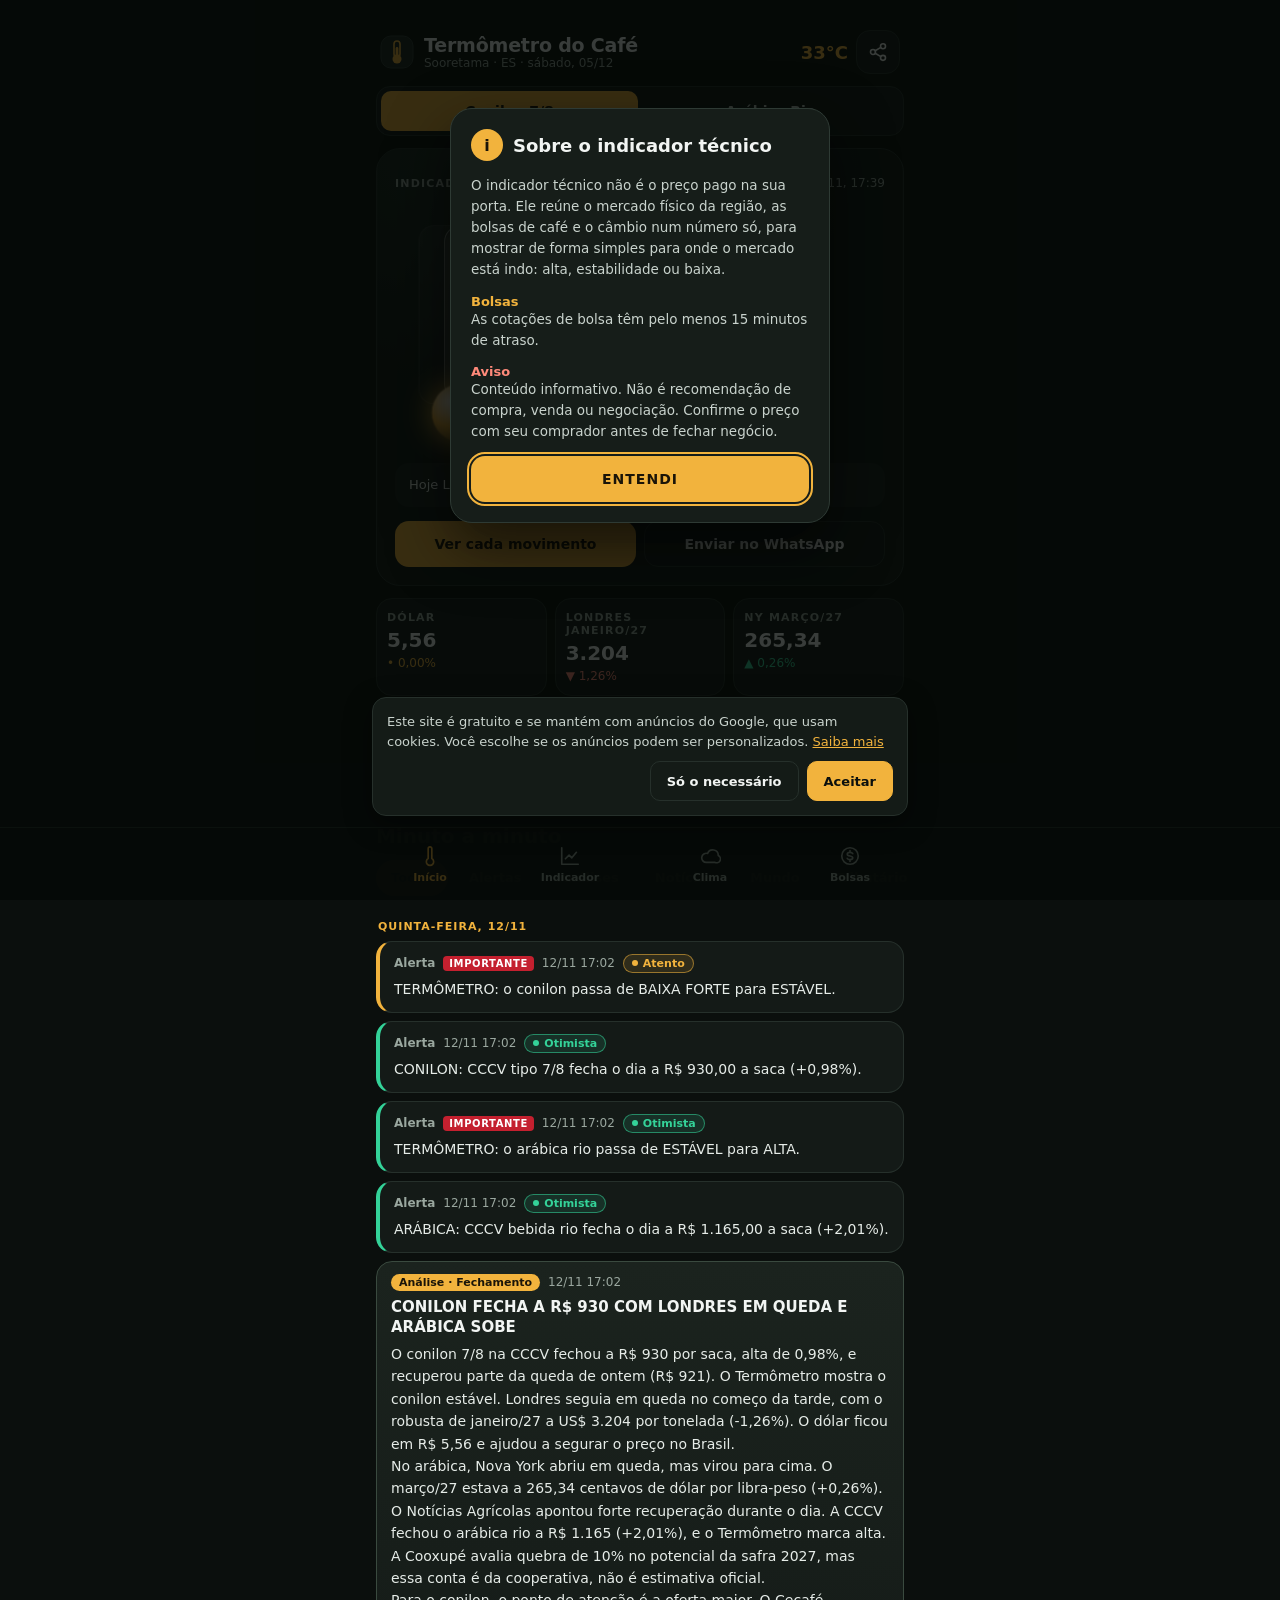
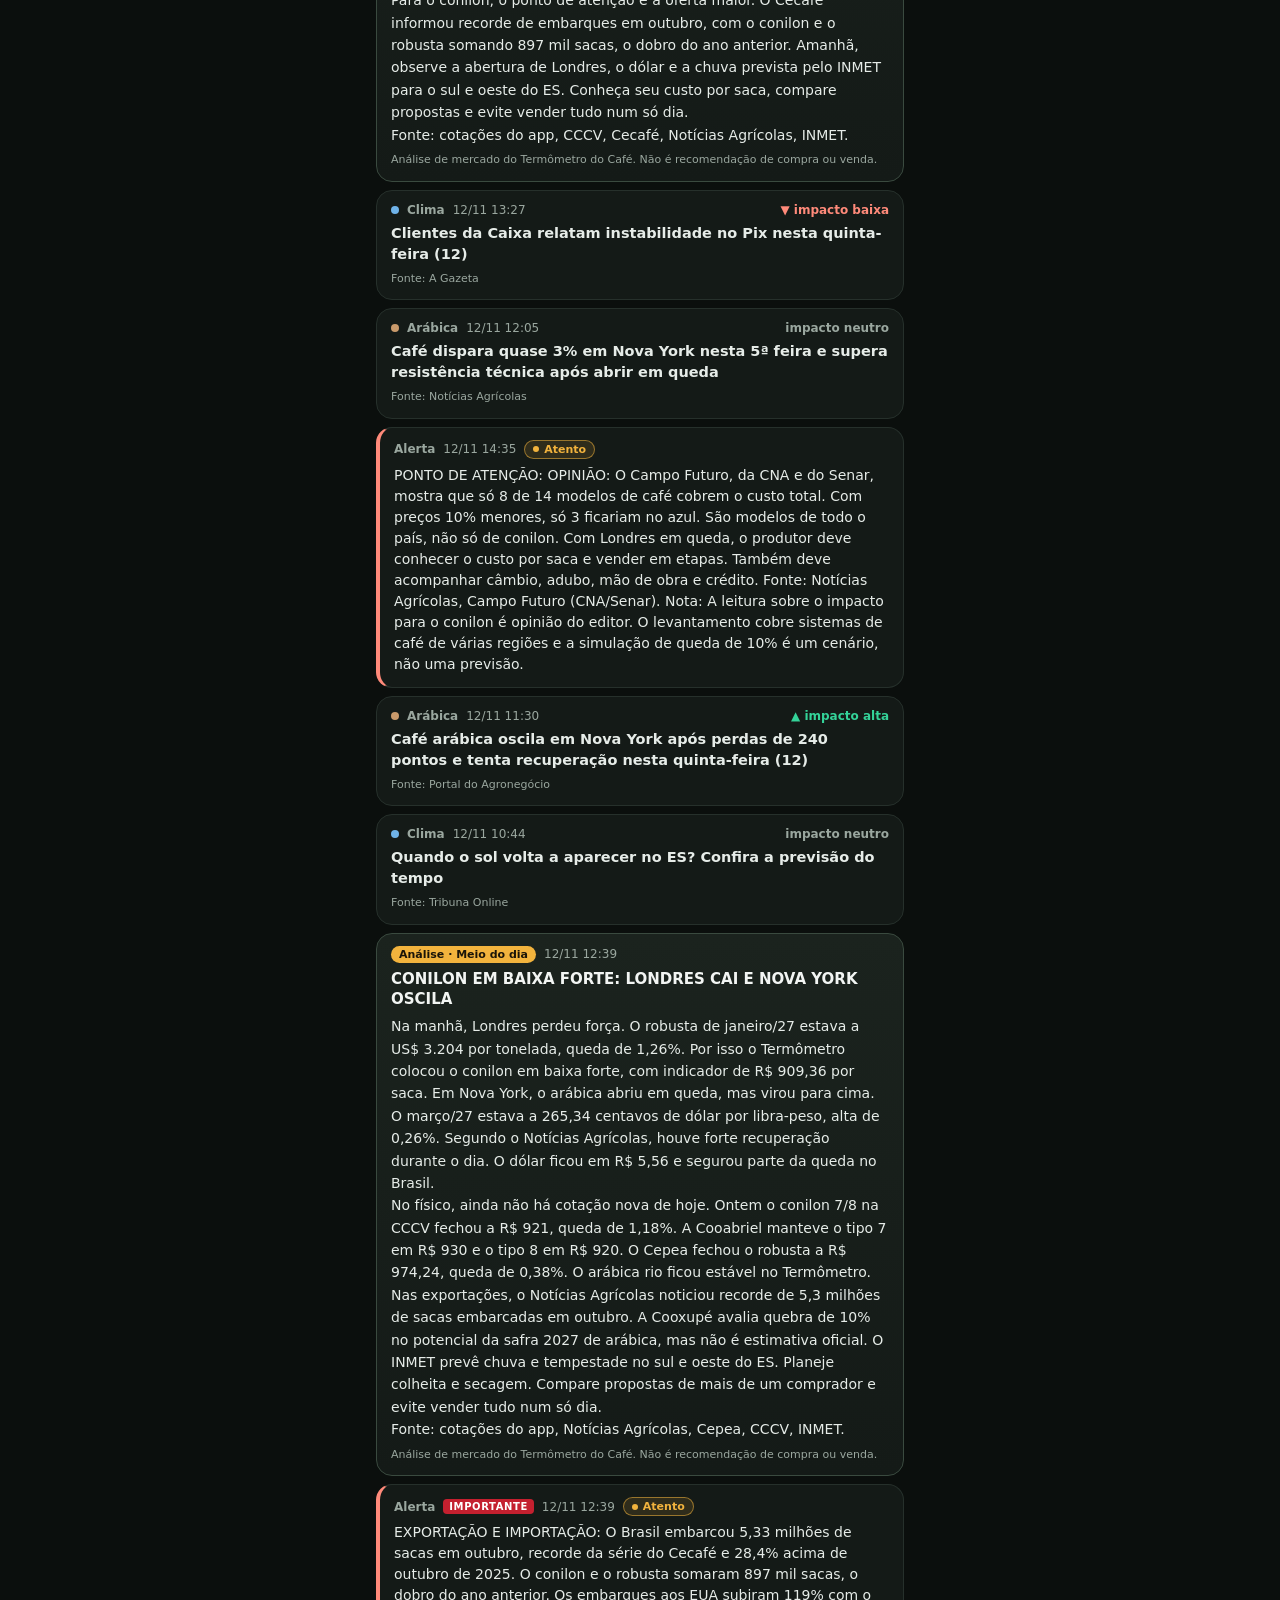
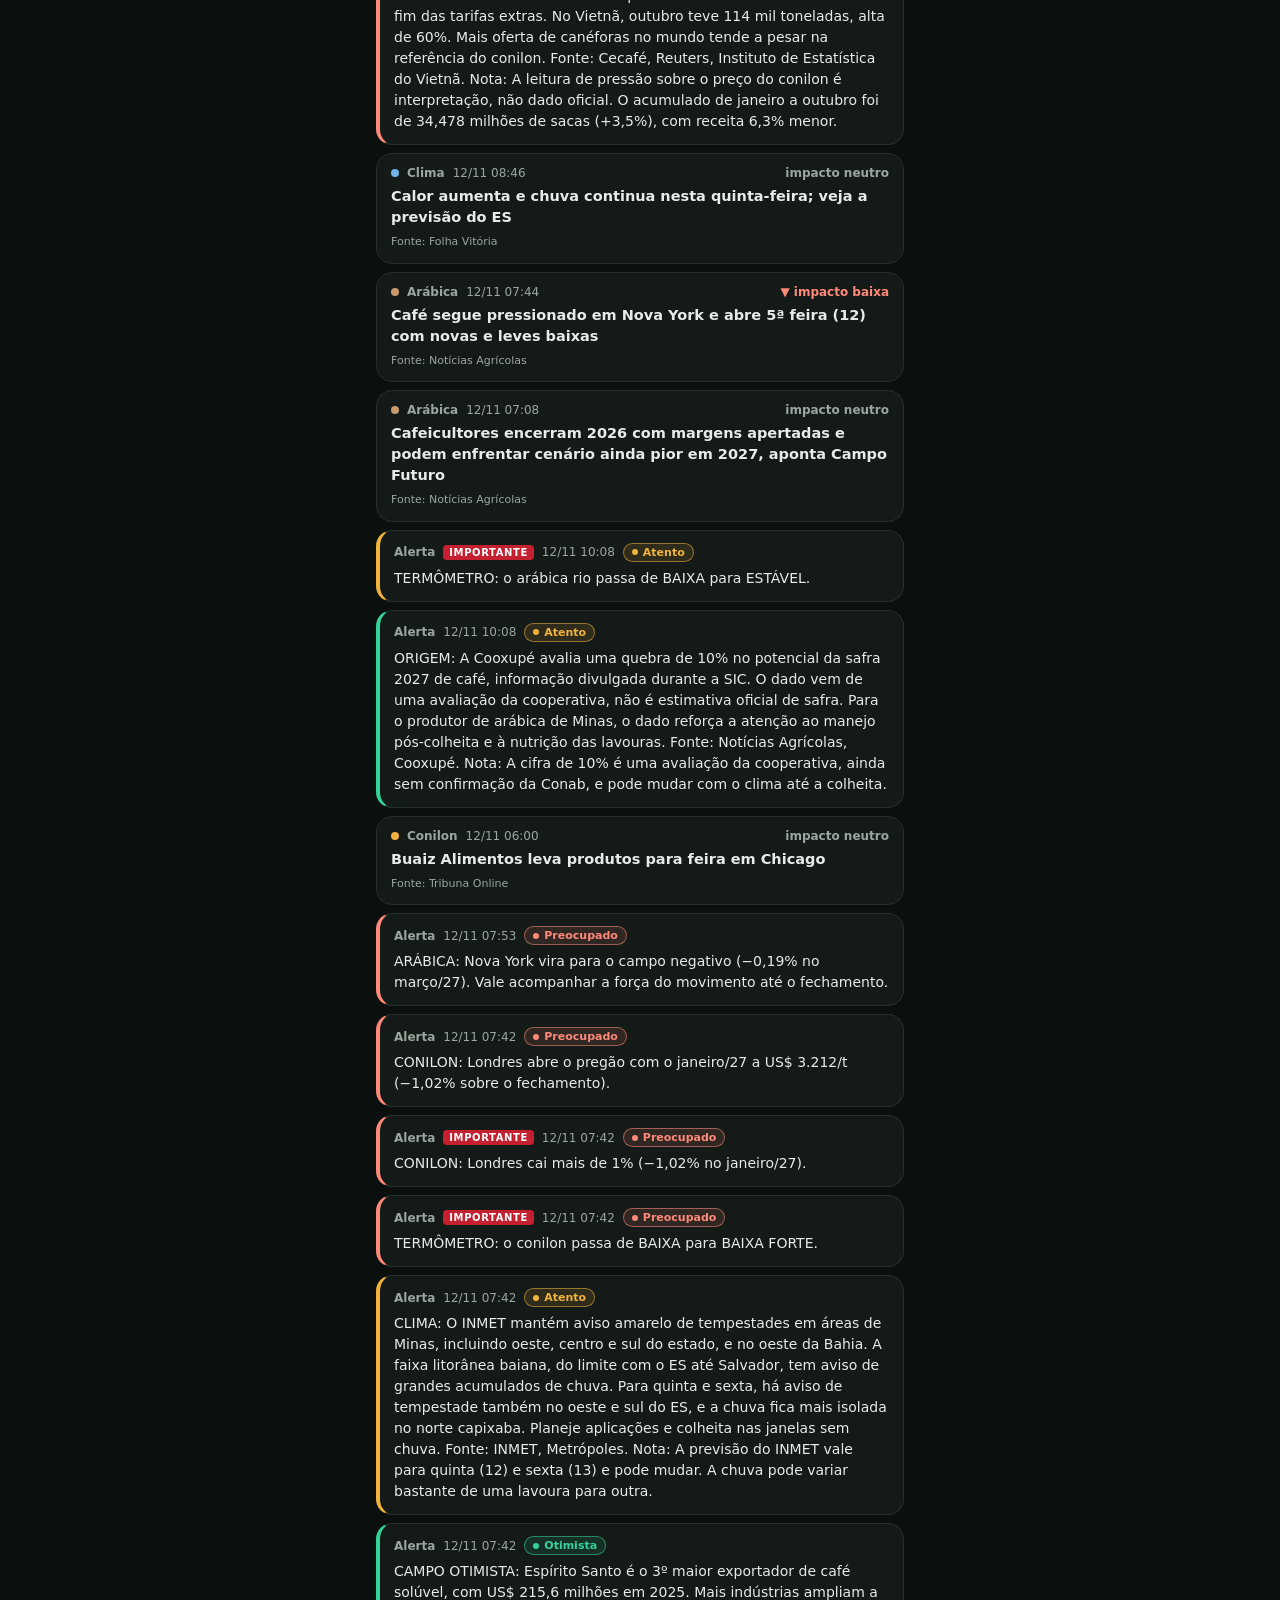
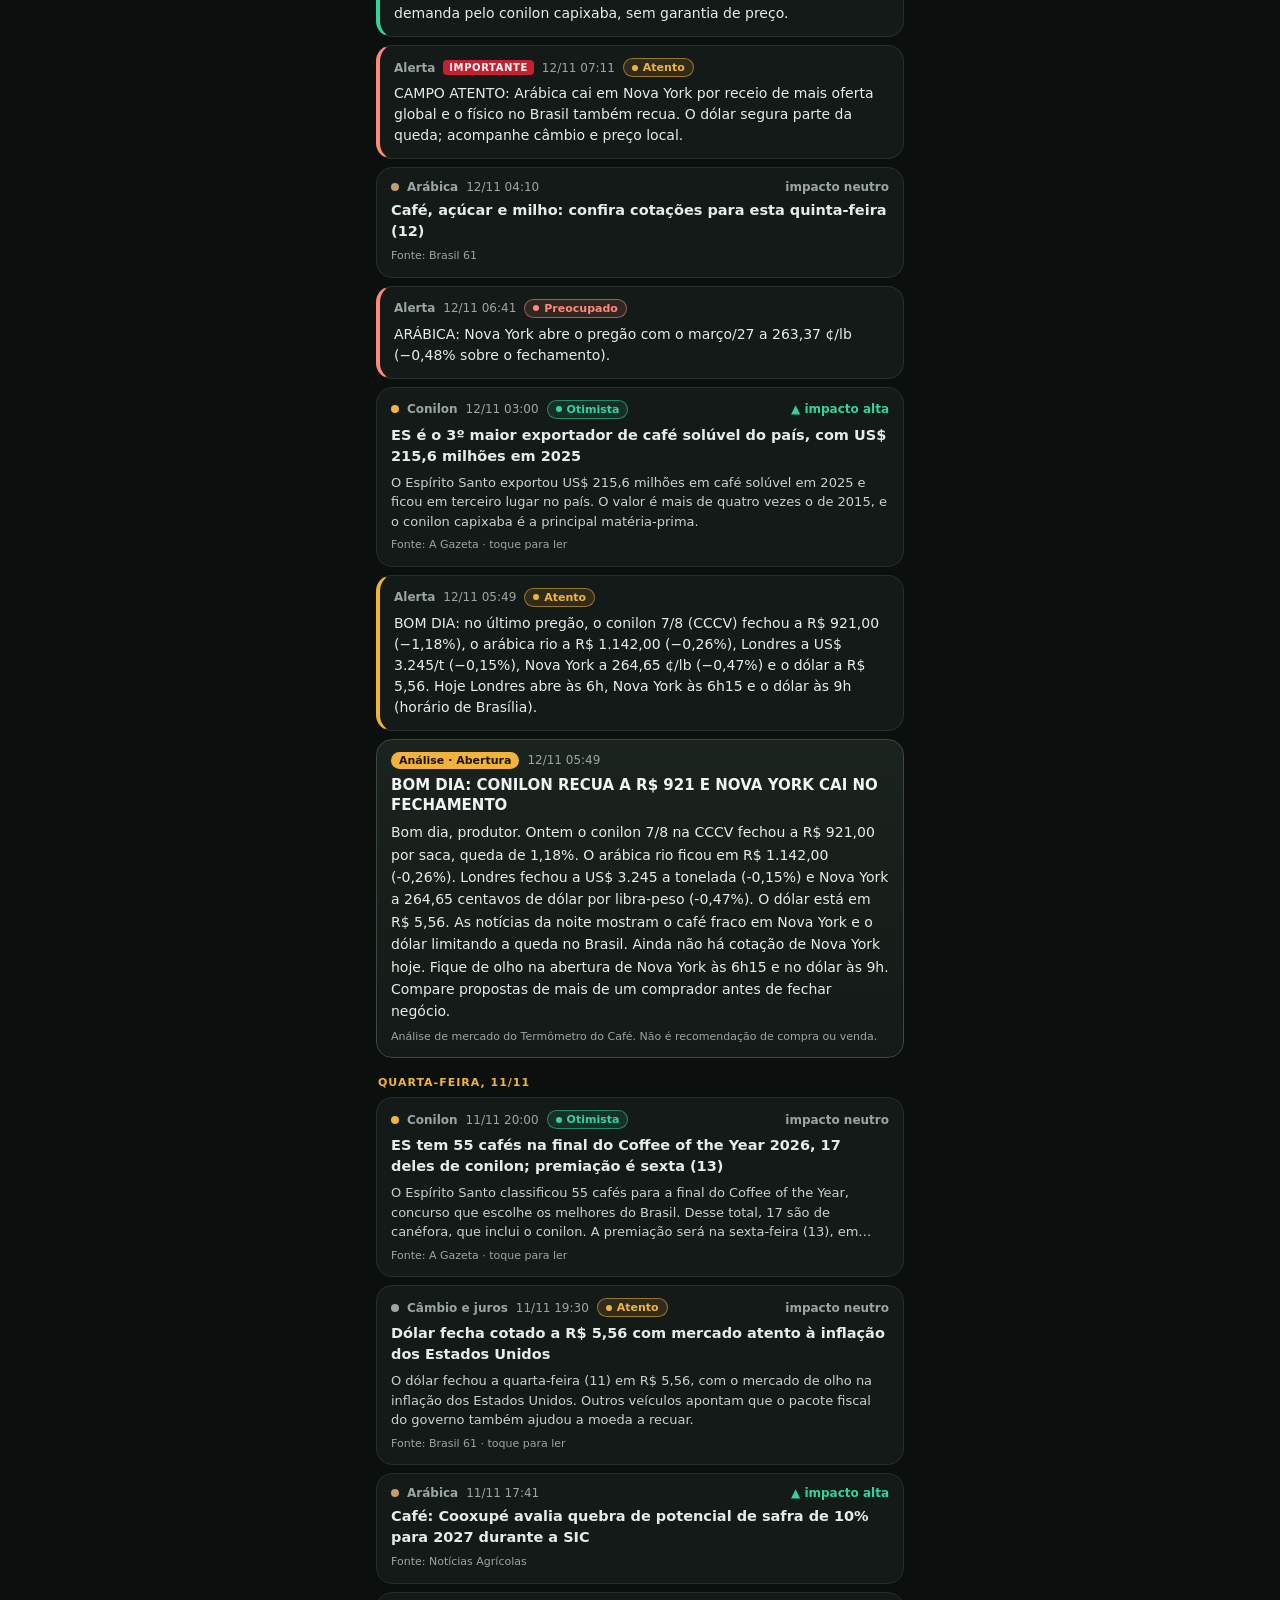
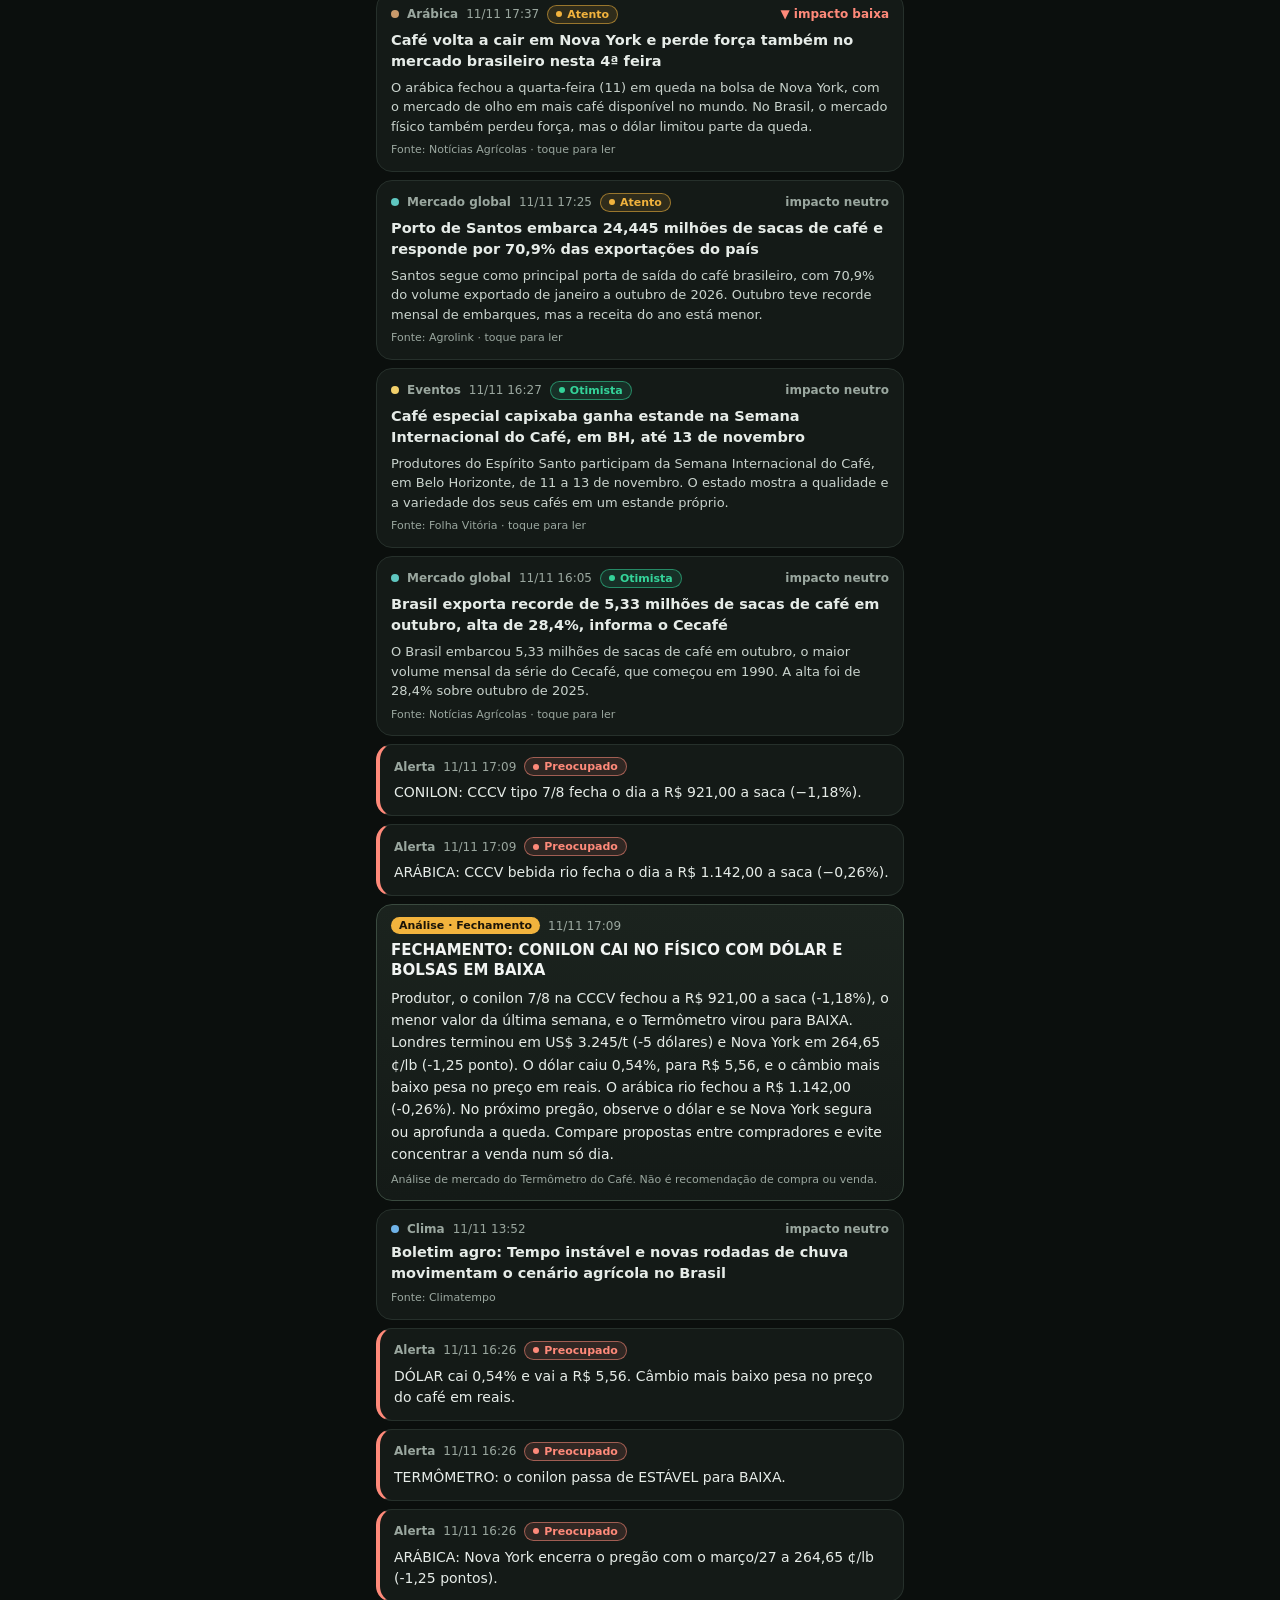
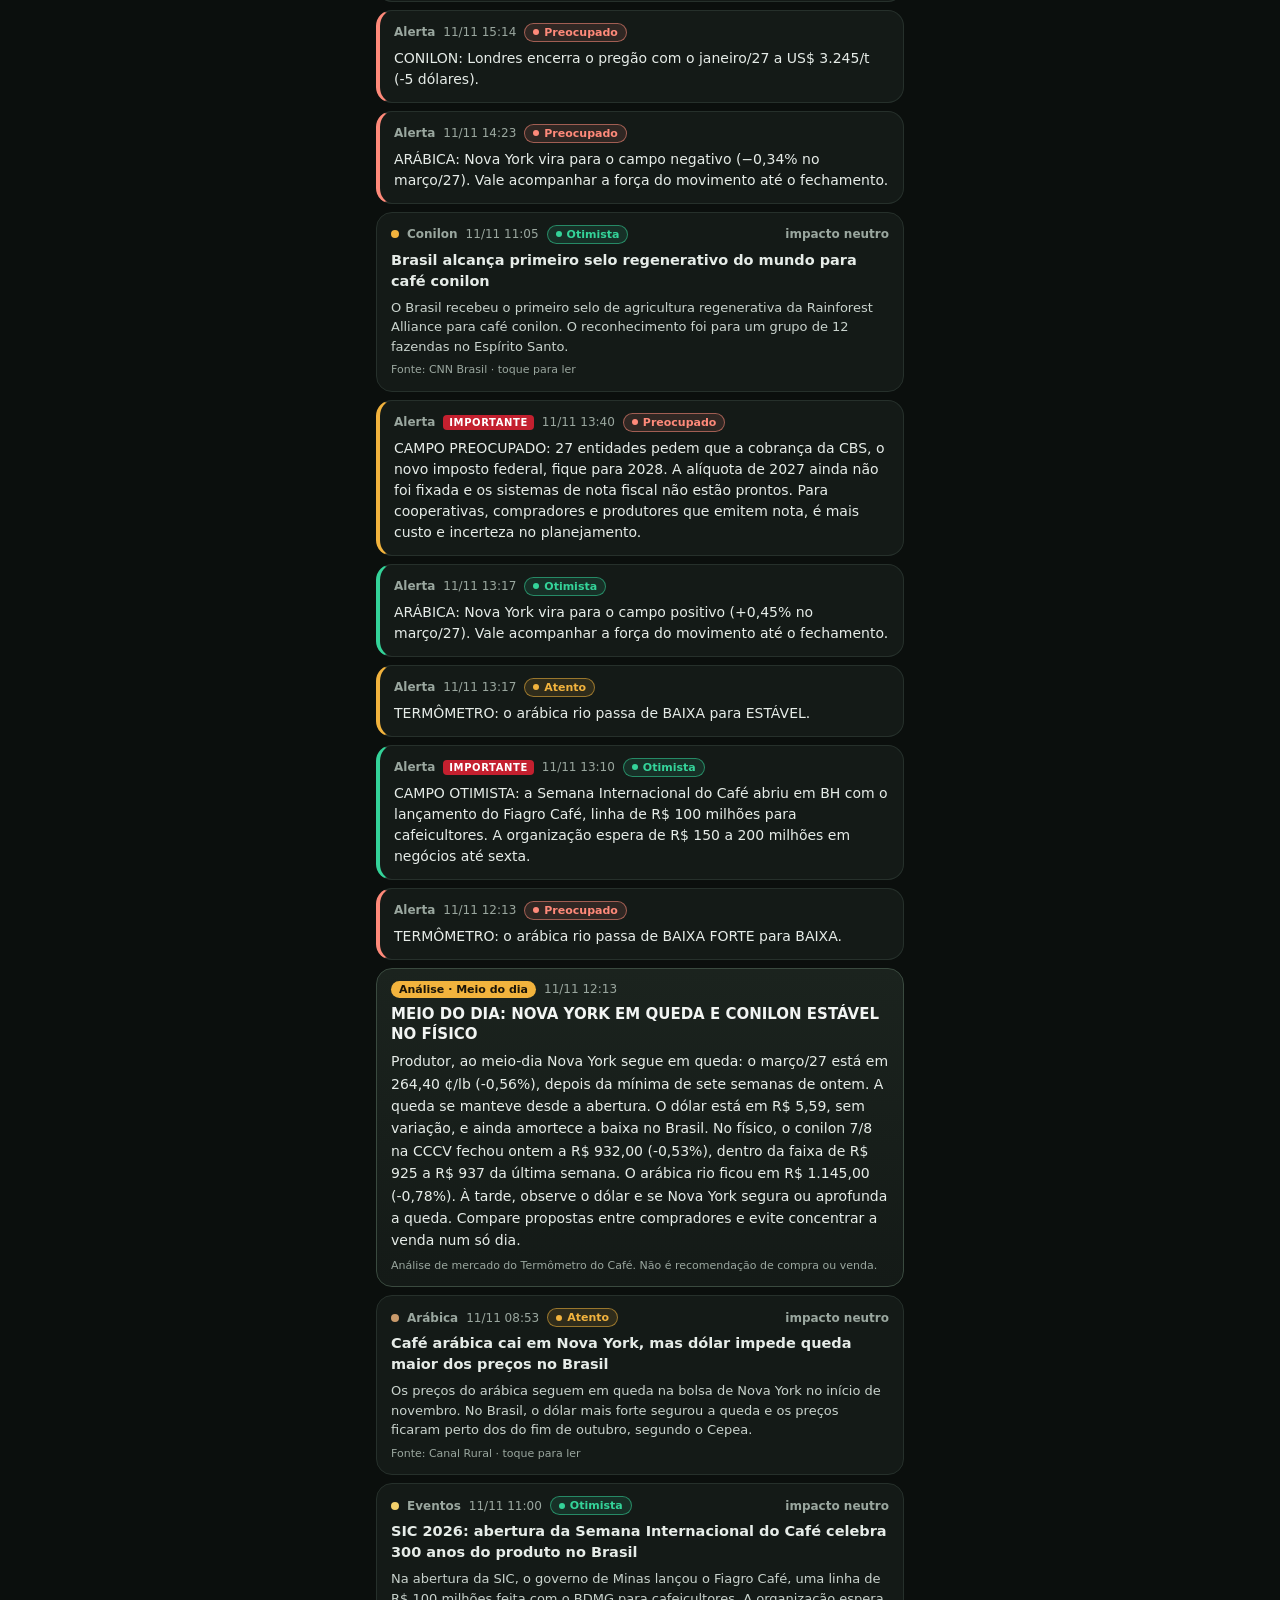
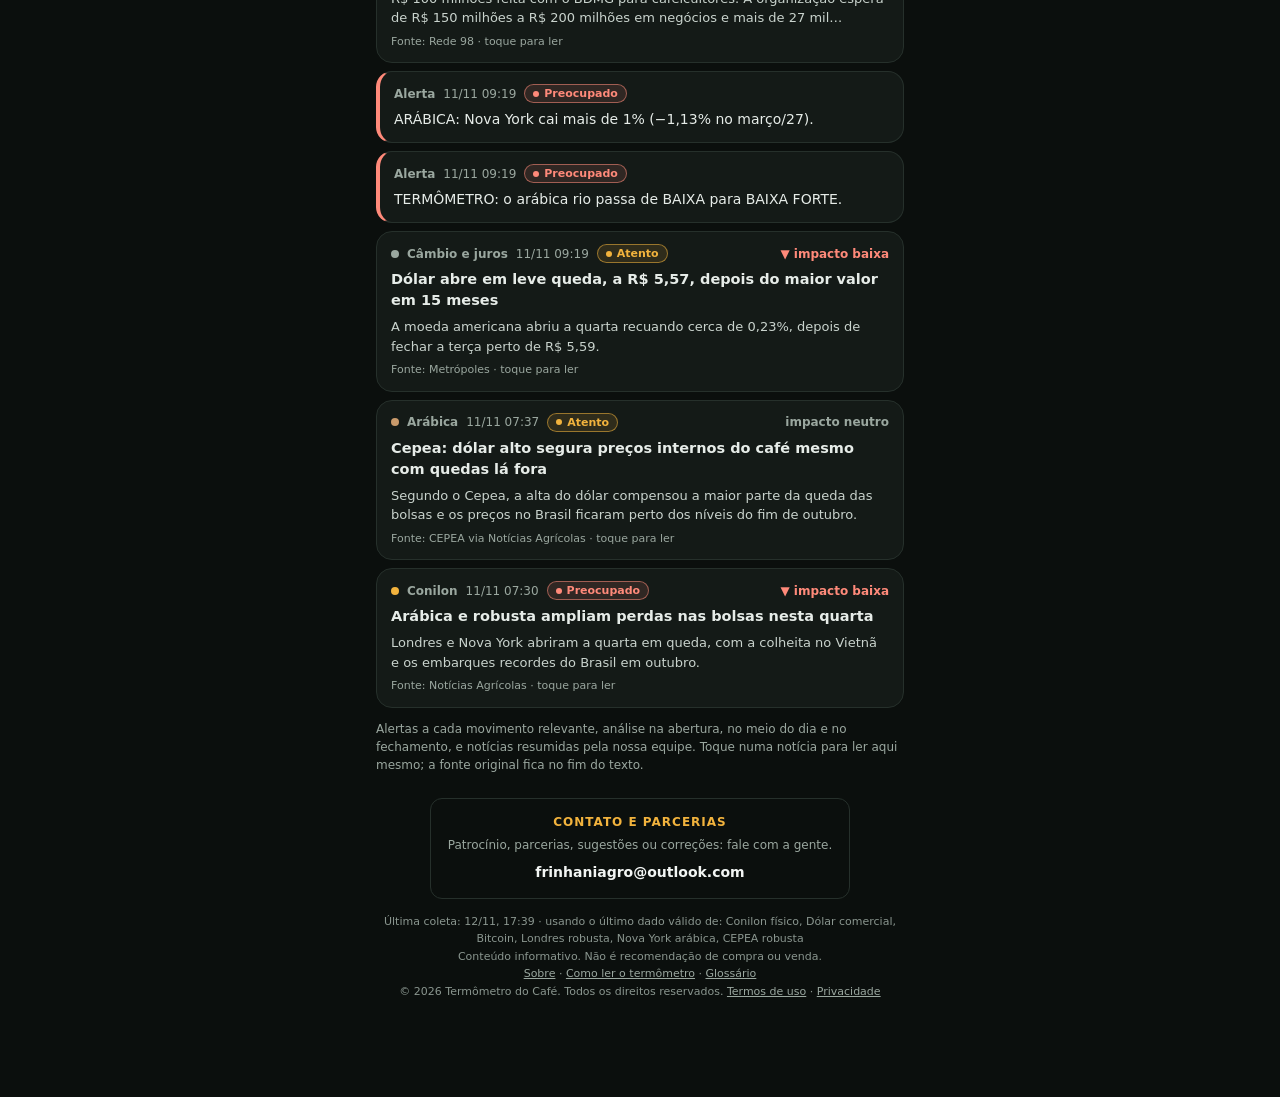
==== index.html @ 93f7b2b4 "site: 12/11 17:40" ====
<!doctype html>
<html lang="pt-BR">
<head>
<meta charset="utf-8">
<meta http-equiv="Content-Security-Policy" content="default-src 'self'; script-src 'self' https://pagead2.googlesyndication.com https://*.googlesyndication.com https://*.g.doubleclick.net https://*.doubleclick.net https://www.google.com https://*.google.com https://*.gstatic.com https://*.adtrafficquality.google https://www.googletagservices.com https://adservice.google.com; style-src 'self' 'unsafe-inline' https://fonts.googleapis.com; font-src https://fonts.gstatic.com; img-src 'self' data: https:; connect-src 'self' https://api.open-meteo.com https://pagead2.googlesyndication.com https://*.googlesyndication.com https://*.g.doubleclick.net https://*.doubleclick.net https://www.google.com https://*.google.com https://*.gstatic.com https://*.adtrafficquality.google https://www.googletagservices.com https://adservice.google.com; frame-src https://pagead2.googlesyndication.com https://*.googlesyndication.com https://*.g.doubleclick.net https://*.doubleclick.net https://www.google.com https://*.google.com https://*.gstatic.com https://*.adtrafficquality.google https://www.googletagservices.com https://adservice.google.com; worker-src 'self'; manifest-src 'self'; base-uri 'self'; form-action 'none'; object-src 'none'; upgrade-insecure-requests">
<meta name="referrer" content="strict-origin-when-cross-origin">
<meta name="viewport" content="width=device-width, initial-scale=1, viewport-fit=cover">
<title>Termômetro do Café</title>
<meta name="description" content="Indicador e tendência do café conilon e arábica, bolsas, dólar, clima, Delta T e notícias do mercado, atualizados o dia todo. Gratuito para o produtor.">
<meta name="theme-color" content="#0B0F0D">
<meta name="author" content="Termômetro do Café">
<meta name="google-adsense-account" content="ca-pub-7386019894279159">
<meta name="google-site-verification" content="BUwd5b5RZjxdLBNoTbpngDRU-lXgQBATVuubb0r7Jms">
<meta name="copyright" content="© 2026 Termômetro do Café. Todos os direitos reservados.">
<link rel="manifest" href="manifest.webmanifest">
<link rel="icon" href="icons/icon.svg" type="image/svg+xml">
<link rel="apple-touch-icon" href="icons/icon-192.png">
<meta property="og:title" content="Termômetro do Café">
<meta property="og:description" content="Para onde vai o preço do conilon hoje? Indicador, tendência, bolsas, clima e notícias.">
<meta property="og:image" content="icons/icon-512.png">
<link rel="preconnect" href="https://fonts.googleapis.com">
<link rel="preconnect" href="https://fonts.gstatic.com" crossorigin>
<link href="https://fonts.googleapis.com/css2?family=Space+Grotesk:wght@500;600;700&family=Inter:wght@400;500;600;700&display=swap" rel="stylesheet">
<link rel="stylesheet" href="styles.css">
</head>
<body>
<div class="app">
  <header class="top">
    <div class="brand">
      <svg width="34" height="34" viewBox="0 0 34 34" aria-hidden="true"><rect x="1" y="1" width="32" height="32" rx="10" fill="#1C2420" stroke="#2E3A34"/><rect x="14" y="6" width="6" height="16" rx="3" fill="none" stroke="#F2B33D" stroke-width="1.6"/><circle cx="17" cy="24" r="4.5" fill="#F2B33D"/><rect x="15.6" y="12" width="2.8" height="10" rx="1.4" fill="#F2B33D"/></svg>
      <div style="min-width:0">
        <div class="brand-name">Termômetro do Café</div>
        <div class="brand-sub" id="sub-local">Sooretama · ES</div>
      </div>
    </div>
    <div style="display:flex;align-items:center;gap:8px">
      <span class="top-temp" id="top-temp">--°C</span>
      <button class="icon-btn" id="btn-share-top" aria-label="Compartilhar no WhatsApp">
        <svg width="20" height="20" viewBox="0 0 24 24" fill="none" stroke="currentColor" stroke-width="1.9" stroke-linecap="round" stroke-linejoin="round" aria-hidden="true"><circle cx="18" cy="5" r="3"/><circle cx="6" cy="12" r="3"/><circle cx="18" cy="19" r="3"/><path d="M8.6 13.5l6.8 4M15.4 6.5l-6.8 4"/></svg>
      </button>
    </div>
  </header>
  <main id="v-inicio" data-view>
    <div class="seg" role="tablist" aria-label="Tipo de café">
      <button role="tab" data-cafe="conilon" aria-selected="true">Conilon 7/8</button>
      <button role="tab" data-cafe="arabica" aria-selected="false">Arábica Rio</button>
    </div>
    <section class="hero" aria-label="Termômetro do mercado">
      <div class="hero-top">
        <div style="display:flex;align-items:center;gap:8px">
          <span class="label" id="h-rotulo">Indicador Conilon 7/8</span>
          <button class="info-btn" data-open-info aria-label="Sobre o indicador técnico">i</button>
        </div>
        <span class="live" id="h-live"><i></i><span>carregando</span></span>
      </div>
      <div class="hero-body">
        <button class="thermo-btn" data-open-info aria-label="Termômetro do mercado. Toque para entender o indicador">
          <div class="thermo3d" id="thermo">
            <div class="th-back"></div>
            <div class="th-tube"><div class="th-merc" id="th-merc"></div></div>
            <div class="th-bulb"></div>
            <div class="th-shine"></div>
            <div class="th-scale">
              <span style="color:#34D399">— alta forte</span>
              <span style="color:#8FE3BE">— alta</span>
              <span style="color:#F2B33D">— estável</span>
              <span style="color:#FFB4A8">— baixa</span>
              <span style="color:#FF8A7A">— baixa forte</span>
            </div>
          </div>
        </button>
        <div class="hero-num">
          <span class="muted" style="font-size:13px">Indicador · R$/saca 60 kg</span>
          <span class="big" id="h-valor">—</span>
          <span class="chip" id="h-chip">—</span>
          <span class="kv">Variação no dia <b id="h-dia">—</b></span>
          <span class="kv">Leitura de <b id="h-at">—</b></span>
        </div>
      </div>
      <p class="why" id="h-motivo">Carregando os dados do mercado.</p>
      <div class="row2">
        <a class="btn" href="#indicador">Ver cada movimento</a>
        <button class="btn ghost" id="btn-share">Enviar no WhatsApp</button>
      </div>
    </section>
    <section class="tiles" aria-label="Bolsas e dólar">
      <div class="tile"><span class="label">Dólar</span><span class="v" id="t-dolar">—</span><span class="d" id="t-dolar-d"></span></div>
      <div class="tile"><span class="label" id="t-lon-l">Londres</span><span class="v" id="t-lon">—</span><span class="d" id="t-lon-d"></span></div>
      <div class="tile"><span class="label" id="t-ny-l">Nova York</span><span class="v" id="t-ny">—</span><span class="d" id="t-ny-d"></span></div>
    </section>
    <p class="note" style="margin:6px 4px 0" id="t-nota">Bolsas com 15 min de atraso.</p>
    <div class="ad" aria-label="Espaço publicitário">Espaço patrocinado</div>
    <section class="section stack" aria-labelledby="mm-t">
      <h2 class="h2" id="mm-t" style="font-size:20px">Minuto a minuto</h2>
      <div class="pills scroll" id="news-tabs">
        <button class="pill" data-cat="" aria-pressed="true">Todos</button>
        <button class="pill" data-cat="alerta" aria-pressed="false">Alertas</button>
        <button class="pill" data-cat="analise" aria-pressed="false">Análises</button>
        <button class="pill" data-cat="noticia" aria-pressed="false">Notícias</button>
        <button class="pill" data-cat="Mercado global" aria-pressed="false">Mundo</button>
        <button class="pill" data-cat="Tributário" aria-pressed="false">Tributário</button>
        <button class="pill" data-cat="Câmbio e juros" aria-pressed="false">Economia</button>
        <button class="pill" data-cat="Tecnologia" aria-pressed="false">Tecnologia</button>
        <button class="pill" data-cat="Eventos" aria-pressed="false">Eventos</button>
        <button class="pill" data-cat="Insumos" aria-pressed="false">Insumos</button>
        <button class="pill" data-cat="Clima" aria-pressed="false">Clima</button>
      </div>
      <ul class="news" id="news"></ul>
      <p class="note">Alertas a cada movimento relevante, análise na abertura, no meio do dia e no fechamento, e notícias resumidas pela nossa equipe. Toque numa notícia para ler aqui mesmo; a fonte original fica no fim do texto.</p>
    </section>
  </main>
  <main id="v-noticia" data-view hidden>
    <a class="voltar" href="#inicio" id="n-voltar">← Voltar ao minuto a minuto</a>
    <article class="leitor" id="n-art"></article>
  </main>
  <main id="v-indicador" data-view hidden>
    <h1 class="h2" style="font-size:21px;margin:4px 4px 12px">Indicador e tendência</h1>
    <div class="seg" role="tablist" aria-label="Tipo de café">
      <button role="tab" data-cafe="conilon" aria-selected="true">Conilon 7/8</button>
      <button role="tab" data-cafe="arabica" aria-selected="false">Arábica Rio</button>
    </div>
    <section class="card section">
      <div style="display:flex;align-items:flex-end;justify-content:space-between;gap:8px">
        <div style="display:flex;flex-direction:column;gap:2px">
          <span class="muted" style="font-size:12px" id="i-nome">—</span>
          <span class="big" style="font-size:40px" id="i-valor">—</span>
        </div>
        <span class="chip" id="i-chip">—</span>
      </div>
      <svg class="chart" id="i-chart" viewBox="0 0 340 170" role="img" aria-label="Gráfico dos movimentos do físico e do indicador"></svg>
      <div class="leitura-ind" id="i-leitura">Toque num ponto do gráfico ou num movimento da lista para ver o detalhe.</div>
      <div class="legend" style="grid-template-columns:repeat(2,minmax(0,1fr))">
        <span><i style="background:#34D399;border-radius:50%"></i>subiu</span>
        <span><i style="background:#FF8A7A;border-radius:50%"></i>caiu</span>
      </div>
    </section>
    <section class="section stack" style="gap:8px">
      <h2 class="h2" style="font-size:17px;margin:0 4px">Cada movimento registrado</h2>
      <div class="stack" style="gap:8px" id="i-movs"></div>
    </section>
    <section class="card section" style="background:#10160F;border-color:#2E3A34">
      <h2 class="h2" style="font-size:16px;color:var(--accent)">Como ler o termômetro</h2>
      <div class="stack" style="gap:8px;font-size:13px">
        <span><b style="color:#34D399">Alta forte</b> · mercado aquecido, compradores puxando o preço.</span>
        <span><b style="color:#8FE3BE">Alta</b> · viés de subida.</span>
        <span><b style="color:#F2B33D">Estável</b> · sem direção clara.</span>
        <span><b style="color:#FFB4A8">Baixa</b> · viés de queda.</span>
        <span><b style="color:#FF8A7A">Baixa forte</b> · mercado pressionado.</span>
      </div>
      <p class="note">O indicador técnico combina o mercado físico da região, as bolsas de café e o câmbio. Não é o preço pago na prática: mostra a direção do mercado. Cada mudança fica registrada acima.</p>
    </section>
  </main>
  <main id="v-clima" data-view hidden>
    <div style="display:flex;align-items:center;justify-content:space-between;gap:8px;margin:4px 4px 12px">
      <h1 class="h2" style="font-size:21px">Clima da lavoura</h1>
      <label class="sr" for="cidade" style="position:absolute;left:-9999px">Cidade</label>
      <select id="cidade"></select>
    </div>
    <div class="seg seg3" role="tablist" aria-label="Clima" id="clima-tabs">
      <button role="tab" data-ctab="previsao" aria-selected="true">Previsão</button>
      <button role="tab" data-ctab="pulverizacao" aria-selected="false">Pulverização</button>
      <button role="tab" data-ctab="mapa" aria-selected="false">Mapa</button>
    </div>
    <div data-cpanel="previsao">
      <section class="wx section">
        <svg width="64" height="64" viewBox="0 0 64 64" aria-hidden="true"><circle cx="26" cy="26" r="14" fill="#F2B33D"/><rect x="22" y="34" width="36" height="18" rx="9" fill="#C9D3CD"/></svg>
        <div style="display:flex;flex-direction:column;gap:4px">
          <span class="t" id="w-temp">--°C</span>
          <span style="font-size:13px;color:var(--fg-2)" id="w-desc">—</span>
          <span class="note" id="w-extra">—</span>
        </div>
      </section>
      <section class="section stack" aria-labelledby="prev-t">
        <h2 class="h2" id="prev-t">Próximos dias</h2>
        <div class="dias-h" id="dias"></div>
        <div class="card" style="gap:10px">
          <div class="hd-top"><b id="hd-tit">Hoje</b><span class="note" id="hd-res"></span></div>
          <div class="hd-wrap"><table class="tbl hd"><thead><tr><th>Hora</th><th class="r">Temp.</th><th class="r">Chuva</th><th class="r">Umid.</th><th class="r">Orvalho</th><th class="r">Vento</th></tr></thead><tbody id="hd-body"></tbody></table></div>
        </div>
        <p class="note" id="dia-detalhe"></p>
      </section>
      <section class="row2 section">
        <div class="tile"><span class="label">Chuva no mês</span><span class="v" style="color:var(--rain)" id="w-mes">—</span><span class="d faint">estimativa por modelo</span></div>
        <div class="tile"><span class="label">Chuva 7 dias</span><span class="v" style="color:var(--rain)" id="w-7d">—</span><span class="d faint">previsão</span></div>
      </section>
    </div>
    <div data-cpanel="pulverizacao" hidden>
      <section class="card section" aria-labelledby="dt-t">
        <div style="display:flex;align-items:baseline;justify-content:space-between;gap:8px">
          <h2 class="h2" id="dt-t">Delta T · pulverização</h2>
          <span class="note" style="font-size:11px">bulbo seco − bulbo úmido</span>
        </div>
        <div class="dt-now" id="dt-now">
          <div style="display:flex;flex-direction:column;gap:2px">
            <span class="label">Delta T</span>
            <span class="v" id="dt-v">—</span>
          </div>
          <div style="display:flex;flex-direction:column;gap:4px;min-width:0">
            <span class="z" id="dt-z">—</span>
            <span style="font-size:12px;line-height:1.45;color:var(--fg-2)" id="dt-txt">—</span>
          </div>
        </div>
        <div class="rng stack" style="gap:4px">
          <label for="dt-temp"><span>Temperatura</span><span style="color:var(--hot)" id="dt-temp-l">—</span></label>
          <input id="dt-temp" type="range" min="0" max="40" step="1" value="28">
          <label for="dt-ur"><span>Umidade relativa</span><span style="color:var(--rain)" id="dt-ur-l">—</span></label>
          <input id="dt-ur" type="range" min="10" max="100" step="1" value="64">
        </div>
        <canvas class="dt-canvas" id="dt-canvas" width="680" height="480" role="img" aria-label="Tabela Delta T com a condição marcada"></canvas>
        <div class="legend">
          <span><i style="background:var(--dt-ok)"></i>2 a 8: ideal</span>
          <span><i style="background:var(--dt-mar)"></i>marginal</span>
          <span><i style="background:var(--dt-grossa)"></i>10 a 12: só gotas grossas</span>
          <span><i style="background:var(--dt-bad)"></i>não recomendado</span>
        </div>
        <div class="stack" style="gap:8px">
          <span style="font-size:13px;font-weight:600">Delta T previsto hoje</span>
          <div class="hours" id="dt-hours"></div>
          <span class="note" style="font-size:11px" id="dt-hours-note">Toque num horário para ver a condição prevista.</span>
        </div>
      </section>
      <section class="card section calda" aria-labelledby="calda-t">
        <h2 class="h2" id="calda-t">Ordem da calda</h2>
        <p class="note" style="color:var(--fg-2)">Sempre com o agitador ligado. Abasteça 1/3 do tanque e coloque o adjuvante; com 2/3, adicione os defensivos.</p>
        <ol>
          <li>Água até metade do tanque</li><li>Adjuvante</li><li>Pó molhável (PM)</li><li>Grânulos dispersíveis em água (WG/GRDA)</li>
          <li>Dry flowable (DF)</li><li>Suspensão concentrada (SC)</li><li>Emulsão em água (EW)</li><li>Concentrado solúvel ou emulsionável (CS/CE)</li>
          <li>Solução não aquosa concentrada (SANC)</li><li>Solução aquosa concentrada (SAC)</li><li>Fertilizantes foliares</li>
        </ol>
        <p class="note" style="font-size:11px">SC + PM + CE: faça pré-mistura separada antes.</p>
      </section>
    </div>
    <div data-cpanel="mapa" hidden>
      <section class="card section" aria-labelledby="mapa-t">
        <div style="display:flex;align-items:center;justify-content:space-between;gap:8px">
          <h2 class="h2" id="mapa-t">Mapa do tempo</h2>
          <span class="note" style="font-size:11px" id="mapa-local">—</span>
        </div>
        <div class="pills" id="mapa-camadas" role="group" aria-label="Camada do mapa">
          <button class="pill" data-camada="rain" aria-pressed="true">Chuva hoje</button>
          <button class="pill" data-camada="rain7" aria-pressed="false">Chuva 7 dias</button>
          <button class="pill" data-camada="temp" aria-pressed="false">Temperatura</button>
          <button class="pill" data-camada="wind" aria-pressed="false">Vento</button>
          <button class="pill" data-camada="rh" aria-pressed="false">Umidade</button>
        </div>
        <canvas class="mapa-cv" id="mapa-cv" width="680" height="900" role="img" aria-label="Mapa do norte do Espírito Santo com a camada escolhida"></canvas>
        <div class="mapa-leg"><span id="mapa-min">0</span><i id="mapa-grad"></i><span id="mapa-max">0</span></div>
        <p class="note" id="mapa-ponto">Toque no mapa para ver o valor naquele ponto.</p>
        <a class="btn ghost" id="mapa-link" href="https://www.windy.com/" target="_blank" rel="noopener noreferrer nofollow">Ver radar e satélite ao vivo no Windy</a>
        <p class="note" style="font-size:11px" id="mapa-nota">Mapa próprio, desenhado com a previsão do Open-Meteo para o norte do Espírito Santo. Litoral esquemático.</p>
      </section>
    </div>
    <p class="note" style="margin:8px 4px 0" id="w-fonte">Previsão: Open-Meteo.</p>
  </main>
  <main id="v-bolsas" data-view hidden>
    <h1 class="h2" style="font-size:21px;margin:4px 4px 4px">Bolsas e câmbio</h1>
    <p class="note" style="margin:0 4px 12px" id="b-upd">—</p>
    <p class="note" style="margin:0 4px 8px">Toque num item para ver o gráfico.</p>
    <section class="card">
      <div class="tbl-wrap">
        <table class="tbl">
          <thead><tr><th>Item</th><th class="r">Valor</th><th class="r">Var.</th></tr></thead>
          <tbody id="b-body"></tbody>
        </table>
      </div>
    </section>
    <section class="card section" style="background:#10160F;border-color:#2E3A34">
      <span class="label" style="color:var(--accent)">Como convertemos</span>
      <p class="note" style="color:var(--fg-2)">Londres (robusta): US$/t × 0,06 × dólar = R$/saca bruto, antes de impostos, frete e prêmio regional.</p>
      <p class="note" style="color:var(--fg-2)">Nova York (arábica): ¢/lb ÷ 100 × 132,276 × dólar.</p>
    </section>
    <div class="ad" aria-label="Espaço publicitário">Espaço patrocinado · revenda ou cooperativa</div>
  </main>
  <footer class="foot">
    <section class="contato" aria-label="Contato e parcerias">
      <b>Contato e parcerias</b>
      <p>Patrocínio, parcerias, sugestões ou correções: fale com a gente.</p>
      <a href="&#109;&#97;&#105;&#108;&#116;&#111;&#58;&#102;&#114;&#105;&#110;&#104;&#97;&#110;&#105;&#97;&#103;&#114;&#111;&#64;&#111;&#117;&#116;&#108;&#111;&#111;&#107;&#46;&#99;&#111;&#109;?subject=Term%C3%B4metro%20do%20Caf%C3%A9">&#102;&#114;&#105;&#110;&#104;&#97;&#110;&#105;&#97;&#103;&#114;&#111;&#64;&#111;&#117;&#116;&#108;&#111;&#111;&#107;&#46;&#99;&#111;&#109;</a>
    </section>
    <span id="f-status">—</span><br>
    Conteúdo informativo. Não é recomendação de compra ou venda.<br>
    <a href="sobre.html">Sobre</a> · <a href="como-ler.html">Como ler o termômetro</a> · <a href="glossario.html">Glossário</a><br>
    © 2026 Termômetro do Café. Todos os direitos reservados. <a href="termos.html">Termos de uso</a> · <a href="privacidade.html">Privacidade</a>
  </footer>
</div>
<nav class="nav" aria-label="Navegação principal">
  <div class="nav-in">
    <a href="#inicio" data-nav="inicio"><svg width="22" height="22" viewBox="0 0 24 24" fill="none" stroke="currentColor" stroke-width="1.8" stroke-linecap="round" stroke-linejoin="round" aria-hidden="true"><path d="M14 14.8V4a2 2 0 0 0-4 0v10.8a4 4 0 1 0 4 0z"/></svg>Início</a>
    <a href="#indicador" data-nav="indicador"><svg width="22" height="22" viewBox="0 0 24 24" fill="none" stroke="currentColor" stroke-width="1.8" stroke-linecap="round" stroke-linejoin="round" aria-hidden="true"><path d="M3 3v18h18"/><path d="M7 15l4-4 3 3 5-6"/></svg>Indicador</a>
    <a href="#clima" data-nav="clima"><svg width="22" height="22" viewBox="0 0 24 24" fill="none" stroke="currentColor" stroke-width="1.8" stroke-linecap="round" stroke-linejoin="round" aria-hidden="true"><path d="M17.5 19H8a5 5 0 1 1 1.4-9.8A6 6 0 0 1 21 11.5 3.8 3.8 0 0 1 17.5 19z"/></svg>Clima</a>
    <a href="#bolsas" data-nav="bolsas"><svg width="22" height="22" viewBox="0 0 24 24" fill="none" stroke="currentColor" stroke-width="1.8" stroke-linecap="round" stroke-linejoin="round" aria-hidden="true"><circle cx="12" cy="12" r="9"/><path d="M15 9.5c-.5-1-1.6-1.5-3-1.5-1.7 0-3 .9-3 2s1.3 1.7 3 2 3 .9 3 2-1.3 2-3 2c-1.4 0-2.5-.5-3-1.5M12 6v2M12 16v2"/></svg>Bolsas</a>
  </div>
</nav>
<div class="modal" id="modal" hidden>
  <div class="modal-box" role="dialog" aria-modal="true" aria-labelledby="m-t">
    <div style="display:flex;align-items:center;gap:10px">
      <span style="width:32px;height:32px;border-radius:50%;background:var(--accent);color:var(--accent-ink);display:flex;align-items:center;justify-content:center;font-family:var(--font-num);font-weight:700">i</span>
      <h2 id="m-t">Sobre o indicador técnico</h2>
    </div>
    <p>O indicador técnico não é o preço pago na sua porta. Ele reúne o mercado físico da região, as bolsas de café e o câmbio num número só, para mostrar de forma simples para onde o mercado está indo: alta, estabilidade ou baixa.</p>
    <div><div class="k" style="color:var(--accent)">Bolsas</div><p>As cotações de bolsa têm pelo menos 15 minutos de atraso.</p></div>
    <div><div class="k" style="color:var(--down)">Aviso</div><p>Conteúdo informativo. Não é recomendação de compra, venda ou negociação. Confirme o preço com seu comprador antes de fechar negócio.</p></div>
    <button class="btn" id="m-ok" style="letter-spacing:1px">ENTENDI</button>
  </div>
</div>
<script src="app.js"></script>
<script src="anuncios.js"></script>
</body>
</html>
---- styles.css ----
/*! © 2026 Termômetro do Café. Todos os direitos reservados. Cópia, reprodução ou uso deste código e dos dados sem autorização são proibidos (Leis 9.609/98 e 9.610/98). */:root{--bg:#0B0F0D;--panel:#141A17;--panel-2:#1C2420;--line:#26302B;--fg:#F2F5F3;--fg-2:#C9D3CD;--muted:#9AA79F;--faint:#8A968F;--accent:#F2B33D;--accent-ink:#1A1408;--up:#34D399;--down:#FF8A7A;--flat:#F2B33D;--rain:#6FB3E8;--hot:#FFB48A;--dt-ok:#3FA34D;--dt-mar:#E8C33A;--dt-grossa:#E8913A;--dt-bad:#C9472F;--font-num:"Space Grotesk",ui-sans-serif,system-ui,sans-serif;--font-body:"Inter",ui-sans-serif,system-ui,-apple-system,"Segoe UI",sans-serif;--r-lg:24px;--r-md:16px;--r-sm:12px;color-scheme:dark}*{box-sizing:border-box}html,body{margin:0;background:var(--bg);color:var(--fg);font-family:var(--font-body);-webkit-text-size-adjust:100%}body{min-height:100vh}a{color:var(--accent)}button{font:inherit;color:inherit}:focus-visible{outline:2px solid var(--accent);outline-offset:2px}.num{font-family:var(--font-num);font-variant-numeric:tabular-nums}.up{color:var(--up)}.down{color:var(--down)}.flat{color:var(--flat)}.muted{color:var(--muted)}.faint{color:var(--faint)}.app{max-width:560px;margin:0 auto;padding:env(safe-area-inset-top,0px) max(16px,env(safe-area-inset-right,0px)) calc(96px + env(safe-area-inset-bottom,0px)) max(16px,env(safe-area-inset-left,0px))}.top{display:flex;align-items:center;justify-content:space-between;gap:12px;padding:18px 4px 12px}.brand{display:flex;align-items:center;gap:10px;min-width:0}.brand-name{font-family:var(--font-num);font-weight:700;font-size:19px;letter-spacing:-0.2px}.brand-sub{font-size:12px;color:var(--muted);white-space:nowrap;overflow:hidden;text-overflow:ellipsis}.top-temp{font-family:var(--font-num);font-weight:600;font-size:18px;color:var(--accent);white-space:nowrap}.icon-btn{width:44px;height:44px;border-radius:14px;border:1px solid var(--line);background:var(--panel);display:inline-flex;align-items:center;justify-content:center;cursor:pointer;flex-shrink:0}.card{background:var(--panel);border:1px solid var(--line);border-radius:var(--r-lg);padding:16px;display:flex;flex-direction:column;gap:12px}.stack{display:flex;flex-direction:column;gap:12px}.section{margin-top:16px}.h2{margin:0;font-family:var(--font-num);font-weight:700;font-size:18px}.label{font-size:11px;font-weight:600;letter-spacing:1.2px;color:var(--muted);text-transform:uppercase}.note{margin:0;font-size:12px;line-height:1.5;color:var(--muted)}.seg{padding:4px;border-radius:14px;background:var(--panel);border:1px solid var(--line);display:grid;grid-template-columns:repeat(2,minmax(0,1fr));gap:4px}.seg button{min-height:40px;border:0;border-radius:10px;background:transparent;color:var(--fg-2);font-weight:600;font-size:14px;cursor:pointer}.seg button[aria-selected="true"]{background:var(--accent);color:var(--accent-ink)}.pills{display:flex;flex-wrap:wrap;gap:6px}.pill{min-height:36px;padding:0 14px;border-radius:999px;border:1px solid var(--line);background:var(--panel);color:var(--fg-2);font-size:13px;font-weight:600;cursor:pointer}.pill[aria-pressed="true"]{background:var(--accent);border-color:var(--accent);color:var(--accent-ink)}.hero{margin-top:12px;padding:18px;border-radius:var(--r-lg);background:radial-gradient(120% 90% at 20% 0%,#1E2B24 0%,#121815 60%);border:1px solid var(--line);display:flex;flex-direction:column;gap:14px}.hero-top{display:flex;align-items:center;justify-content:space-between;gap:8px}.info-btn{width:32px;height:32px;border-radius:50%;border:1px solid var(--accent);background:rgba(242,179,61,.12);color:var(--accent);font-family:var(--font-num);font-weight:700;cursor:pointer}.live{display:inline-flex;align-items:center;gap:6px;font-size:12px;color:var(--muted)}.live i{width:8px;height:8px;border-radius:50%;background:var(--up);animation:pulse 1.8s ease-out infinite}.live.stale i{background:var(--down);animation:none}@keyframes pulse{0%{box-shadow:0 0 0 0 rgba(52,211,153,.55)}70%{box-shadow:0 0 0 10px rgba(52,211,153,0)}100%{box-shadow:0 0 0 0 rgba(52,211,153,0)}}.hero-body{display:flex;align-items:center;gap:16px}.thermo-btn{width:132px;height:236px;flex-shrink:0;perspective:700px;position:relative;padding:0;border:0;background:transparent;cursor:pointer}.thermo3d{position:absolute;inset:0;transform-style:preserve-3d;animation:turn 9s ease-in-out infinite}@keyframes turn{0%,100%{transform:rotateY(-22deg) rotateX(6deg)}50%{transform:rotateY(22deg) rotateX(2deg)}}.th-back{position:absolute;left:22px;top:8px;width:88px;height:186px;border-radius:16px;background:linear-gradient(180deg,rgba(255,255,255,.05),rgba(255,255,255,.01));border:1px solid rgba(255,255,255,.08);transform:translateZ(-26px)}.th-tube{position:absolute;left:49px;top:12px;width:34px;height:176px;border-radius:17px;background:linear-gradient(90deg,rgba(255,255,255,.22) 0%,rgba(255,255,255,.05) 38%,rgba(255,255,255,.02) 60%,rgba(255,255,255,.16) 100%);border:1px solid rgba(255,255,255,.28);box-shadow:inset 0 0 12px rgba(0,0,0,.6);overflow:hidden}.th-merc{position:absolute;left:7px;right:7px;bottom:0;height:50%;border-radius:10px 10px 0 0;background:linear-gradient(90deg,var(--tc) 0%,#fff 45%,var(--tc) 100%);transition:height 1s cubic-bezier(.2,.8,.2,1);animation:glow 2.4s ease-in-out infinite}@keyframes glow{0%,100%{filter:brightness(1)}50%{filter:brightness(1.25)}}.th-bulb{position:absolute;left:37px;top:170px;width:58px;height:58px;border-radius:50%;background:radial-gradient(circle at 35% 30%,#fff 0%,var(--tc) 45%,rgba(0,0,0,.35) 100%);box-shadow:0 0 28px var(--tc);transform:translateZ(8px)}.th-shine{position:absolute;left:56px;top:190px;width:10px;height:14px;border-radius:50%;background:rgba(255,255,255,.55);filter:blur(2px);transform:translateZ(30px)}.th-scale{position:absolute;left:88px;top:12px;height:176px;display:flex;flex-direction:column;justify-content:space-between;transform:translateZ(14px);font-size:9px;font-weight:600;white-space:nowrap;text-align:left}.hero-num{display:flex;flex-direction:column;gap:6px;min-width:0}.big{font-family:var(--font-num);font-weight:700;font-size:44px;line-height:1;letter-spacing:-1.2px;font-variant-numeric:tabular-nums}.chip{align-self:flex-start;padding:6px 12px;border-radius:999px;font-family:var(--font-num);font-weight:700;font-size:15px;border:1px solid currentColor;background:rgba(255,255,255,.04)}.kv{font-size:12px;color:var(--fg-2)}.kv b{color:var(--fg);font-weight:600}.why{margin:0;padding:12px 14px;border-radius:14px;background:rgba(255,255,255,.04);font-size:13px;line-height:1.5;color:#E6ECE8}.btn{display:flex;align-items:center;justify-content:center;gap:6px;min-height:46px;border-radius:14px;border:0;background:var(--accent);color:var(--accent-ink);font-weight:700;font-size:14px;text-decoration:none;cursor:pointer;padding:0 16px}.btn.ghost{background:var(--panel);color:var(--fg);border:1px solid var(--line)}.row2{display:grid;grid-template-columns:repeat(2,minmax(0,1fr));gap:8px}.tiles{margin-top:12px;display:grid;grid-template-columns:repeat(3,minmax(0,1fr));gap:8px}.tile{padding:12px 10px;border-radius:var(--r-md);background:var(--panel);border:1px solid var(--line);display:flex;flex-direction:column;gap:4px;min-width:0}.tile .v{font-family:var(--font-num);font-weight:700;font-size:20px;font-variant-numeric:tabular-nums}.tile .d{font-size:12px}.day{width:100%;display:flex;align-items:center;gap:8px;min-height:48px;padding:0 12px;border-radius:14px;background:var(--panel);border:1px solid var(--line);cursor:pointer;text-align:left}.day[aria-pressed="true"]{background:var(--panel-2);border-color:var(--accent)}.day .n{width:66px;font-size:14px;font-weight:600}.day .mi{width:40px;color:var(--rain);font-size:14px}.day .ma{width:40px;color:var(--hot);font-size:14px}.day .bar{flex:1;height:8px;border-radius:4px;background:var(--panel-2);position:relative;overflow:hidden}.day .bar i{position:absolute;left:0;top:0;bottom:0;background:var(--rain);border-radius:4px}.day .mm{width:66px;text-align:right;font-family:var(--font-num);font-weight:600;color:var(--rain);font-size:14px}.news{list-style:none;margin:0;padding:0;display:flex;flex-direction:column;gap:8px}.news li{padding:12px 14px;border-radius:var(--r-md);background:var(--panel);border:1px solid var(--line);display:flex;flex-direction:column;gap:6px}.news .meta{display:flex;align-items:center;gap:8px;font-size:12px;color:var(--muted);flex-wrap:wrap}.news .dot{width:8px;height:8px;border-radius:50%}.news .imp{margin-left:auto;font-weight:600}.news a{color:#E6ECE8;font-size:14px;line-height:1.45;text-decoration:none}.news a:hover{color:var(--accent)}.ad{margin-top:16px;min-height:72px;border-radius:14px;border:1px dashed #3A4740;display:flex;align-items:center;justify-content:center;font-size:12px;color:var(--faint);letter-spacing:.6px;text-align:center;padding:8px}.chart{width:100%;height:auto;display:block}.mov{display:flex;align-items:center;gap:12px;padding:10px 12px;border-radius:14px;background:var(--panel);border:1px solid var(--line)}.mov .b{width:34px;height:34px;flex-shrink:0;border-radius:10px;display:flex;align-items:center;justify-content:center;font-size:13px}.mov .b.up{background:rgba(52,211,153,.12)}.mov .b.down{background:rgba(255,138,122,.12)}.mov .b.flat{background:rgba(242,179,61,.12)}.mov .t{flex:1;min-width:0;display:flex;flex-direction:column;gap:2px}.mov .t b{font-size:13px}.mov .t span{font-size:12px;color:var(--muted)}.mov .p{font-family:var(--font-num);font-weight:600;font-size:14px;white-space:nowrap}.formula{padding:10px 12px;border-radius:12px;background:var(--bg);font-family:var(--font-num);font-size:12.5px;line-height:1.7;color:#E6ECE8;overflow-x:auto}.tbl-wrap{overflow-x:auto}.tbl{width:100%;border-collapse:collapse;font-size:13px;font-variant-numeric:tabular-nums}.tbl th{text-align:left;font-size:11px;letter-spacing:.8px;text-transform:uppercase;color:var(--muted);font-weight:600;padding:8px 6px;border-bottom:1px solid var(--line)}.tbl td{padding:10px 6px;border-bottom:1px solid var(--line);vertical-align:top}.tbl td.r,.tbl th.r{text-align:right}.tbl .sub{display:block;font-size:11px;color:var(--faint);margin-top:2px}.wx{padding:18px;border-radius:var(--r-lg);background:radial-gradient(110% 90% at 80% 0%,#2B2615 0%,#141A17 60%);border:1px solid var(--line);display:flex;align-items:center;gap:16px}.wx .t{font-family:var(--font-num);font-weight:700;font-size:48px;line-height:1}select{min-height:40px;border-radius:12px;border:1px solid var(--line);background:var(--panel);color:var(--fg);padding:0 10px;font:inherit;font-size:13px;max-width:100%}.dt-now{display:flex;align-items:center;gap:16px;padding:14px;border-radius:var(--r-md);border:1px solid var(--dtc);background:color-mix(in srgb,var(--dtc) 14%,transparent)}.dt-now .v{font-family:var(--font-num);font-weight:700;font-size:40px;line-height:1}.dt-now .z{font-family:var(--font-num);font-weight:700;font-size:16px;color:var(--dtc)}.rng label{display:flex;justify-content:space-between;font-size:13px;font-weight:600}input[type="range"]{width:100%;accent-color:var(--accent);height:32px}.dt-canvas{width:100%;height:auto;display:block;border-radius:8px}.legend{display:grid;grid-template-columns:repeat(2,minmax(0,1fr));gap:6px 10px;font-size:11px;color:var(--fg-2)}.legend span{display:flex;align-items:center;gap:6px}.legend i{width:12px;height:12px;border-radius:3px;flex-shrink:0}.hours{display:grid;grid-template-columns:repeat(7,minmax(0,1fr));gap:4px}.hours button{display:flex;flex-direction:column;align-items:center;gap:2px;padding:8px 0;min-height:52px;border-radius:12px;border:2px solid transparent;cursor:pointer;color:#0B0F0D}.hours button[aria-pressed="true"]{border-color:#fff}.hours .h{font-size:11px;font-weight:600}.hours .v{font-family:var(--font-num);font-weight:700;font-size:14px}.calda ol{margin:0;padding-left:22px;display:flex;flex-direction:column;gap:4px;font-size:13px;color:#E6ECE8}.badge{font-size:11px;font-weight:600;color:var(--accent);border:1px solid var(--accent);border-radius:999px;padding:3px 8px;white-space:nowrap}.nav{position:fixed;left:0;right:0;bottom:0;z-index:10;background:rgba(11,15,13,.97);border-top:1px solid var(--line);padding:0 max(0px,env(safe-area-inset-right,0px)) env(safe-area-inset-bottom,0px) max(0px,env(safe-area-inset-left,0px))}.nav-in{max-width:560px;margin:0 auto;display:grid;grid-template-columns:repeat(4,minmax(0,1fr));height:72px}.nav a{display:flex;flex-direction:column;align-items:center;justify-content:center;gap:4px;color:var(--muted);font-size:11px;font-weight:600;text-decoration:none}.nav a[aria-current="page"]{color:var(--accent)}.modal{position:fixed;inset:0;z-index:20;background:rgba(5,8,6,.78);display:flex;justify-content:center;align-items:flex-start;padding:12vh 18px 0}.modal[hidden]{display:none}.modal-box{width:100%;max-width:380px;padding:20px;border-radius:22px;background:#161D19;border:1px solid #2E3A34;box-shadow:0 24px 60px rgba(0,0,0,.6);display:flex;flex-direction:column;gap:14px}.modal-box h2{margin:0;font-family:var(--font-num);font-size:18px}.modal-box p{margin:0;font-size:13.5px;line-height:1.55;color:var(--fg-2)}.modal-box .k{font-size:13px;font-weight:600}.foot{margin-top:24px;font-size:11px;color:var(--faint);line-height:1.6;text-align:center}.foot a{color:var(--muted)}.skeleton{color:transparent !important;background:var(--panel-2);border-radius:8px}@media (prefers-reduced-motion:reduce){.thermo3d,.th-merc,.live i{animation:none}.th-merc{transition:none}}@media (min-width:720px){.app{padding-top:12px}}.tbl tr.linha{cursor:pointer}.tbl tr.linha:hover td,.tbl tr.linha[aria-expanded="true"] td{background:var(--panel-2)}.tbl tr.linha td:first-child::before{content:"▸ ";color:var(--faint)}.tbl tr.linha[aria-expanded="true"] td:first-child::before{content:"▾ ";color:var(--accent)}.tbl tr.det td{background:var(--panel-2);padding:12px 10px 14px}.det-box{display:flex;flex-direction:column;gap:10px}.det-stats{display:grid;grid-template-columns:repeat(3,minmax(0,1fr));gap:6px;font-size:12px}.det-stats div{background:var(--panel);border:1px solid var(--line);border-radius:10px;padding:8px;display:flex;flex-direction:column;gap:2px}.det-stats b{font-family:var(--font-num);font-size:14px}.periodos{display:flex;gap:6px}.periodos .pill{min-height:32px;padding:0 12px;font-size:12px}.tip{position:absolute;pointer-events:none;background:#0B0F0D;border:1px solid var(--line);border-radius:8px;padding:4px 8px;font-size:12px;white-space:nowrap;transform:translate(-50%,-120%)}.leitura{display:flex;align-items:baseline;gap:10px;flex-wrap:wrap}.news li.sep{background:transparent;border:0;padding:10px 2px 0;font-size:11px;font-weight:700;letter-spacing:1px;text-transform:uppercase;color:var(--accent)}.tl-analise{background:linear-gradient(180deg,#1B231E,#141A17) !important;border-color:#3A4A3F !important}.tag-an{font-weight:700;color:var(--accent-ink);background:var(--accent);border-radius:999px;padding:2px 8px;font-size:11px}.an-tit{font-family:var(--font-num);font-size:15px;line-height:1.35}.an-txt{margin:0;font-size:14px;line-height:1.6;color:#E6ECE8;white-space:pre-line}.contato{margin:0 auto 14px;max-width:420px;padding:14px 16px;border:1px solid var(--line,#2E3A34);border-radius:12px;text-align:center}.contato b{display:block;font-size:12px;letter-spacing:1px;text-transform:uppercase;color:var(--accent);margin-bottom:4px}.contato p{margin:0 0 6px;font-size:12px;color:var(--muted)}.contato a{font-size:14px;font-weight:600;color:var(--fg,#E6ECE8);text-decoration:none;word-break:break-all}.tl-alerta{border-left:4px solid var(--muted) !important}.tl-alerta.al-up{border-left-color:var(--up) !important}.tl-alerta.al-down{border-left-color:var(--down) !important}.tl-alerta.al-flat{border-left-color:var(--flat) !important}.al-txt{font-size:14px;line-height:1.5;color:#E6ECE8}.pills.scroll{flex-wrap:nowrap;overflow-x:auto;scrollbar-width:none;margin:0 -4px;padding:0 4px 2px}.pills.scroll::-webkit-scrollbar{display:none}.pills.scroll .pill{flex-shrink:0}.humor{display:inline-flex;align-items:center;gap:5px;font-size:11px;font-weight:700;color:var(--hc);border:1px solid color-mix(in srgb,var(--hc) 55%,transparent);background:color-mix(in srgb,var(--hc) 12%,transparent);border-radius:999px;padding:2px 8px}.humor::before{content:"";width:6px;height:6px;border-radius:50%;background:var(--hc)}.news li.nw{cursor:default}.news .nw-tit{font-weight:600;font-size:14.5px}.nw-res{font-size:13px;line-height:1.5;color:var(--fg-2);display:-webkit-box;-webkit-line-clamp:3;-webkit-box-orient:vertical;overflow:hidden}.voltar{display:inline-flex;align-items:center;min-height:44px;font-weight:600;font-size:14px;text-decoration:none;margin:0 4px}.leitor{background:var(--panel);border:1px solid var(--line);border-radius:var(--r-lg);padding:18px 16px;display:flex;flex-direction:column;gap:12px}.leitor .meta{display:flex;align-items:center;gap:8px;font-size:12px;color:var(--muted);flex-wrap:wrap}.leitor .dot{width:8px;height:8px;border-radius:50%}.lt-tit{margin:0;font-family:var(--font-num);font-size:22px;line-height:1.25;letter-spacing:-0.3px}.lt-imp{font-size:13px;color:var(--fg-2);padding:10px 12px;border-radius:12px;border-left:4px solid var(--ic);background:rgba(255,255,255,.03)}.lt-imp b{color:var(--ic)}.lt-lead{margin:0;font-size:15.5px;line-height:1.55;font-weight:600;color:var(--fg)}.lt-p{margin:0;font-size:15px;line-height:1.7;color:#E6ECE8}.lt-fonte{margin-top:6px;padding-top:14px;border-top:1px solid var(--line);display:flex;flex-direction:column;gap:6px}.lt-fonte b{font-size:15px}.seg.seg3{grid-template-columns:repeat(3,minmax(0,1fr))}.mapa-box{position:relative;width:100%;aspect-ratio:3 / 4;max-height:70vh;border-radius:14px;overflow:hidden;background:var(--panel-2);border:1px solid var(--line)}.mapa-box iframe{position:absolute;inset:0;width:100%;height:100%;border:0}@media (min-width:520px){.mapa-box{aspect-ratio:4 / 3}}.dias-h{display:flex;gap:8px;overflow-x:auto;padding:2px 2px 6px;margin:0 -2px;scroll-snap-type:x proximity}.dia-c{flex:0 0 84px;scroll-snap-align:start;display:flex;flex-direction:column;align-items:center;gap:3px;padding:10px 6px;border-radius:14px;background:var(--panel);border:1px solid var(--line);cursor:pointer}.dia-c[aria-pressed="true"]{background:var(--panel-2);border-color:var(--accent)}.dia-c b{font-size:13px}.dia-c .dt{font-size:11px;color:var(--muted)}.dia-c .ma{color:var(--hot);font-weight:700;font-size:16px}.dia-c .mi{color:var(--rain);font-weight:700;font-size:15px}.dia-c .mm{color:var(--rain);font-size:12px;white-space:nowrap}.hd-top{display:flex;align-items:baseline;justify-content:space-between;gap:8px;flex-wrap:wrap}.hd-top b{font-family:var(--font-num);font-size:16px}.hd-wrap{max-height:420px;overflow:auto}.tbl.hd{font-size:12.5px}.tbl.hd th{position:sticky;top:0;background:var(--panel);font-size:10px;padding:6px 4px}.tbl.hd td{padding:8px 4px;white-space:nowrap}.seta{display:inline-block;color:var(--fg-2)}.mapa-cv{width:100%;height:auto;display:block;border-radius:14px;border:1px solid var(--line);cursor:crosshair}.mapa-leg{display:flex;align-items:center;gap:8px;font-size:11px;color:var(--fg-2)}.mapa-leg i{flex:1;height:10px;border-radius:5px;border:1px solid var(--line)}.leitura-ind{padding:10px 12px;border-radius:12px;background:var(--bg);border:1px solid var(--line);font-size:12.5px;line-height:1.5;color:var(--fg-2);display:flex;flex-direction:column;gap:2px;min-height:64px}.li-top{display:flex;align-items:baseline;gap:10px;flex-wrap:wrap}.li-top b{font-size:20px;color:var(--fg)}.li-top .muted{font-size:12px}button.mov{width:100%;text-align:left;cursor:pointer}.mov[aria-pressed="true"]{border-color:var(--accent);background:var(--panel-2)}.imp-tag{font-size:10px;font-weight:800;letter-spacing:.6px;color:#fff;background:#C4202F;border-radius:4px;padding:2px 6px}.lt-sub{margin:6px 0 0;font-family:var(--font-num);font-size:15px;color:var(--accent)}.cookies{position:fixed;left:12px;right:12px;bottom:calc(84px + env(safe-area-inset-bottom,0px));z-index:20;max-width:536px;margin:0 auto;background:#141B17;border:1px solid var(--line);border-radius:14px;padding:14px;box-shadow:0 8px 28px rgba(0,0,0,.45)}.pagina .cookies{bottom:12px}.cookies p{margin:0 0 10px;font-size:13px;line-height:1.5;color:var(--fg-2,#C9D2CC)}.cookies a{color:var(--accent)}.cookies-bt{display:flex;gap:8px;justify-content:flex-end;flex-wrap:wrap}.cookies button{min-height:40px;padding:0 16px;border-radius:10px;border:1px solid var(--line);background:transparent;color:var(--fg,#E6ECE8);font:inherit;font-size:13px;font-weight:600;cursor:pointer}.cookies button.sim{background:var(--accent);border-color:var(--accent);color:#0B0F0D}.doc h2{margin-top:8px}.doc dt{font-weight:700;margin-top:10px;color:var(--fg,#E6ECE8)}.doc dd{margin:2px 0 0;color:var(--fg-2,#C9D2CC)}.doc table{width:100%;border-collapse:collapse;font-size:13px}.doc td,.doc th{border-bottom:1px solid var(--line);padding:6px 4px;text-align:left;vertical-align:top}.doc nav.docnav{display:flex;gap:12px;flex-wrap:wrap;font-size:13px}
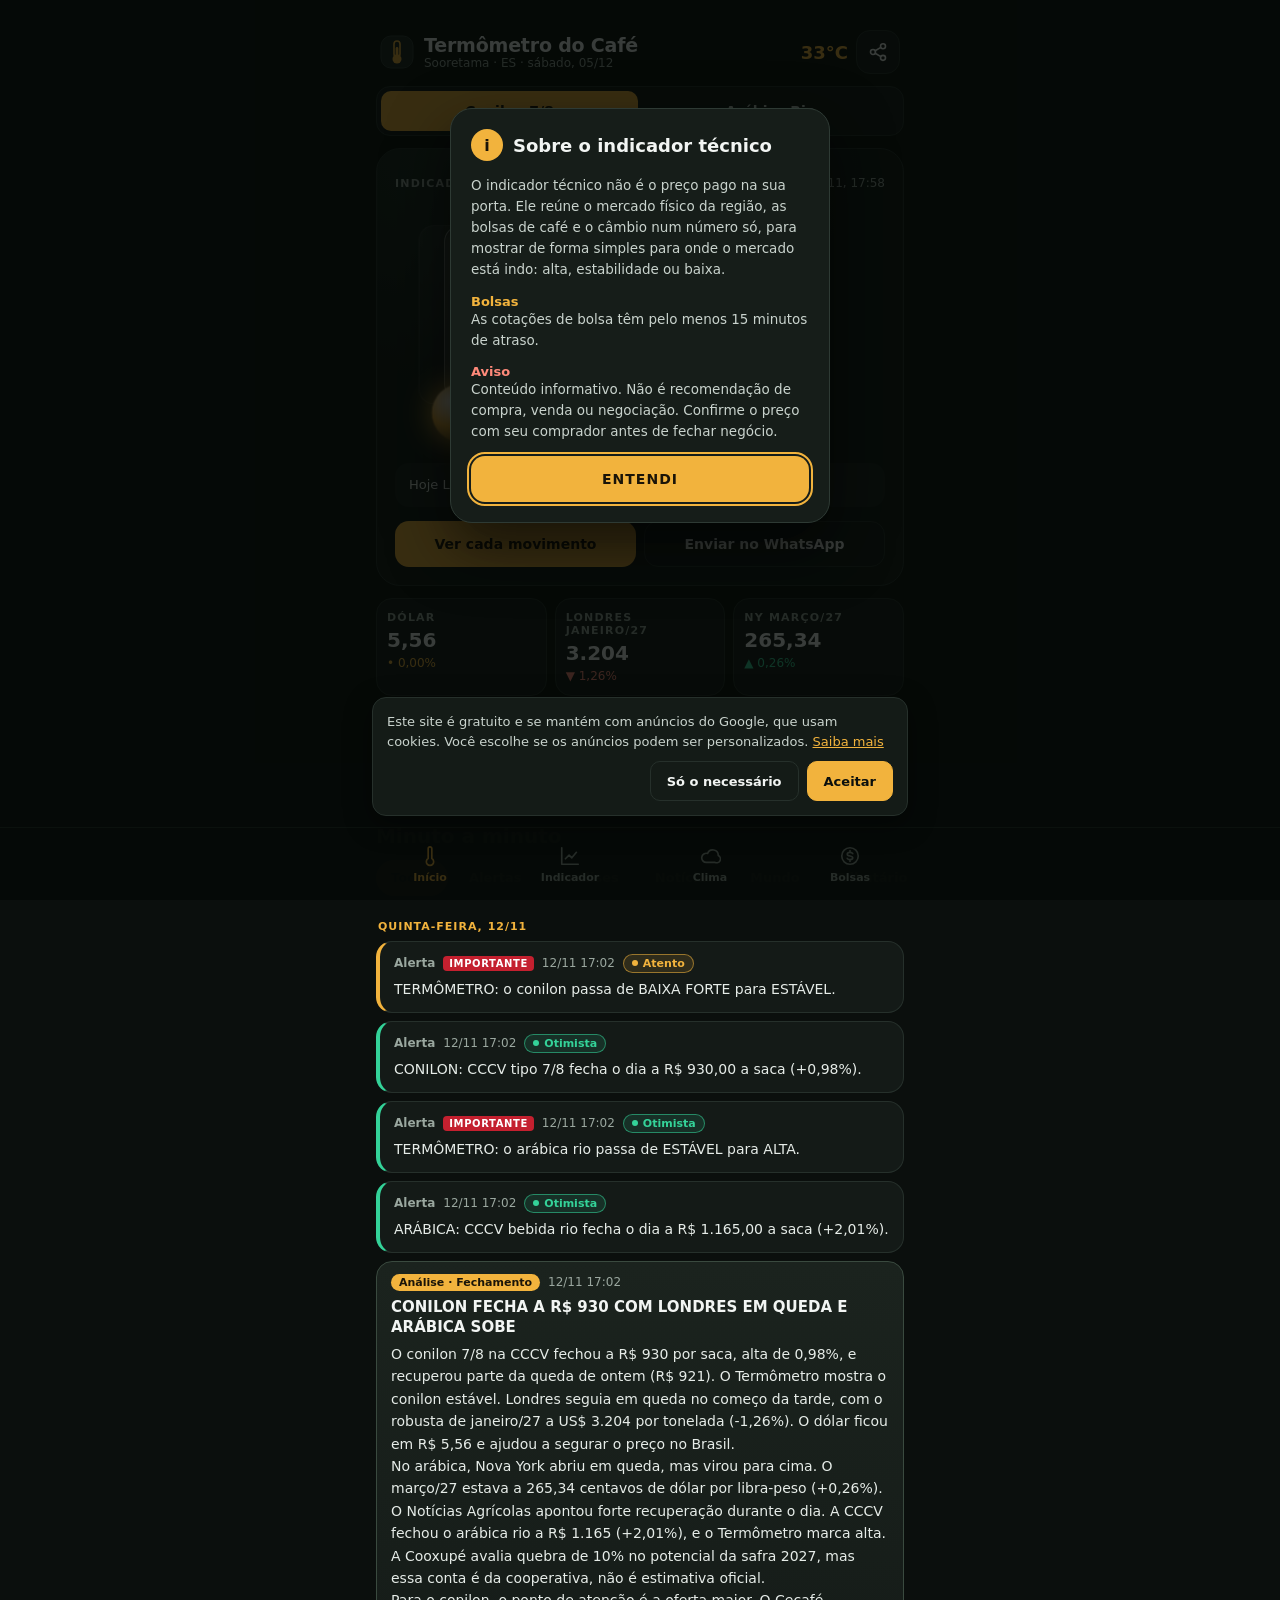
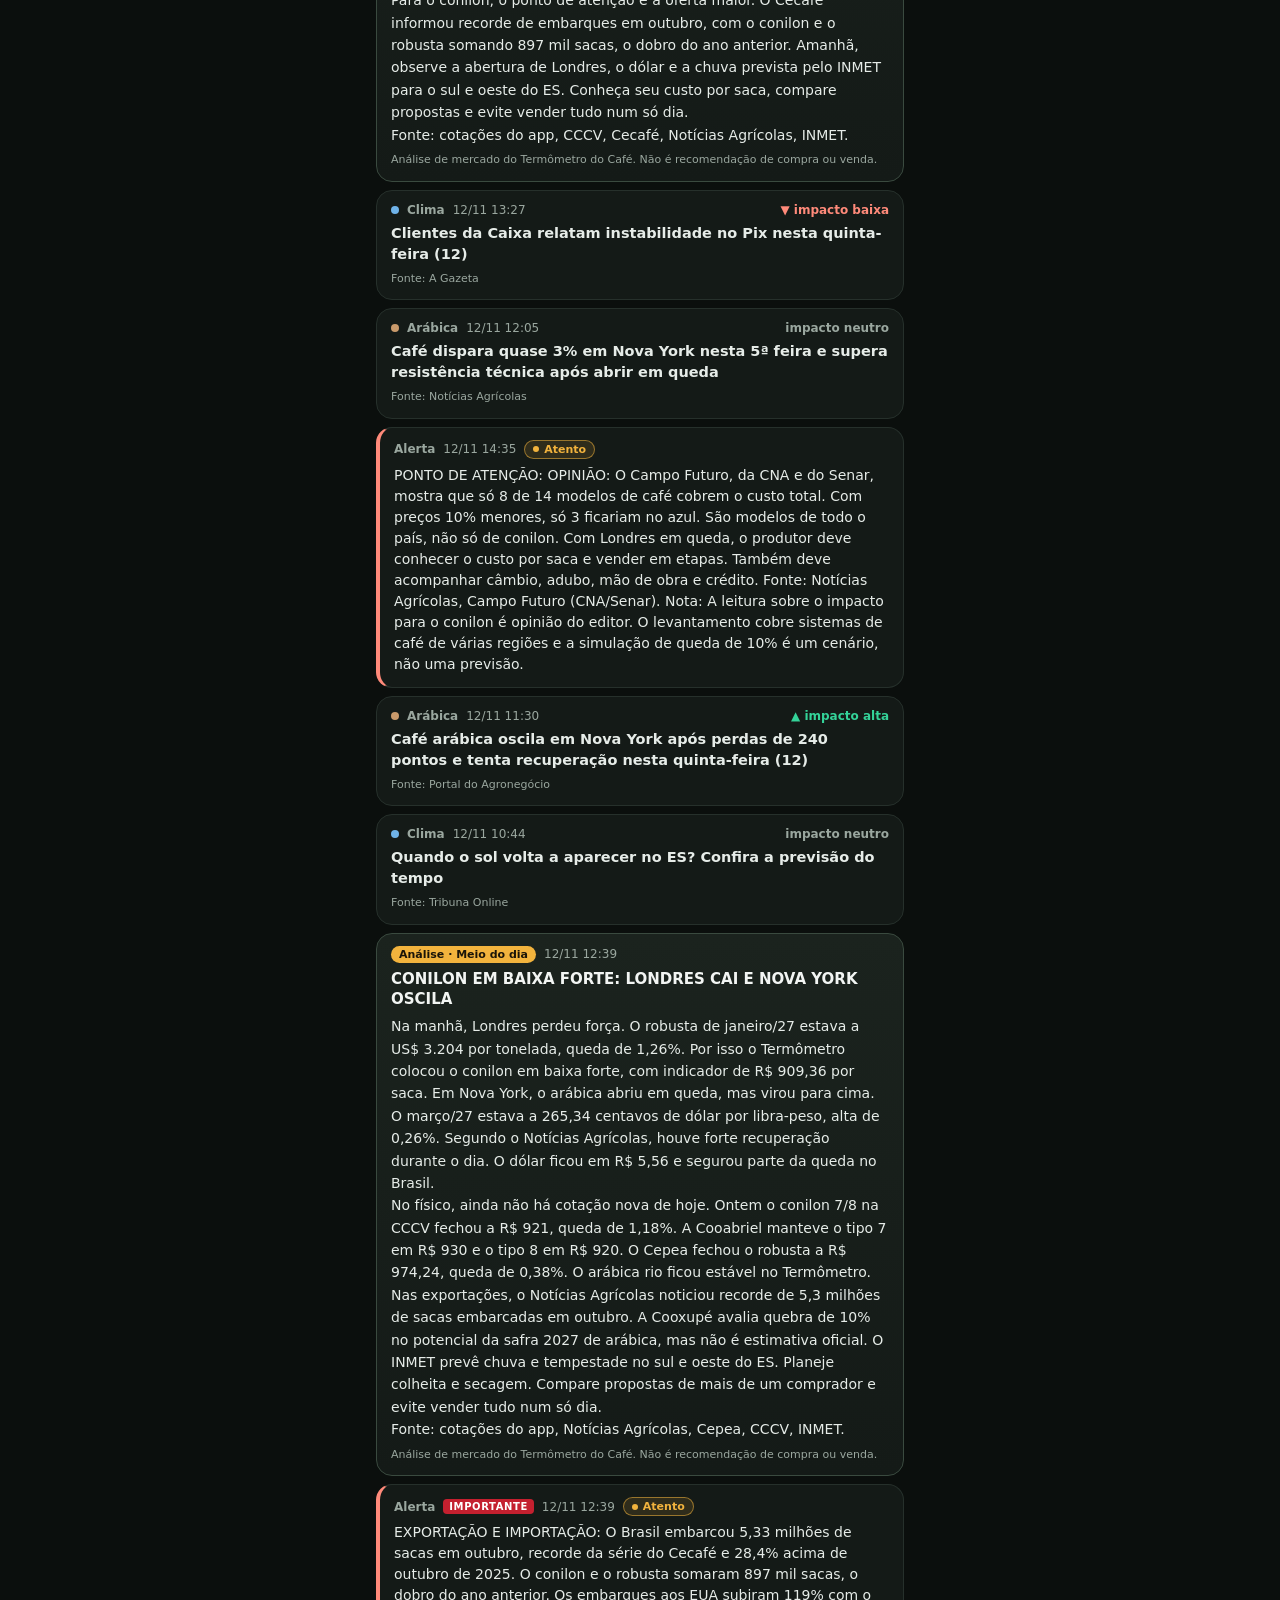
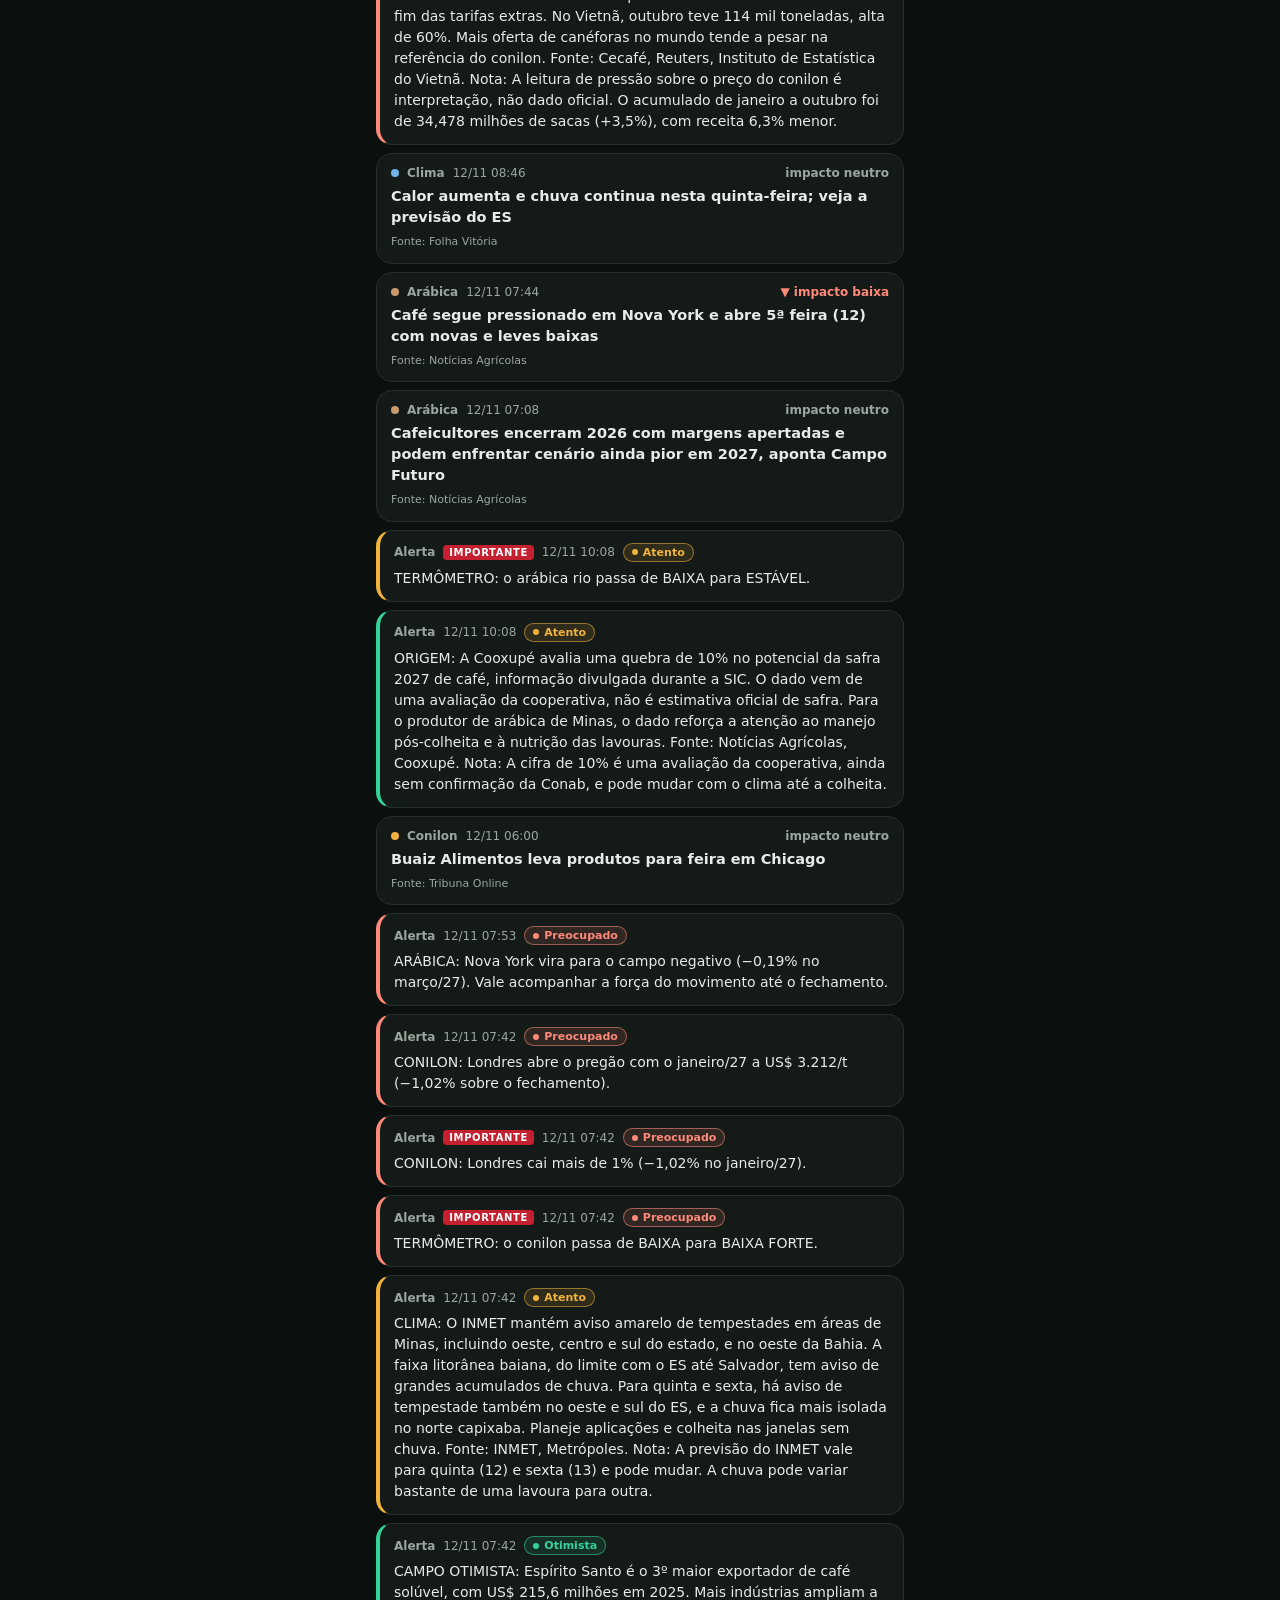
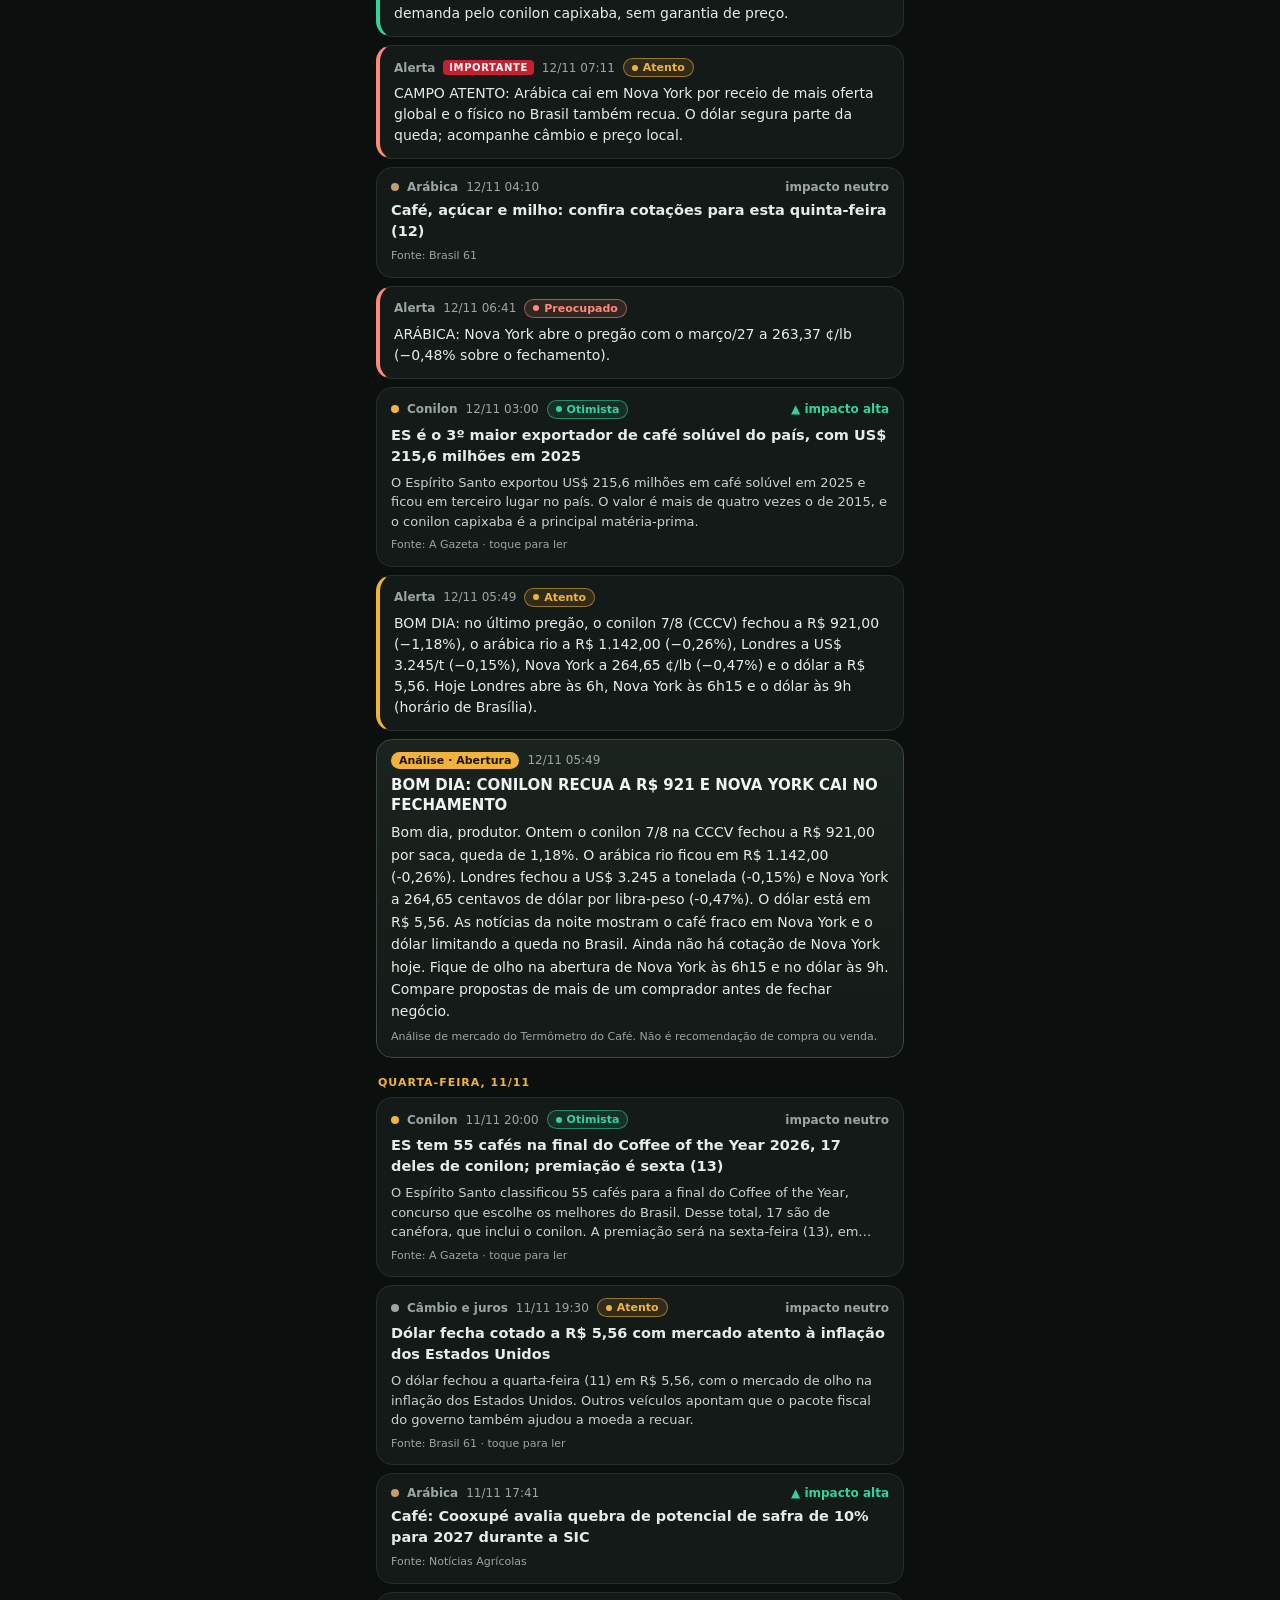
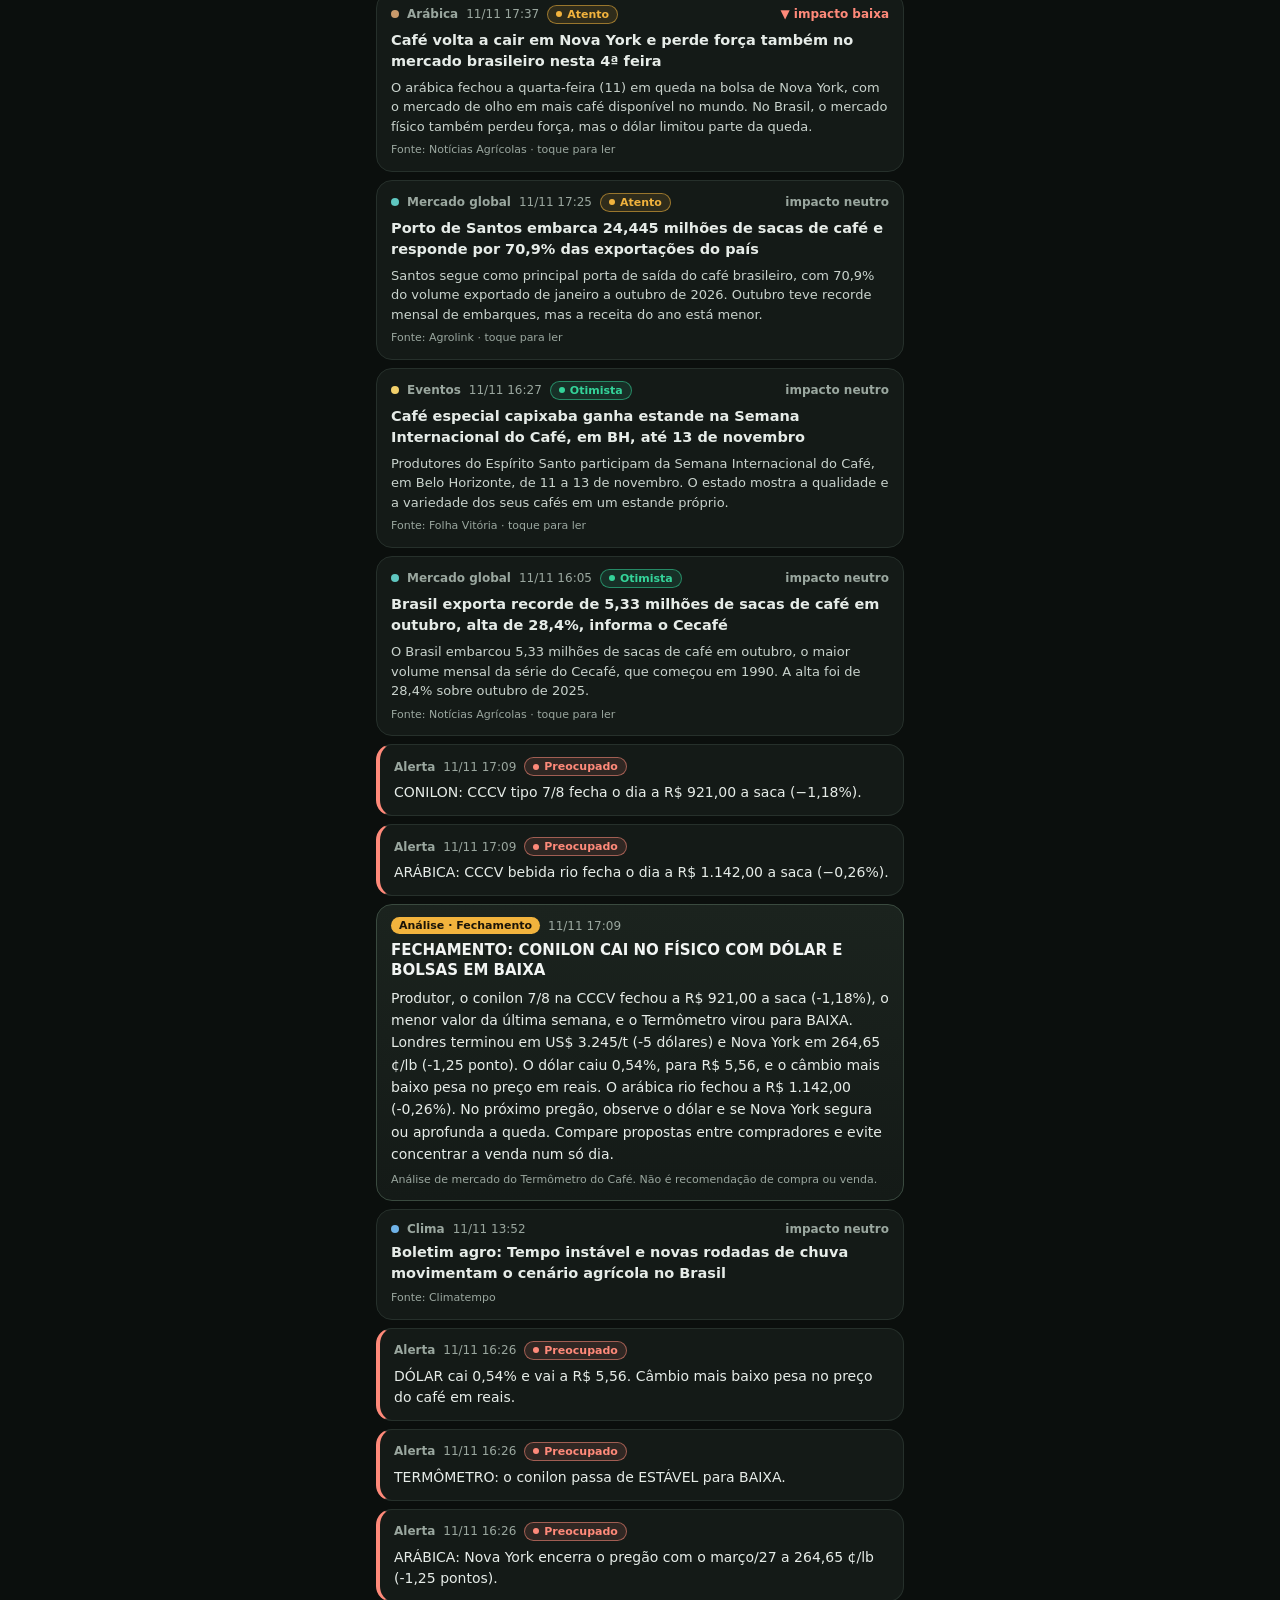
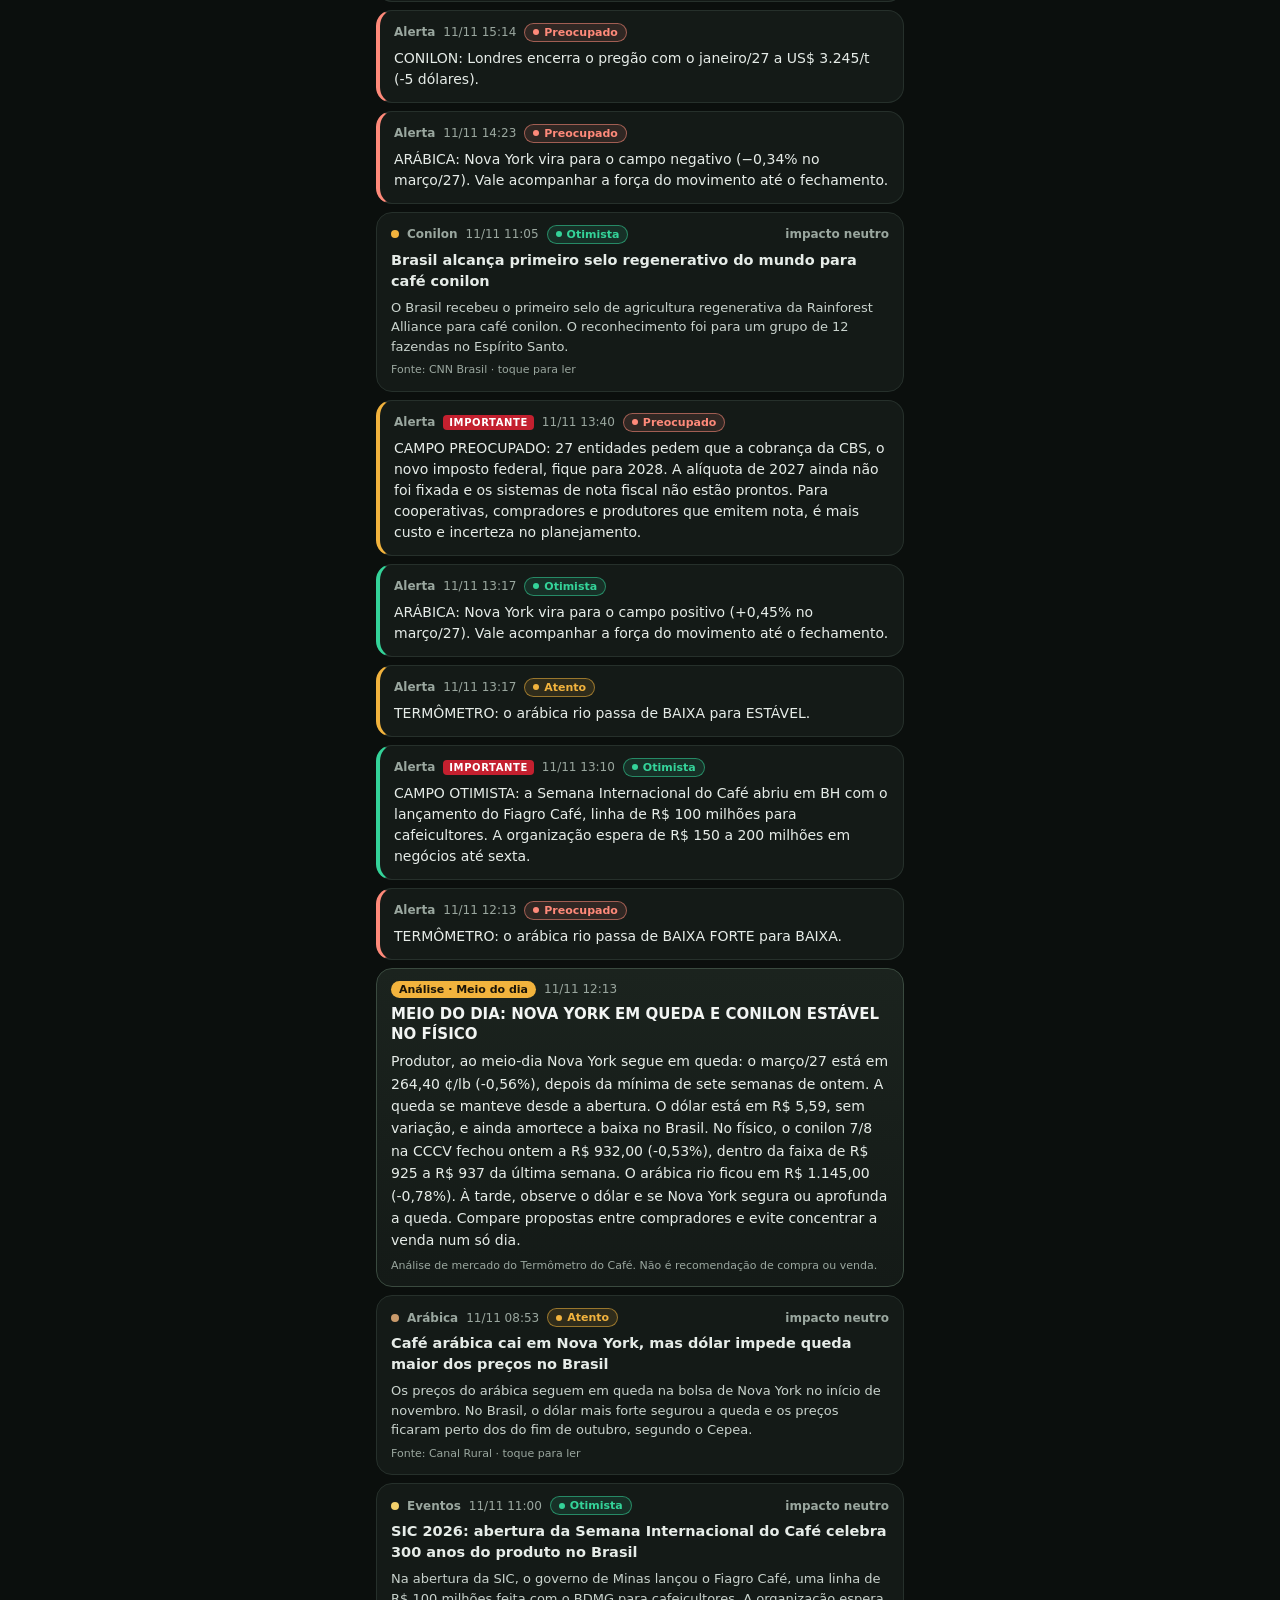
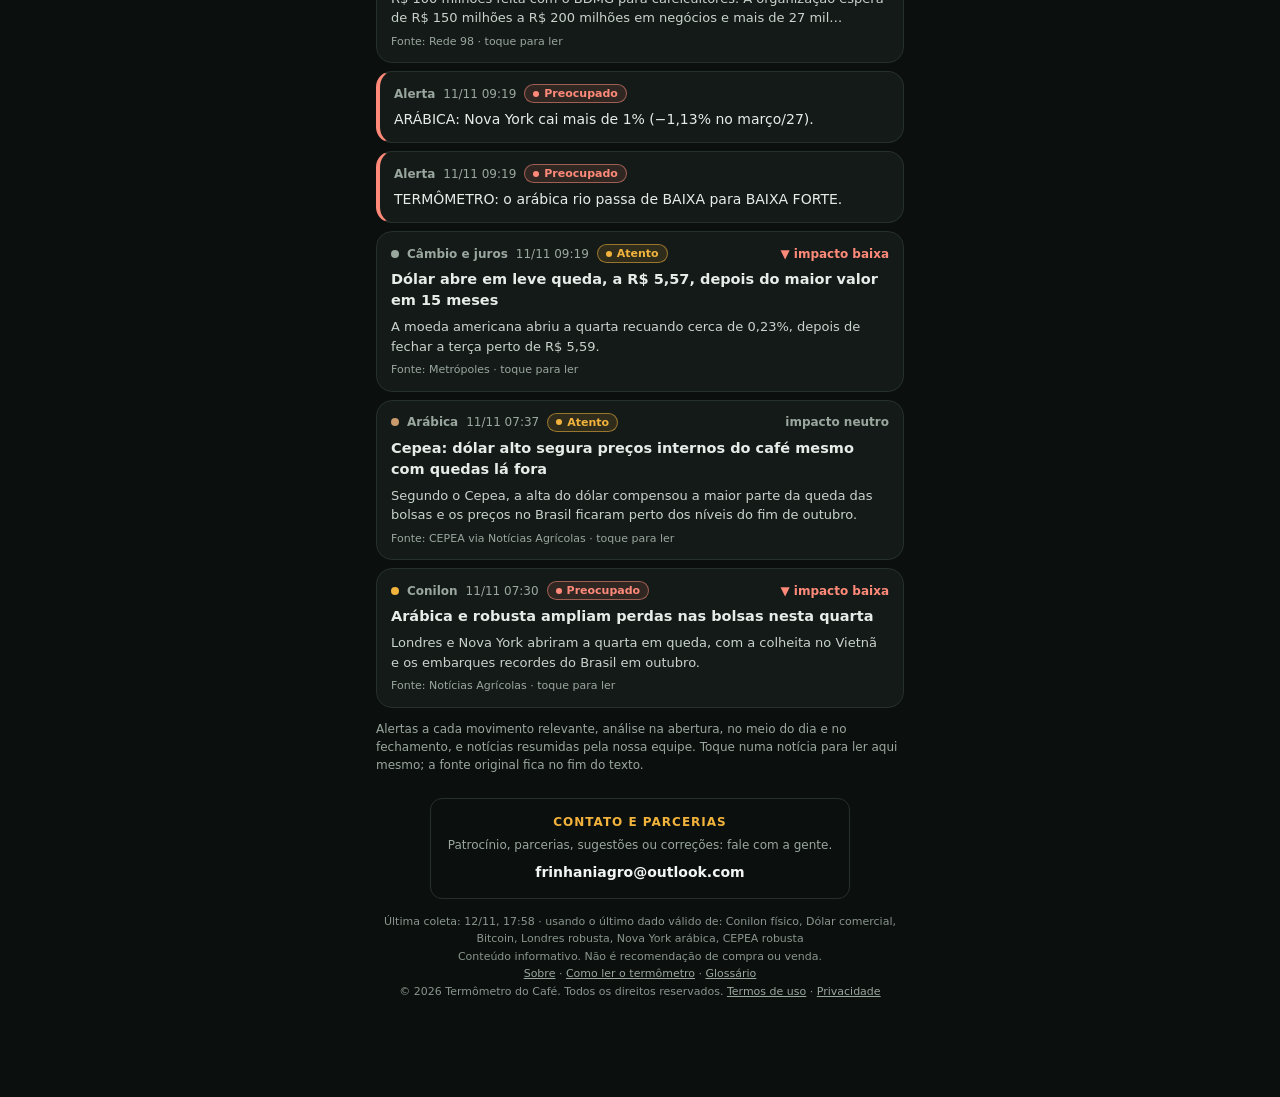
==== commit f823acb5: "site: 12/11 17:59" ====
--- a/index.html
+++ b/index.html
@@ -2,7 +2,7 @@
 <html lang="pt-BR">
 <head>
 <meta charset="utf-8">
-<meta http-equiv="Content-Security-Policy" content="default-src 'self'; script-src 'self' https://pagead2.googlesyndication.com https://*.googlesyndication.com https://*.g.doubleclick.net https://*.doubleclick.net https://www.google.com https://*.google.com https://*.gstatic.com https://*.adtrafficquality.google https://www.googletagservices.com https://adservice.google.com; style-src 'self' 'unsafe-inline' https://fonts.googleapis.com; font-src https://fonts.gstatic.com; img-src 'self' data: https:; connect-src 'self' https://api.open-meteo.com https://pagead2.googlesyndication.com https://*.googlesyndication.com https://*.g.doubleclick.net https://*.doubleclick.net https://www.google.com https://*.google.com https://*.gstatic.com https://*.adtrafficquality.google https://www.googletagservices.com https://adservice.google.com; frame-src https://pagead2.googlesyndication.com https://*.googlesyndication.com https://*.g.doubleclick.net https://*.doubleclick.net https://www.google.com https://*.google.com https://*.gstatic.com https://*.adtrafficquality.google https://www.googletagservices.com https://adservice.google.com; worker-src 'self'; manifest-src 'self'; base-uri 'self'; form-action 'none'; object-src 'none'; upgrade-insecure-requests">
+<meta http-equiv="Content-Security-Policy" content="default-src 'self'; script-src 'self' https://static.cloudflareinsights.com https://pagead2.googlesyndication.com https://*.googlesyndication.com https://*.g.doubleclick.net https://*.doubleclick.net https://www.google.com https://*.google.com https://*.gstatic.com https://*.adtrafficquality.google https://www.googletagservices.com https://adservice.google.com; style-src 'self' 'unsafe-inline' https://fonts.googleapis.com; font-src https://fonts.gstatic.com; img-src 'self' data: https:; connect-src 'self' https://cloudflareinsights.com https://static.cloudflareinsights.com https://api.open-meteo.com https://pagead2.googlesyndication.com https://*.googlesyndication.com https://*.g.doubleclick.net https://*.doubleclick.net https://www.google.com https://*.google.com https://*.gstatic.com https://*.adtrafficquality.google https://www.googletagservices.com https://adservice.google.com; frame-src https://pagead2.googlesyndication.com https://*.googlesyndication.com https://*.g.doubleclick.net https://*.doubleclick.net https://www.google.com https://*.google.com https://*.gstatic.com https://*.adtrafficquality.google https://www.googletagservices.com https://adservice.google.com; worker-src 'self'; manifest-src 'self'; base-uri 'self'; form-action 'none'; object-src 'none'; upgrade-insecure-requests">
 <meta name="referrer" content="strict-origin-when-cross-origin">
 <meta name="viewport" content="width=device-width, initial-scale=1, viewport-fit=cover">
 <title>Termômetro do Café</title>
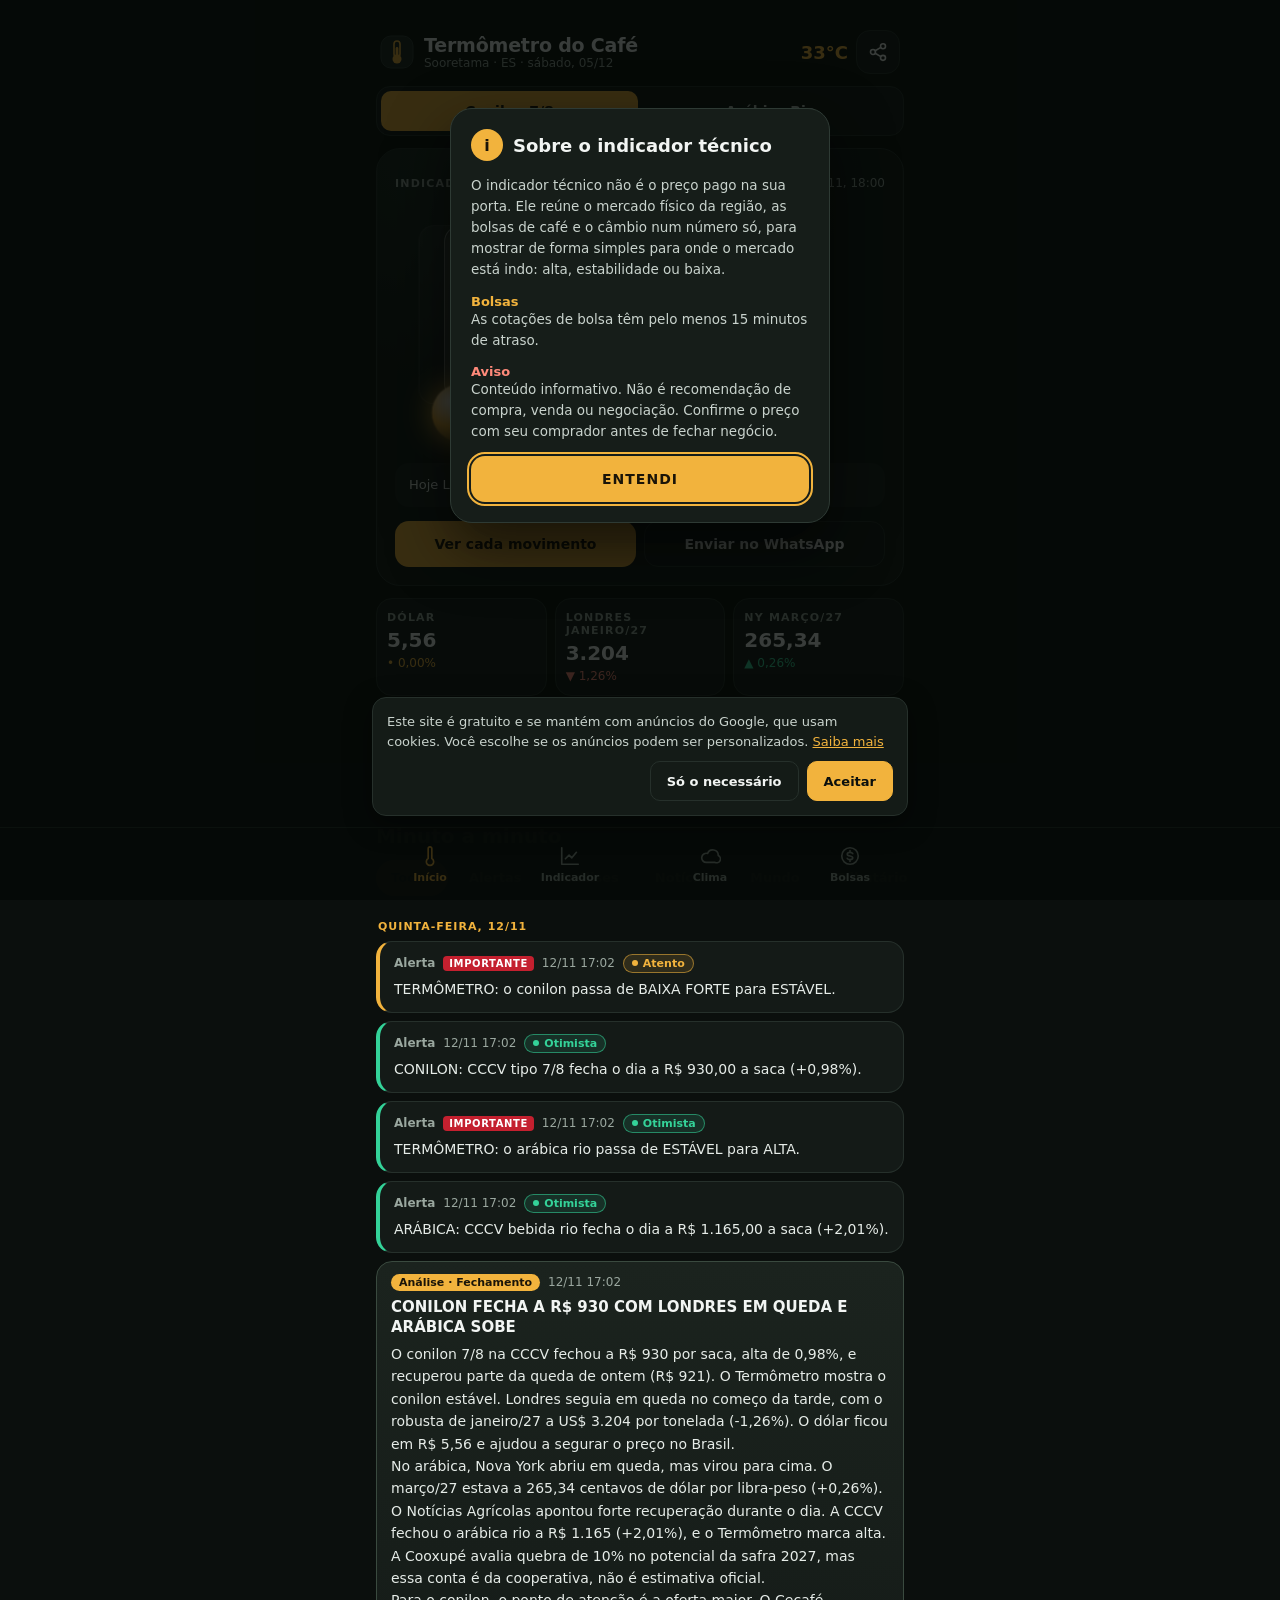
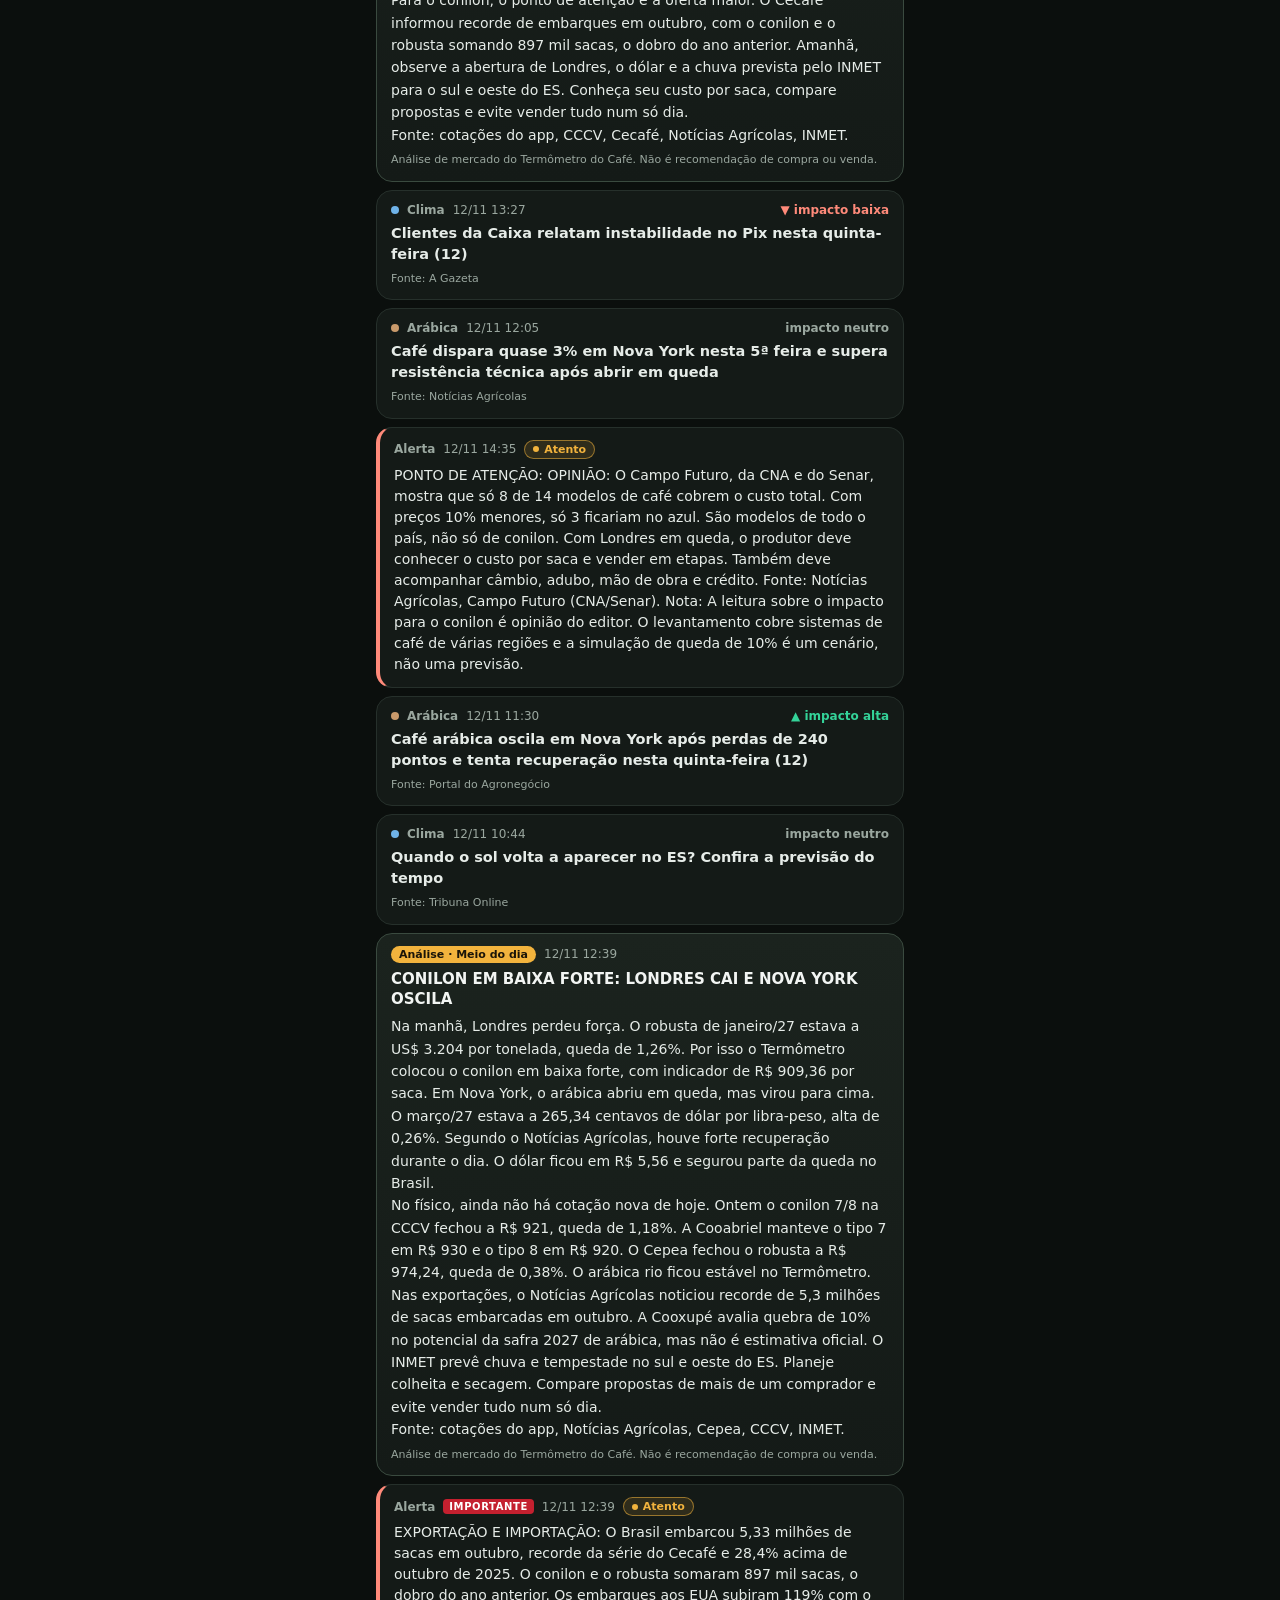
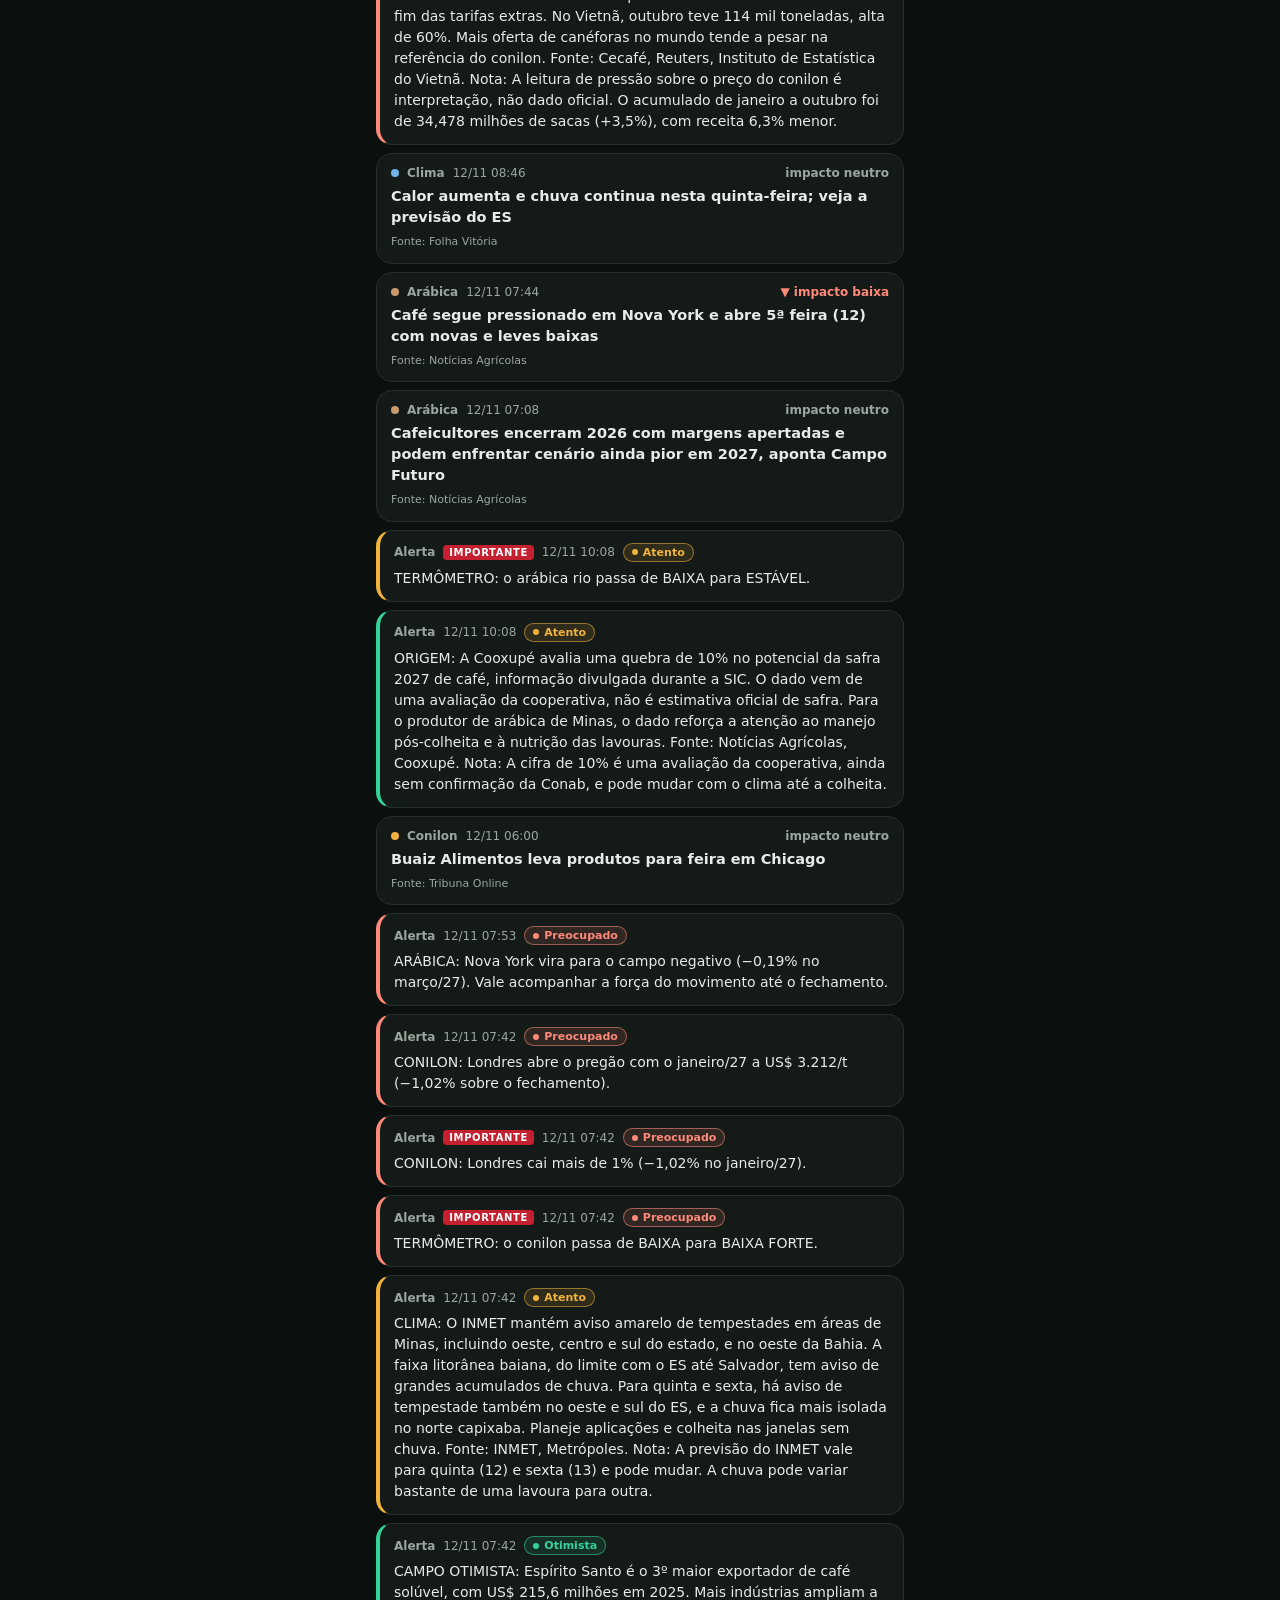
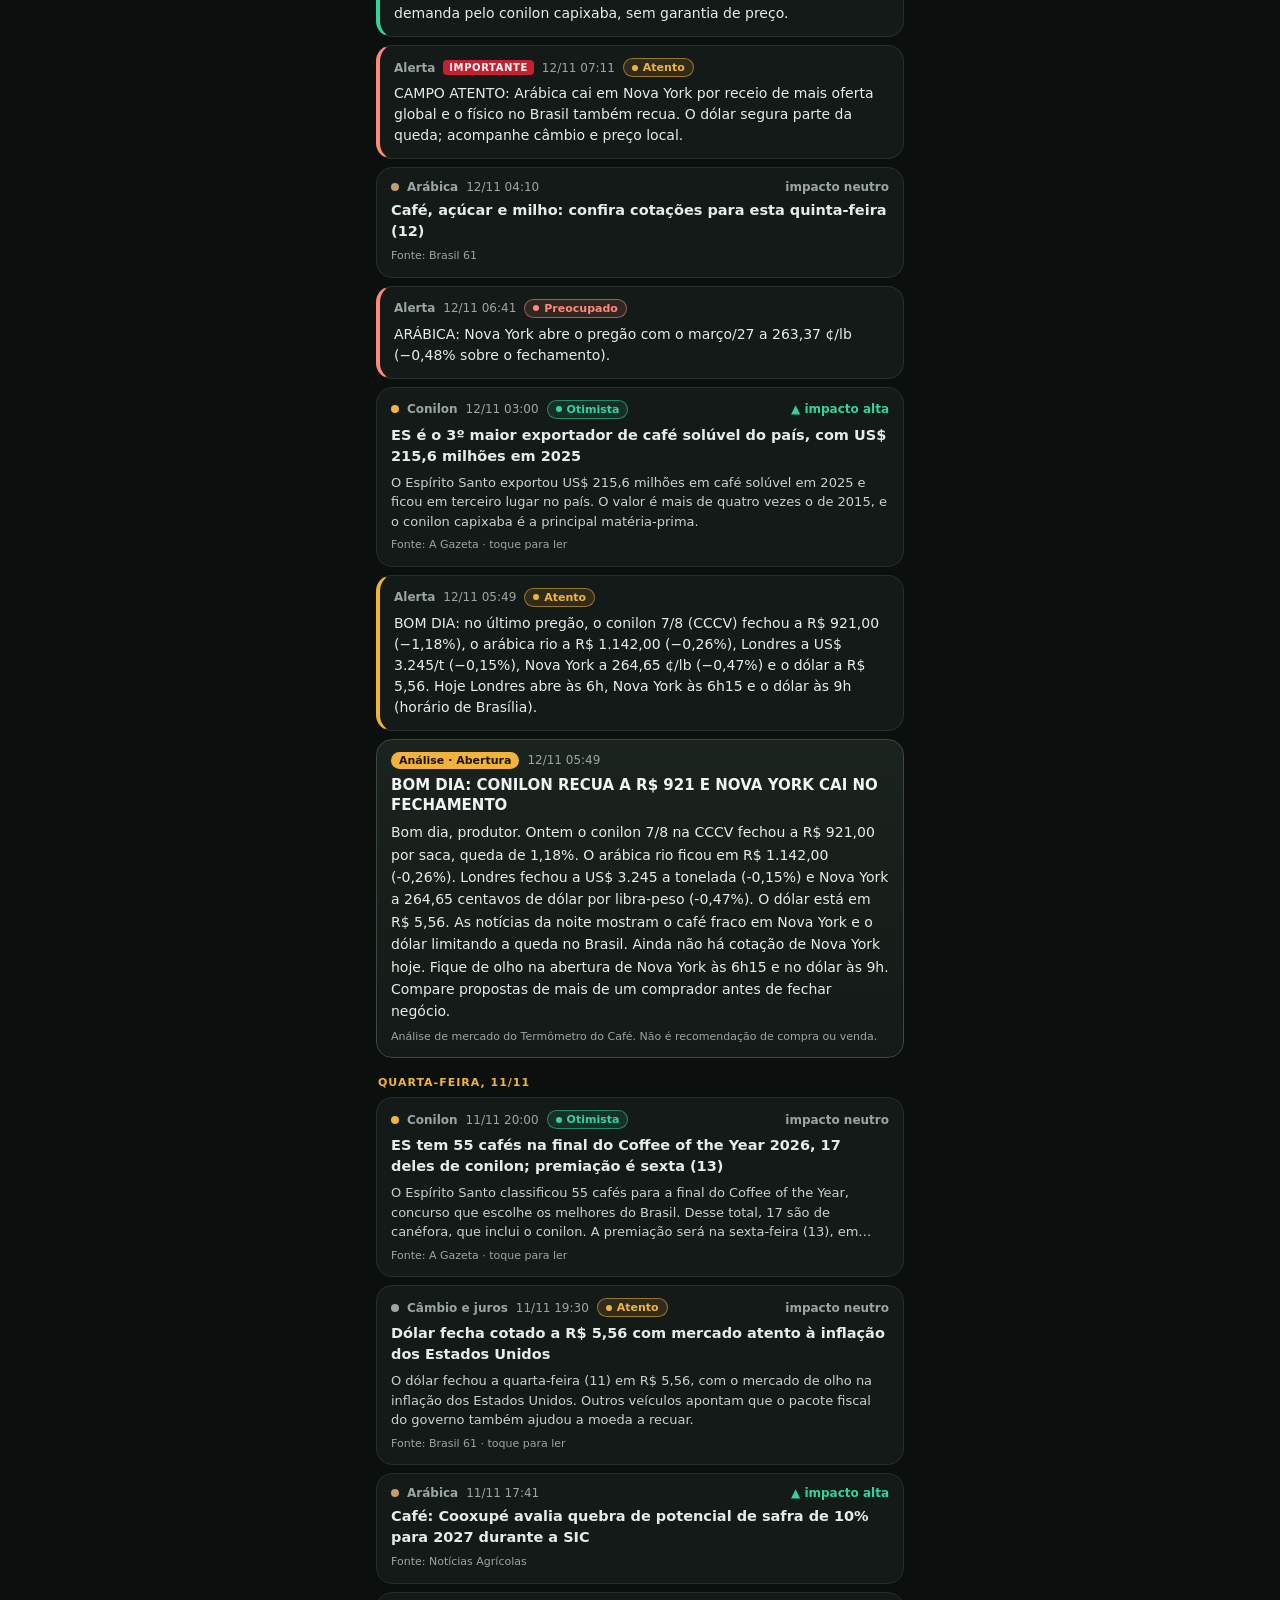
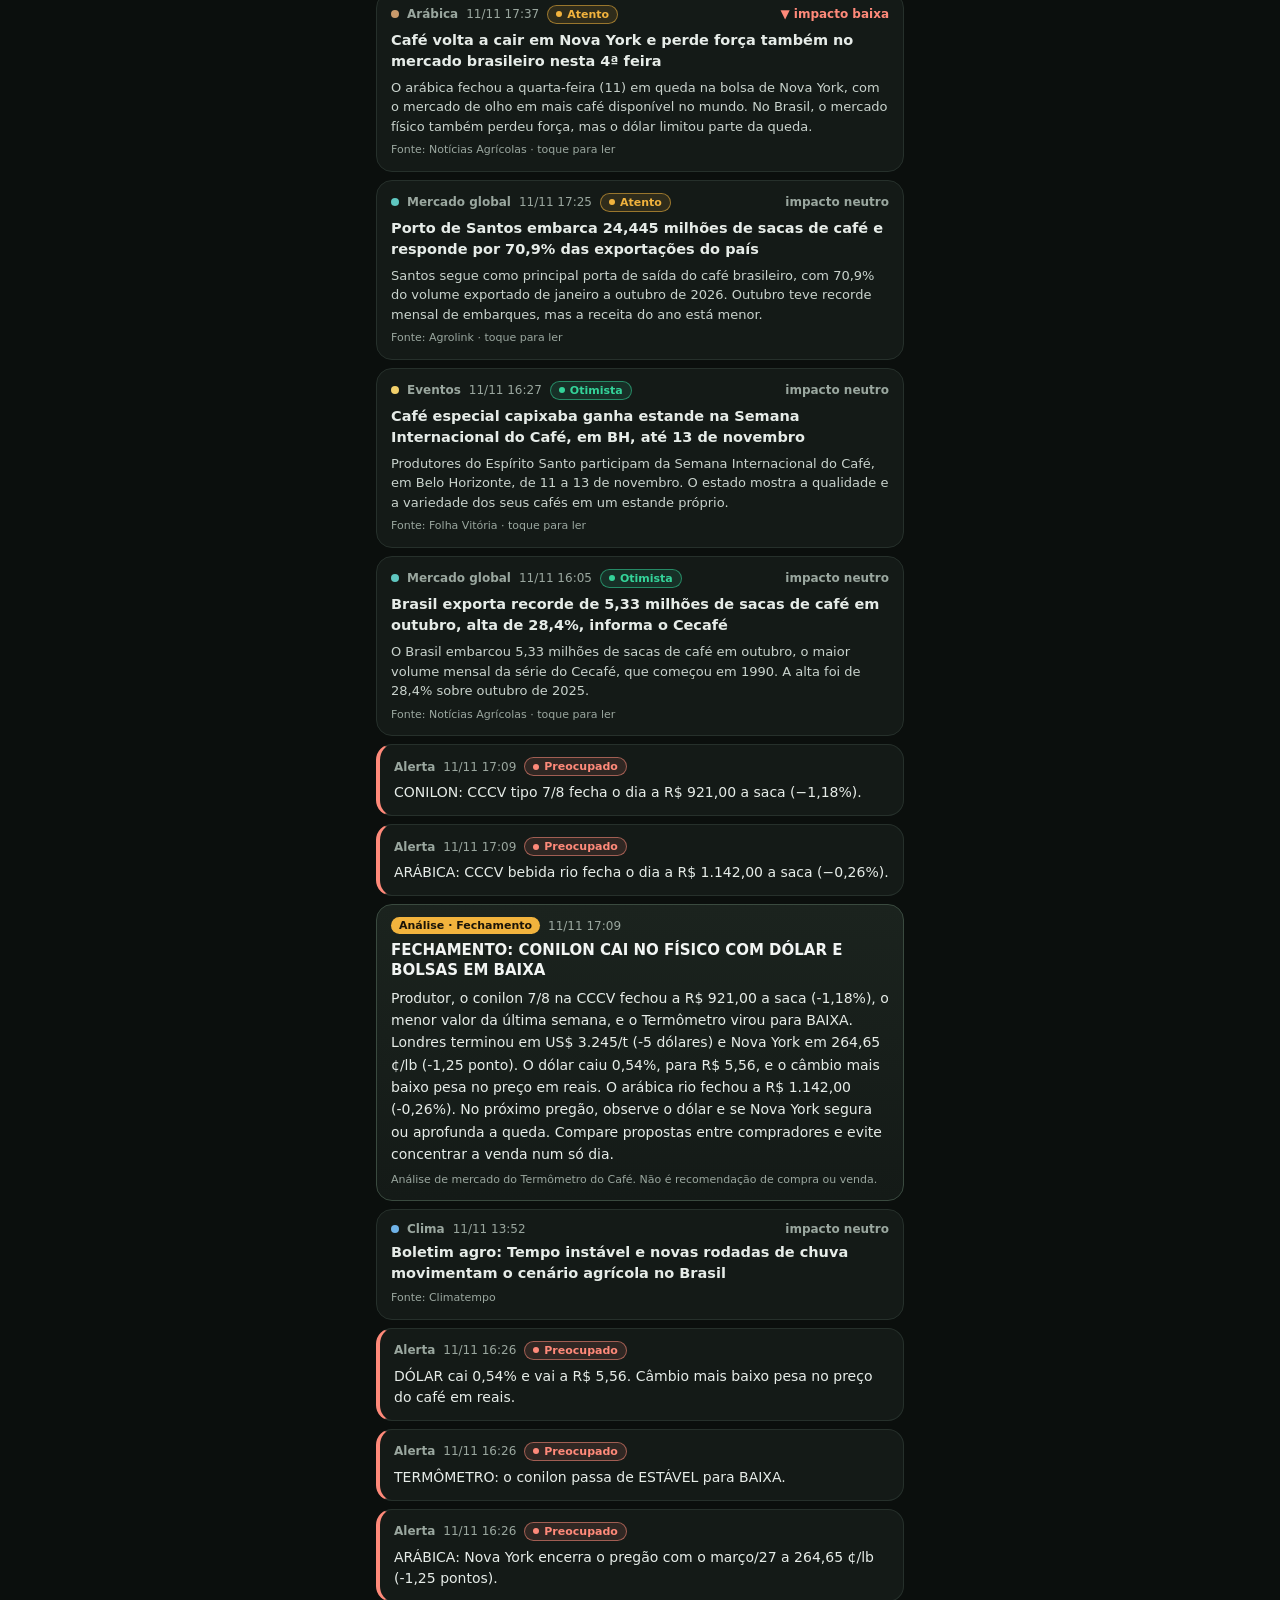
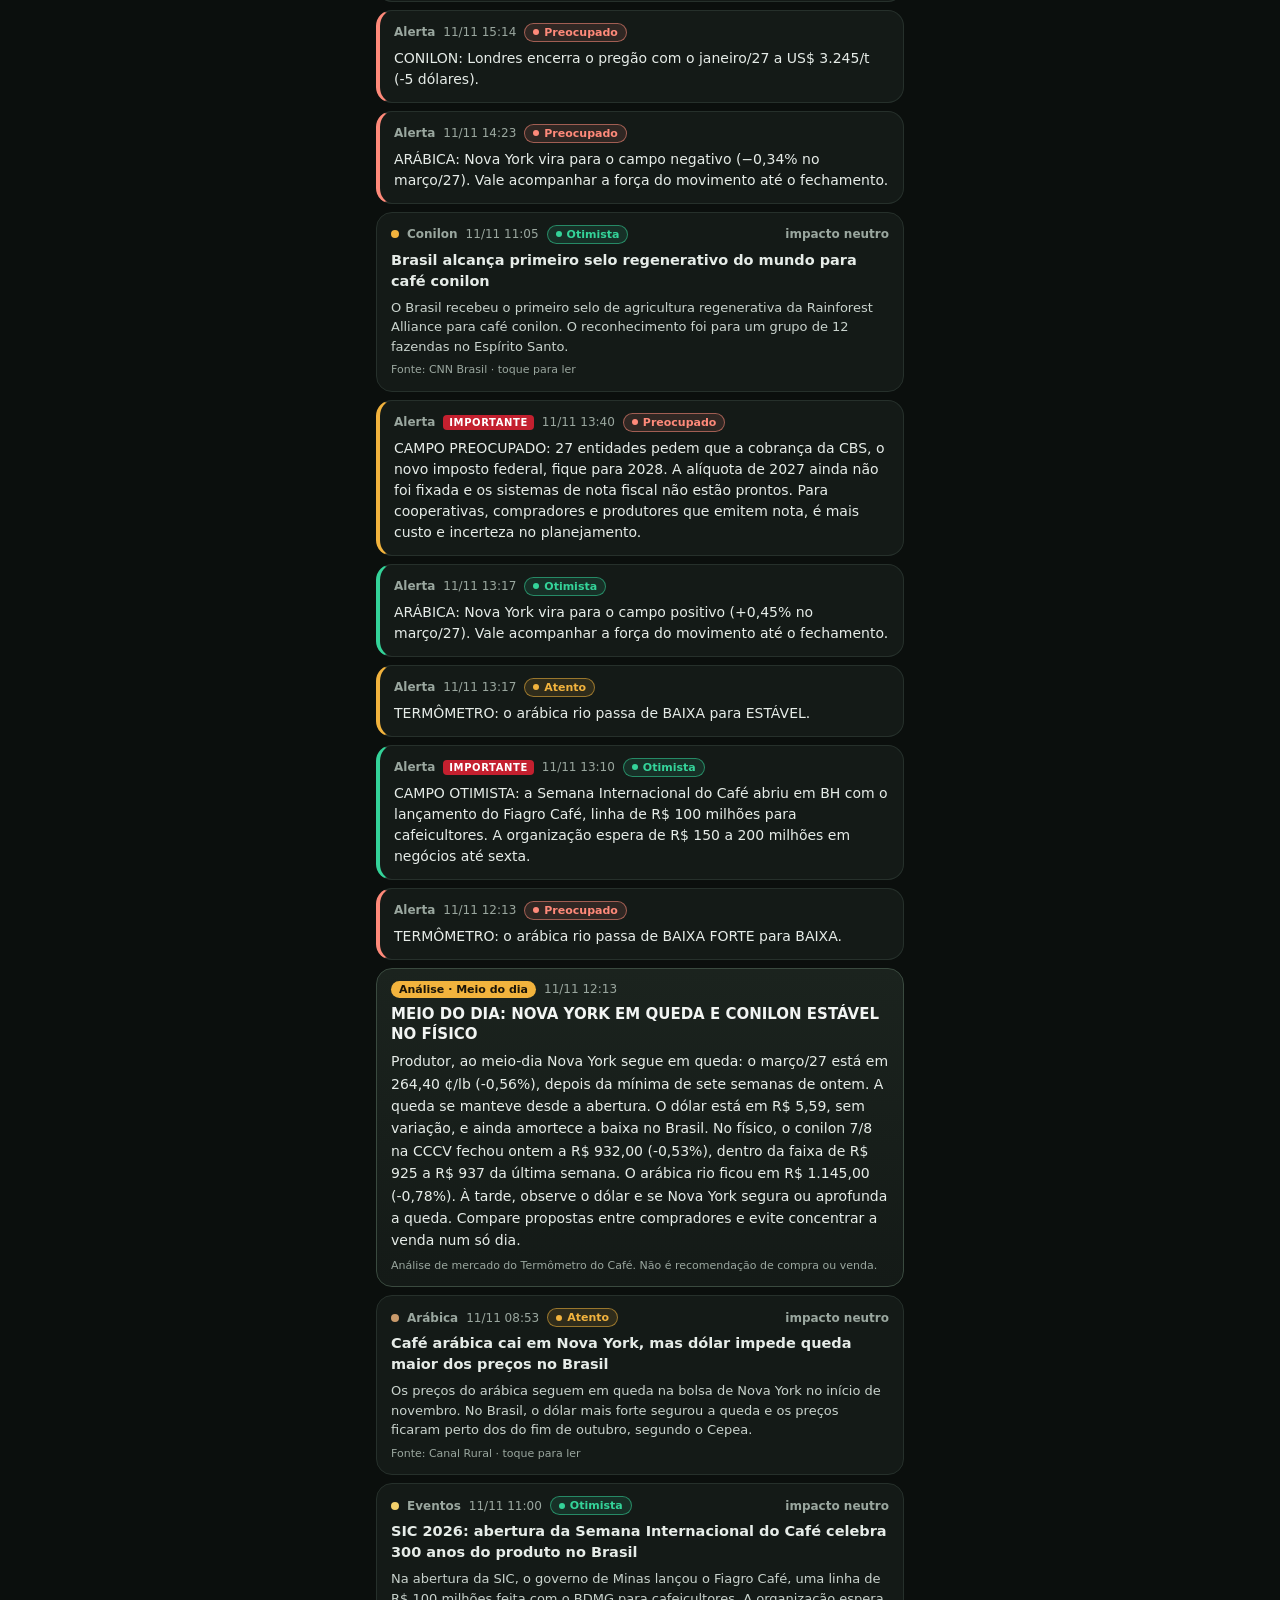
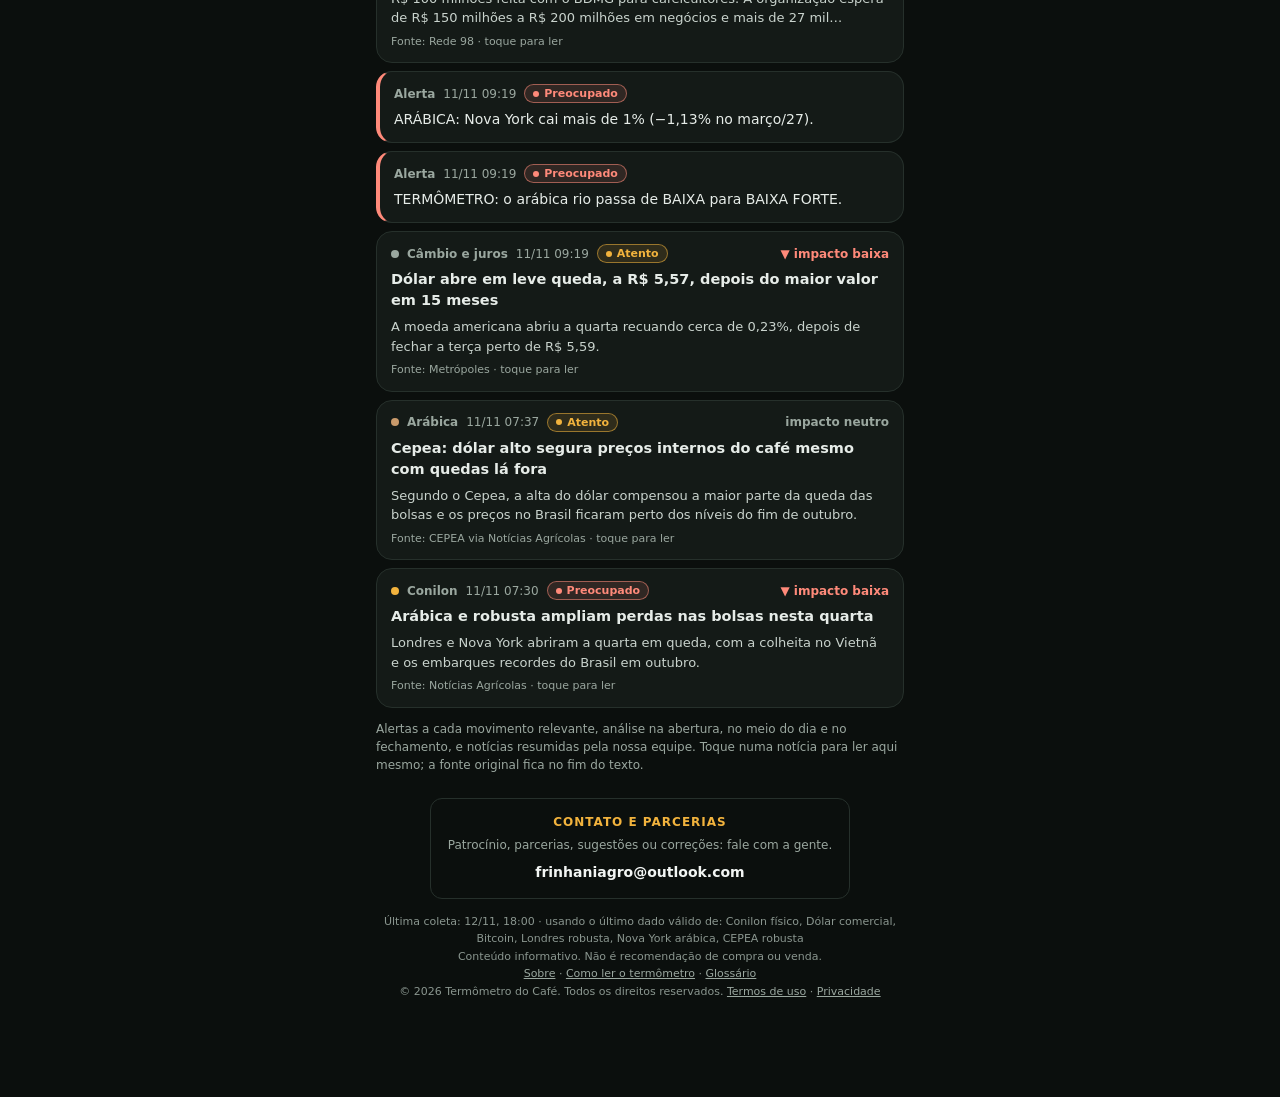
==== commit 12c4bc36: "site: 12/11 18:01" ====
--- a/index.html
+++ b/index.html
@@ -75,6 +75,7 @@
           <span class="chip" id="h-chip">—</span>
           <span class="kv">Variação no dia <b id="h-dia">—</b></span>
           <span class="kv">Leitura de <b id="h-at">—</b></span>
+          <span class="kv" id="h-base" style="font-size:12px"></span>
         </div>
       </div>
       <p class="why" id="h-motivo">Carregando os dados do mercado.</p>
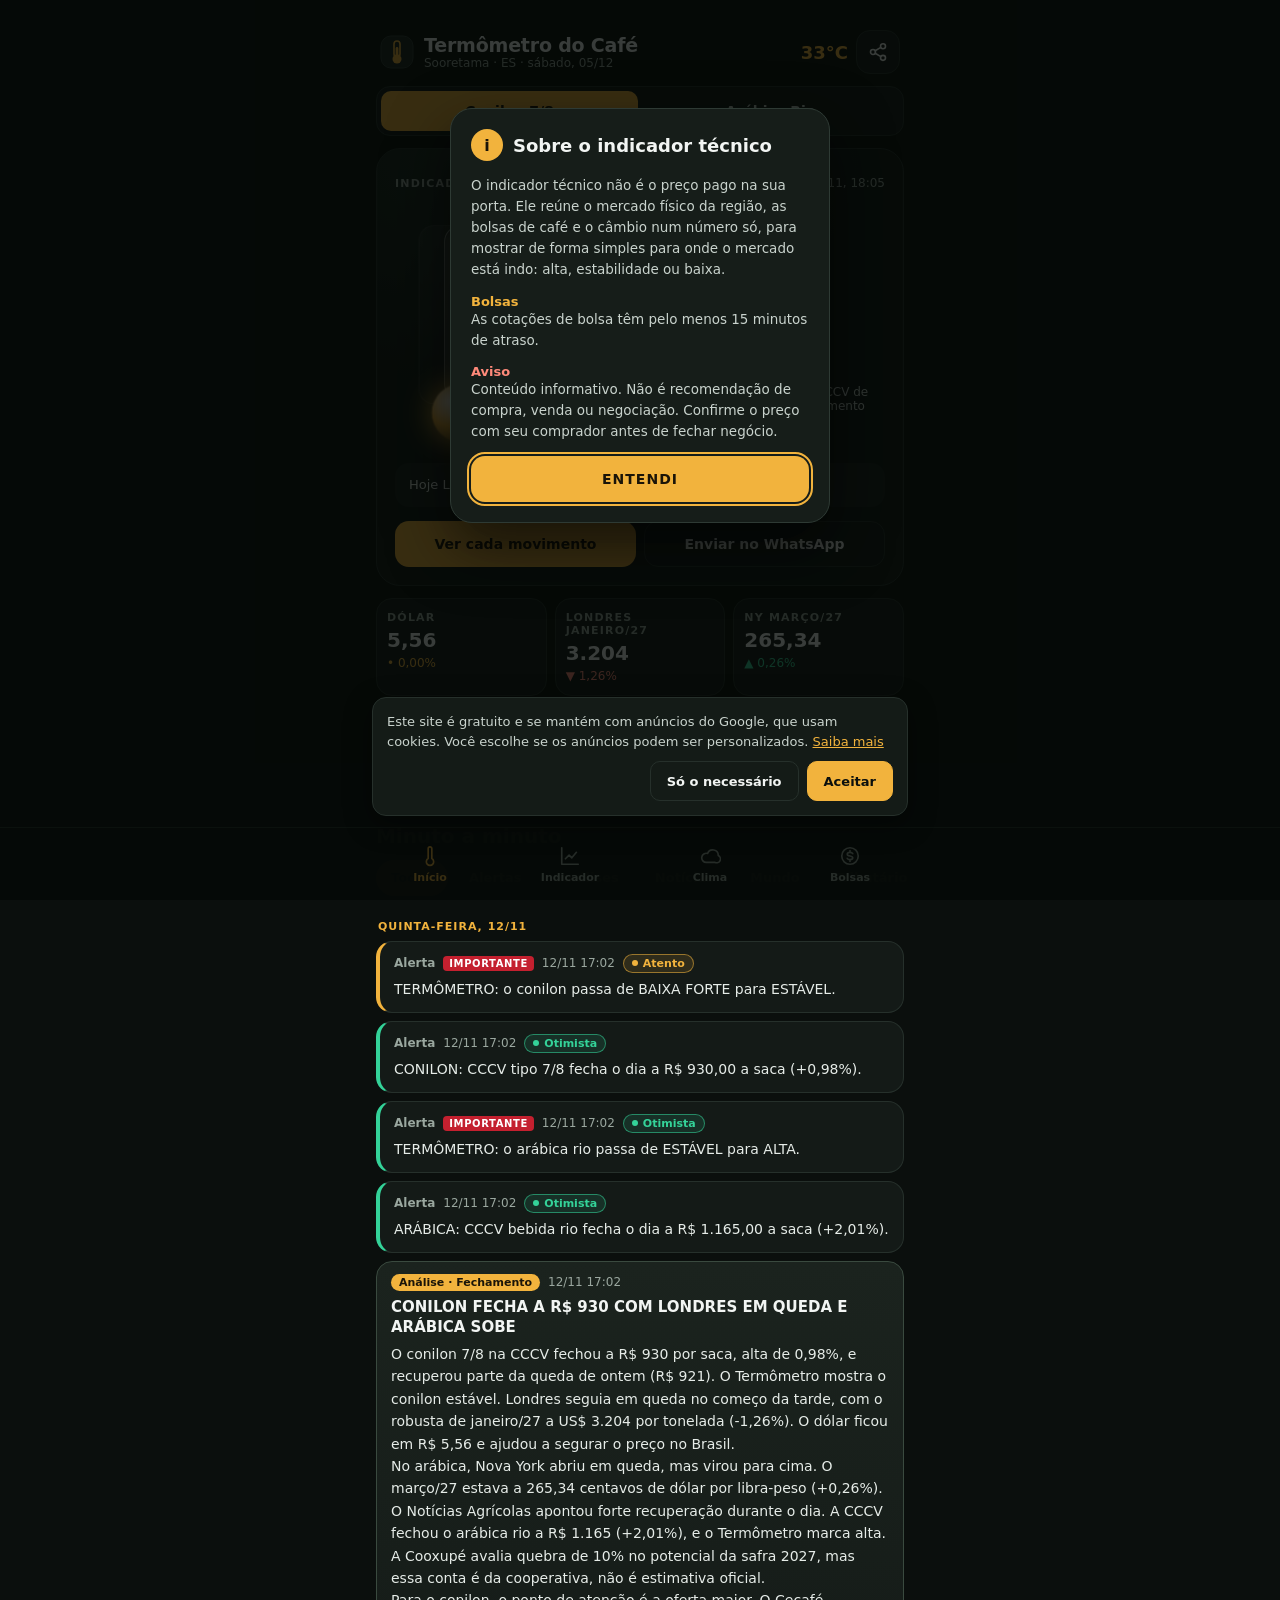
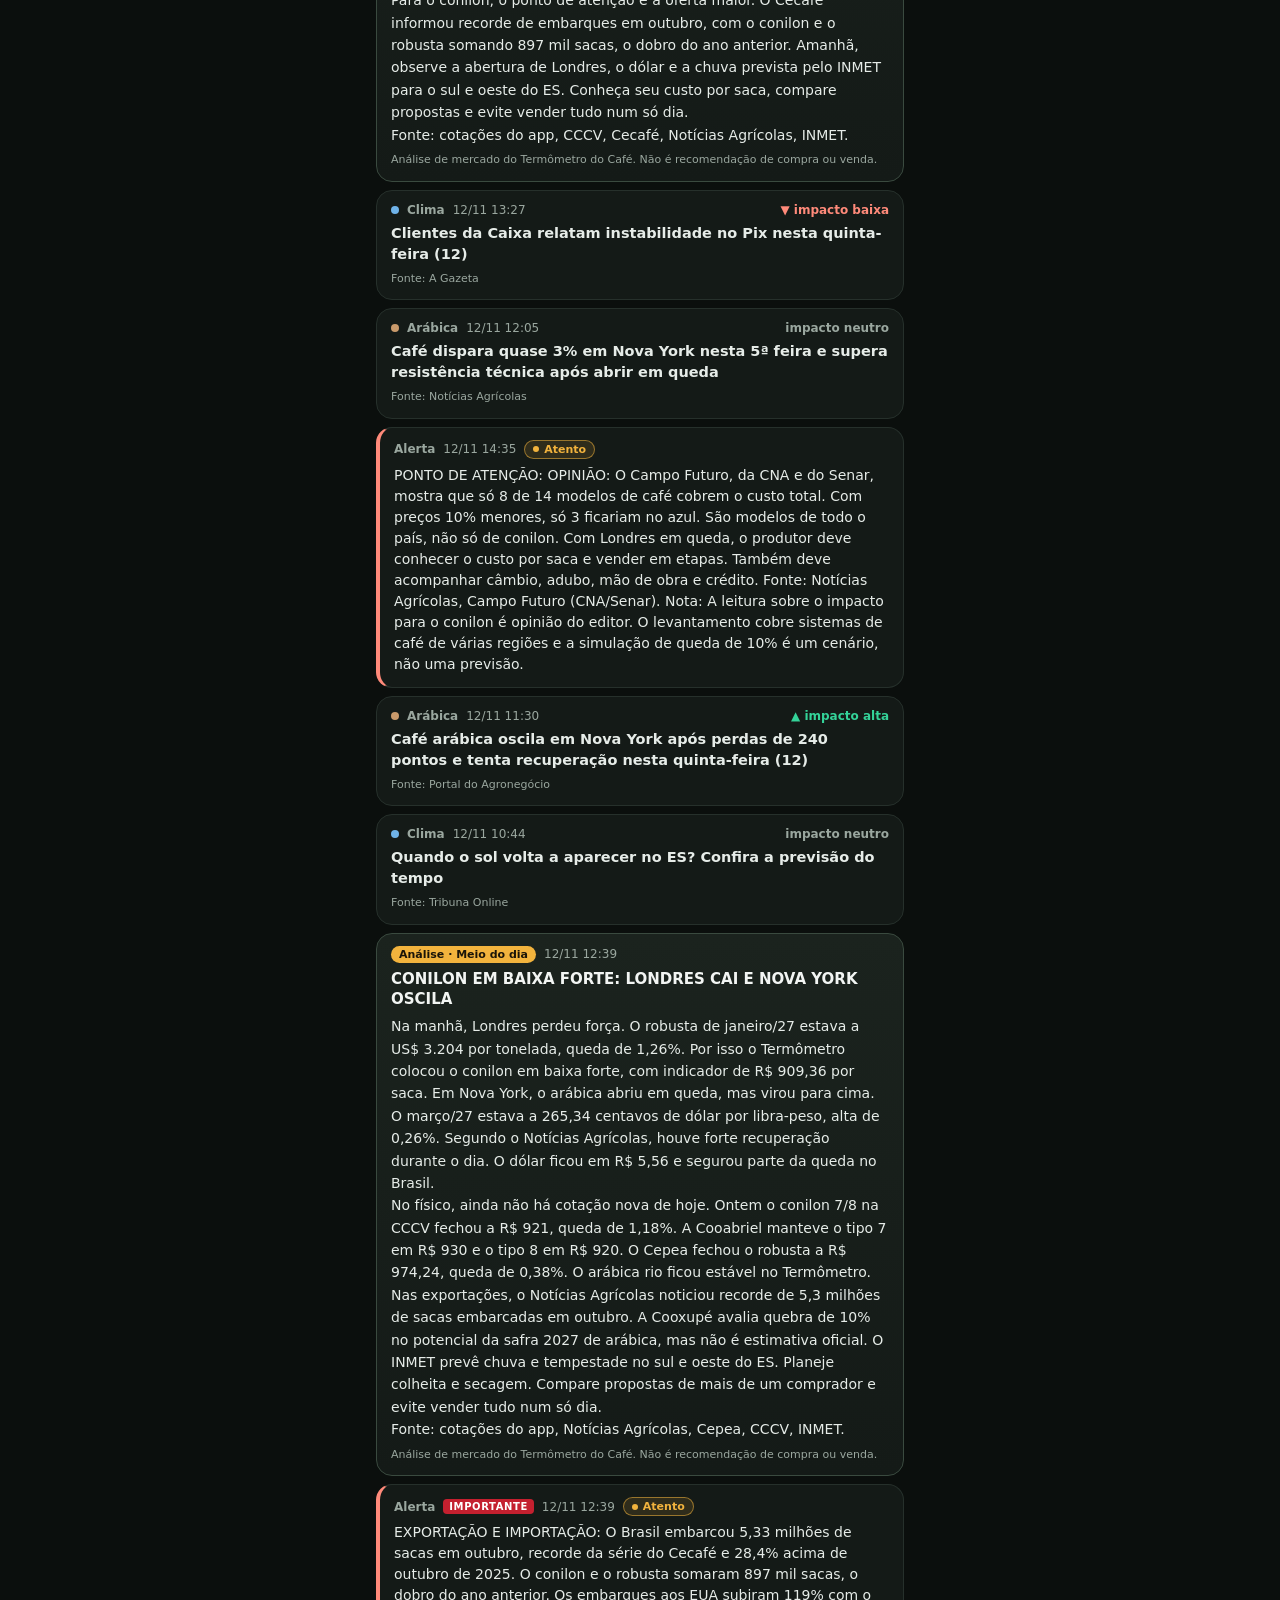
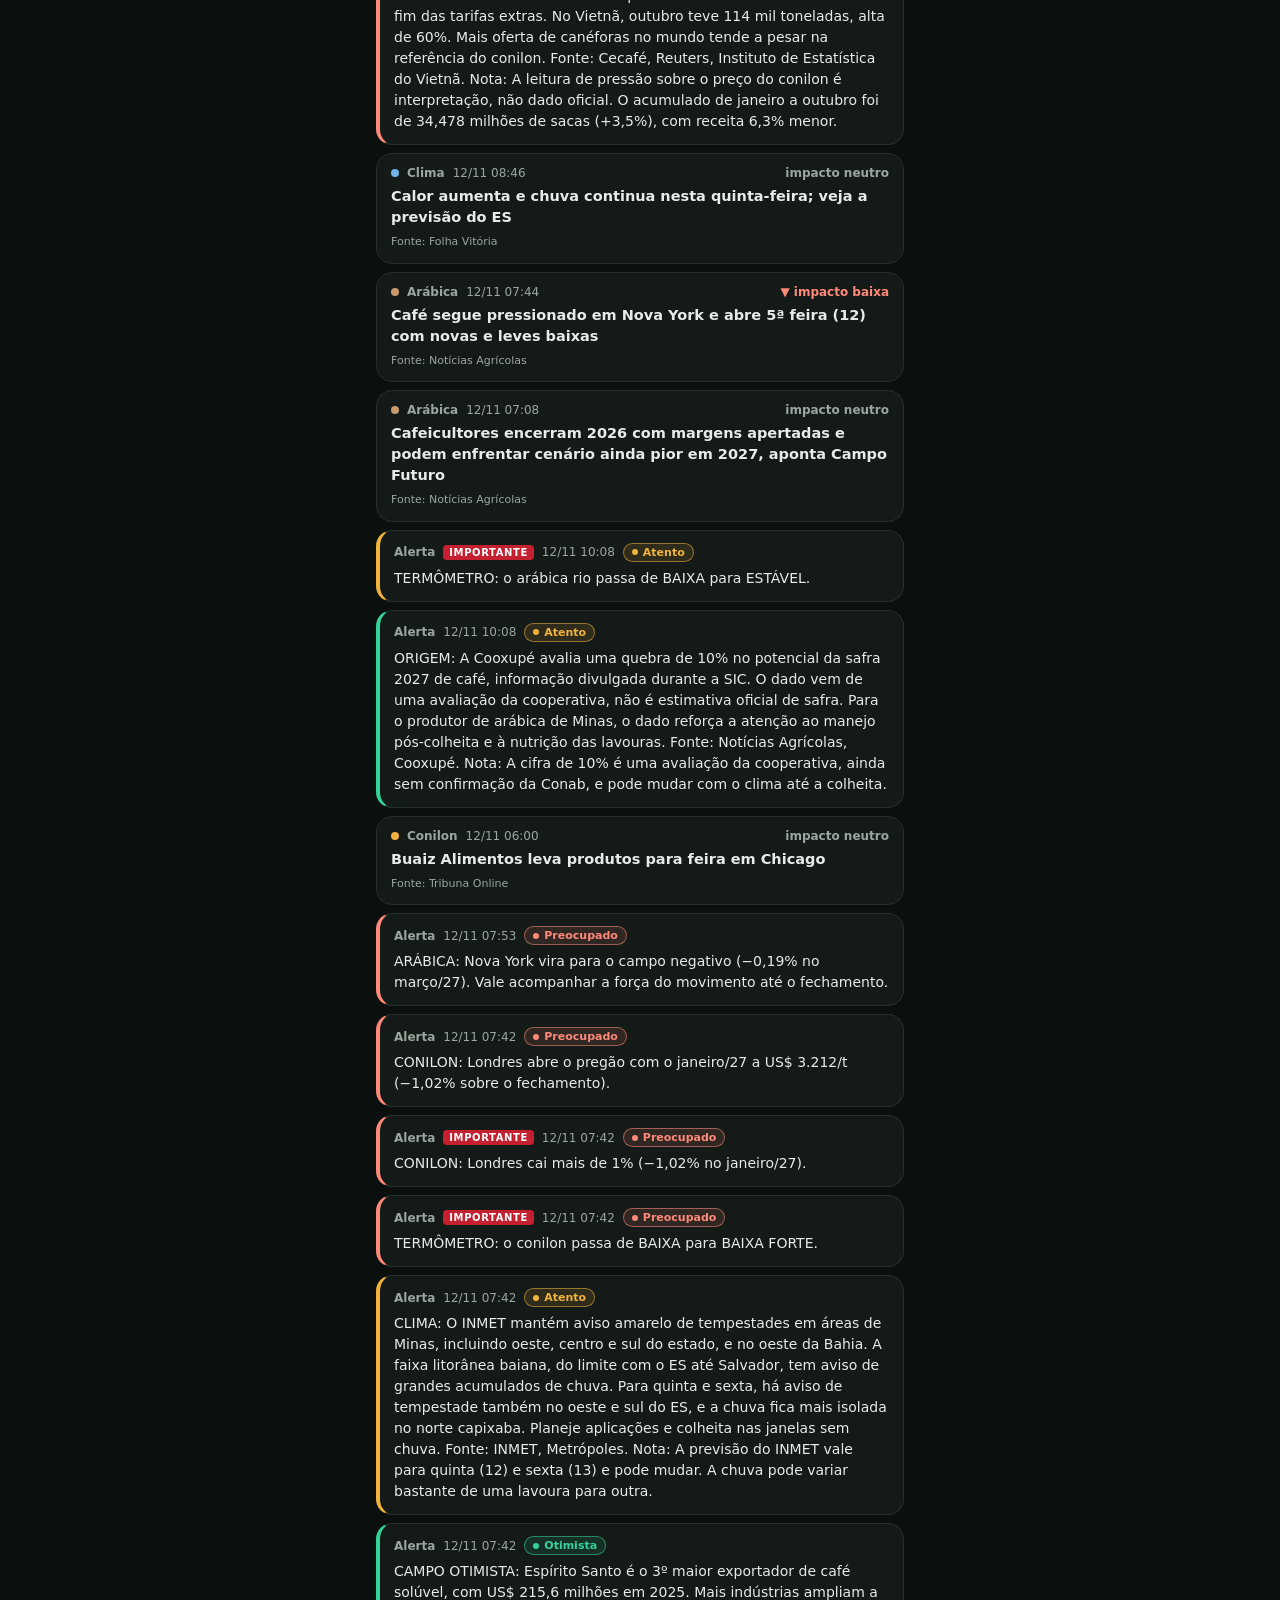
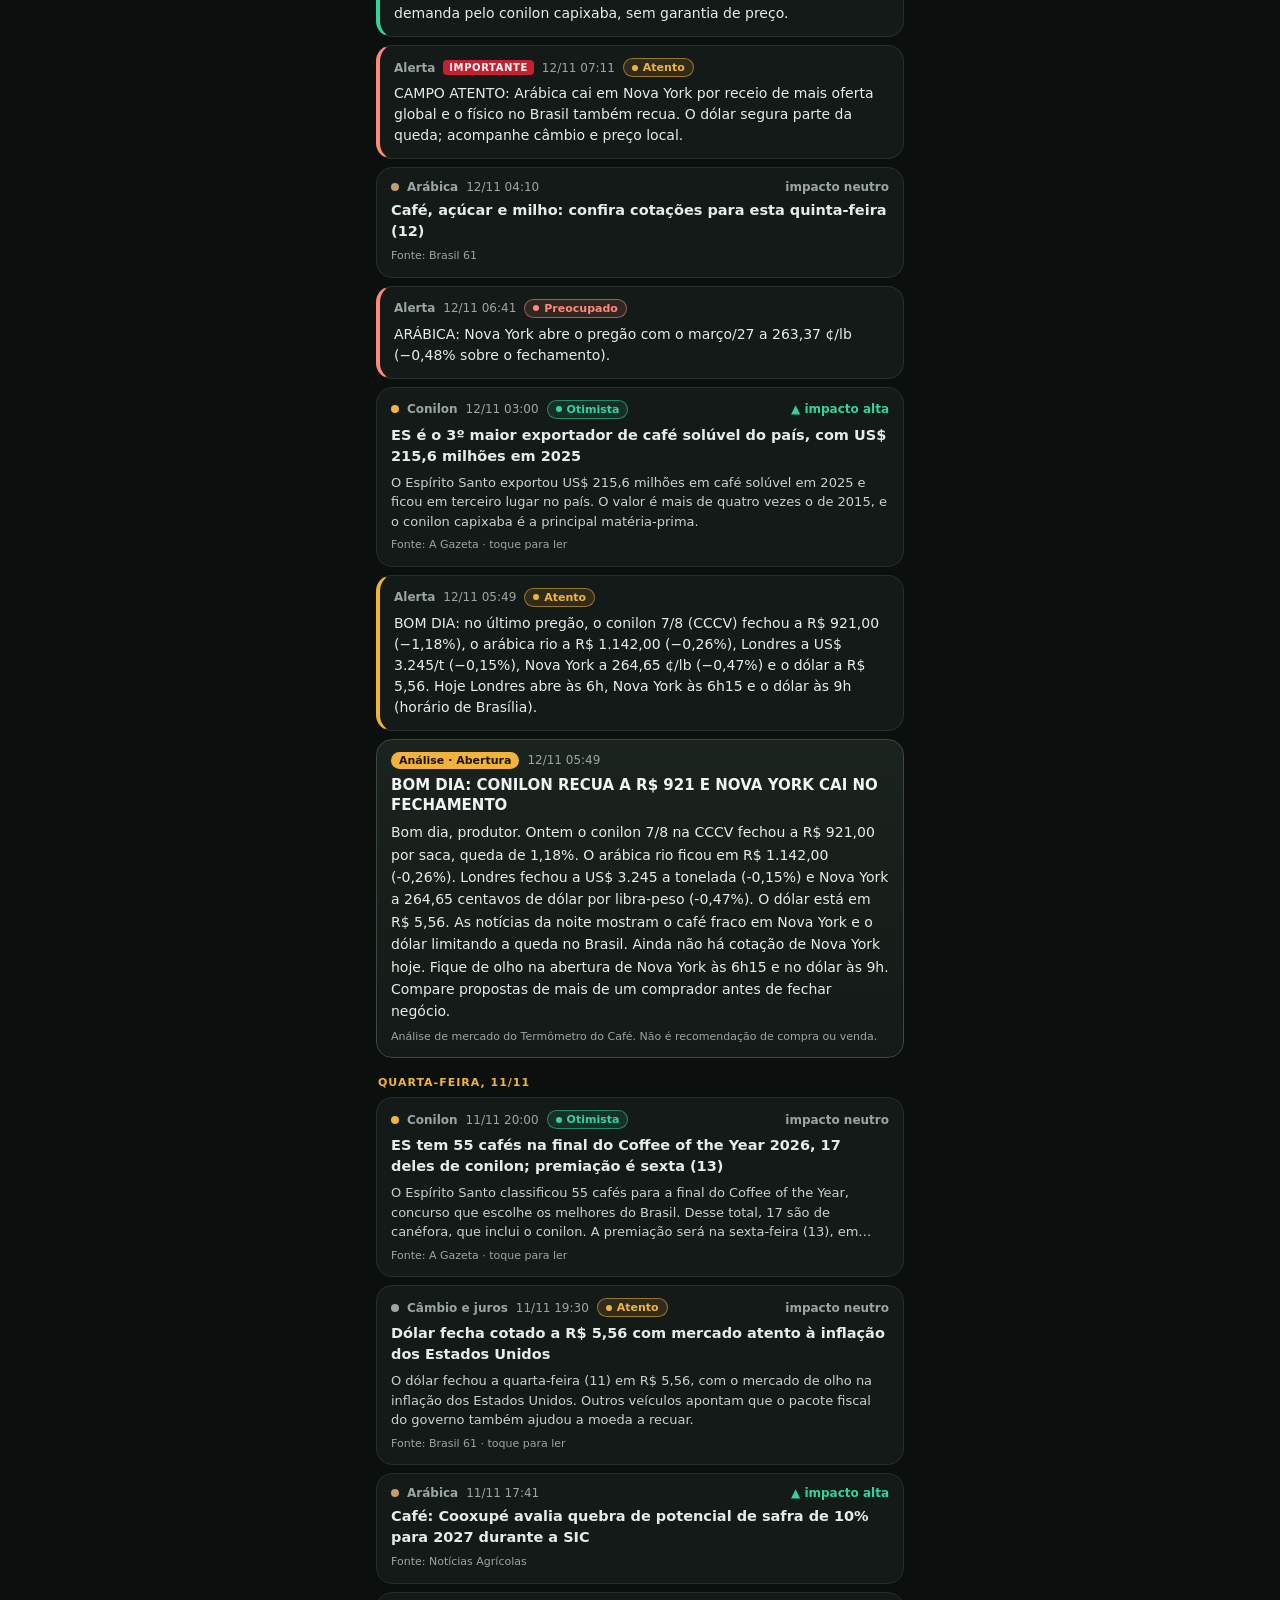
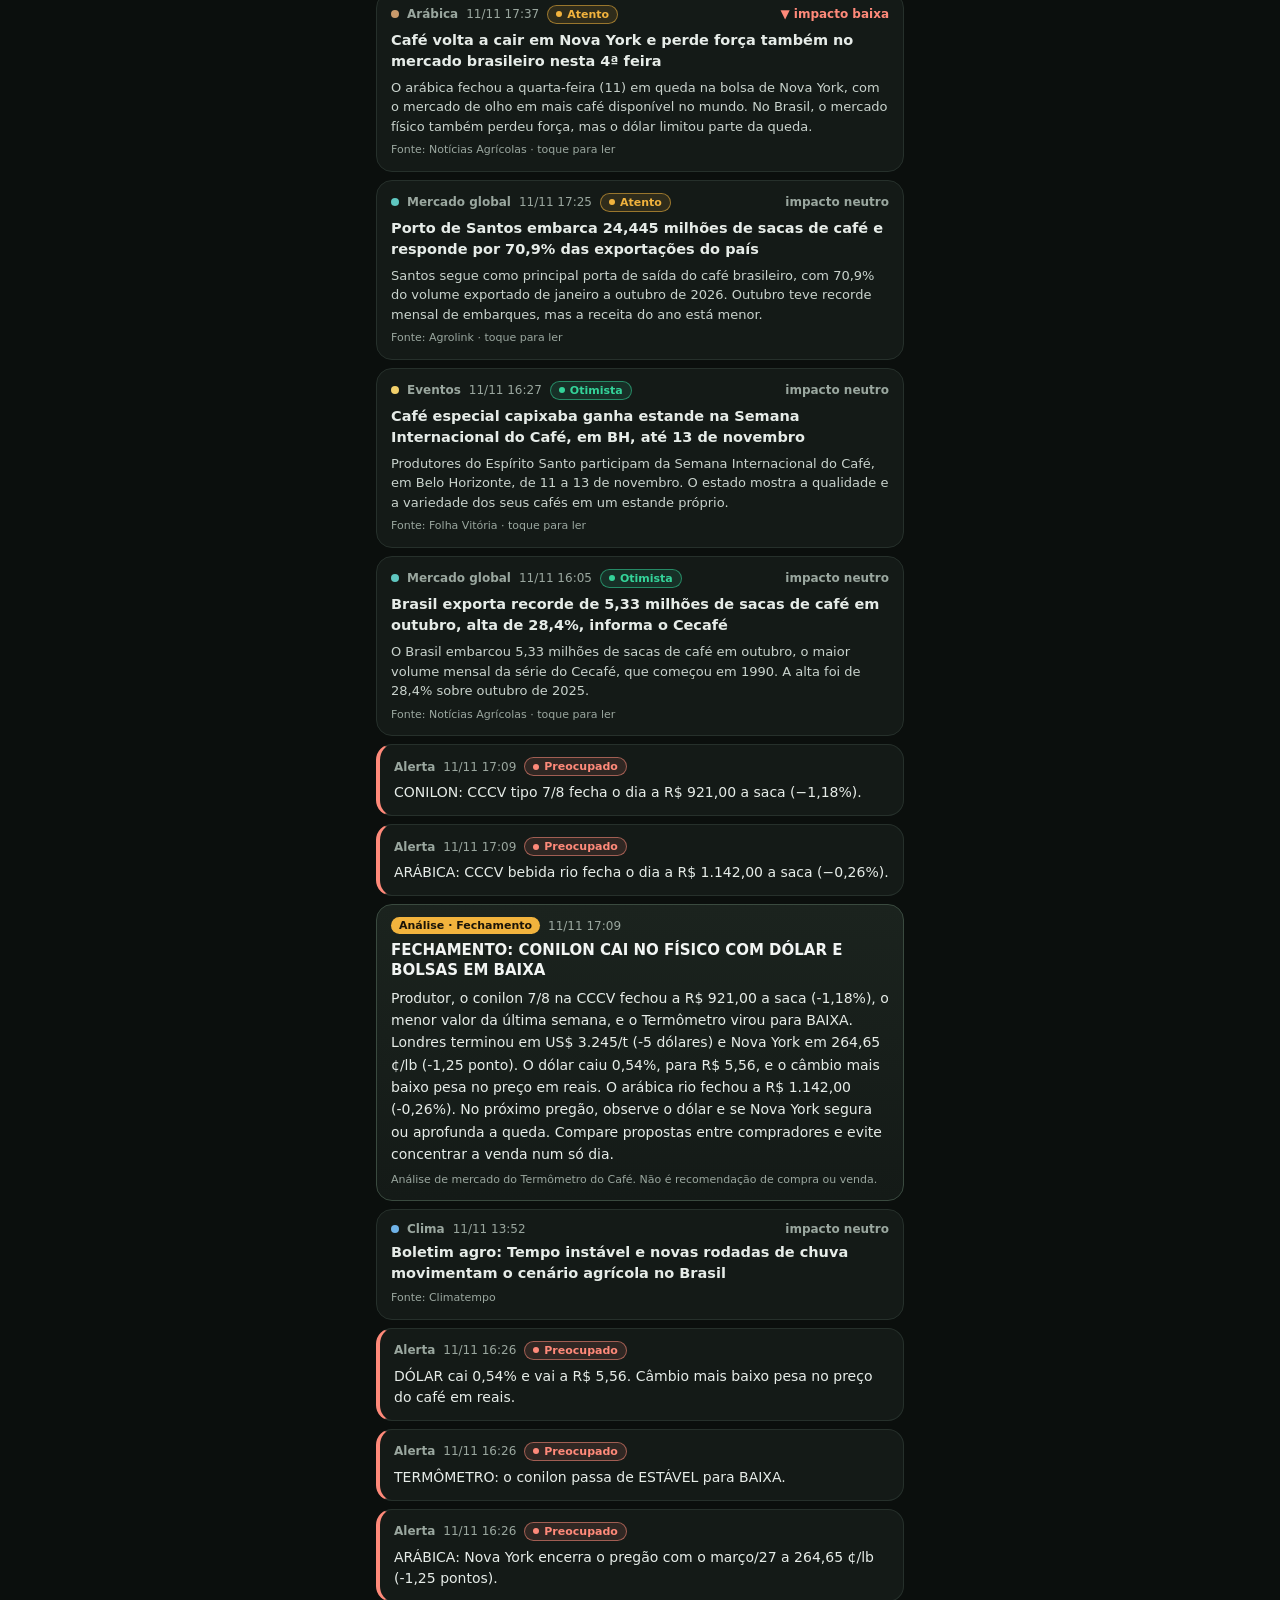
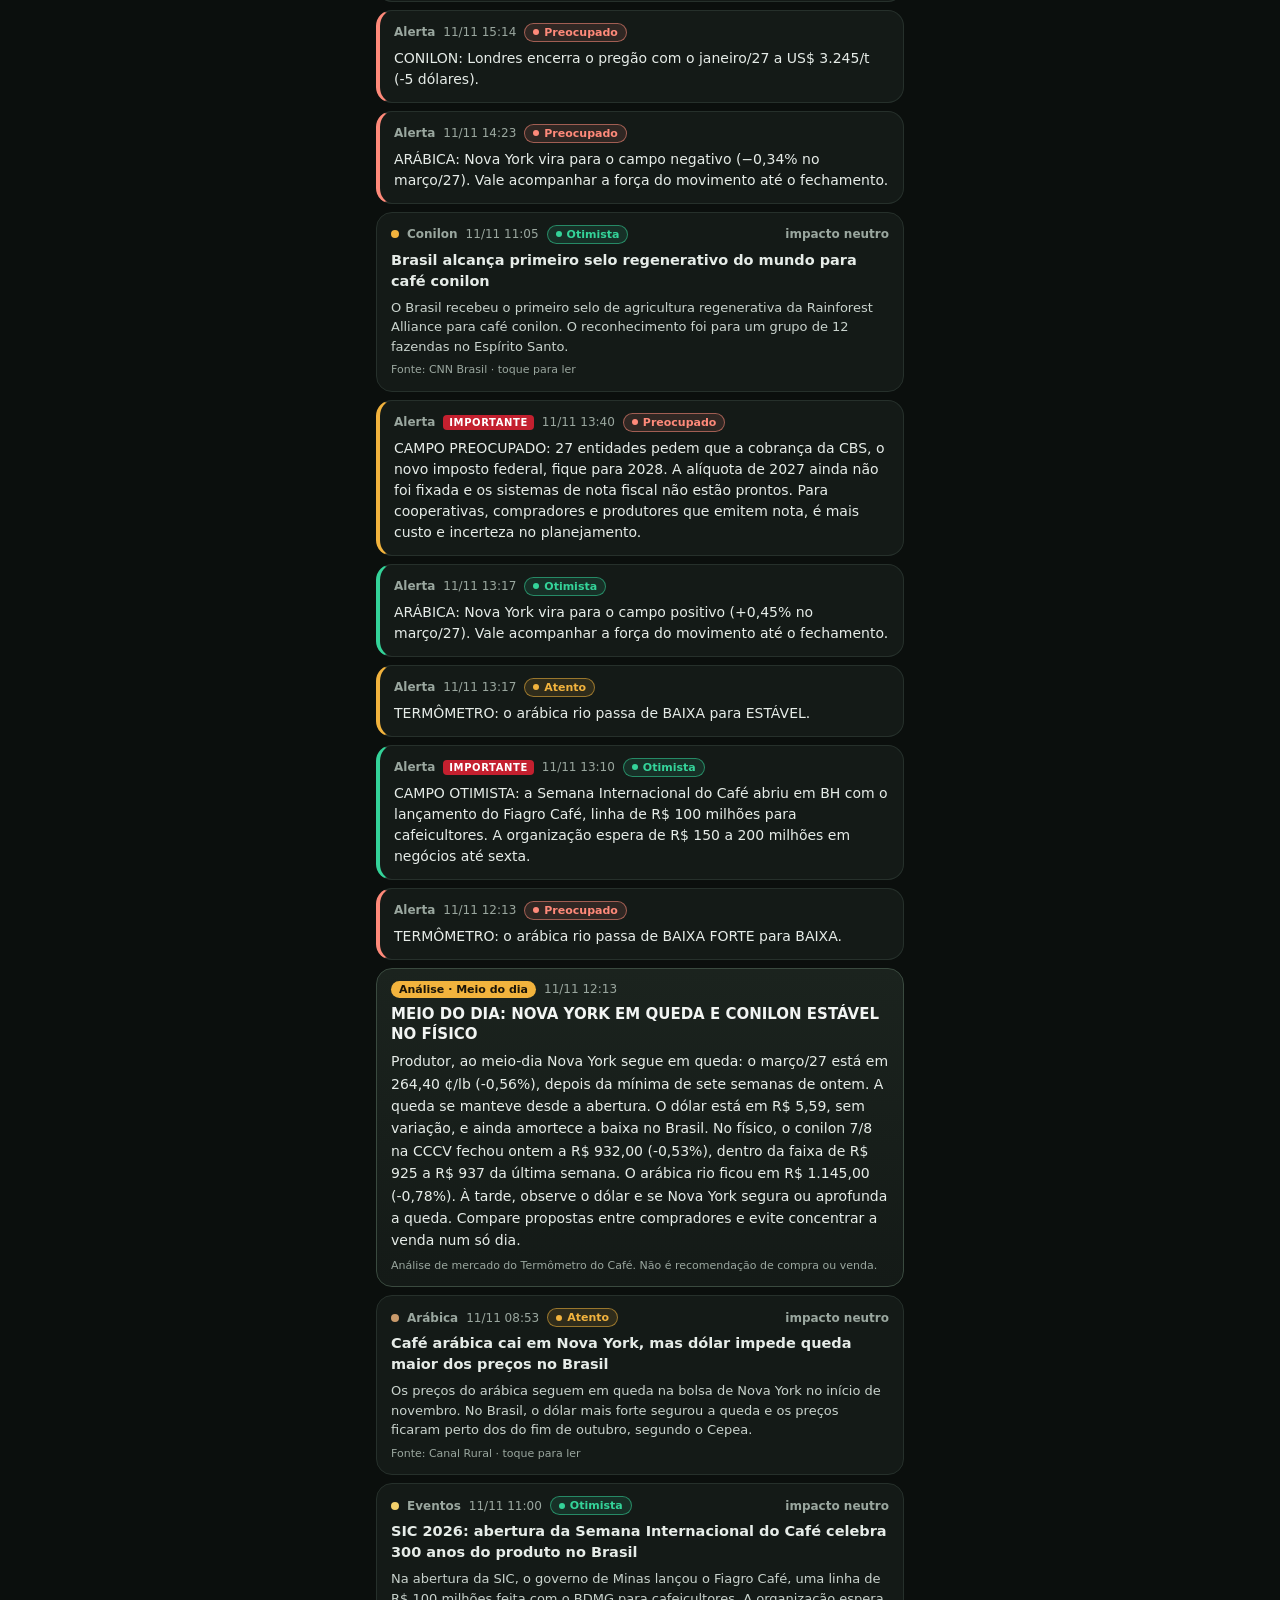
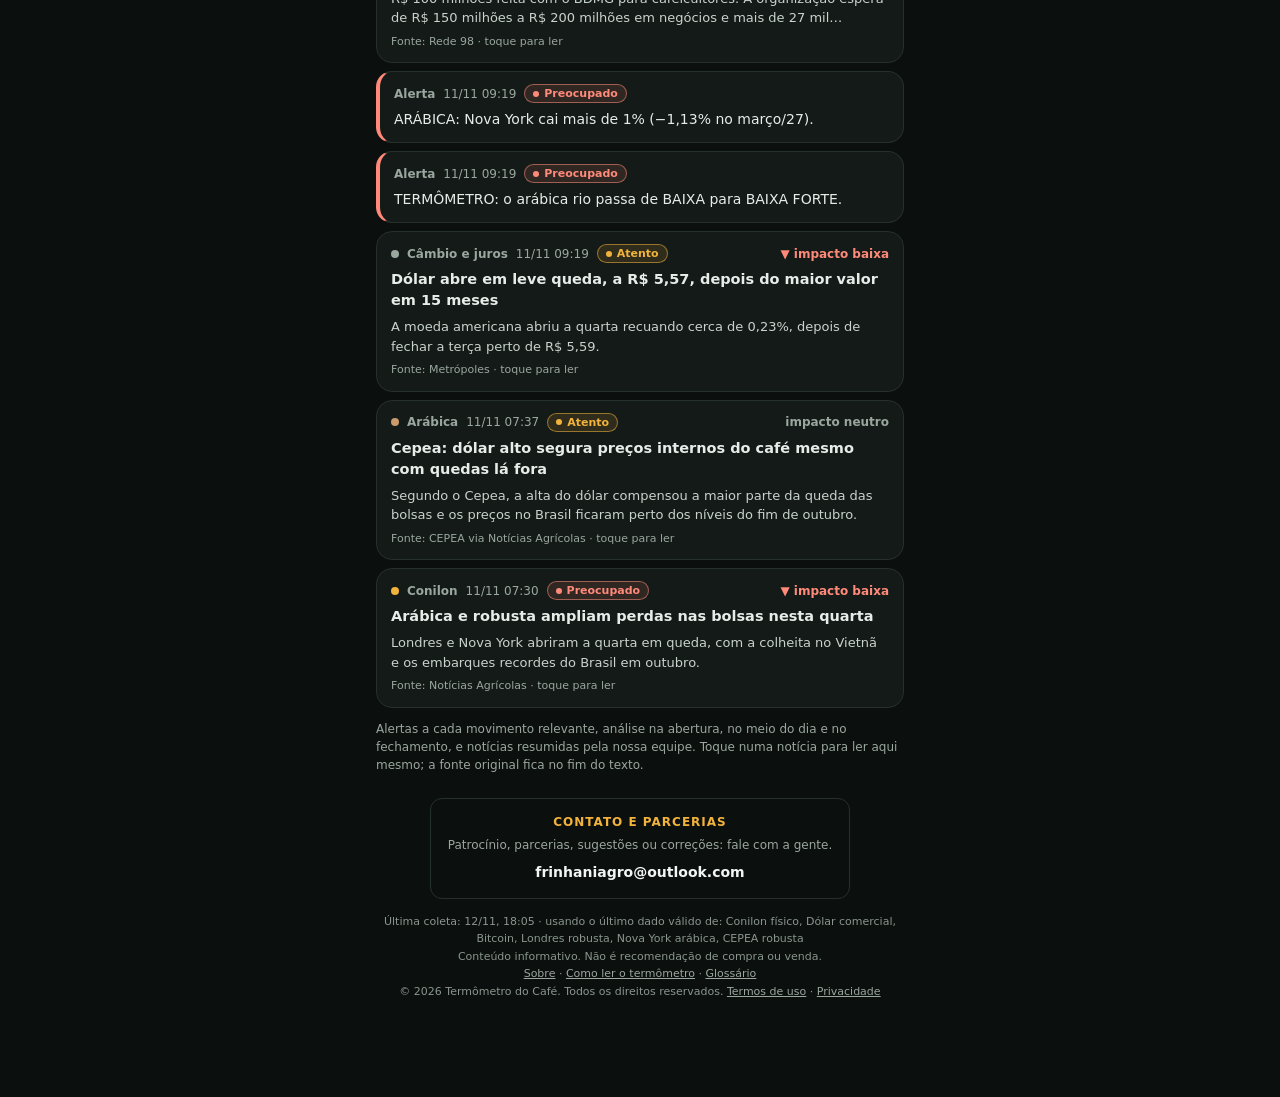
==== commit 6692df14: "site: 12/11 18:06" ====
--- a/index.html
+++ b/index.html
@@ -90,7 +90,7 @@
       <div class="tile"><span class="label" id="t-ny-l">Nova York</span><span class="v" id="t-ny">—</span><span class="d" id="t-ny-d"></span></div>
     </section>
     <p class="note" style="margin:6px 4px 0" id="t-nota">Bolsas com 15 min de atraso.</p>
-    <div class="ad" aria-label="Espaço publicitário">Espaço patrocinado</div>
+    <a class="ad" href="&#109;&#97;&#105;&#108;&#116;&#111;&#58;&#102;&#114;&#105;&#110;&#104;&#97;&#110;&#105;&#97;&#103;&#114;&#111;&#64;&#111;&#117;&#116;&#108;&#111;&#111;&#107;&#46;&#99;&#111;&#109;?subject=Anunciar%20no%20Term%C3%B4metro%20do%20Caf%C3%A9" aria-label="Anuncie no Termômetro do Café">Sua marca aqui, vista pelo produtor todo dia. Anuncie no Termômetro do Café</a>
     <section class="section stack" aria-labelledby="mm-t">
       <h2 class="h2" id="mm-t" style="font-size:20px">Minuto a minuto</h2>
       <div class="pills scroll" id="news-tabs">
@@ -270,7 +270,7 @@
       <p class="note" style="color:var(--fg-2)">Londres (robusta): US$/t × 0,06 × dólar = R$/saca bruto, antes de impostos, frete e prêmio regional.</p>
       <p class="note" style="color:var(--fg-2)">Nova York (arábica): ¢/lb ÷ 100 × 132,276 × dólar.</p>
     </section>
-    <div class="ad" aria-label="Espaço publicitário">Espaço patrocinado · revenda ou cooperativa</div>
+    <a class="ad" href="&#109;&#97;&#105;&#108;&#116;&#111;&#58;&#102;&#114;&#105;&#110;&#104;&#97;&#110;&#105;&#97;&#103;&#114;&#111;&#64;&#111;&#117;&#116;&#108;&#111;&#111;&#107;&#46;&#99;&#111;&#109;?subject=Anunciar%20no%20Term%C3%B4metro%20do%20Caf%C3%A9" aria-label="Anuncie no Termômetro do Café">Corretora, cooperativa ou revenda: fale com o produtor aqui. Anuncie</a>
   </main>
   <footer class="foot">
     <section class="contato" aria-label="Contato e parcerias">
--- a/styles.css
+++ b/styles.css
@@ -1 +1 @@
-/*! © 2026 Termômetro do Café. Todos os direitos reservados. Cópia, reprodução ou uso deste código e dos dados sem autorização são proibidos (Leis 9.609/98 e 9.610/98). */:root{--bg:#0B0F0D;--panel:#141A17;--panel-2:#1C2420;--line:#26302B;--fg:#F2F5F3;--fg-2:#C9D3CD;--muted:#9AA79F;--faint:#8A968F;--accent:#F2B33D;--accent-ink:#1A1408;--up:#34D399;--down:#FF8A7A;--flat:#F2B33D;--rain:#6FB3E8;--hot:#FFB48A;--dt-ok:#3FA34D;--dt-mar:#E8C33A;--dt-grossa:#E8913A;--dt-bad:#C9472F;--font-num:"Space Grotesk",ui-sans-serif,system-ui,sans-serif;--font-body:"Inter",ui-sans-serif,system-ui,-apple-system,"Segoe UI",sans-serif;--r-lg:24px;--r-md:16px;--r-sm:12px;color-scheme:dark}*{box-sizing:border-box}html,body{margin:0;background:var(--bg);color:var(--fg);font-family:var(--font-body);-webkit-text-size-adjust:100%}body{min-height:100vh}a{color:var(--accent)}button{font:inherit;color:inherit}:focus-visible{outline:2px solid var(--accent);outline-offset:2px}.num{font-family:var(--font-num);font-variant-numeric:tabular-nums}.up{color:var(--up)}.down{color:var(--down)}.flat{color:var(--flat)}.muted{color:var(--muted)}.faint{color:var(--faint)}.app{max-width:560px;margin:0 auto;padding:env(safe-area-inset-top,0px) max(16px,env(safe-area-inset-right,0px)) calc(96px + env(safe-area-inset-bottom,0px)) max(16px,env(safe-area-inset-left,0px))}.top{display:flex;align-items:center;justify-content:space-between;gap:12px;padding:18px 4px 12px}.brand{display:flex;align-items:center;gap:10px;min-width:0}.brand-name{font-family:var(--font-num);font-weight:700;font-size:19px;letter-spacing:-0.2px}.brand-sub{font-size:12px;color:var(--muted);white-space:nowrap;overflow:hidden;text-overflow:ellipsis}.top-temp{font-family:var(--font-num);font-weight:600;font-size:18px;color:var(--accent);white-space:nowrap}.icon-btn{width:44px;height:44px;border-radius:14px;border:1px solid var(--line);background:var(--panel);display:inline-flex;align-items:center;justify-content:center;cursor:pointer;flex-shrink:0}.card{background:var(--panel);border:1px solid var(--line);border-radius:var(--r-lg);padding:16px;display:flex;flex-direction:column;gap:12px}.stack{display:flex;flex-direction:column;gap:12px}.section{margin-top:16px}.h2{margin:0;font-family:var(--font-num);font-weight:700;font-size:18px}.label{font-size:11px;font-weight:600;letter-spacing:1.2px;color:var(--muted);text-transform:uppercase}.note{margin:0;font-size:12px;line-height:1.5;color:var(--muted)}.seg{padding:4px;border-radius:14px;background:var(--panel);border:1px solid var(--line);display:grid;grid-template-columns:repeat(2,minmax(0,1fr));gap:4px}.seg button{min-height:40px;border:0;border-radius:10px;background:transparent;color:var(--fg-2);font-weight:600;font-size:14px;cursor:pointer}.seg button[aria-selected="true"]{background:var(--accent);color:var(--accent-ink)}.pills{display:flex;flex-wrap:wrap;gap:6px}.pill{min-height:36px;padding:0 14px;border-radius:999px;border:1px solid var(--line);background:var(--panel);color:var(--fg-2);font-size:13px;font-weight:600;cursor:pointer}.pill[aria-pressed="true"]{background:var(--accent);border-color:var(--accent);color:var(--accent-ink)}.hero{margin-top:12px;padding:18px;border-radius:var(--r-lg);background:radial-gradient(120% 90% at 20% 0%,#1E2B24 0%,#121815 60%);border:1px solid var(--line);display:flex;flex-direction:column;gap:14px}.hero-top{display:flex;align-items:center;justify-content:space-between;gap:8px}.info-btn{width:32px;height:32px;border-radius:50%;border:1px solid var(--accent);background:rgba(242,179,61,.12);color:var(--accent);font-family:var(--font-num);font-weight:700;cursor:pointer}.live{display:inline-flex;align-items:center;gap:6px;font-size:12px;color:var(--muted)}.live i{width:8px;height:8px;border-radius:50%;background:var(--up);animation:pulse 1.8s ease-out infinite}.live.stale i{background:var(--down);animation:none}@keyframes pulse{0%{box-shadow:0 0 0 0 rgba(52,211,153,.55)}70%{box-shadow:0 0 0 10px rgba(52,211,153,0)}100%{box-shadow:0 0 0 0 rgba(52,211,153,0)}}.hero-body{display:flex;align-items:center;gap:16px}.thermo-btn{width:132px;height:236px;flex-shrink:0;perspective:700px;position:relative;padding:0;border:0;background:transparent;cursor:pointer}.thermo3d{position:absolute;inset:0;transform-style:preserve-3d;animation:turn 9s ease-in-out infinite}@keyframes turn{0%,100%{transform:rotateY(-22deg) rotateX(6deg)}50%{transform:rotateY(22deg) rotateX(2deg)}}.th-back{position:absolute;left:22px;top:8px;width:88px;height:186px;border-radius:16px;background:linear-gradient(180deg,rgba(255,255,255,.05),rgba(255,255,255,.01));border:1px solid rgba(255,255,255,.08);transform:translateZ(-26px)}.th-tube{position:absolute;left:49px;top:12px;width:34px;height:176px;border-radius:17px;background:linear-gradient(90deg,rgba(255,255,255,.22) 0%,rgba(255,255,255,.05) 38%,rgba(255,255,255,.02) 60%,rgba(255,255,255,.16) 100%);border:1px solid rgba(255,255,255,.28);box-shadow:inset 0 0 12px rgba(0,0,0,.6);overflow:hidden}.th-merc{position:absolute;left:7px;right:7px;bottom:0;height:50%;border-radius:10px 10px 0 0;background:linear-gradient(90deg,var(--tc) 0%,#fff 45%,var(--tc) 100%);transition:height 1s cubic-bezier(.2,.8,.2,1);animation:glow 2.4s ease-in-out infinite}@keyframes glow{0%,100%{filter:brightness(1)}50%{filter:brightness(1.25)}}.th-bulb{position:absolute;left:37px;top:170px;width:58px;height:58px;border-radius:50%;background:radial-gradient(circle at 35% 30%,#fff 0%,var(--tc) 45%,rgba(0,0,0,.35) 100%);box-shadow:0 0 28px var(--tc);transform:translateZ(8px)}.th-shine{position:absolute;left:56px;top:190px;width:10px;height:14px;border-radius:50%;background:rgba(255,255,255,.55);filter:blur(2px);transform:translateZ(30px)}.th-scale{position:absolute;left:88px;top:12px;height:176px;display:flex;flex-direction:column;justify-content:space-between;transform:translateZ(14px);font-size:9px;font-weight:600;white-space:nowrap;text-align:left}.hero-num{display:flex;flex-direction:column;gap:6px;min-width:0}.big{font-family:var(--font-num);font-weight:700;font-size:44px;line-height:1;letter-spacing:-1.2px;font-variant-numeric:tabular-nums}.chip{align-self:flex-start;padding:6px 12px;border-radius:999px;font-family:var(--font-num);font-weight:700;font-size:15px;border:1px solid currentColor;background:rgba(255,255,255,.04)}.kv{font-size:12px;color:var(--fg-2)}.kv b{color:var(--fg);font-weight:600}.why{margin:0;padding:12px 14px;border-radius:14px;background:rgba(255,255,255,.04);font-size:13px;line-height:1.5;color:#E6ECE8}.btn{display:flex;align-items:center;justify-content:center;gap:6px;min-height:46px;border-radius:14px;border:0;background:var(--accent);color:var(--accent-ink);font-weight:700;font-size:14px;text-decoration:none;cursor:pointer;padding:0 16px}.btn.ghost{background:var(--panel);color:var(--fg);border:1px solid var(--line)}.row2{display:grid;grid-template-columns:repeat(2,minmax(0,1fr));gap:8px}.tiles{margin-top:12px;display:grid;grid-template-columns:repeat(3,minmax(0,1fr));gap:8px}.tile{padding:12px 10px;border-radius:var(--r-md);background:var(--panel);border:1px solid var(--line);display:flex;flex-direction:column;gap:4px;min-width:0}.tile .v{font-family:var(--font-num);font-weight:700;font-size:20px;font-variant-numeric:tabular-nums}.tile .d{font-size:12px}.day{width:100%;display:flex;align-items:center;gap:8px;min-height:48px;padding:0 12px;border-radius:14px;background:var(--panel);border:1px solid var(--line);cursor:pointer;text-align:left}.day[aria-pressed="true"]{background:var(--panel-2);border-color:var(--accent)}.day .n{width:66px;font-size:14px;font-weight:600}.day .mi{width:40px;color:var(--rain);font-size:14px}.day .ma{width:40px;color:var(--hot);font-size:14px}.day .bar{flex:1;height:8px;border-radius:4px;background:var(--panel-2);position:relative;overflow:hidden}.day .bar i{position:absolute;left:0;top:0;bottom:0;background:var(--rain);border-radius:4px}.day .mm{width:66px;text-align:right;font-family:var(--font-num);font-weight:600;color:var(--rain);font-size:14px}.news{list-style:none;margin:0;padding:0;display:flex;flex-direction:column;gap:8px}.news li{padding:12px 14px;border-radius:var(--r-md);background:var(--panel);border:1px solid var(--line);display:flex;flex-direction:column;gap:6px}.news .meta{display:flex;align-items:center;gap:8px;font-size:12px;color:var(--muted);flex-wrap:wrap}.news .dot{width:8px;height:8px;border-radius:50%}.news .imp{margin-left:auto;font-weight:600}.news a{color:#E6ECE8;font-size:14px;line-height:1.45;text-decoration:none}.news a:hover{color:var(--accent)}.ad{margin-top:16px;min-height:72px;border-radius:14px;border:1px dashed #3A4740;display:flex;align-items:center;justify-content:center;font-size:12px;color:var(--faint);letter-spacing:.6px;text-align:center;padding:8px}.chart{width:100%;height:auto;display:block}.mov{display:flex;align-items:center;gap:12px;padding:10px 12px;border-radius:14px;background:var(--panel);border:1px solid var(--line)}.mov .b{width:34px;height:34px;flex-shrink:0;border-radius:10px;display:flex;align-items:center;justify-content:center;font-size:13px}.mov .b.up{background:rgba(52,211,153,.12)}.mov .b.down{background:rgba(255,138,122,.12)}.mov .b.flat{background:rgba(242,179,61,.12)}.mov .t{flex:1;min-width:0;display:flex;flex-direction:column;gap:2px}.mov .t b{font-size:13px}.mov .t span{font-size:12px;color:var(--muted)}.mov .p{font-family:var(--font-num);font-weight:600;font-size:14px;white-space:nowrap}.formula{padding:10px 12px;border-radius:12px;background:var(--bg);font-family:var(--font-num);font-size:12.5px;line-height:1.7;color:#E6ECE8;overflow-x:auto}.tbl-wrap{overflow-x:auto}.tbl{width:100%;border-collapse:collapse;font-size:13px;font-variant-numeric:tabular-nums}.tbl th{text-align:left;font-size:11px;letter-spacing:.8px;text-transform:uppercase;color:var(--muted);font-weight:600;padding:8px 6px;border-bottom:1px solid var(--line)}.tbl td{padding:10px 6px;border-bottom:1px solid var(--line);vertical-align:top}.tbl td.r,.tbl th.r{text-align:right}.tbl .sub{display:block;font-size:11px;color:var(--faint);margin-top:2px}.wx{padding:18px;border-radius:var(--r-lg);background:radial-gradient(110% 90% at 80% 0%,#2B2615 0%,#141A17 60%);border:1px solid var(--line);display:flex;align-items:center;gap:16px}.wx .t{font-family:var(--font-num);font-weight:700;font-size:48px;line-height:1}select{min-height:40px;border-radius:12px;border:1px solid var(--line);background:var(--panel);color:var(--fg);padding:0 10px;font:inherit;font-size:13px;max-width:100%}.dt-now{display:flex;align-items:center;gap:16px;padding:14px;border-radius:var(--r-md);border:1px solid var(--dtc);background:color-mix(in srgb,var(--dtc) 14%,transparent)}.dt-now .v{font-family:var(--font-num);font-weight:700;font-size:40px;line-height:1}.dt-now .z{font-family:var(--font-num);font-weight:700;font-size:16px;color:var(--dtc)}.rng label{display:flex;justify-content:space-between;font-size:13px;font-weight:600}input[type="range"]{width:100%;accent-color:var(--accent);height:32px}.dt-canvas{width:100%;height:auto;display:block;border-radius:8px}.legend{display:grid;grid-template-columns:repeat(2,minmax(0,1fr));gap:6px 10px;font-size:11px;color:var(--fg-2)}.legend span{display:flex;align-items:center;gap:6px}.legend i{width:12px;height:12px;border-radius:3px;flex-shrink:0}.hours{display:grid;grid-template-columns:repeat(7,minmax(0,1fr));gap:4px}.hours button{display:flex;flex-direction:column;align-items:center;gap:2px;padding:8px 0;min-height:52px;border-radius:12px;border:2px solid transparent;cursor:pointer;color:#0B0F0D}.hours button[aria-pressed="true"]{border-color:#fff}.hours .h{font-size:11px;font-weight:600}.hours .v{font-family:var(--font-num);font-weight:700;font-size:14px}.calda ol{margin:0;padding-left:22px;display:flex;flex-direction:column;gap:4px;font-size:13px;color:#E6ECE8}.badge{font-size:11px;font-weight:600;color:var(--accent);border:1px solid var(--accent);border-radius:999px;padding:3px 8px;white-space:nowrap}.nav{position:fixed;left:0;right:0;bottom:0;z-index:10;background:rgba(11,15,13,.97);border-top:1px solid var(--line);padding:0 max(0px,env(safe-area-inset-right,0px)) env(safe-area-inset-bottom,0px) max(0px,env(safe-area-inset-left,0px))}.nav-in{max-width:560px;margin:0 auto;display:grid;grid-template-columns:repeat(4,minmax(0,1fr));height:72px}.nav a{display:flex;flex-direction:column;align-items:center;justify-content:center;gap:4px;color:var(--muted);font-size:11px;font-weight:600;text-decoration:none}.nav a[aria-current="page"]{color:var(--accent)}.modal{position:fixed;inset:0;z-index:20;background:rgba(5,8,6,.78);display:flex;justify-content:center;align-items:flex-start;padding:12vh 18px 0}.modal[hidden]{display:none}.modal-box{width:100%;max-width:380px;padding:20px;border-radius:22px;background:#161D19;border:1px solid #2E3A34;box-shadow:0 24px 60px rgba(0,0,0,.6);display:flex;flex-direction:column;gap:14px}.modal-box h2{margin:0;font-family:var(--font-num);font-size:18px}.modal-box p{margin:0;font-size:13.5px;line-height:1.55;color:var(--fg-2)}.modal-box .k{font-size:13px;font-weight:600}.foot{margin-top:24px;font-size:11px;color:var(--faint);line-height:1.6;text-align:center}.foot a{color:var(--muted)}.skeleton{color:transparent !important;background:var(--panel-2);border-radius:8px}@media (prefers-reduced-motion:reduce){.thermo3d,.th-merc,.live i{animation:none}.th-merc{transition:none}}@media (min-width:720px){.app{padding-top:12px}}.tbl tr.linha{cursor:pointer}.tbl tr.linha:hover td,.tbl tr.linha[aria-expanded="true"] td{background:var(--panel-2)}.tbl tr.linha td:first-child::before{content:"▸ ";color:var(--faint)}.tbl tr.linha[aria-expanded="true"] td:first-child::before{content:"▾ ";color:var(--accent)}.tbl tr.det td{background:var(--panel-2);padding:12px 10px 14px}.det-box{display:flex;flex-direction:column;gap:10px}.det-stats{display:grid;grid-template-columns:repeat(3,minmax(0,1fr));gap:6px;font-size:12px}.det-stats div{background:var(--panel);border:1px solid var(--line);border-radius:10px;padding:8px;display:flex;flex-direction:column;gap:2px}.det-stats b{font-family:var(--font-num);font-size:14px}.periodos{display:flex;gap:6px}.periodos .pill{min-height:32px;padding:0 12px;font-size:12px}.tip{position:absolute;pointer-events:none;background:#0B0F0D;border:1px solid var(--line);border-radius:8px;padding:4px 8px;font-size:12px;white-space:nowrap;transform:translate(-50%,-120%)}.leitura{display:flex;align-items:baseline;gap:10px;flex-wrap:wrap}.news li.sep{background:transparent;border:0;padding:10px 2px 0;font-size:11px;font-weight:700;letter-spacing:1px;text-transform:uppercase;color:var(--accent)}.tl-analise{background:linear-gradient(180deg,#1B231E,#141A17) !important;border-color:#3A4A3F !important}.tag-an{font-weight:700;color:var(--accent-ink);background:var(--accent);border-radius:999px;padding:2px 8px;font-size:11px}.an-tit{font-family:var(--font-num);font-size:15px;line-height:1.35}.an-txt{margin:0;font-size:14px;line-height:1.6;color:#E6ECE8;white-space:pre-line}.contato{margin:0 auto 14px;max-width:420px;padding:14px 16px;border:1px solid var(--line,#2E3A34);border-radius:12px;text-align:center}.contato b{display:block;font-size:12px;letter-spacing:1px;text-transform:uppercase;color:var(--accent);margin-bottom:4px}.contato p{margin:0 0 6px;font-size:12px;color:var(--muted)}.contato a{font-size:14px;font-weight:600;color:var(--fg,#E6ECE8);text-decoration:none;word-break:break-all}.tl-alerta{border-left:4px solid var(--muted) !important}.tl-alerta.al-up{border-left-color:var(--up) !important}.tl-alerta.al-down{border-left-color:var(--down) !important}.tl-alerta.al-flat{border-left-color:var(--flat) !important}.al-txt{font-size:14px;line-height:1.5;color:#E6ECE8}.pills.scroll{flex-wrap:nowrap;overflow-x:auto;scrollbar-width:none;margin:0 -4px;padding:0 4px 2px}.pills.scroll::-webkit-scrollbar{display:none}.pills.scroll .pill{flex-shrink:0}.humor{display:inline-flex;align-items:center;gap:5px;font-size:11px;font-weight:700;color:var(--hc);border:1px solid color-mix(in srgb,var(--hc) 55%,transparent);background:color-mix(in srgb,var(--hc) 12%,transparent);border-radius:999px;padding:2px 8px}.humor::before{content:"";width:6px;height:6px;border-radius:50%;background:var(--hc)}.news li.nw{cursor:default}.news .nw-tit{font-weight:600;font-size:14.5px}.nw-res{font-size:13px;line-height:1.5;color:var(--fg-2);display:-webkit-box;-webkit-line-clamp:3;-webkit-box-orient:vertical;overflow:hidden}.voltar{display:inline-flex;align-items:center;min-height:44px;font-weight:600;font-size:14px;text-decoration:none;margin:0 4px}.leitor{background:var(--panel);border:1px solid var(--line);border-radius:var(--r-lg);padding:18px 16px;display:flex;flex-direction:column;gap:12px}.leitor .meta{display:flex;align-items:center;gap:8px;font-size:12px;color:var(--muted);flex-wrap:wrap}.leitor .dot{width:8px;height:8px;border-radius:50%}.lt-tit{margin:0;font-family:var(--font-num);font-size:22px;line-height:1.25;letter-spacing:-0.3px}.lt-imp{font-size:13px;color:var(--fg-2);padding:10px 12px;border-radius:12px;border-left:4px solid var(--ic);background:rgba(255,255,255,.03)}.lt-imp b{color:var(--ic)}.lt-lead{margin:0;font-size:15.5px;line-height:1.55;font-weight:600;color:var(--fg)}.lt-p{margin:0;font-size:15px;line-height:1.7;color:#E6ECE8}.lt-fonte{margin-top:6px;padding-top:14px;border-top:1px solid var(--line);display:flex;flex-direction:column;gap:6px}.lt-fonte b{font-size:15px}.seg.seg3{grid-template-columns:repeat(3,minmax(0,1fr))}.mapa-box{position:relative;width:100%;aspect-ratio:3 / 4;max-height:70vh;border-radius:14px;overflow:hidden;background:var(--panel-2);border:1px solid var(--line)}.mapa-box iframe{position:absolute;inset:0;width:100%;height:100%;border:0}@media (min-width:520px){.mapa-box{aspect-ratio:4 / 3}}.dias-h{display:flex;gap:8px;overflow-x:auto;padding:2px 2px 6px;margin:0 -2px;scroll-snap-type:x proximity}.dia-c{flex:0 0 84px;scroll-snap-align:start;display:flex;flex-direction:column;align-items:center;gap:3px;padding:10px 6px;border-radius:14px;background:var(--panel);border:1px solid var(--line);cursor:pointer}.dia-c[aria-pressed="true"]{background:var(--panel-2);border-color:var(--accent)}.dia-c b{font-size:13px}.dia-c .dt{font-size:11px;color:var(--muted)}.dia-c .ma{color:var(--hot);font-weight:700;font-size:16px}.dia-c .mi{color:var(--rain);font-weight:700;font-size:15px}.dia-c .mm{color:var(--rain);font-size:12px;white-space:nowrap}.hd-top{display:flex;align-items:baseline;justify-content:space-between;gap:8px;flex-wrap:wrap}.hd-top b{font-family:var(--font-num);font-size:16px}.hd-wrap{max-height:420px;overflow:auto}.tbl.hd{font-size:12.5px}.tbl.hd th{position:sticky;top:0;background:var(--panel);font-size:10px;padding:6px 4px}.tbl.hd td{padding:8px 4px;white-space:nowrap}.seta{display:inline-block;color:var(--fg-2)}.mapa-cv{width:100%;height:auto;display:block;border-radius:14px;border:1px solid var(--line);cursor:crosshair}.mapa-leg{display:flex;align-items:center;gap:8px;font-size:11px;color:var(--fg-2)}.mapa-leg i{flex:1;height:10px;border-radius:5px;border:1px solid var(--line)}.leitura-ind{padding:10px 12px;border-radius:12px;background:var(--bg);border:1px solid var(--line);font-size:12.5px;line-height:1.5;color:var(--fg-2);display:flex;flex-direction:column;gap:2px;min-height:64px}.li-top{display:flex;align-items:baseline;gap:10px;flex-wrap:wrap}.li-top b{font-size:20px;color:var(--fg)}.li-top .muted{font-size:12px}button.mov{width:100%;text-align:left;cursor:pointer}.mov[aria-pressed="true"]{border-color:var(--accent);background:var(--panel-2)}.imp-tag{font-size:10px;font-weight:800;letter-spacing:.6px;color:#fff;background:#C4202F;border-radius:4px;padding:2px 6px}.lt-sub{margin:6px 0 0;font-family:var(--font-num);font-size:15px;color:var(--accent)}.cookies{position:fixed;left:12px;right:12px;bottom:calc(84px + env(safe-area-inset-bottom,0px));z-index:20;max-width:536px;margin:0 auto;background:#141B17;border:1px solid var(--line);border-radius:14px;padding:14px;box-shadow:0 8px 28px rgba(0,0,0,.45)}.pagina .cookies{bottom:12px}.cookies p{margin:0 0 10px;font-size:13px;line-height:1.5;color:var(--fg-2,#C9D2CC)}.cookies a{color:var(--accent)}.cookies-bt{display:flex;gap:8px;justify-content:flex-end;flex-wrap:wrap}.cookies button{min-height:40px;padding:0 16px;border-radius:10px;border:1px solid var(--line);background:transparent;color:var(--fg,#E6ECE8);font:inherit;font-size:13px;font-weight:600;cursor:pointer}.cookies button.sim{background:var(--accent);border-color:var(--accent);color:#0B0F0D}.doc h2{margin-top:8px}.doc dt{font-weight:700;margin-top:10px;color:var(--fg,#E6ECE8)}.doc dd{margin:2px 0 0;color:var(--fg-2,#C9D2CC)}.doc table{width:100%;border-collapse:collapse;font-size:13px}.doc td,.doc th{border-bottom:1px solid var(--line);padding:6px 4px;text-align:left;vertical-align:top}.doc nav.docnav{display:flex;gap:12px;flex-wrap:wrap;font-size:13px}+/*! © 2026 Termômetro do Café. Todos os direitos reservados. Cópia, reprodução ou uso deste código e dos dados sem autorização são proibidos (Leis 9.609/98 e 9.610/98). */:root{--bg:#0B0F0D;--panel:#141A17;--panel-2:#1C2420;--line:#26302B;--fg:#F2F5F3;--fg-2:#C9D3CD;--muted:#9AA79F;--faint:#8A968F;--accent:#F2B33D;--accent-ink:#1A1408;--up:#34D399;--down:#FF8A7A;--flat:#F2B33D;--rain:#6FB3E8;--hot:#FFB48A;--dt-ok:#3FA34D;--dt-mar:#E8C33A;--dt-grossa:#E8913A;--dt-bad:#C9472F;--font-num:"Space Grotesk",ui-sans-serif,system-ui,sans-serif;--font-body:"Inter",ui-sans-serif,system-ui,-apple-system,"Segoe UI",sans-serif;--r-lg:24px;--r-md:16px;--r-sm:12px;color-scheme:dark}*{box-sizing:border-box}html,body{margin:0;background:var(--bg);color:var(--fg);font-family:var(--font-body);-webkit-text-size-adjust:100%}body{min-height:100vh}a{color:var(--accent)}button{font:inherit;color:inherit}:focus-visible{outline:2px solid var(--accent);outline-offset:2px}.num{font-family:var(--font-num);font-variant-numeric:tabular-nums}.up{color:var(--up)}.down{color:var(--down)}.flat{color:var(--flat)}.muted{color:var(--muted)}.faint{color:var(--faint)}.app{max-width:560px;margin:0 auto;padding:env(safe-area-inset-top,0px) max(16px,env(safe-area-inset-right,0px)) calc(96px + env(safe-area-inset-bottom,0px)) max(16px,env(safe-area-inset-left,0px))}.top{display:flex;align-items:center;justify-content:space-between;gap:12px;padding:18px 4px 12px}.brand{display:flex;align-items:center;gap:10px;min-width:0}.brand-name{font-family:var(--font-num);font-weight:700;font-size:19px;letter-spacing:-0.2px}.brand-sub{font-size:12px;color:var(--muted);white-space:nowrap;overflow:hidden;text-overflow:ellipsis}.top-temp{font-family:var(--font-num);font-weight:600;font-size:18px;color:var(--accent);white-space:nowrap}.icon-btn{width:44px;height:44px;border-radius:14px;border:1px solid var(--line);background:var(--panel);display:inline-flex;align-items:center;justify-content:center;cursor:pointer;flex-shrink:0}.card{background:var(--panel);border:1px solid var(--line);border-radius:var(--r-lg);padding:16px;display:flex;flex-direction:column;gap:12px}.stack{display:flex;flex-direction:column;gap:12px}.section{margin-top:16px}.h2{margin:0;font-family:var(--font-num);font-weight:700;font-size:18px}.label{font-size:11px;font-weight:600;letter-spacing:1.2px;color:var(--muted);text-transform:uppercase}.note{margin:0;font-size:12px;line-height:1.5;color:var(--muted)}.seg{padding:4px;border-radius:14px;background:var(--panel);border:1px solid var(--line);display:grid;grid-template-columns:repeat(2,minmax(0,1fr));gap:4px}.seg button{min-height:40px;border:0;border-radius:10px;background:transparent;color:var(--fg-2);font-weight:600;font-size:14px;cursor:pointer}.seg button[aria-selected="true"]{background:var(--accent);color:var(--accent-ink)}.pills{display:flex;flex-wrap:wrap;gap:6px}.pill{min-height:36px;padding:0 14px;border-radius:999px;border:1px solid var(--line);background:var(--panel);color:var(--fg-2);font-size:13px;font-weight:600;cursor:pointer}.pill[aria-pressed="true"]{background:var(--accent);border-color:var(--accent);color:var(--accent-ink)}.hero{margin-top:12px;padding:18px;border-radius:var(--r-lg);background:radial-gradient(120% 90% at 20% 0%,#1E2B24 0%,#121815 60%);border:1px solid var(--line);display:flex;flex-direction:column;gap:14px}.hero-top{display:flex;align-items:center;justify-content:space-between;gap:8px}.info-btn{width:32px;height:32px;border-radius:50%;border:1px solid var(--accent);background:rgba(242,179,61,.12);color:var(--accent);font-family:var(--font-num);font-weight:700;cursor:pointer}.live{display:inline-flex;align-items:center;gap:6px;font-size:12px;color:var(--muted)}.live i{width:8px;height:8px;border-radius:50%;background:var(--up);animation:pulse 1.8s ease-out infinite}.live.stale i{background:var(--down);animation:none}@keyframes pulse{0%{box-shadow:0 0 0 0 rgba(52,211,153,.55)}70%{box-shadow:0 0 0 10px rgba(52,211,153,0)}100%{box-shadow:0 0 0 0 rgba(52,211,153,0)}}.hero-body{display:flex;align-items:center;gap:16px}.thermo-btn{width:132px;height:236px;flex-shrink:0;perspective:700px;position:relative;padding:0;border:0;background:transparent;cursor:pointer}.thermo3d{position:absolute;inset:0;transform-style:preserve-3d;animation:turn 9s ease-in-out infinite}@keyframes turn{0%,100%{transform:rotateY(-22deg) rotateX(6deg)}50%{transform:rotateY(22deg) rotateX(2deg)}}.th-back{position:absolute;left:22px;top:8px;width:88px;height:186px;border-radius:16px;background:linear-gradient(180deg,rgba(255,255,255,.05),rgba(255,255,255,.01));border:1px solid rgba(255,255,255,.08);transform:translateZ(-26px)}.th-tube{position:absolute;left:49px;top:12px;width:34px;height:176px;border-radius:17px;background:linear-gradient(90deg,rgba(255,255,255,.22) 0%,rgba(255,255,255,.05) 38%,rgba(255,255,255,.02) 60%,rgba(255,255,255,.16) 100%);border:1px solid rgba(255,255,255,.28);box-shadow:inset 0 0 12px rgba(0,0,0,.6);overflow:hidden}.th-merc{position:absolute;left:7px;right:7px;bottom:0;height:50%;border-radius:10px 10px 0 0;background:linear-gradient(90deg,var(--tc) 0%,#fff 45%,var(--tc) 100%);transition:height 1s cubic-bezier(.2,.8,.2,1);animation:glow 2.4s ease-in-out infinite}@keyframes glow{0%,100%{filter:brightness(1)}50%{filter:brightness(1.25)}}.th-bulb{position:absolute;left:37px;top:170px;width:58px;height:58px;border-radius:50%;background:radial-gradient(circle at 35% 30%,#fff 0%,var(--tc) 45%,rgba(0,0,0,.35) 100%);box-shadow:0 0 28px var(--tc);transform:translateZ(8px)}.th-shine{position:absolute;left:56px;top:190px;width:10px;height:14px;border-radius:50%;background:rgba(255,255,255,.55);filter:blur(2px);transform:translateZ(30px)}.th-scale{position:absolute;left:88px;top:12px;height:176px;display:flex;flex-direction:column;justify-content:space-between;transform:translateZ(14px);font-size:9px;font-weight:600;white-space:nowrap;text-align:left}.hero-num{display:flex;flex-direction:column;gap:6px;min-width:0}.big{font-family:var(--font-num);font-weight:700;font-size:44px;line-height:1;letter-spacing:-1.2px;font-variant-numeric:tabular-nums}.chip{align-self:flex-start;padding:6px 12px;border-radius:999px;font-family:var(--font-num);font-weight:700;font-size:15px;border:1px solid currentColor;background:rgba(255,255,255,.04)}.kv{font-size:12px;color:var(--fg-2)}.kv b{color:var(--fg);font-weight:600}.why{margin:0;padding:12px 14px;border-radius:14px;background:rgba(255,255,255,.04);font-size:13px;line-height:1.5;color:#E6ECE8}.btn{display:flex;align-items:center;justify-content:center;gap:6px;min-height:46px;border-radius:14px;border:0;background:var(--accent);color:var(--accent-ink);font-weight:700;font-size:14px;text-decoration:none;cursor:pointer;padding:0 16px}.btn.ghost{background:var(--panel);color:var(--fg);border:1px solid var(--line)}.row2{display:grid;grid-template-columns:repeat(2,minmax(0,1fr));gap:8px}.tiles{margin-top:12px;display:grid;grid-template-columns:repeat(3,minmax(0,1fr));gap:8px}.tile{padding:12px 10px;border-radius:var(--r-md);background:var(--panel);border:1px solid var(--line);display:flex;flex-direction:column;gap:4px;min-width:0}.tile .v{font-family:var(--font-num);font-weight:700;font-size:20px;font-variant-numeric:tabular-nums}.tile .d{font-size:12px}.day{width:100%;display:flex;align-items:center;gap:8px;min-height:48px;padding:0 12px;border-radius:14px;background:var(--panel);border:1px solid var(--line);cursor:pointer;text-align:left}.day[aria-pressed="true"]{background:var(--panel-2);border-color:var(--accent)}.day .n{width:66px;font-size:14px;font-weight:600}.day .mi{width:40px;color:var(--rain);font-size:14px}.day .ma{width:40px;color:var(--hot);font-size:14px}.day .bar{flex:1;height:8px;border-radius:4px;background:var(--panel-2);position:relative;overflow:hidden}.day .bar i{position:absolute;left:0;top:0;bottom:0;background:var(--rain);border-radius:4px}.day .mm{width:66px;text-align:right;font-family:var(--font-num);font-weight:600;color:var(--rain);font-size:14px}.news{list-style:none;margin:0;padding:0;display:flex;flex-direction:column;gap:8px}.news li{padding:12px 14px;border-radius:var(--r-md);background:var(--panel);border:1px solid var(--line);display:flex;flex-direction:column;gap:6px}.news .meta{display:flex;align-items:center;gap:8px;font-size:12px;color:var(--muted);flex-wrap:wrap}.news .dot{width:8px;height:8px;border-radius:50%}.news .imp{margin-left:auto;font-weight:600}.news a{color:#E6ECE8;font-size:14px;line-height:1.45;text-decoration:none}.news a:hover{color:var(--accent)}.ad{margin-top:16px;min-height:72px;border-radius:14px;border:1px dashed #3A4740;display:flex;align-items:center;justify-content:center;font-size:12px;color:var(--faint);letter-spacing:.6px;text-align:center;padding:8px}.chart{width:100%;height:auto;display:block}.mov{display:flex;align-items:center;gap:12px;padding:10px 12px;border-radius:14px;background:var(--panel);border:1px solid var(--line)}.mov .b{width:34px;height:34px;flex-shrink:0;border-radius:10px;display:flex;align-items:center;justify-content:center;font-size:13px}.mov .b.up{background:rgba(52,211,153,.12)}.mov .b.down{background:rgba(255,138,122,.12)}.mov .b.flat{background:rgba(242,179,61,.12)}.mov .t{flex:1;min-width:0;display:flex;flex-direction:column;gap:2px}.mov .t b{font-size:13px}.mov .t span{font-size:12px;color:var(--muted)}.mov .p{font-family:var(--font-num);font-weight:600;font-size:14px;white-space:nowrap}.formula{padding:10px 12px;border-radius:12px;background:var(--bg);font-family:var(--font-num);font-size:12.5px;line-height:1.7;color:#E6ECE8;overflow-x:auto}.tbl-wrap{overflow-x:auto}.tbl{width:100%;border-collapse:collapse;font-size:13px;font-variant-numeric:tabular-nums}.tbl th{text-align:left;font-size:11px;letter-spacing:.8px;text-transform:uppercase;color:var(--muted);font-weight:600;padding:8px 6px;border-bottom:1px solid var(--line)}.tbl td{padding:10px 6px;border-bottom:1px solid var(--line);vertical-align:top}.tbl td.r,.tbl th.r{text-align:right}.tbl .sub{display:block;font-size:11px;color:var(--faint);margin-top:2px}.wx{padding:18px;border-radius:var(--r-lg);background:radial-gradient(110% 90% at 80% 0%,#2B2615 0%,#141A17 60%);border:1px solid var(--line);display:flex;align-items:center;gap:16px}.wx .t{font-family:var(--font-num);font-weight:700;font-size:48px;line-height:1}select{min-height:40px;border-radius:12px;border:1px solid var(--line);background:var(--panel);color:var(--fg);padding:0 10px;font:inherit;font-size:13px;max-width:100%}.dt-now{display:flex;align-items:center;gap:16px;padding:14px;border-radius:var(--r-md);border:1px solid var(--dtc);background:color-mix(in srgb,var(--dtc) 14%,transparent)}.dt-now .v{font-family:var(--font-num);font-weight:700;font-size:40px;line-height:1}.dt-now .z{font-family:var(--font-num);font-weight:700;font-size:16px;color:var(--dtc)}.rng label{display:flex;justify-content:space-between;font-size:13px;font-weight:600}input[type="range"]{width:100%;accent-color:var(--accent);height:32px}.dt-canvas{width:100%;height:auto;display:block;border-radius:8px}.legend{display:grid;grid-template-columns:repeat(2,minmax(0,1fr));gap:6px 10px;font-size:11px;color:var(--fg-2)}.legend span{display:flex;align-items:center;gap:6px}.legend i{width:12px;height:12px;border-radius:3px;flex-shrink:0}.hours{display:grid;grid-template-columns:repeat(7,minmax(0,1fr));gap:4px}.hours button{display:flex;flex-direction:column;align-items:center;gap:2px;padding:8px 0;min-height:52px;border-radius:12px;border:2px solid transparent;cursor:pointer;color:#0B0F0D}.hours button[aria-pressed="true"]{border-color:#fff}.hours .h{font-size:11px;font-weight:600}.hours .v{font-family:var(--font-num);font-weight:700;font-size:14px}.calda ol{margin:0;padding-left:22px;display:flex;flex-direction:column;gap:4px;font-size:13px;color:#E6ECE8}.badge{font-size:11px;font-weight:600;color:var(--accent);border:1px solid var(--accent);border-radius:999px;padding:3px 8px;white-space:nowrap}.nav{position:fixed;left:0;right:0;bottom:0;z-index:10;background:rgba(11,15,13,.97);border-top:1px solid var(--line);padding:0 max(0px,env(safe-area-inset-right,0px)) env(safe-area-inset-bottom,0px) max(0px,env(safe-area-inset-left,0px))}.nav-in{max-width:560px;margin:0 auto;display:grid;grid-template-columns:repeat(4,minmax(0,1fr));height:72px}.nav a{display:flex;flex-direction:column;align-items:center;justify-content:center;gap:4px;color:var(--muted);font-size:11px;font-weight:600;text-decoration:none}.nav a[aria-current="page"]{color:var(--accent)}.modal{position:fixed;inset:0;z-index:20;background:rgba(5,8,6,.78);display:flex;justify-content:center;align-items:flex-start;padding:12vh 18px 0}.modal[hidden]{display:none}.modal-box{width:100%;max-width:380px;padding:20px;border-radius:22px;background:#161D19;border:1px solid #2E3A34;box-shadow:0 24px 60px rgba(0,0,0,.6);display:flex;flex-direction:column;gap:14px}.modal-box h2{margin:0;font-family:var(--font-num);font-size:18px}.modal-box p{margin:0;font-size:13.5px;line-height:1.55;color:var(--fg-2)}.modal-box .k{font-size:13px;font-weight:600}.foot{margin-top:24px;font-size:11px;color:var(--faint);line-height:1.6;text-align:center}.foot a{color:var(--muted)}.skeleton{color:transparent !important;background:var(--panel-2);border-radius:8px}@media (prefers-reduced-motion:reduce){.thermo3d,.th-merc,.live i{animation:none}.th-merc{transition:none}}@media (min-width:720px){.app{padding-top:12px}}.tbl tr.linha{cursor:pointer}.tbl tr.linha:hover td,.tbl tr.linha[aria-expanded="true"] td{background:var(--panel-2)}.tbl tr.linha td:first-child::before{content:"▸ ";color:var(--faint)}.tbl tr.linha[aria-expanded="true"] td:first-child::before{content:"▾ ";color:var(--accent)}.tbl tr.det td{background:var(--panel-2);padding:12px 10px 14px}.det-box{display:flex;flex-direction:column;gap:10px}.det-stats{display:grid;grid-template-columns:repeat(3,minmax(0,1fr));gap:6px;font-size:12px}.det-stats div{background:var(--panel);border:1px solid var(--line);border-radius:10px;padding:8px;display:flex;flex-direction:column;gap:2px}.det-stats b{font-family:var(--font-num);font-size:14px}.periodos{display:flex;gap:6px}.periodos .pill{min-height:32px;padding:0 12px;font-size:12px}.tip{position:absolute;pointer-events:none;background:#0B0F0D;border:1px solid var(--line);border-radius:8px;padding:4px 8px;font-size:12px;white-space:nowrap;transform:translate(-50%,-120%)}.leitura{display:flex;align-items:baseline;gap:10px;flex-wrap:wrap}.news li.sep{background:transparent;border:0;padding:10px 2px 0;font-size:11px;font-weight:700;letter-spacing:1px;text-transform:uppercase;color:var(--accent)}.tl-analise{background:linear-gradient(180deg,#1B231E,#141A17) !important;border-color:#3A4A3F !important}.tag-an{font-weight:700;color:var(--accent-ink);background:var(--accent);border-radius:999px;padding:2px 8px;font-size:11px}.an-tit{font-family:var(--font-num);font-size:15px;line-height:1.35}.an-txt{margin:0;font-size:14px;line-height:1.6;color:#E6ECE8;white-space:pre-line}.contato{margin:0 auto 14px;max-width:420px;padding:14px 16px;border:1px solid var(--line,#2E3A34);border-radius:12px;text-align:center}.contato b{display:block;font-size:12px;letter-spacing:1px;text-transform:uppercase;color:var(--accent);margin-bottom:4px}.contato p{margin:0 0 6px;font-size:12px;color:var(--muted)}.contato a{font-size:14px;font-weight:600;color:var(--fg,#E6ECE8);text-decoration:none;word-break:break-all}.tl-alerta{border-left:4px solid var(--muted) !important}.tl-alerta.al-up{border-left-color:var(--up) !important}.tl-alerta.al-down{border-left-color:var(--down) !important}.tl-alerta.al-flat{border-left-color:var(--flat) !important}.al-txt{font-size:14px;line-height:1.5;color:#E6ECE8}.pills.scroll{flex-wrap:nowrap;overflow-x:auto;scrollbar-width:none;margin:0 -4px;padding:0 4px 2px}.pills.scroll::-webkit-scrollbar{display:none}.pills.scroll .pill{flex-shrink:0}.humor{display:inline-flex;align-items:center;gap:5px;font-size:11px;font-weight:700;color:var(--hc);border:1px solid color-mix(in srgb,var(--hc) 55%,transparent);background:color-mix(in srgb,var(--hc) 12%,transparent);border-radius:999px;padding:2px 8px}.humor::before{content:"";width:6px;height:6px;border-radius:50%;background:var(--hc)}.news li.nw{cursor:default}.news .nw-tit{font-weight:600;font-size:14.5px}.nw-res{font-size:13px;line-height:1.5;color:var(--fg-2);display:-webkit-box;-webkit-line-clamp:3;-webkit-box-orient:vertical;overflow:hidden}.voltar{display:inline-flex;align-items:center;min-height:44px;font-weight:600;font-size:14px;text-decoration:none;margin:0 4px}.leitor{background:var(--panel);border:1px solid var(--line);border-radius:var(--r-lg);padding:18px 16px;display:flex;flex-direction:column;gap:12px}.leitor .meta{display:flex;align-items:center;gap:8px;font-size:12px;color:var(--muted);flex-wrap:wrap}.leitor .dot{width:8px;height:8px;border-radius:50%}.lt-tit{margin:0;font-family:var(--font-num);font-size:22px;line-height:1.25;letter-spacing:-0.3px}.lt-imp{font-size:13px;color:var(--fg-2);padding:10px 12px;border-radius:12px;border-left:4px solid var(--ic);background:rgba(255,255,255,.03)}.lt-imp b{color:var(--ic)}.lt-lead{margin:0;font-size:15.5px;line-height:1.55;font-weight:600;color:var(--fg)}.lt-p{margin:0;font-size:15px;line-height:1.7;color:#E6ECE8}.lt-fonte{margin-top:6px;padding-top:14px;border-top:1px solid var(--line);display:flex;flex-direction:column;gap:6px}.lt-fonte b{font-size:15px}.seg.seg3{grid-template-columns:repeat(3,minmax(0,1fr))}.mapa-box{position:relative;width:100%;aspect-ratio:3 / 4;max-height:70vh;border-radius:14px;overflow:hidden;background:var(--panel-2);border:1px solid var(--line)}.mapa-box iframe{position:absolute;inset:0;width:100%;height:100%;border:0}@media (min-width:520px){.mapa-box{aspect-ratio:4 / 3}}.dias-h{display:flex;gap:8px;overflow-x:auto;padding:2px 2px 6px;margin:0 -2px;scroll-snap-type:x proximity}.dia-c{flex:0 0 84px;scroll-snap-align:start;display:flex;flex-direction:column;align-items:center;gap:3px;padding:10px 6px;border-radius:14px;background:var(--panel);border:1px solid var(--line);cursor:pointer}.dia-c[aria-pressed="true"]{background:var(--panel-2);border-color:var(--accent)}.dia-c b{font-size:13px}.dia-c .dt{font-size:11px;color:var(--muted)}.dia-c .ma{color:var(--hot);font-weight:700;font-size:16px}.dia-c .mi{color:var(--rain);font-weight:700;font-size:15px}.dia-c .mm{color:var(--rain);font-size:12px;white-space:nowrap}.hd-top{display:flex;align-items:baseline;justify-content:space-between;gap:8px;flex-wrap:wrap}.hd-top b{font-family:var(--font-num);font-size:16px}.hd-wrap{max-height:420px;overflow:auto}.tbl.hd{font-size:12.5px}.tbl.hd th{position:sticky;top:0;background:var(--panel);font-size:10px;padding:6px 4px}.tbl.hd td{padding:8px 4px;white-space:nowrap}.seta{display:inline-block;color:var(--fg-2)}.mapa-cv{width:100%;height:auto;display:block;border-radius:14px;border:1px solid var(--line);cursor:crosshair}.mapa-leg{display:flex;align-items:center;gap:8px;font-size:11px;color:var(--fg-2)}.mapa-leg i{flex:1;height:10px;border-radius:5px;border:1px solid var(--line)}.leitura-ind{padding:10px 12px;border-radius:12px;background:var(--bg);border:1px solid var(--line);font-size:12.5px;line-height:1.5;color:var(--fg-2);display:flex;flex-direction:column;gap:2px;min-height:64px}.li-top{display:flex;align-items:baseline;gap:10px;flex-wrap:wrap}.li-top b{font-size:20px;color:var(--fg)}.li-top .muted{font-size:12px}button.mov{width:100%;text-align:left;cursor:pointer}.mov[aria-pressed="true"]{border-color:var(--accent);background:var(--panel-2)}.imp-tag{font-size:10px;font-weight:800;letter-spacing:.6px;color:#fff;background:#C4202F;border-radius:4px;padding:2px 6px}.lt-sub{margin:6px 0 0;font-family:var(--font-num);font-size:15px;color:var(--accent)}.cookies{position:fixed;left:12px;right:12px;bottom:calc(84px + env(safe-area-inset-bottom,0px));z-index:20;max-width:536px;margin:0 auto;background:#141B17;border:1px solid var(--line);border-radius:14px;padding:14px;box-shadow:0 8px 28px rgba(0,0,0,.45)}.pagina .cookies{bottom:12px}.cookies p{margin:0 0 10px;font-size:13px;line-height:1.5;color:var(--fg-2,#C9D2CC)}.cookies a{color:var(--accent)}.cookies-bt{display:flex;gap:8px;justify-content:flex-end;flex-wrap:wrap}.cookies button{min-height:40px;padding:0 16px;border-radius:10px;border:1px solid var(--line);background:transparent;color:var(--fg,#E6ECE8);font:inherit;font-size:13px;font-weight:600;cursor:pointer}.cookies button.sim{background:var(--accent);border-color:var(--accent);color:#0B0F0D}.doc h2{margin-top:8px}.doc dt{font-weight:700;margin-top:10px;color:var(--fg,#E6ECE8)}.doc dd{margin:2px 0 0;color:var(--fg-2,#C9D2CC)}.doc table{width:100%;border-collapse:collapse;font-size:13px}.doc td,.doc th{border-bottom:1px solid var(--line);padding:6px 4px;text-align:left;vertical-align:top}.doc nav.docnav{display:flex;gap:12px;flex-wrap:wrap;font-size:13px}.ad{text-decoration:none;color:var(--muted)}
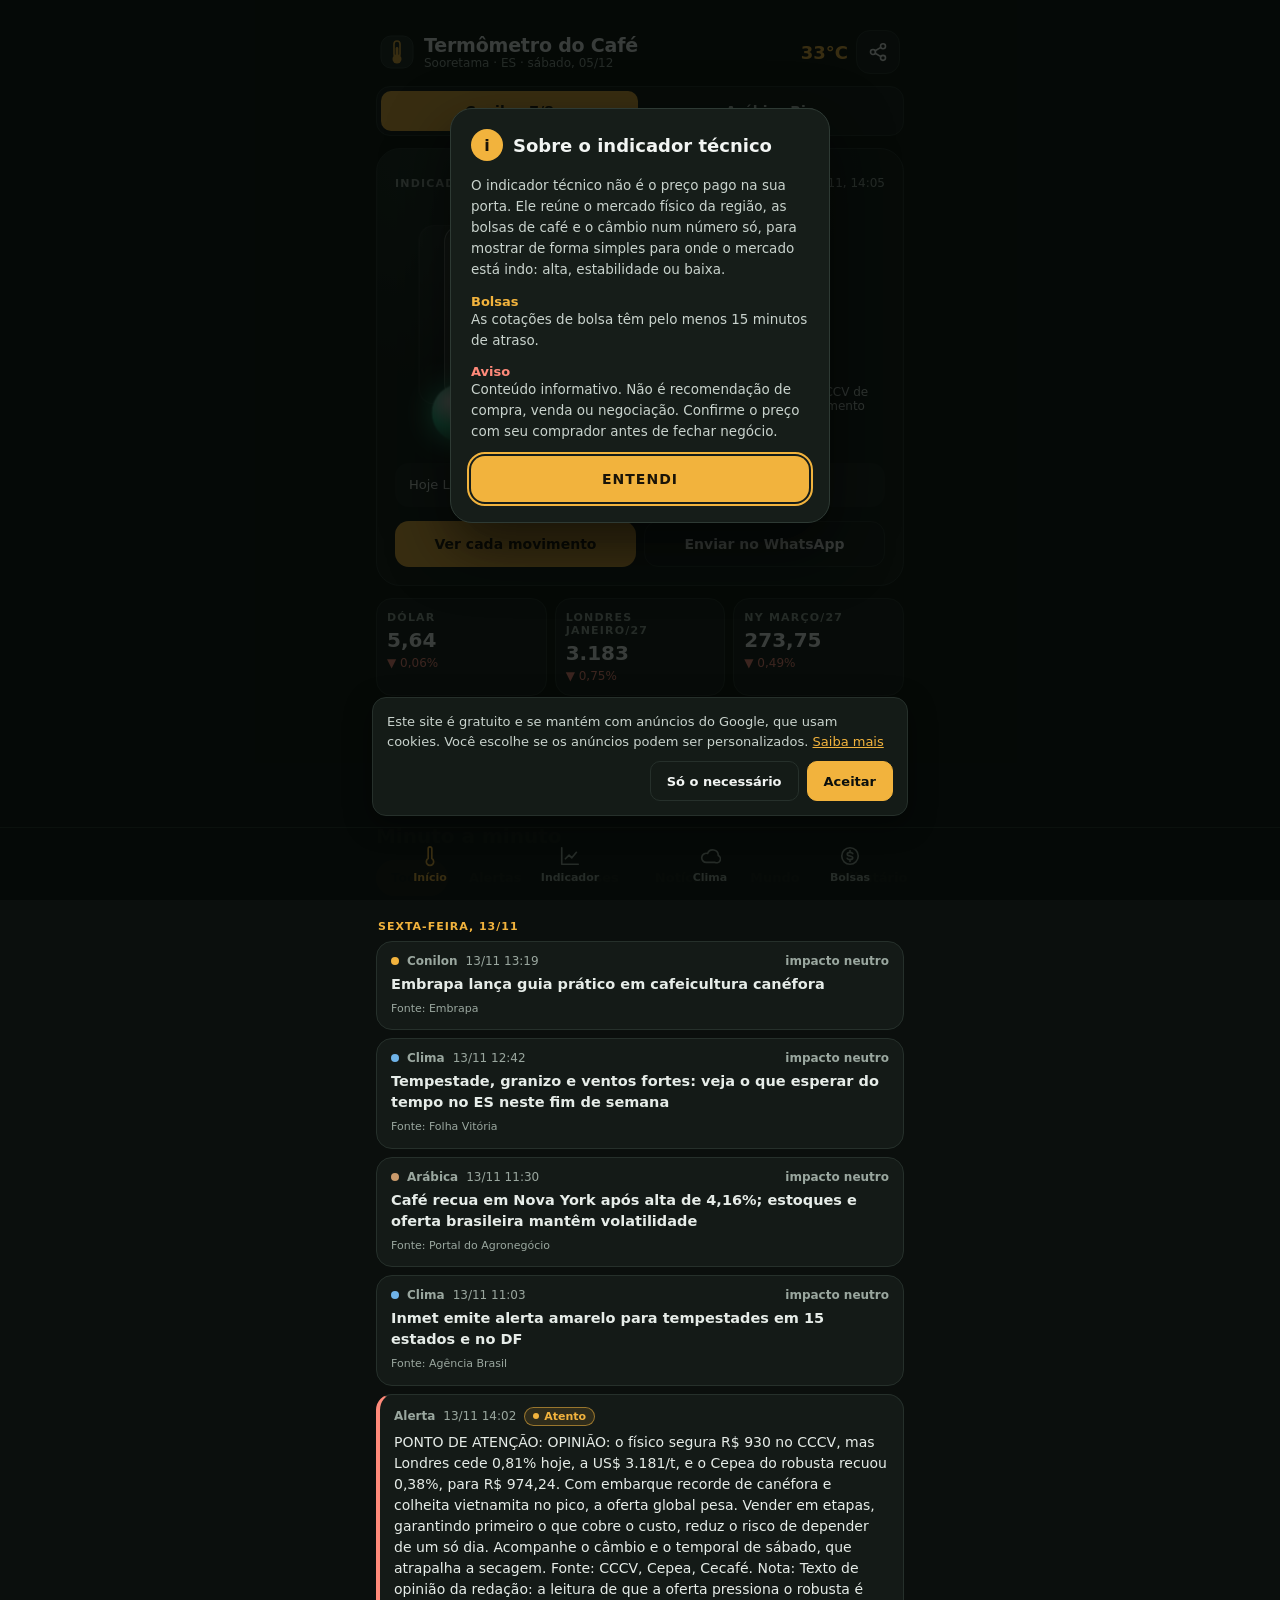
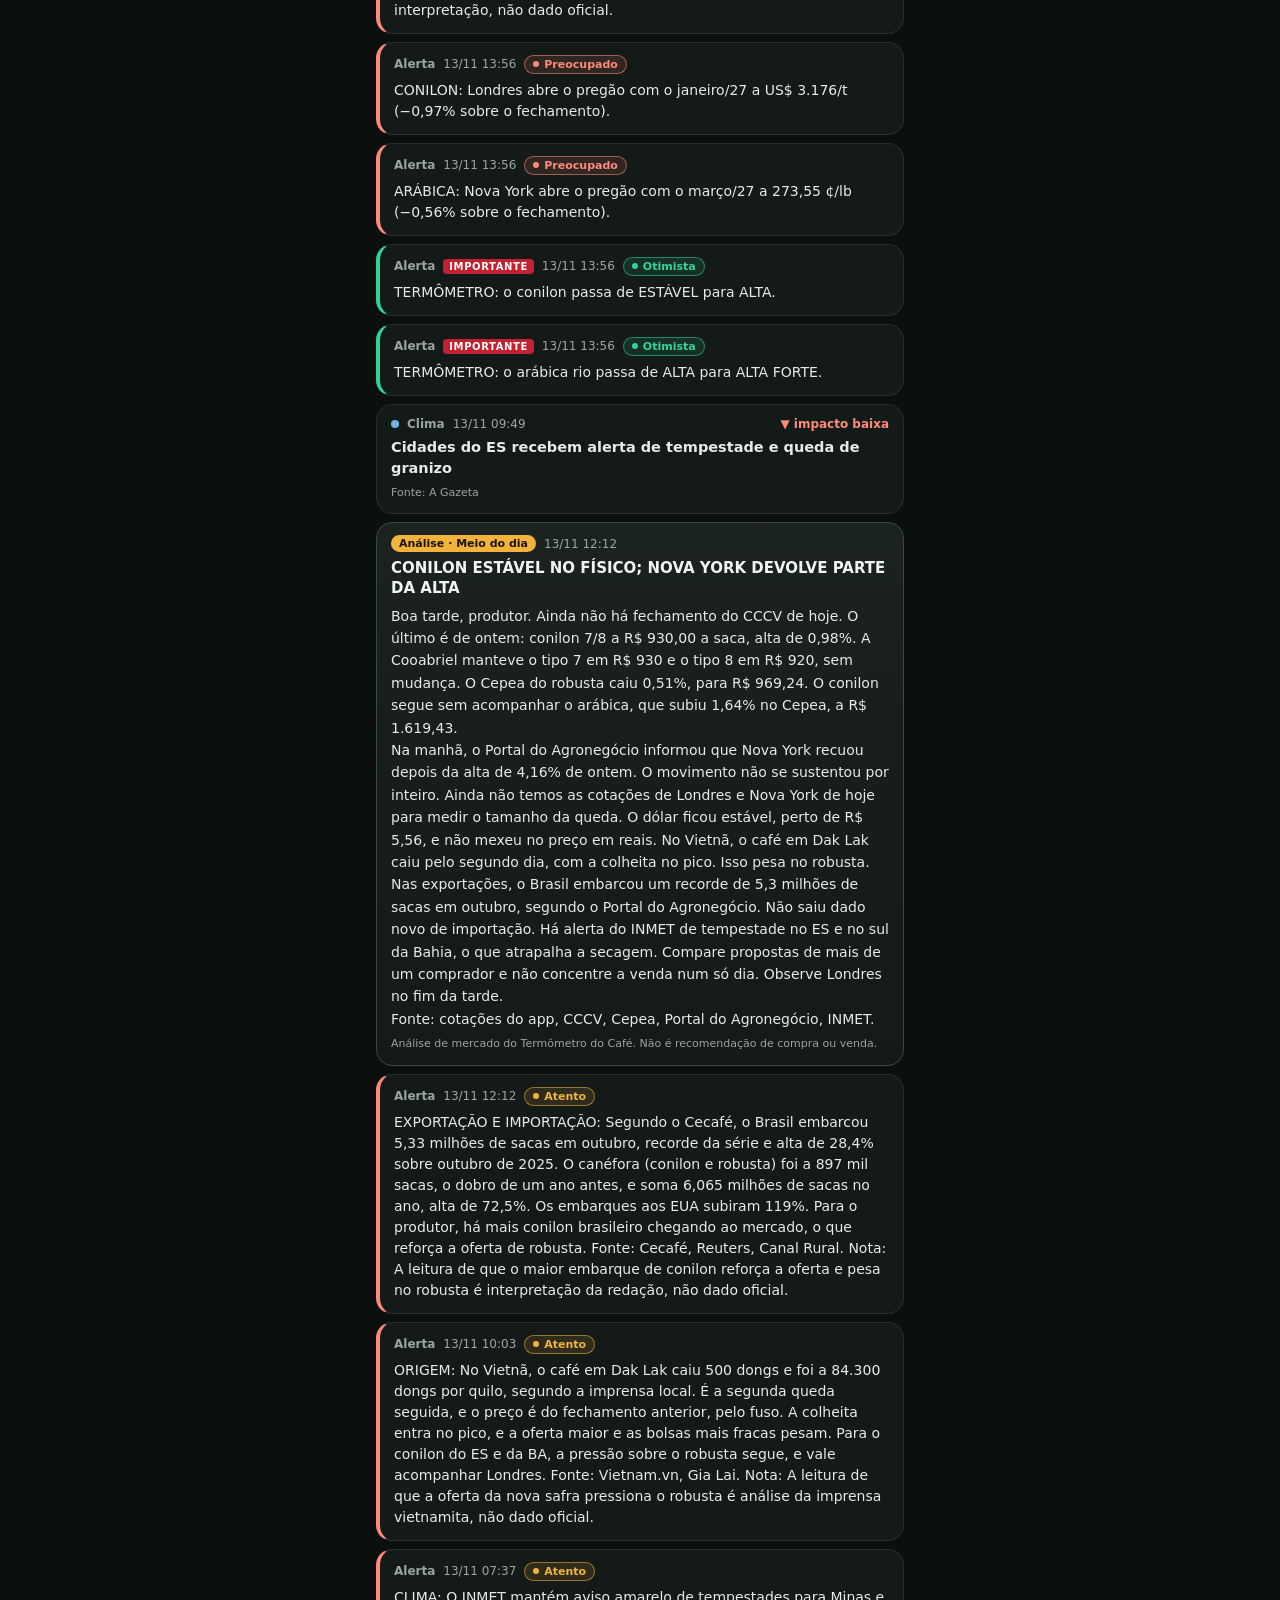
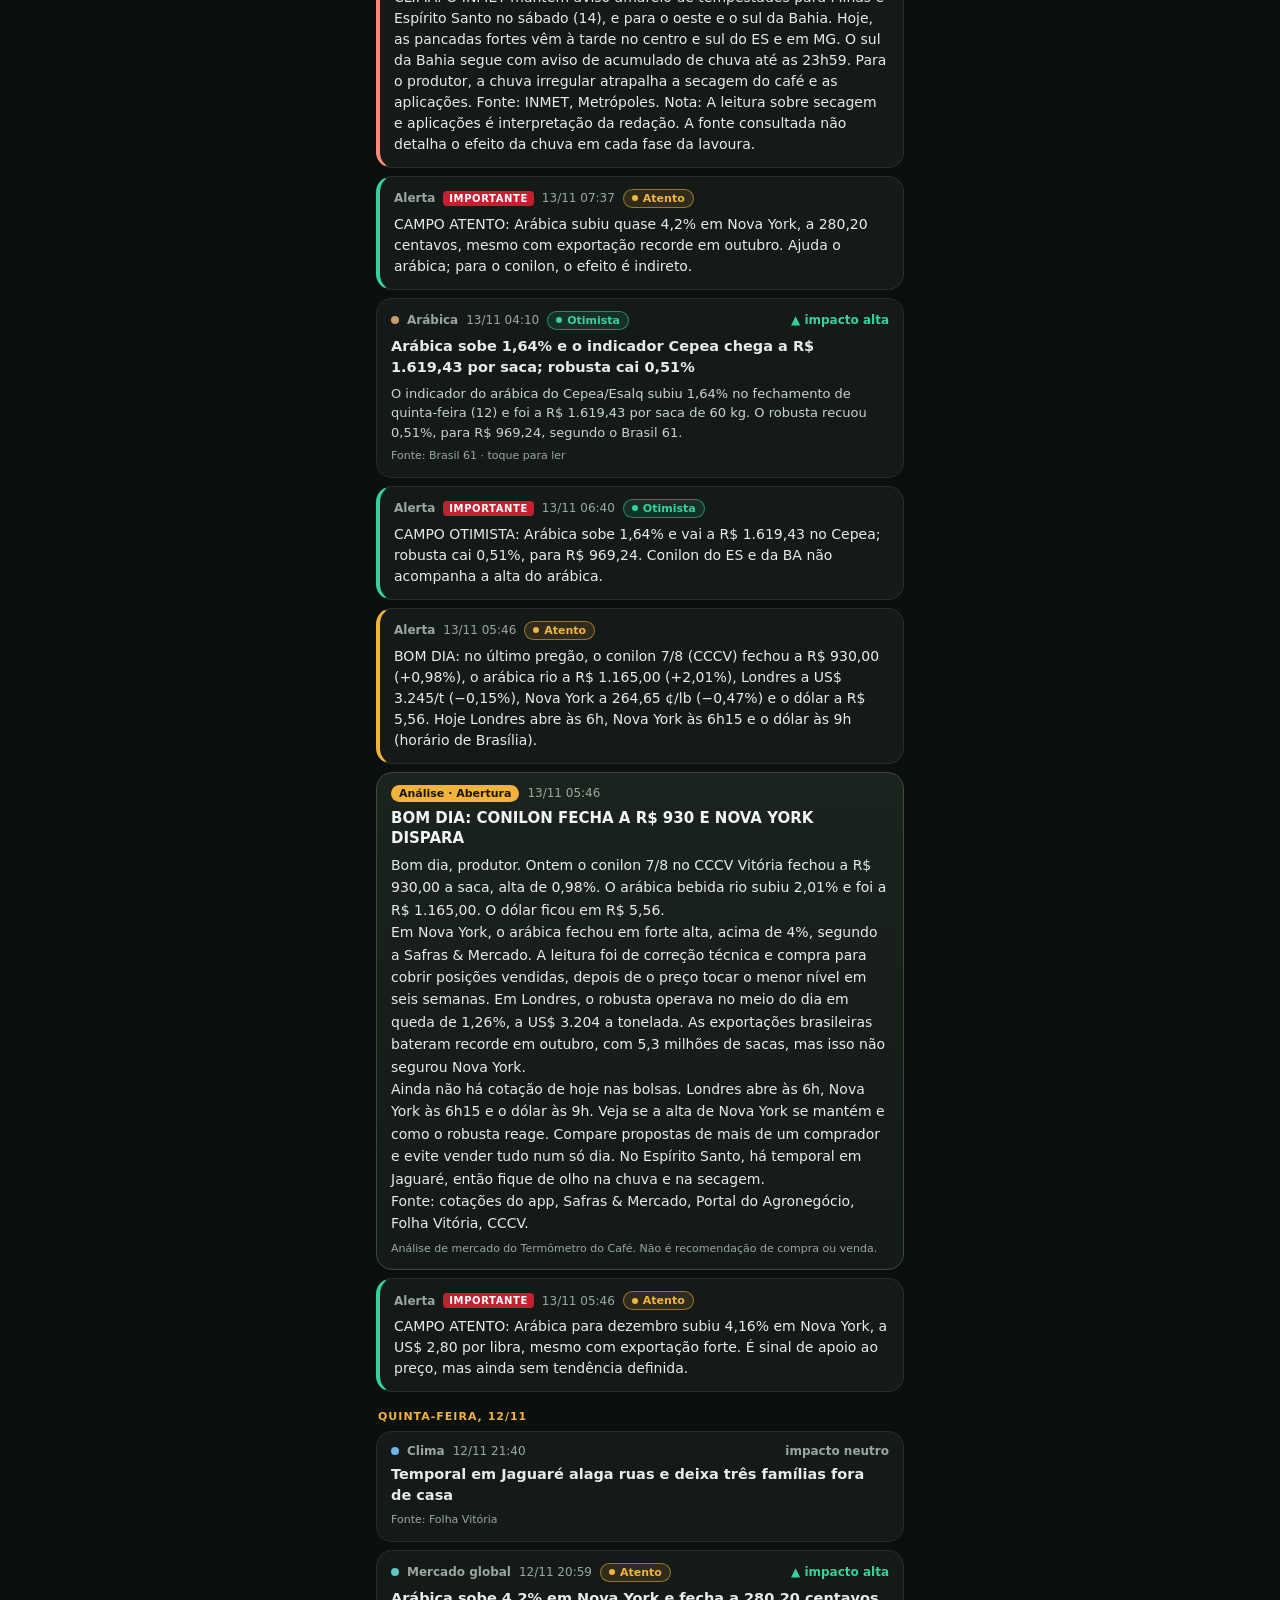
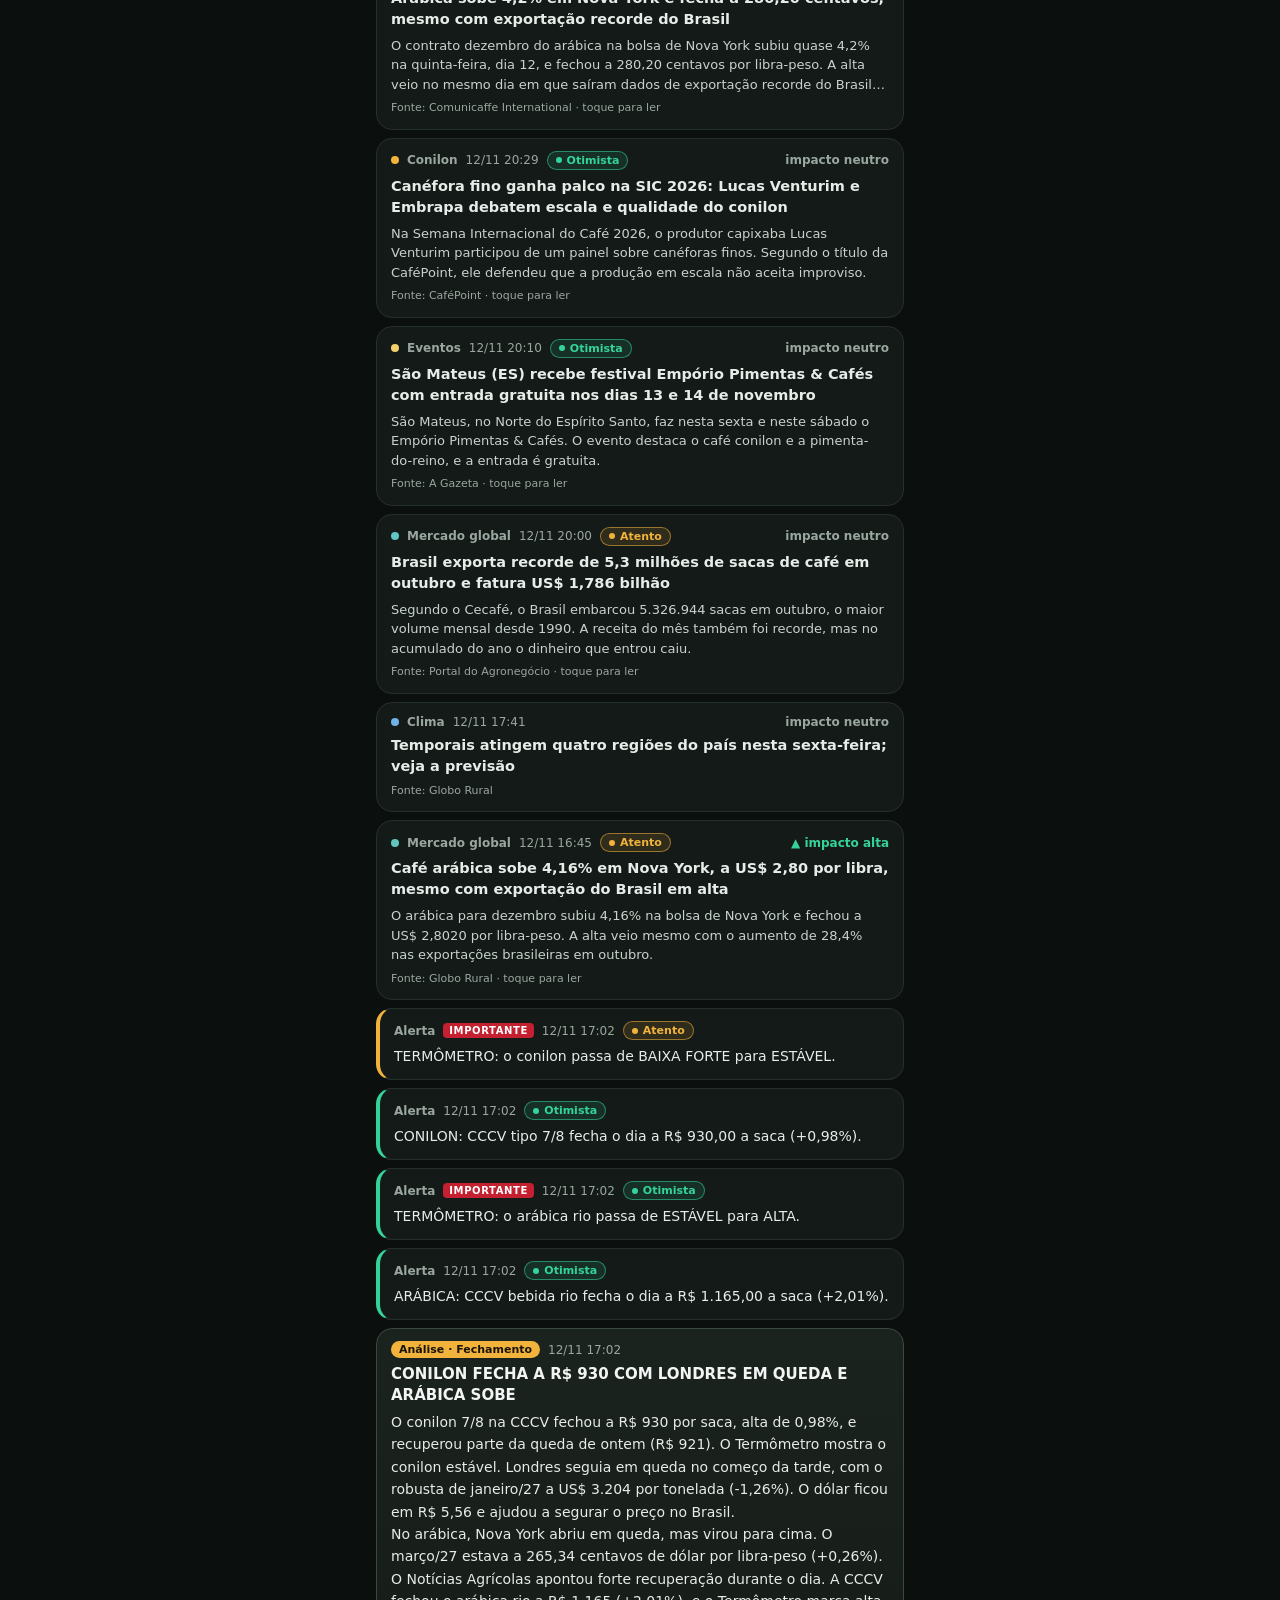
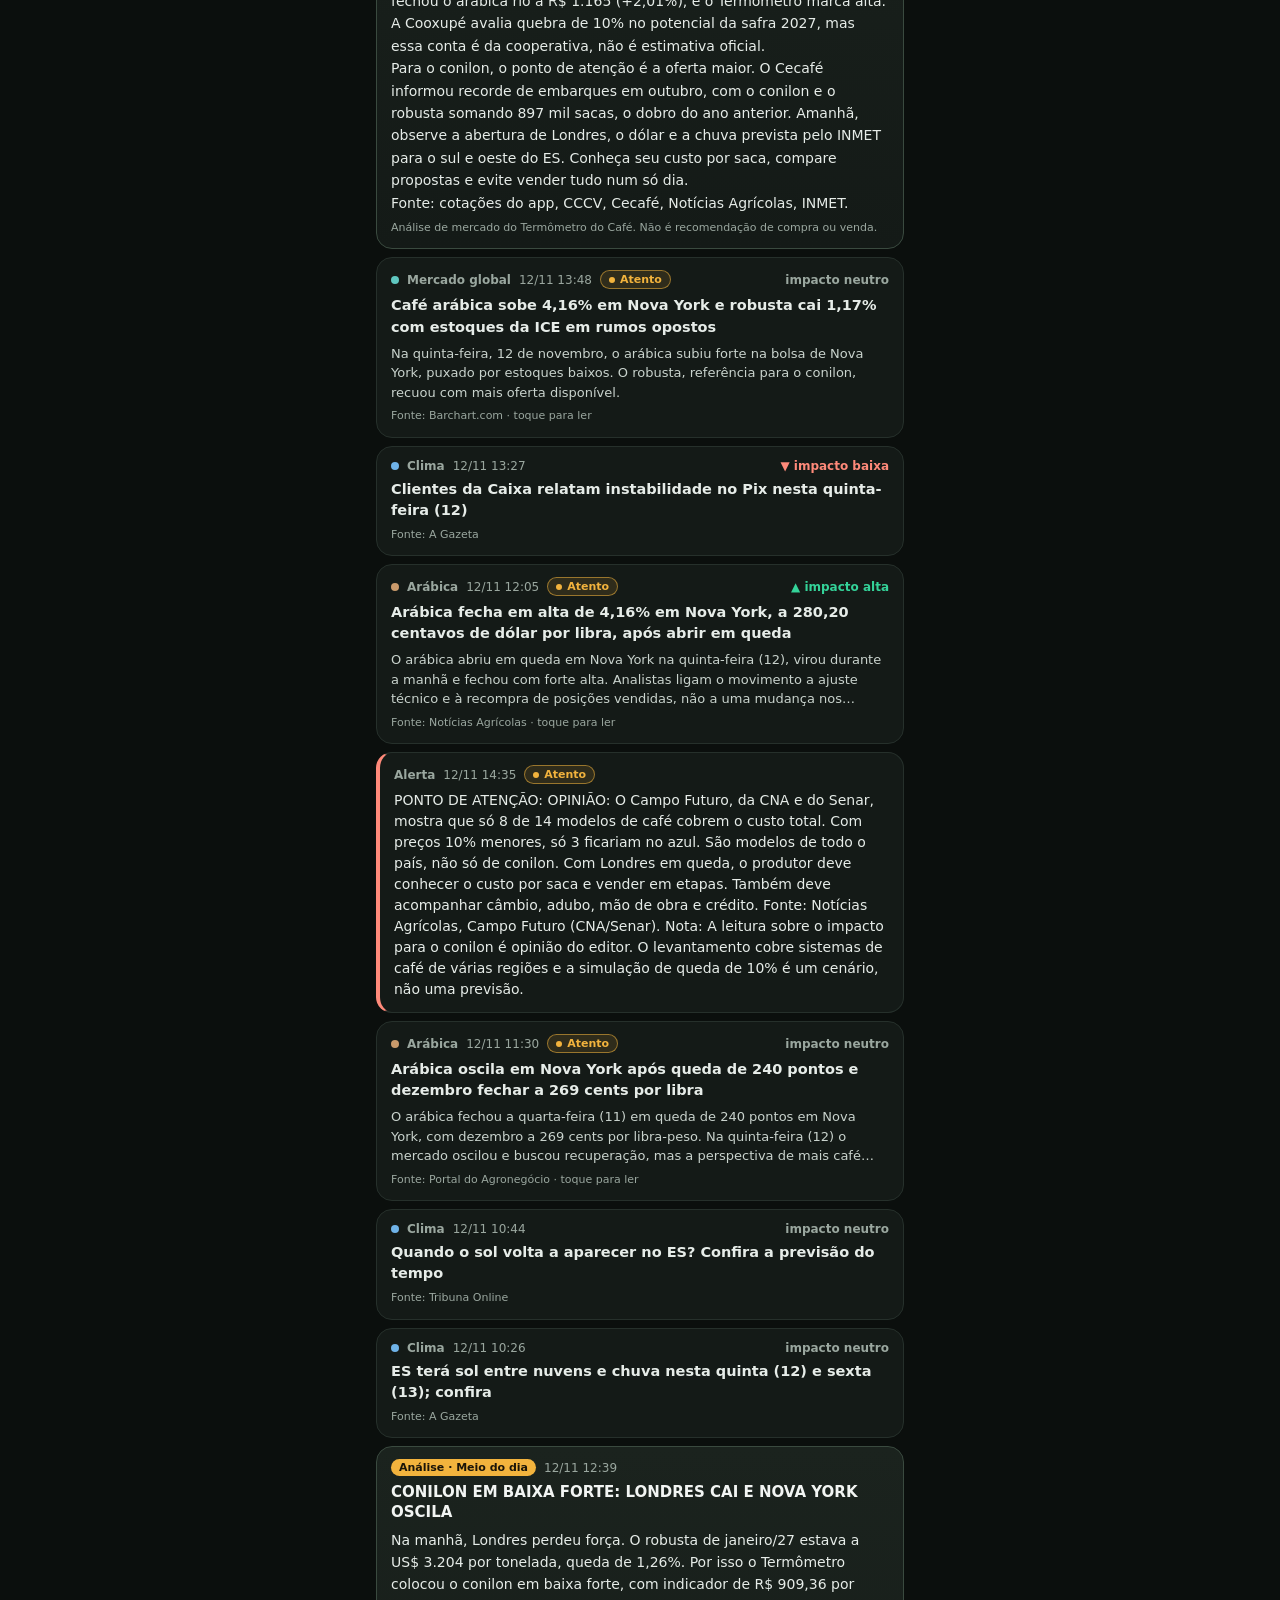
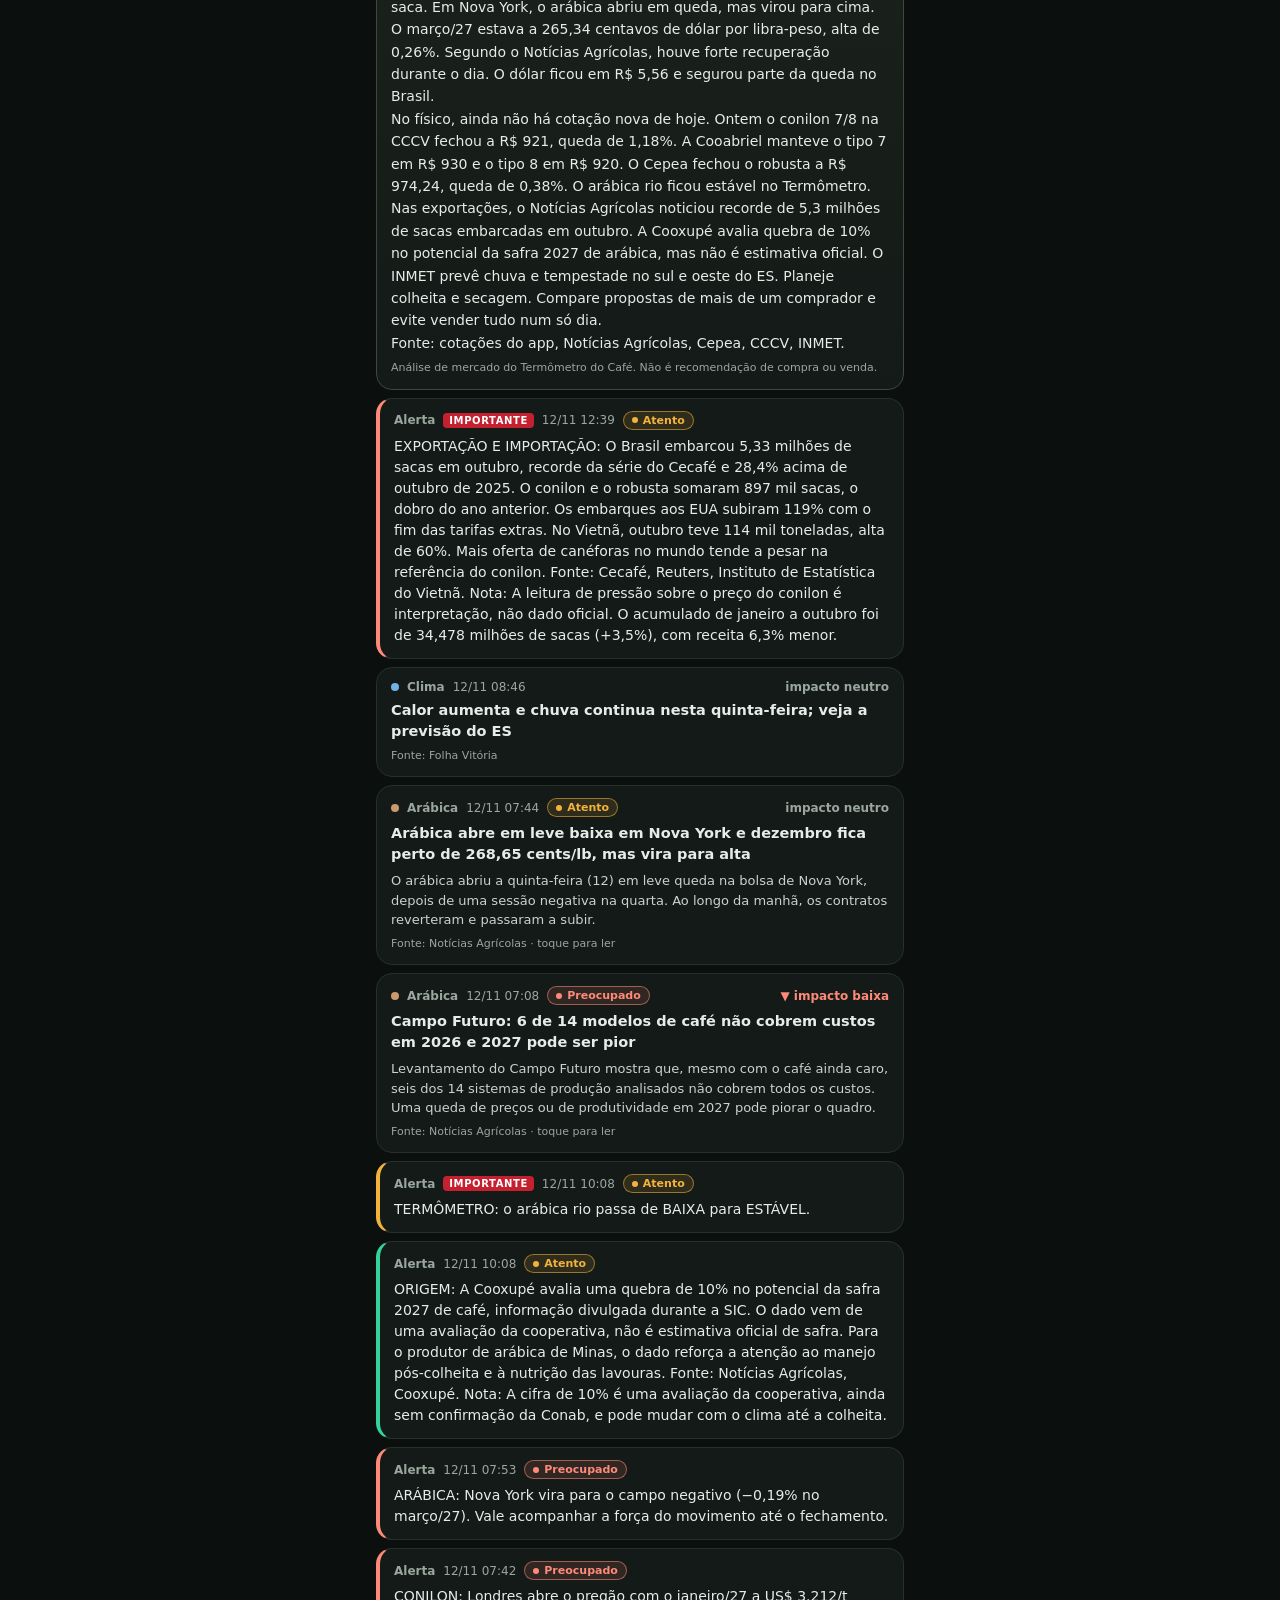
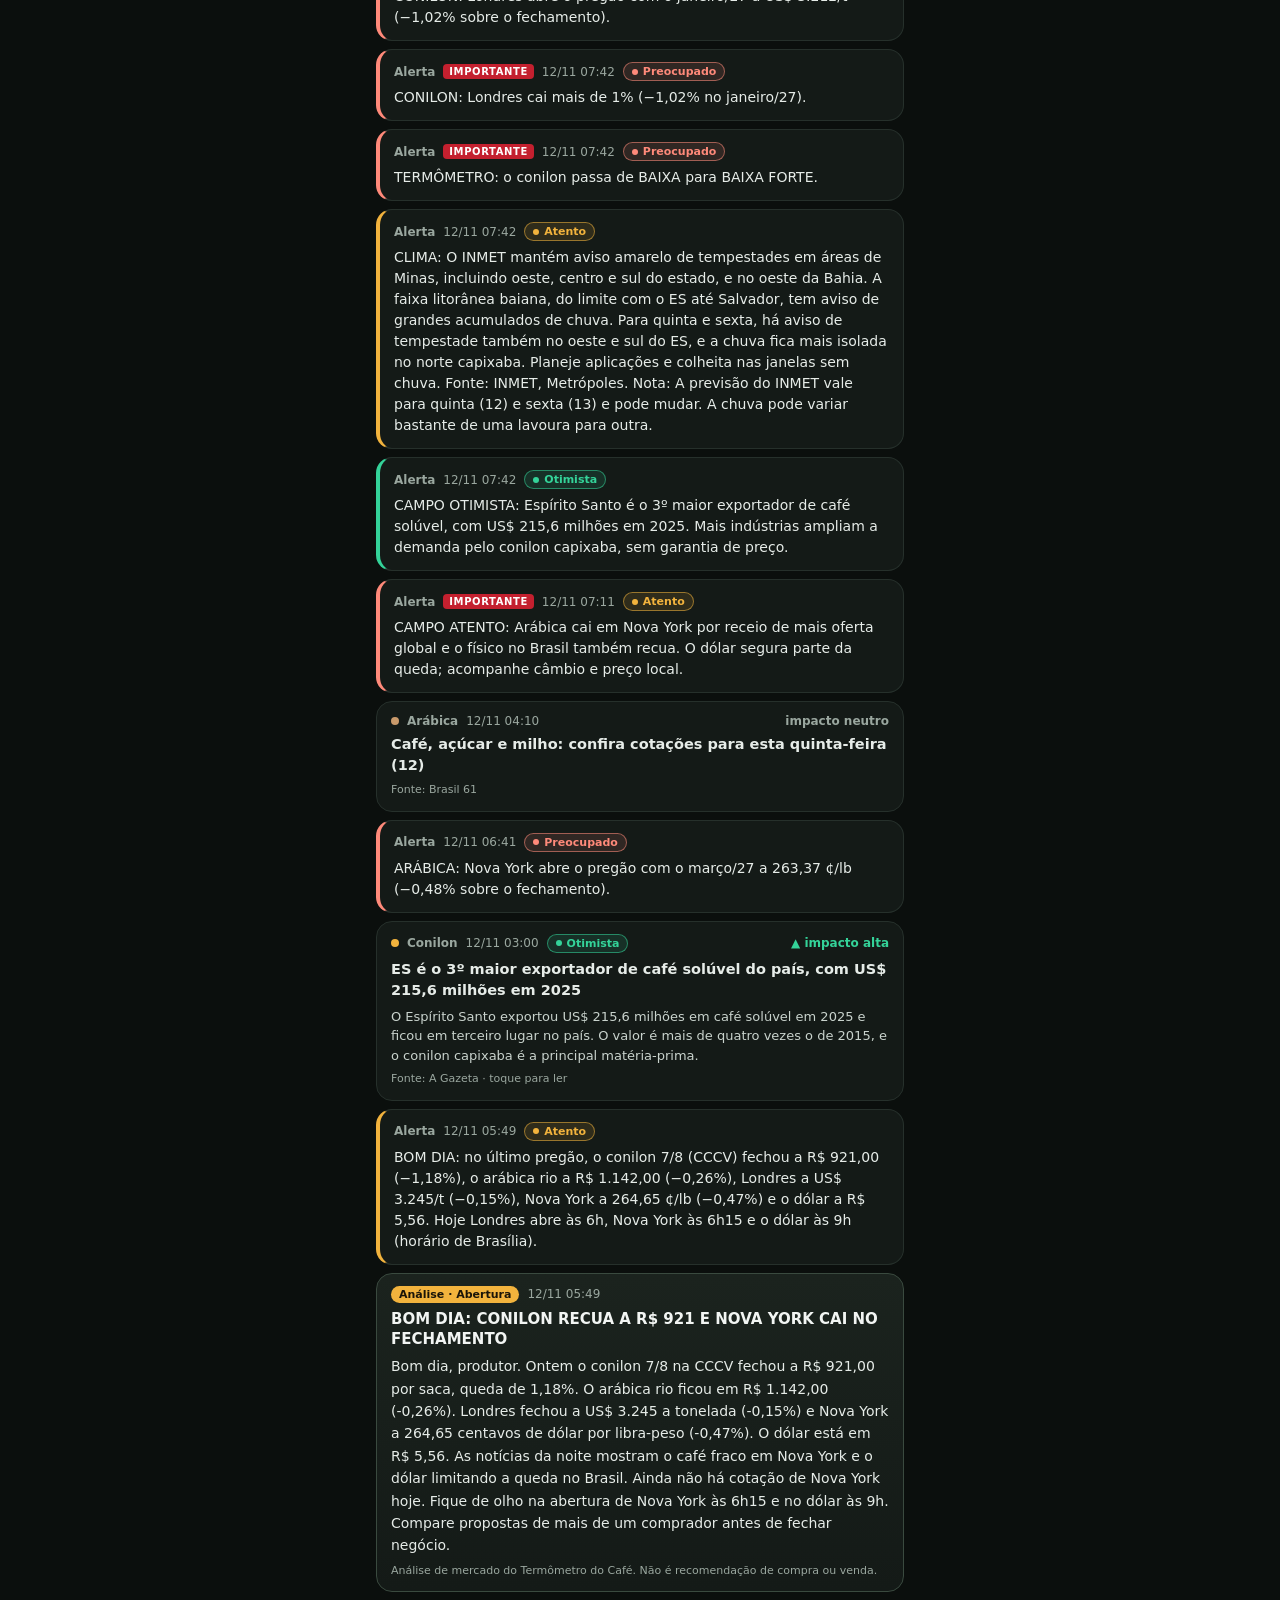
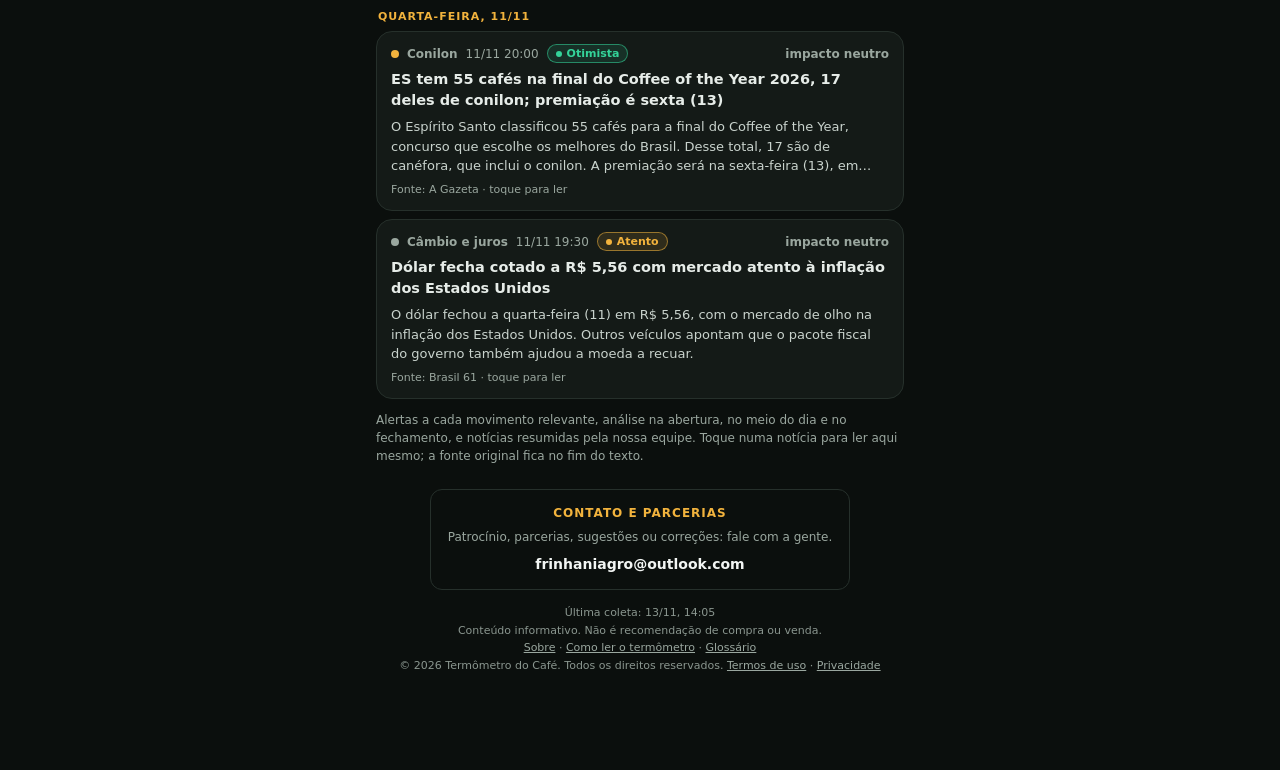
==== commit 7a1ce2bc: "site: 13/11 14:05" ====
--- a/index.html
+++ b/index.html
@@ -2,7 +2,7 @@
 <html lang="pt-BR">
 <head>
 <meta charset="utf-8">
-<meta http-equiv="Content-Security-Policy" content="default-src 'self'; script-src 'self' https://static.cloudflareinsights.com https://pagead2.googlesyndication.com https://*.googlesyndication.com https://*.g.doubleclick.net https://*.doubleclick.net https://www.google.com https://*.google.com https://*.gstatic.com https://*.adtrafficquality.google https://www.googletagservices.com https://adservice.google.com; style-src 'self' 'unsafe-inline' https://fonts.googleapis.com; font-src https://fonts.gstatic.com; img-src 'self' data: https:; connect-src 'self' https://cloudflareinsights.com https://static.cloudflareinsights.com https://api.open-meteo.com https://pagead2.googlesyndication.com https://*.googlesyndication.com https://*.g.doubleclick.net https://*.doubleclick.net https://www.google.com https://*.google.com https://*.gstatic.com https://*.adtrafficquality.google https://www.googletagservices.com https://adservice.google.com; frame-src https://pagead2.googlesyndication.com https://*.googlesyndication.com https://*.g.doubleclick.net https://*.doubleclick.net https://www.google.com https://*.google.com https://*.gstatic.com https://*.adtrafficquality.google https://www.googletagservices.com https://adservice.google.com; worker-src 'self'; manifest-src 'self'; base-uri 'self'; form-action 'none'; object-src 'none'; upgrade-insecure-requests">
+<meta http-equiv="Content-Security-Policy" content="default-src 'self'; script-src 'self' https://www.cepea.org.br https://cepea.org.br https://www.cepea.esalq.usp.br https://static.cloudflareinsights.com https://pagead2.googlesyndication.com https://*.googlesyndication.com https://*.g.doubleclick.net https://*.doubleclick.net https://www.google.com https://*.google.com https://*.gstatic.com https://*.adtrafficquality.google https://www.googletagservices.com https://adservice.google.com; style-src 'self' 'unsafe-inline' https://fonts.googleapis.com; font-src https://fonts.gstatic.com; img-src 'self' data: https:; connect-src 'self' https://cloudflareinsights.com https://static.cloudflareinsights.com https://api.open-meteo.com https://pagead2.googlesyndication.com https://*.googlesyndication.com https://*.g.doubleclick.net https://*.doubleclick.net https://www.google.com https://*.google.com https://*.gstatic.com https://*.adtrafficquality.google https://www.googletagservices.com https://adservice.google.com; frame-src https://pagead2.googlesyndication.com https://*.googlesyndication.com https://*.g.doubleclick.net https://*.doubleclick.net https://www.google.com https://*.google.com https://*.gstatic.com https://*.adtrafficquality.google https://www.googletagservices.com https://adservice.google.com; worker-src 'self'; manifest-src 'self'; base-uri 'self'; form-action 'none'; object-src 'none'; upgrade-insecure-requests">
 <meta name="referrer" content="strict-origin-when-cross-origin">
 <meta name="viewport" content="width=device-width, initial-scale=1, viewport-fit=cover">
 <title>Termômetro do Café</title>
@@ -265,6 +265,11 @@
         </table>
       </div>
     </section>
+    <section class="card section" aria-label="Indicadores Cepea">
+      <span class="label" style="color:var(--accent)">Indicadores Cepea/Esalq do café</span>
+      <div id="cepea-box"></div>
+      <p class="note">Quadro oficial do Cepea (Esalq/USP), carregado do site do Cepea. Valores em R$ por saca de 60 kg.</p>
+    </section>
     <section class="card section" style="background:#10160F;border-color:#2E3A34">
       <span class="label" style="color:var(--accent)">Como convertemos</span>
       <p class="note" style="color:var(--fg-2)">Londres (robusta): US$/t × 0,06 × dólar = R$/saca bruto, antes de impostos, frete e prêmio regional.</p>
--- a/styles.css
+++ b/styles.css
@@ -1 +1 @@
-/*! © 2026 Termômetro do Café. Todos os direitos reservados. Cópia, reprodução ou uso deste código e dos dados sem autorização são proibidos (Leis 9.609/98 e 9.610/98). */:root{--bg:#0B0F0D;--panel:#141A17;--panel-2:#1C2420;--line:#26302B;--fg:#F2F5F3;--fg-2:#C9D3CD;--muted:#9AA79F;--faint:#8A968F;--accent:#F2B33D;--accent-ink:#1A1408;--up:#34D399;--down:#FF8A7A;--flat:#F2B33D;--rain:#6FB3E8;--hot:#FFB48A;--dt-ok:#3FA34D;--dt-mar:#E8C33A;--dt-grossa:#E8913A;--dt-bad:#C9472F;--font-num:"Space Grotesk",ui-sans-serif,system-ui,sans-serif;--font-body:"Inter",ui-sans-serif,system-ui,-apple-system,"Segoe UI",sans-serif;--r-lg:24px;--r-md:16px;--r-sm:12px;color-scheme:dark}*{box-sizing:border-box}html,body{margin:0;background:var(--bg);color:var(--fg);font-family:var(--font-body);-webkit-text-size-adjust:100%}body{min-height:100vh}a{color:var(--accent)}button{font:inherit;color:inherit}:focus-visible{outline:2px solid var(--accent);outline-offset:2px}.num{font-family:var(--font-num);font-variant-numeric:tabular-nums}.up{color:var(--up)}.down{color:var(--down)}.flat{color:var(--flat)}.muted{color:var(--muted)}.faint{color:var(--faint)}.app{max-width:560px;margin:0 auto;padding:env(safe-area-inset-top,0px) max(16px,env(safe-area-inset-right,0px)) calc(96px + env(safe-area-inset-bottom,0px)) max(16px,env(safe-area-inset-left,0px))}.top{display:flex;align-items:center;justify-content:space-between;gap:12px;padding:18px 4px 12px}.brand{display:flex;align-items:center;gap:10px;min-width:0}.brand-name{font-family:var(--font-num);font-weight:700;font-size:19px;letter-spacing:-0.2px}.brand-sub{font-size:12px;color:var(--muted);white-space:nowrap;overflow:hidden;text-overflow:ellipsis}.top-temp{font-family:var(--font-num);font-weight:600;font-size:18px;color:var(--accent);white-space:nowrap}.icon-btn{width:44px;height:44px;border-radius:14px;border:1px solid var(--line);background:var(--panel);display:inline-flex;align-items:center;justify-content:center;cursor:pointer;flex-shrink:0}.card{background:var(--panel);border:1px solid var(--line);border-radius:var(--r-lg);padding:16px;display:flex;flex-direction:column;gap:12px}.stack{display:flex;flex-direction:column;gap:12px}.section{margin-top:16px}.h2{margin:0;font-family:var(--font-num);font-weight:700;font-size:18px}.label{font-size:11px;font-weight:600;letter-spacing:1.2px;color:var(--muted);text-transform:uppercase}.note{margin:0;font-size:12px;line-height:1.5;color:var(--muted)}.seg{padding:4px;border-radius:14px;background:var(--panel);border:1px solid var(--line);display:grid;grid-template-columns:repeat(2,minmax(0,1fr));gap:4px}.seg button{min-height:40px;border:0;border-radius:10px;background:transparent;color:var(--fg-2);font-weight:600;font-size:14px;cursor:pointer}.seg button[aria-selected="true"]{background:var(--accent);color:var(--accent-ink)}.pills{display:flex;flex-wrap:wrap;gap:6px}.pill{min-height:36px;padding:0 14px;border-radius:999px;border:1px solid var(--line);background:var(--panel);color:var(--fg-2);font-size:13px;font-weight:600;cursor:pointer}.pill[aria-pressed="true"]{background:var(--accent);border-color:var(--accent);color:var(--accent-ink)}.hero{margin-top:12px;padding:18px;border-radius:var(--r-lg);background:radial-gradient(120% 90% at 20% 0%,#1E2B24 0%,#121815 60%);border:1px solid var(--line);display:flex;flex-direction:column;gap:14px}.hero-top{display:flex;align-items:center;justify-content:space-between;gap:8px}.info-btn{width:32px;height:32px;border-radius:50%;border:1px solid var(--accent);background:rgba(242,179,61,.12);color:var(--accent);font-family:var(--font-num);font-weight:700;cursor:pointer}.live{display:inline-flex;align-items:center;gap:6px;font-size:12px;color:var(--muted)}.live i{width:8px;height:8px;border-radius:50%;background:var(--up);animation:pulse 1.8s ease-out infinite}.live.stale i{background:var(--down);animation:none}@keyframes pulse{0%{box-shadow:0 0 0 0 rgba(52,211,153,.55)}70%{box-shadow:0 0 0 10px rgba(52,211,153,0)}100%{box-shadow:0 0 0 0 rgba(52,211,153,0)}}.hero-body{display:flex;align-items:center;gap:16px}.thermo-btn{width:132px;height:236px;flex-shrink:0;perspective:700px;position:relative;padding:0;border:0;background:transparent;cursor:pointer}.thermo3d{position:absolute;inset:0;transform-style:preserve-3d;animation:turn 9s ease-in-out infinite}@keyframes turn{0%,100%{transform:rotateY(-22deg) rotateX(6deg)}50%{transform:rotateY(22deg) rotateX(2deg)}}.th-back{position:absolute;left:22px;top:8px;width:88px;height:186px;border-radius:16px;background:linear-gradient(180deg,rgba(255,255,255,.05),rgba(255,255,255,.01));border:1px solid rgba(255,255,255,.08);transform:translateZ(-26px)}.th-tube{position:absolute;left:49px;top:12px;width:34px;height:176px;border-radius:17px;background:linear-gradient(90deg,rgba(255,255,255,.22) 0%,rgba(255,255,255,.05) 38%,rgba(255,255,255,.02) 60%,rgba(255,255,255,.16) 100%);border:1px solid rgba(255,255,255,.28);box-shadow:inset 0 0 12px rgba(0,0,0,.6);overflow:hidden}.th-merc{position:absolute;left:7px;right:7px;bottom:0;height:50%;border-radius:10px 10px 0 0;background:linear-gradient(90deg,var(--tc) 0%,#fff 45%,var(--tc) 100%);transition:height 1s cubic-bezier(.2,.8,.2,1);animation:glow 2.4s ease-in-out infinite}@keyframes glow{0%,100%{filter:brightness(1)}50%{filter:brightness(1.25)}}.th-bulb{position:absolute;left:37px;top:170px;width:58px;height:58px;border-radius:50%;background:radial-gradient(circle at 35% 30%,#fff 0%,var(--tc) 45%,rgba(0,0,0,.35) 100%);box-shadow:0 0 28px var(--tc);transform:translateZ(8px)}.th-shine{position:absolute;left:56px;top:190px;width:10px;height:14px;border-radius:50%;background:rgba(255,255,255,.55);filter:blur(2px);transform:translateZ(30px)}.th-scale{position:absolute;left:88px;top:12px;height:176px;display:flex;flex-direction:column;justify-content:space-between;transform:translateZ(14px);font-size:9px;font-weight:600;white-space:nowrap;text-align:left}.hero-num{display:flex;flex-direction:column;gap:6px;min-width:0}.big{font-family:var(--font-num);font-weight:700;font-size:44px;line-height:1;letter-spacing:-1.2px;font-variant-numeric:tabular-nums}.chip{align-self:flex-start;padding:6px 12px;border-radius:999px;font-family:var(--font-num);font-weight:700;font-size:15px;border:1px solid currentColor;background:rgba(255,255,255,.04)}.kv{font-size:12px;color:var(--fg-2)}.kv b{color:var(--fg);font-weight:600}.why{margin:0;padding:12px 14px;border-radius:14px;background:rgba(255,255,255,.04);font-size:13px;line-height:1.5;color:#E6ECE8}.btn{display:flex;align-items:center;justify-content:center;gap:6px;min-height:46px;border-radius:14px;border:0;background:var(--accent);color:var(--accent-ink);font-weight:700;font-size:14px;text-decoration:none;cursor:pointer;padding:0 16px}.btn.ghost{background:var(--panel);color:var(--fg);border:1px solid var(--line)}.row2{display:grid;grid-template-columns:repeat(2,minmax(0,1fr));gap:8px}.tiles{margin-top:12px;display:grid;grid-template-columns:repeat(3,minmax(0,1fr));gap:8px}.tile{padding:12px 10px;border-radius:var(--r-md);background:var(--panel);border:1px solid var(--line);display:flex;flex-direction:column;gap:4px;min-width:0}.tile .v{font-family:var(--font-num);font-weight:700;font-size:20px;font-variant-numeric:tabular-nums}.tile .d{font-size:12px}.day{width:100%;display:flex;align-items:center;gap:8px;min-height:48px;padding:0 12px;border-radius:14px;background:var(--panel);border:1px solid var(--line);cursor:pointer;text-align:left}.day[aria-pressed="true"]{background:var(--panel-2);border-color:var(--accent)}.day .n{width:66px;font-size:14px;font-weight:600}.day .mi{width:40px;color:var(--rain);font-size:14px}.day .ma{width:40px;color:var(--hot);font-size:14px}.day .bar{flex:1;height:8px;border-radius:4px;background:var(--panel-2);position:relative;overflow:hidden}.day .bar i{position:absolute;left:0;top:0;bottom:0;background:var(--rain);border-radius:4px}.day .mm{width:66px;text-align:right;font-family:var(--font-num);font-weight:600;color:var(--rain);font-size:14px}.news{list-style:none;margin:0;padding:0;display:flex;flex-direction:column;gap:8px}.news li{padding:12px 14px;border-radius:var(--r-md);background:var(--panel);border:1px solid var(--line);display:flex;flex-direction:column;gap:6px}.news .meta{display:flex;align-items:center;gap:8px;font-size:12px;color:var(--muted);flex-wrap:wrap}.news .dot{width:8px;height:8px;border-radius:50%}.news .imp{margin-left:auto;font-weight:600}.news a{color:#E6ECE8;font-size:14px;line-height:1.45;text-decoration:none}.news a:hover{color:var(--accent)}.ad{margin-top:16px;min-height:72px;border-radius:14px;border:1px dashed #3A4740;display:flex;align-items:center;justify-content:center;font-size:12px;color:var(--faint);letter-spacing:.6px;text-align:center;padding:8px}.chart{width:100%;height:auto;display:block}.mov{display:flex;align-items:center;gap:12px;padding:10px 12px;border-radius:14px;background:var(--panel);border:1px solid var(--line)}.mov .b{width:34px;height:34px;flex-shrink:0;border-radius:10px;display:flex;align-items:center;justify-content:center;font-size:13px}.mov .b.up{background:rgba(52,211,153,.12)}.mov .b.down{background:rgba(255,138,122,.12)}.mov .b.flat{background:rgba(242,179,61,.12)}.mov .t{flex:1;min-width:0;display:flex;flex-direction:column;gap:2px}.mov .t b{font-size:13px}.mov .t span{font-size:12px;color:var(--muted)}.mov .p{font-family:var(--font-num);font-weight:600;font-size:14px;white-space:nowrap}.formula{padding:10px 12px;border-radius:12px;background:var(--bg);font-family:var(--font-num);font-size:12.5px;line-height:1.7;color:#E6ECE8;overflow-x:auto}.tbl-wrap{overflow-x:auto}.tbl{width:100%;border-collapse:collapse;font-size:13px;font-variant-numeric:tabular-nums}.tbl th{text-align:left;font-size:11px;letter-spacing:.8px;text-transform:uppercase;color:var(--muted);font-weight:600;padding:8px 6px;border-bottom:1px solid var(--line)}.tbl td{padding:10px 6px;border-bottom:1px solid var(--line);vertical-align:top}.tbl td.r,.tbl th.r{text-align:right}.tbl .sub{display:block;font-size:11px;color:var(--faint);margin-top:2px}.wx{padding:18px;border-radius:var(--r-lg);background:radial-gradient(110% 90% at 80% 0%,#2B2615 0%,#141A17 60%);border:1px solid var(--line);display:flex;align-items:center;gap:16px}.wx .t{font-family:var(--font-num);font-weight:700;font-size:48px;line-height:1}select{min-height:40px;border-radius:12px;border:1px solid var(--line);background:var(--panel);color:var(--fg);padding:0 10px;font:inherit;font-size:13px;max-width:100%}.dt-now{display:flex;align-items:center;gap:16px;padding:14px;border-radius:var(--r-md);border:1px solid var(--dtc);background:color-mix(in srgb,var(--dtc) 14%,transparent)}.dt-now .v{font-family:var(--font-num);font-weight:700;font-size:40px;line-height:1}.dt-now .z{font-family:var(--font-num);font-weight:700;font-size:16px;color:var(--dtc)}.rng label{display:flex;justify-content:space-between;font-size:13px;font-weight:600}input[type="range"]{width:100%;accent-color:var(--accent);height:32px}.dt-canvas{width:100%;height:auto;display:block;border-radius:8px}.legend{display:grid;grid-template-columns:repeat(2,minmax(0,1fr));gap:6px 10px;font-size:11px;color:var(--fg-2)}.legend span{display:flex;align-items:center;gap:6px}.legend i{width:12px;height:12px;border-radius:3px;flex-shrink:0}.hours{display:grid;grid-template-columns:repeat(7,minmax(0,1fr));gap:4px}.hours button{display:flex;flex-direction:column;align-items:center;gap:2px;padding:8px 0;min-height:52px;border-radius:12px;border:2px solid transparent;cursor:pointer;color:#0B0F0D}.hours button[aria-pressed="true"]{border-color:#fff}.hours .h{font-size:11px;font-weight:600}.hours .v{font-family:var(--font-num);font-weight:700;font-size:14px}.calda ol{margin:0;padding-left:22px;display:flex;flex-direction:column;gap:4px;font-size:13px;color:#E6ECE8}.badge{font-size:11px;font-weight:600;color:var(--accent);border:1px solid var(--accent);border-radius:999px;padding:3px 8px;white-space:nowrap}.nav{position:fixed;left:0;right:0;bottom:0;z-index:10;background:rgba(11,15,13,.97);border-top:1px solid var(--line);padding:0 max(0px,env(safe-area-inset-right,0px)) env(safe-area-inset-bottom,0px) max(0px,env(safe-area-inset-left,0px))}.nav-in{max-width:560px;margin:0 auto;display:grid;grid-template-columns:repeat(4,minmax(0,1fr));height:72px}.nav a{display:flex;flex-direction:column;align-items:center;justify-content:center;gap:4px;color:var(--muted);font-size:11px;font-weight:600;text-decoration:none}.nav a[aria-current="page"]{color:var(--accent)}.modal{position:fixed;inset:0;z-index:20;background:rgba(5,8,6,.78);display:flex;justify-content:center;align-items:flex-start;padding:12vh 18px 0}.modal[hidden]{display:none}.modal-box{width:100%;max-width:380px;padding:20px;border-radius:22px;background:#161D19;border:1px solid #2E3A34;box-shadow:0 24px 60px rgba(0,0,0,.6);display:flex;flex-direction:column;gap:14px}.modal-box h2{margin:0;font-family:var(--font-num);font-size:18px}.modal-box p{margin:0;font-size:13.5px;line-height:1.55;color:var(--fg-2)}.modal-box .k{font-size:13px;font-weight:600}.foot{margin-top:24px;font-size:11px;color:var(--faint);line-height:1.6;text-align:center}.foot a{color:var(--muted)}.skeleton{color:transparent !important;background:var(--panel-2);border-radius:8px}@media (prefers-reduced-motion:reduce){.thermo3d,.th-merc,.live i{animation:none}.th-merc{transition:none}}@media (min-width:720px){.app{padding-top:12px}}.tbl tr.linha{cursor:pointer}.tbl tr.linha:hover td,.tbl tr.linha[aria-expanded="true"] td{background:var(--panel-2)}.tbl tr.linha td:first-child::before{content:"▸ ";color:var(--faint)}.tbl tr.linha[aria-expanded="true"] td:first-child::before{content:"▾ ";color:var(--accent)}.tbl tr.det td{background:var(--panel-2);padding:12px 10px 14px}.det-box{display:flex;flex-direction:column;gap:10px}.det-stats{display:grid;grid-template-columns:repeat(3,minmax(0,1fr));gap:6px;font-size:12px}.det-stats div{background:var(--panel);border:1px solid var(--line);border-radius:10px;padding:8px;display:flex;flex-direction:column;gap:2px}.det-stats b{font-family:var(--font-num);font-size:14px}.periodos{display:flex;gap:6px}.periodos .pill{min-height:32px;padding:0 12px;font-size:12px}.tip{position:absolute;pointer-events:none;background:#0B0F0D;border:1px solid var(--line);border-radius:8px;padding:4px 8px;font-size:12px;white-space:nowrap;transform:translate(-50%,-120%)}.leitura{display:flex;align-items:baseline;gap:10px;flex-wrap:wrap}.news li.sep{background:transparent;border:0;padding:10px 2px 0;font-size:11px;font-weight:700;letter-spacing:1px;text-transform:uppercase;color:var(--accent)}.tl-analise{background:linear-gradient(180deg,#1B231E,#141A17) !important;border-color:#3A4A3F !important}.tag-an{font-weight:700;color:var(--accent-ink);background:var(--accent);border-radius:999px;padding:2px 8px;font-size:11px}.an-tit{font-family:var(--font-num);font-size:15px;line-height:1.35}.an-txt{margin:0;font-size:14px;line-height:1.6;color:#E6ECE8;white-space:pre-line}.contato{margin:0 auto 14px;max-width:420px;padding:14px 16px;border:1px solid var(--line,#2E3A34);border-radius:12px;text-align:center}.contato b{display:block;font-size:12px;letter-spacing:1px;text-transform:uppercase;color:var(--accent);margin-bottom:4px}.contato p{margin:0 0 6px;font-size:12px;color:var(--muted)}.contato a{font-size:14px;font-weight:600;color:var(--fg,#E6ECE8);text-decoration:none;word-break:break-all}.tl-alerta{border-left:4px solid var(--muted) !important}.tl-alerta.al-up{border-left-color:var(--up) !important}.tl-alerta.al-down{border-left-color:var(--down) !important}.tl-alerta.al-flat{border-left-color:var(--flat) !important}.al-txt{font-size:14px;line-height:1.5;color:#E6ECE8}.pills.scroll{flex-wrap:nowrap;overflow-x:auto;scrollbar-width:none;margin:0 -4px;padding:0 4px 2px}.pills.scroll::-webkit-scrollbar{display:none}.pills.scroll .pill{flex-shrink:0}.humor{display:inline-flex;align-items:center;gap:5px;font-size:11px;font-weight:700;color:var(--hc);border:1px solid color-mix(in srgb,var(--hc) 55%,transparent);background:color-mix(in srgb,var(--hc) 12%,transparent);border-radius:999px;padding:2px 8px}.humor::before{content:"";width:6px;height:6px;border-radius:50%;background:var(--hc)}.news li.nw{cursor:default}.news .nw-tit{font-weight:600;font-size:14.5px}.nw-res{font-size:13px;line-height:1.5;color:var(--fg-2);display:-webkit-box;-webkit-line-clamp:3;-webkit-box-orient:vertical;overflow:hidden}.voltar{display:inline-flex;align-items:center;min-height:44px;font-weight:600;font-size:14px;text-decoration:none;margin:0 4px}.leitor{background:var(--panel);border:1px solid var(--line);border-radius:var(--r-lg);padding:18px 16px;display:flex;flex-direction:column;gap:12px}.leitor .meta{display:flex;align-items:center;gap:8px;font-size:12px;color:var(--muted);flex-wrap:wrap}.leitor .dot{width:8px;height:8px;border-radius:50%}.lt-tit{margin:0;font-family:var(--font-num);font-size:22px;line-height:1.25;letter-spacing:-0.3px}.lt-imp{font-size:13px;color:var(--fg-2);padding:10px 12px;border-radius:12px;border-left:4px solid var(--ic);background:rgba(255,255,255,.03)}.lt-imp b{color:var(--ic)}.lt-lead{margin:0;font-size:15.5px;line-height:1.55;font-weight:600;color:var(--fg)}.lt-p{margin:0;font-size:15px;line-height:1.7;color:#E6ECE8}.lt-fonte{margin-top:6px;padding-top:14px;border-top:1px solid var(--line);display:flex;flex-direction:column;gap:6px}.lt-fonte b{font-size:15px}.seg.seg3{grid-template-columns:repeat(3,minmax(0,1fr))}.mapa-box{position:relative;width:100%;aspect-ratio:3 / 4;max-height:70vh;border-radius:14px;overflow:hidden;background:var(--panel-2);border:1px solid var(--line)}.mapa-box iframe{position:absolute;inset:0;width:100%;height:100%;border:0}@media (min-width:520px){.mapa-box{aspect-ratio:4 / 3}}.dias-h{display:flex;gap:8px;overflow-x:auto;padding:2px 2px 6px;margin:0 -2px;scroll-snap-type:x proximity}.dia-c{flex:0 0 84px;scroll-snap-align:start;display:flex;flex-direction:column;align-items:center;gap:3px;padding:10px 6px;border-radius:14px;background:var(--panel);border:1px solid var(--line);cursor:pointer}.dia-c[aria-pressed="true"]{background:var(--panel-2);border-color:var(--accent)}.dia-c b{font-size:13px}.dia-c .dt{font-size:11px;color:var(--muted)}.dia-c .ma{color:var(--hot);font-weight:700;font-size:16px}.dia-c .mi{color:var(--rain);font-weight:700;font-size:15px}.dia-c .mm{color:var(--rain);font-size:12px;white-space:nowrap}.hd-top{display:flex;align-items:baseline;justify-content:space-between;gap:8px;flex-wrap:wrap}.hd-top b{font-family:var(--font-num);font-size:16px}.hd-wrap{max-height:420px;overflow:auto}.tbl.hd{font-size:12.5px}.tbl.hd th{position:sticky;top:0;background:var(--panel);font-size:10px;padding:6px 4px}.tbl.hd td{padding:8px 4px;white-space:nowrap}.seta{display:inline-block;color:var(--fg-2)}.mapa-cv{width:100%;height:auto;display:block;border-radius:14px;border:1px solid var(--line);cursor:crosshair}.mapa-leg{display:flex;align-items:center;gap:8px;font-size:11px;color:var(--fg-2)}.mapa-leg i{flex:1;height:10px;border-radius:5px;border:1px solid var(--line)}.leitura-ind{padding:10px 12px;border-radius:12px;background:var(--bg);border:1px solid var(--line);font-size:12.5px;line-height:1.5;color:var(--fg-2);display:flex;flex-direction:column;gap:2px;min-height:64px}.li-top{display:flex;align-items:baseline;gap:10px;flex-wrap:wrap}.li-top b{font-size:20px;color:var(--fg)}.li-top .muted{font-size:12px}button.mov{width:100%;text-align:left;cursor:pointer}.mov[aria-pressed="true"]{border-color:var(--accent);background:var(--panel-2)}.imp-tag{font-size:10px;font-weight:800;letter-spacing:.6px;color:#fff;background:#C4202F;border-radius:4px;padding:2px 6px}.lt-sub{margin:6px 0 0;font-family:var(--font-num);font-size:15px;color:var(--accent)}.cookies{position:fixed;left:12px;right:12px;bottom:calc(84px + env(safe-area-inset-bottom,0px));z-index:20;max-width:536px;margin:0 auto;background:#141B17;border:1px solid var(--line);border-radius:14px;padding:14px;box-shadow:0 8px 28px rgba(0,0,0,.45)}.pagina .cookies{bottom:12px}.cookies p{margin:0 0 10px;font-size:13px;line-height:1.5;color:var(--fg-2,#C9D2CC)}.cookies a{color:var(--accent)}.cookies-bt{display:flex;gap:8px;justify-content:flex-end;flex-wrap:wrap}.cookies button{min-height:40px;padding:0 16px;border-radius:10px;border:1px solid var(--line);background:transparent;color:var(--fg,#E6ECE8);font:inherit;font-size:13px;font-weight:600;cursor:pointer}.cookies button.sim{background:var(--accent);border-color:var(--accent);color:#0B0F0D}.doc h2{margin-top:8px}.doc dt{font-weight:700;margin-top:10px;color:var(--fg,#E6ECE8)}.doc dd{margin:2px 0 0;color:var(--fg-2,#C9D2CC)}.doc table{width:100%;border-collapse:collapse;font-size:13px}.doc td,.doc th{border-bottom:1px solid var(--line);padding:6px 4px;text-align:left;vertical-align:top}.doc nav.docnav{display:flex;gap:12px;flex-wrap:wrap;font-size:13px}.ad{text-decoration:none;color:var(--muted)}+/*! © 2026 Termômetro do Café. Todos os direitos reservados. Cópia, reprodução ou uso deste código e dos dados sem autorização são proibidos (Leis 9.609/98 e 9.610/98). */:root{--bg:#0B0F0D;--panel:#141A17;--panel-2:#1C2420;--line:#26302B;--fg:#F2F5F3;--fg-2:#C9D3CD;--muted:#9AA79F;--faint:#8A968F;--accent:#F2B33D;--accent-ink:#1A1408;--up:#34D399;--down:#FF8A7A;--flat:#F2B33D;--rain:#6FB3E8;--hot:#FFB48A;--dt-ok:#3FA34D;--dt-mar:#E8C33A;--dt-grossa:#E8913A;--dt-bad:#C9472F;--font-num:"Space Grotesk",ui-sans-serif,system-ui,sans-serif;--font-body:"Inter",ui-sans-serif,system-ui,-apple-system,"Segoe UI",sans-serif;--r-lg:24px;--r-md:16px;--r-sm:12px;color-scheme:dark}*{box-sizing:border-box}html,body{margin:0;background:var(--bg);color:var(--fg);font-family:var(--font-body);-webkit-text-size-adjust:100%}body{min-height:100vh}a{color:var(--accent)}button{font:inherit;color:inherit}:focus-visible{outline:2px solid var(--accent);outline-offset:2px}.num{font-family:var(--font-num);font-variant-numeric:tabular-nums}.up{color:var(--up)}.down{color:var(--down)}.flat{color:var(--flat)}.muted{color:var(--muted)}.faint{color:var(--faint)}.app{max-width:560px;margin:0 auto;padding:env(safe-area-inset-top,0px) max(16px,env(safe-area-inset-right,0px)) calc(96px + env(safe-area-inset-bottom,0px)) max(16px,env(safe-area-inset-left,0px))}.top{display:flex;align-items:center;justify-content:space-between;gap:12px;padding:18px 4px 12px}.brand{display:flex;align-items:center;gap:10px;min-width:0}.brand-name{font-family:var(--font-num);font-weight:700;font-size:19px;letter-spacing:-0.2px}.brand-sub{font-size:12px;color:var(--muted);white-space:nowrap;overflow:hidden;text-overflow:ellipsis}.top-temp{font-family:var(--font-num);font-weight:600;font-size:18px;color:var(--accent);white-space:nowrap}.icon-btn{width:44px;height:44px;border-radius:14px;border:1px solid var(--line);background:var(--panel);display:inline-flex;align-items:center;justify-content:center;cursor:pointer;flex-shrink:0}.card{background:var(--panel);border:1px solid var(--line);border-radius:var(--r-lg);padding:16px;display:flex;flex-direction:column;gap:12px}.stack{display:flex;flex-direction:column;gap:12px}.section{margin-top:16px}.h2{margin:0;font-family:var(--font-num);font-weight:700;font-size:18px}.label{font-size:11px;font-weight:600;letter-spacing:1.2px;color:var(--muted);text-transform:uppercase}.note{margin:0;font-size:12px;line-height:1.5;color:var(--muted)}.seg{padding:4px;border-radius:14px;background:var(--panel);border:1px solid var(--line);display:grid;grid-template-columns:repeat(2,minmax(0,1fr));gap:4px}.seg button{min-height:40px;border:0;border-radius:10px;background:transparent;color:var(--fg-2);font-weight:600;font-size:14px;cursor:pointer}.seg button[aria-selected="true"]{background:var(--accent);color:var(--accent-ink)}.pills{display:flex;flex-wrap:wrap;gap:6px}.pill{min-height:36px;padding:0 14px;border-radius:999px;border:1px solid var(--line);background:var(--panel);color:var(--fg-2);font-size:13px;font-weight:600;cursor:pointer}.pill[aria-pressed="true"]{background:var(--accent);border-color:var(--accent);color:var(--accent-ink)}.hero{margin-top:12px;padding:18px;border-radius:var(--r-lg);background:radial-gradient(120% 90% at 20% 0%,#1E2B24 0%,#121815 60%);border:1px solid var(--line);display:flex;flex-direction:column;gap:14px}.hero-top{display:flex;align-items:center;justify-content:space-between;gap:8px}.info-btn{width:32px;height:32px;border-radius:50%;border:1px solid var(--accent);background:rgba(242,179,61,.12);color:var(--accent);font-family:var(--font-num);font-weight:700;cursor:pointer}.live{display:inline-flex;align-items:center;gap:6px;font-size:12px;color:var(--muted)}.live i{width:8px;height:8px;border-radius:50%;background:var(--up);animation:pulse 1.8s ease-out infinite}.live.stale i{background:var(--down);animation:none}@keyframes pulse{0%{box-shadow:0 0 0 0 rgba(52,211,153,.55)}70%{box-shadow:0 0 0 10px rgba(52,211,153,0)}100%{box-shadow:0 0 0 0 rgba(52,211,153,0)}}.hero-body{display:flex;align-items:center;gap:16px}.thermo-btn{width:132px;height:236px;flex-shrink:0;perspective:700px;position:relative;padding:0;border:0;background:transparent;cursor:pointer}.thermo3d{position:absolute;inset:0;transform-style:preserve-3d;animation:turn 9s ease-in-out infinite}@keyframes turn{0%,100%{transform:rotateY(-22deg) rotateX(6deg)}50%{transform:rotateY(22deg) rotateX(2deg)}}.th-back{position:absolute;left:22px;top:8px;width:88px;height:186px;border-radius:16px;background:linear-gradient(180deg,rgba(255,255,255,.05),rgba(255,255,255,.01));border:1px solid rgba(255,255,255,.08);transform:translateZ(-26px)}.th-tube{position:absolute;left:49px;top:12px;width:34px;height:176px;border-radius:17px;background:linear-gradient(90deg,rgba(255,255,255,.22) 0%,rgba(255,255,255,.05) 38%,rgba(255,255,255,.02) 60%,rgba(255,255,255,.16) 100%);border:1px solid rgba(255,255,255,.28);box-shadow:inset 0 0 12px rgba(0,0,0,.6);overflow:hidden}.th-merc{position:absolute;left:7px;right:7px;bottom:0;height:50%;border-radius:10px 10px 0 0;background:linear-gradient(90deg,var(--tc) 0%,#fff 45%,var(--tc) 100%);transition:height 1s cubic-bezier(.2,.8,.2,1);animation:glow 2.4s ease-in-out infinite}@keyframes glow{0%,100%{filter:brightness(1)}50%{filter:brightness(1.25)}}.th-bulb{position:absolute;left:37px;top:170px;width:58px;height:58px;border-radius:50%;background:radial-gradient(circle at 35% 30%,#fff 0%,var(--tc) 45%,rgba(0,0,0,.35) 100%);box-shadow:0 0 28px var(--tc);transform:translateZ(8px)}.th-shine{position:absolute;left:56px;top:190px;width:10px;height:14px;border-radius:50%;background:rgba(255,255,255,.55);filter:blur(2px);transform:translateZ(30px)}.th-scale{position:absolute;left:88px;top:12px;height:176px;display:flex;flex-direction:column;justify-content:space-between;transform:translateZ(14px);font-size:9px;font-weight:600;white-space:nowrap;text-align:left}.hero-num{display:flex;flex-direction:column;gap:6px;min-width:0}.big{font-family:var(--font-num);font-weight:700;font-size:44px;line-height:1;letter-spacing:-1.2px;font-variant-numeric:tabular-nums}.chip{align-self:flex-start;padding:6px 12px;border-radius:999px;font-family:var(--font-num);font-weight:700;font-size:15px;border:1px solid currentColor;background:rgba(255,255,255,.04)}.kv{font-size:12px;color:var(--fg-2)}.kv b{color:var(--fg);font-weight:600}.why{margin:0;padding:12px 14px;border-radius:14px;background:rgba(255,255,255,.04);font-size:13px;line-height:1.5;color:#E6ECE8}.btn{display:flex;align-items:center;justify-content:center;gap:6px;min-height:46px;border-radius:14px;border:0;background:var(--accent);color:var(--accent-ink);font-weight:700;font-size:14px;text-decoration:none;cursor:pointer;padding:0 16px}.btn.ghost{background:var(--panel);color:var(--fg);border:1px solid var(--line)}.row2{display:grid;grid-template-columns:repeat(2,minmax(0,1fr));gap:8px}.tiles{margin-top:12px;display:grid;grid-template-columns:repeat(3,minmax(0,1fr));gap:8px}.tile{padding:12px 10px;border-radius:var(--r-md);background:var(--panel);border:1px solid var(--line);display:flex;flex-direction:column;gap:4px;min-width:0}.tile .v{font-family:var(--font-num);font-weight:700;font-size:20px;font-variant-numeric:tabular-nums}.tile .d{font-size:12px}.day{width:100%;display:flex;align-items:center;gap:8px;min-height:48px;padding:0 12px;border-radius:14px;background:var(--panel);border:1px solid var(--line);cursor:pointer;text-align:left}.day[aria-pressed="true"]{background:var(--panel-2);border-color:var(--accent)}.day .n{width:66px;font-size:14px;font-weight:600}.day .mi{width:40px;color:var(--rain);font-size:14px}.day .ma{width:40px;color:var(--hot);font-size:14px}.day .bar{flex:1;height:8px;border-radius:4px;background:var(--panel-2);position:relative;overflow:hidden}.day .bar i{position:absolute;left:0;top:0;bottom:0;background:var(--rain);border-radius:4px}.day .mm{width:66px;text-align:right;font-family:var(--font-num);font-weight:600;color:var(--rain);font-size:14px}.news{list-style:none;margin:0;padding:0;display:flex;flex-direction:column;gap:8px}.news li{padding:12px 14px;border-radius:var(--r-md);background:var(--panel);border:1px solid var(--line);display:flex;flex-direction:column;gap:6px}.news .meta{display:flex;align-items:center;gap:8px;font-size:12px;color:var(--muted);flex-wrap:wrap}.news .dot{width:8px;height:8px;border-radius:50%}.news .imp{margin-left:auto;font-weight:600}.news a{color:#E6ECE8;font-size:14px;line-height:1.45;text-decoration:none}.news a:hover{color:var(--accent)}.ad{margin-top:16px;min-height:72px;border-radius:14px;border:1px dashed #3A4740;display:flex;align-items:center;justify-content:center;font-size:12px;color:var(--faint);letter-spacing:.6px;text-align:center;padding:8px}.chart{width:100%;height:auto;display:block}.mov{display:flex;align-items:center;gap:12px;padding:10px 12px;border-radius:14px;background:var(--panel);border:1px solid var(--line)}.mov .b{width:34px;height:34px;flex-shrink:0;border-radius:10px;display:flex;align-items:center;justify-content:center;font-size:13px}.mov .b.up{background:rgba(52,211,153,.12)}.mov .b.down{background:rgba(255,138,122,.12)}.mov .b.flat{background:rgba(242,179,61,.12)}.mov .t{flex:1;min-width:0;display:flex;flex-direction:column;gap:2px}.mov .t b{font-size:13px}.mov .t span{font-size:12px;color:var(--muted)}.mov .p{font-family:var(--font-num);font-weight:600;font-size:14px;white-space:nowrap}.formula{padding:10px 12px;border-radius:12px;background:var(--bg);font-family:var(--font-num);font-size:12.5px;line-height:1.7;color:#E6ECE8;overflow-x:auto}.tbl-wrap{overflow-x:auto}.tbl{width:100%;border-collapse:collapse;font-size:13px;font-variant-numeric:tabular-nums}.tbl th{text-align:left;font-size:11px;letter-spacing:.8px;text-transform:uppercase;color:var(--muted);font-weight:600;padding:8px 6px;border-bottom:1px solid var(--line)}.tbl td{padding:10px 6px;border-bottom:1px solid var(--line);vertical-align:top}.tbl td.r,.tbl th.r{text-align:right}.tbl .sub{display:block;font-size:11px;color:var(--faint);margin-top:2px}.wx{padding:18px;border-radius:var(--r-lg);background:radial-gradient(110% 90% at 80% 0%,#2B2615 0%,#141A17 60%);border:1px solid var(--line);display:flex;align-items:center;gap:16px}.wx .t{font-family:var(--font-num);font-weight:700;font-size:48px;line-height:1}select{min-height:40px;border-radius:12px;border:1px solid var(--line);background:var(--panel);color:var(--fg);padding:0 10px;font:inherit;font-size:13px;max-width:100%}.dt-now{display:flex;align-items:center;gap:16px;padding:14px;border-radius:var(--r-md);border:1px solid var(--dtc);background:color-mix(in srgb,var(--dtc) 14%,transparent)}.dt-now .v{font-family:var(--font-num);font-weight:700;font-size:40px;line-height:1}.dt-now .z{font-family:var(--font-num);font-weight:700;font-size:16px;color:var(--dtc)}.rng label{display:flex;justify-content:space-between;font-size:13px;font-weight:600}input[type="range"]{width:100%;accent-color:var(--accent);height:32px}.dt-canvas{width:100%;height:auto;display:block;border-radius:8px}.legend{display:grid;grid-template-columns:repeat(2,minmax(0,1fr));gap:6px 10px;font-size:11px;color:var(--fg-2)}.legend span{display:flex;align-items:center;gap:6px}.legend i{width:12px;height:12px;border-radius:3px;flex-shrink:0}.hours{display:grid;grid-template-columns:repeat(7,minmax(0,1fr));gap:4px}.hours button{display:flex;flex-direction:column;align-items:center;gap:2px;padding:8px 0;min-height:52px;border-radius:12px;border:2px solid transparent;cursor:pointer;color:#0B0F0D}.hours button[aria-pressed="true"]{border-color:#fff}.hours .h{font-size:11px;font-weight:600}.hours .v{font-family:var(--font-num);font-weight:700;font-size:14px}.calda ol{margin:0;padding-left:22px;display:flex;flex-direction:column;gap:4px;font-size:13px;color:#E6ECE8}.badge{font-size:11px;font-weight:600;color:var(--accent);border:1px solid var(--accent);border-radius:999px;padding:3px 8px;white-space:nowrap}.nav{position:fixed;left:0;right:0;bottom:0;z-index:10;background:rgba(11,15,13,.97);border-top:1px solid var(--line);padding:0 max(0px,env(safe-area-inset-right,0px)) env(safe-area-inset-bottom,0px) max(0px,env(safe-area-inset-left,0px))}.nav-in{max-width:560px;margin:0 auto;display:grid;grid-template-columns:repeat(4,minmax(0,1fr));height:72px}.nav a{display:flex;flex-direction:column;align-items:center;justify-content:center;gap:4px;color:var(--muted);font-size:11px;font-weight:600;text-decoration:none}.nav a[aria-current="page"]{color:var(--accent)}.modal{position:fixed;inset:0;z-index:20;background:rgba(5,8,6,.78);display:flex;justify-content:center;align-items:flex-start;padding:12vh 18px 0}.modal[hidden]{display:none}.modal-box{width:100%;max-width:380px;padding:20px;border-radius:22px;background:#161D19;border:1px solid #2E3A34;box-shadow:0 24px 60px rgba(0,0,0,.6);display:flex;flex-direction:column;gap:14px}.modal-box h2{margin:0;font-family:var(--font-num);font-size:18px}.modal-box p{margin:0;font-size:13.5px;line-height:1.55;color:var(--fg-2)}.modal-box .k{font-size:13px;font-weight:600}.foot{margin-top:24px;font-size:11px;color:var(--faint);line-height:1.6;text-align:center}.foot a{color:var(--muted)}.skeleton{color:transparent !important;background:var(--panel-2);border-radius:8px}@media (prefers-reduced-motion:reduce){.thermo3d,.th-merc,.live i{animation:none}.th-merc{transition:none}}@media (min-width:720px){.app{padding-top:12px}}.tbl tr.linha{cursor:pointer}.tbl tr.linha:hover td,.tbl tr.linha[aria-expanded="true"] td{background:var(--panel-2)}.tbl tr.linha td:first-child::before{content:"▸ ";color:var(--faint)}.tbl tr.linha[aria-expanded="true"] td:first-child::before{content:"▾ ";color:var(--accent)}.tbl tr.det td{background:var(--panel-2);padding:12px 10px 14px}.det-box{display:flex;flex-direction:column;gap:10px}.det-stats{display:grid;grid-template-columns:repeat(3,minmax(0,1fr));gap:6px;font-size:12px}.det-stats div{background:var(--panel);border:1px solid var(--line);border-radius:10px;padding:8px;display:flex;flex-direction:column;gap:2px}.det-stats b{font-family:var(--font-num);font-size:14px}.periodos{display:flex;gap:6px}.periodos .pill{min-height:32px;padding:0 12px;font-size:12px}.tip{position:absolute;pointer-events:none;background:#0B0F0D;border:1px solid var(--line);border-radius:8px;padding:4px 8px;font-size:12px;white-space:nowrap;transform:translate(-50%,-120%)}.leitura{display:flex;align-items:baseline;gap:10px;flex-wrap:wrap}.news li.sep{background:transparent;border:0;padding:10px 2px 0;font-size:11px;font-weight:700;letter-spacing:1px;text-transform:uppercase;color:var(--accent)}.tl-analise{background:linear-gradient(180deg,#1B231E,#141A17) !important;border-color:#3A4A3F !important}.tag-an{font-weight:700;color:var(--accent-ink);background:var(--accent);border-radius:999px;padding:2px 8px;font-size:11px}.an-tit{font-family:var(--font-num);font-size:15px;line-height:1.35}.an-txt{margin:0;font-size:14px;line-height:1.6;color:#E6ECE8;white-space:pre-line}.contato{margin:0 auto 14px;max-width:420px;padding:14px 16px;border:1px solid var(--line,#2E3A34);border-radius:12px;text-align:center}.contato b{display:block;font-size:12px;letter-spacing:1px;text-transform:uppercase;color:var(--accent);margin-bottom:4px}.contato p{margin:0 0 6px;font-size:12px;color:var(--muted)}.contato a{font-size:14px;font-weight:600;color:var(--fg,#E6ECE8);text-decoration:none;word-break:break-all}.tl-alerta{border-left:4px solid var(--muted) !important}.tl-alerta.al-up{border-left-color:var(--up) !important}.tl-alerta.al-down{border-left-color:var(--down) !important}.tl-alerta.al-flat{border-left-color:var(--flat) !important}.al-txt{font-size:14px;line-height:1.5;color:#E6ECE8}.pills.scroll{flex-wrap:nowrap;overflow-x:auto;scrollbar-width:none;margin:0 -4px;padding:0 4px 2px}.pills.scroll::-webkit-scrollbar{display:none}.pills.scroll .pill{flex-shrink:0}.humor{display:inline-flex;align-items:center;gap:5px;font-size:11px;font-weight:700;color:var(--hc);border:1px solid color-mix(in srgb,var(--hc) 55%,transparent);background:color-mix(in srgb,var(--hc) 12%,transparent);border-radius:999px;padding:2px 8px}.humor::before{content:"";width:6px;height:6px;border-radius:50%;background:var(--hc)}.news li.nw{cursor:default}.news .nw-tit{font-weight:600;font-size:14.5px}.nw-res{font-size:13px;line-height:1.5;color:var(--fg-2);display:-webkit-box;-webkit-line-clamp:3;-webkit-box-orient:vertical;overflow:hidden}.voltar{display:inline-flex;align-items:center;min-height:44px;font-weight:600;font-size:14px;text-decoration:none;margin:0 4px}.leitor{background:var(--panel);border:1px solid var(--line);border-radius:var(--r-lg);padding:18px 16px;display:flex;flex-direction:column;gap:12px}.leitor .meta{display:flex;align-items:center;gap:8px;font-size:12px;color:var(--muted);flex-wrap:wrap}.leitor .dot{width:8px;height:8px;border-radius:50%}.lt-tit{margin:0;font-family:var(--font-num);font-size:22px;line-height:1.25;letter-spacing:-0.3px}.lt-imp{font-size:13px;color:var(--fg-2);padding:10px 12px;border-radius:12px;border-left:4px solid var(--ic);background:rgba(255,255,255,.03)}.lt-imp b{color:var(--ic)}.lt-lead{margin:0;font-size:15.5px;line-height:1.55;font-weight:600;color:var(--fg)}.lt-p{margin:0;font-size:15px;line-height:1.7;color:#E6ECE8}.lt-fonte{margin-top:6px;padding-top:14px;border-top:1px solid var(--line);display:flex;flex-direction:column;gap:6px}.lt-fonte b{font-size:15px}.seg.seg3{grid-template-columns:repeat(3,minmax(0,1fr))}.mapa-box{position:relative;width:100%;aspect-ratio:3 / 4;max-height:70vh;border-radius:14px;overflow:hidden;background:var(--panel-2);border:1px solid var(--line)}.mapa-box iframe{position:absolute;inset:0;width:100%;height:100%;border:0}@media (min-width:520px){.mapa-box{aspect-ratio:4 / 3}}.dias-h{display:flex;gap:8px;overflow-x:auto;padding:2px 2px 6px;margin:0 -2px;scroll-snap-type:x proximity}.dia-c{flex:0 0 84px;scroll-snap-align:start;display:flex;flex-direction:column;align-items:center;gap:3px;padding:10px 6px;border-radius:14px;background:var(--panel);border:1px solid var(--line);cursor:pointer}.dia-c[aria-pressed="true"]{background:var(--panel-2);border-color:var(--accent)}.dia-c b{font-size:13px}.dia-c .dt{font-size:11px;color:var(--muted)}.dia-c .ma{color:var(--hot);font-weight:700;font-size:16px}.dia-c .mi{color:var(--rain);font-weight:700;font-size:15px}.dia-c .mm{color:var(--rain);font-size:12px;white-space:nowrap}.hd-top{display:flex;align-items:baseline;justify-content:space-between;gap:8px;flex-wrap:wrap}.hd-top b{font-family:var(--font-num);font-size:16px}.hd-wrap{max-height:420px;overflow:auto}.tbl.hd{font-size:12.5px}.tbl.hd th{position:sticky;top:0;background:var(--panel);font-size:10px;padding:6px 4px}.tbl.hd td{padding:8px 4px;white-space:nowrap}.seta{display:inline-block;color:var(--fg-2)}.mapa-cv{width:100%;height:auto;display:block;border-radius:14px;border:1px solid var(--line);cursor:crosshair}.mapa-leg{display:flex;align-items:center;gap:8px;font-size:11px;color:var(--fg-2)}.mapa-leg i{flex:1;height:10px;border-radius:5px;border:1px solid var(--line)}.leitura-ind{padding:10px 12px;border-radius:12px;background:var(--bg);border:1px solid var(--line);font-size:12.5px;line-height:1.5;color:var(--fg-2);display:flex;flex-direction:column;gap:2px;min-height:64px}.li-top{display:flex;align-items:baseline;gap:10px;flex-wrap:wrap}.li-top b{font-size:20px;color:var(--fg)}.li-top .muted{font-size:12px}button.mov{width:100%;text-align:left;cursor:pointer}.mov[aria-pressed="true"]{border-color:var(--accent);background:var(--panel-2)}.imp-tag{font-size:10px;font-weight:800;letter-spacing:.6px;color:#fff;background:#C4202F;border-radius:4px;padding:2px 6px}.lt-sub{margin:6px 0 0;font-family:var(--font-num);font-size:15px;color:var(--accent)}.cookies{position:fixed;left:12px;right:12px;bottom:calc(84px + env(safe-area-inset-bottom,0px));z-index:20;max-width:536px;margin:0 auto;background:#141B17;border:1px solid var(--line);border-radius:14px;padding:14px;box-shadow:0 8px 28px rgba(0,0,0,.45)}.pagina .cookies{bottom:12px}.cookies p{margin:0 0 10px;font-size:13px;line-height:1.5;color:var(--fg-2,#C9D2CC)}.cookies a{color:var(--accent)}.cookies-bt{display:flex;gap:8px;justify-content:flex-end;flex-wrap:wrap}.cookies button{min-height:40px;padding:0 16px;border-radius:10px;border:1px solid var(--line);background:transparent;color:var(--fg,#E6ECE8);font:inherit;font-size:13px;font-weight:600;cursor:pointer}.cookies button.sim{background:var(--accent);border-color:var(--accent);color:#0B0F0D}.doc h2{margin-top:8px}.doc dt{font-weight:700;margin-top:10px;color:var(--fg,#E6ECE8)}.doc dd{margin:2px 0 0;color:var(--fg-2,#C9D2CC)}.doc table{width:100%;border-collapse:collapse;font-size:13px}.doc td,.doc th{border-bottom:1px solid var(--line);padding:6px 4px;text-align:left;vertical-align:top}.doc nav.docnav{display:flex;gap:12px;flex-wrap:wrap;font-size:13px}.ad{text-decoration:none;color:var(--muted)}.atrasado{color:#FF8A7A;font-weight:600}
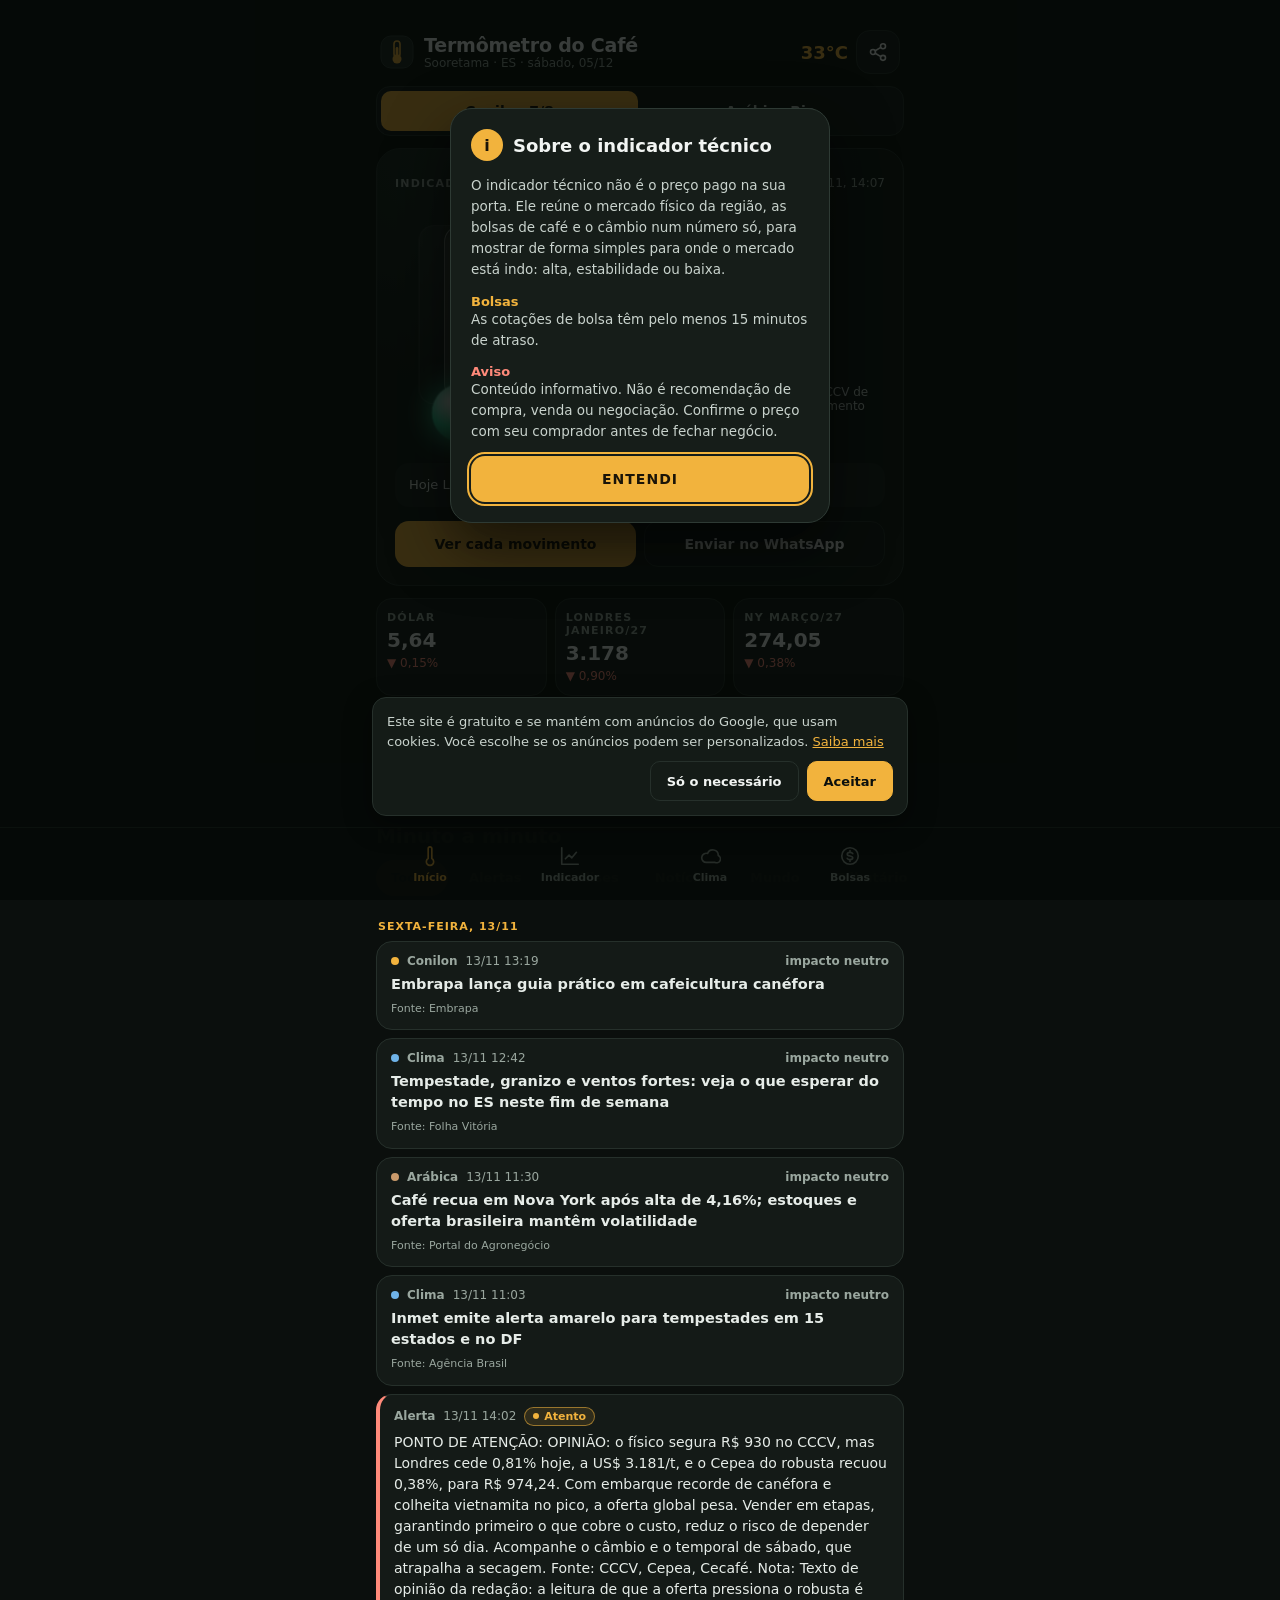
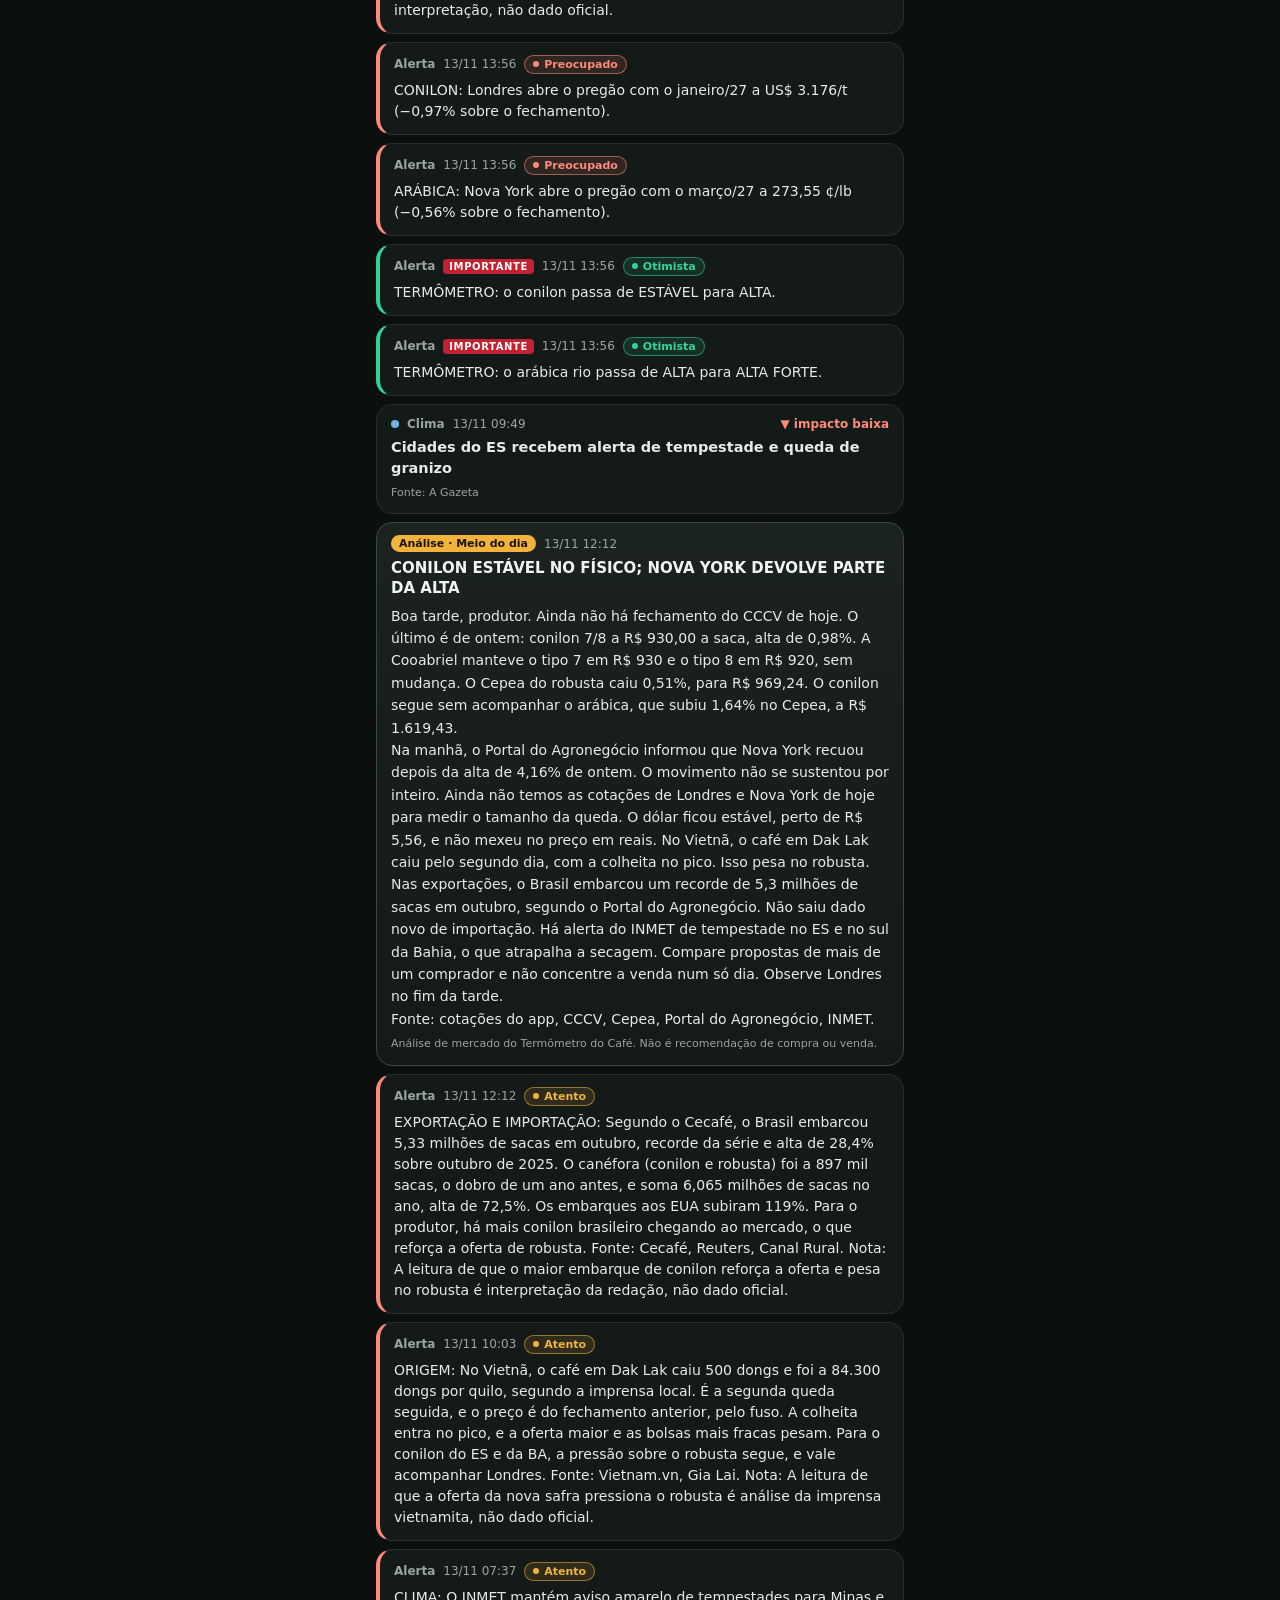
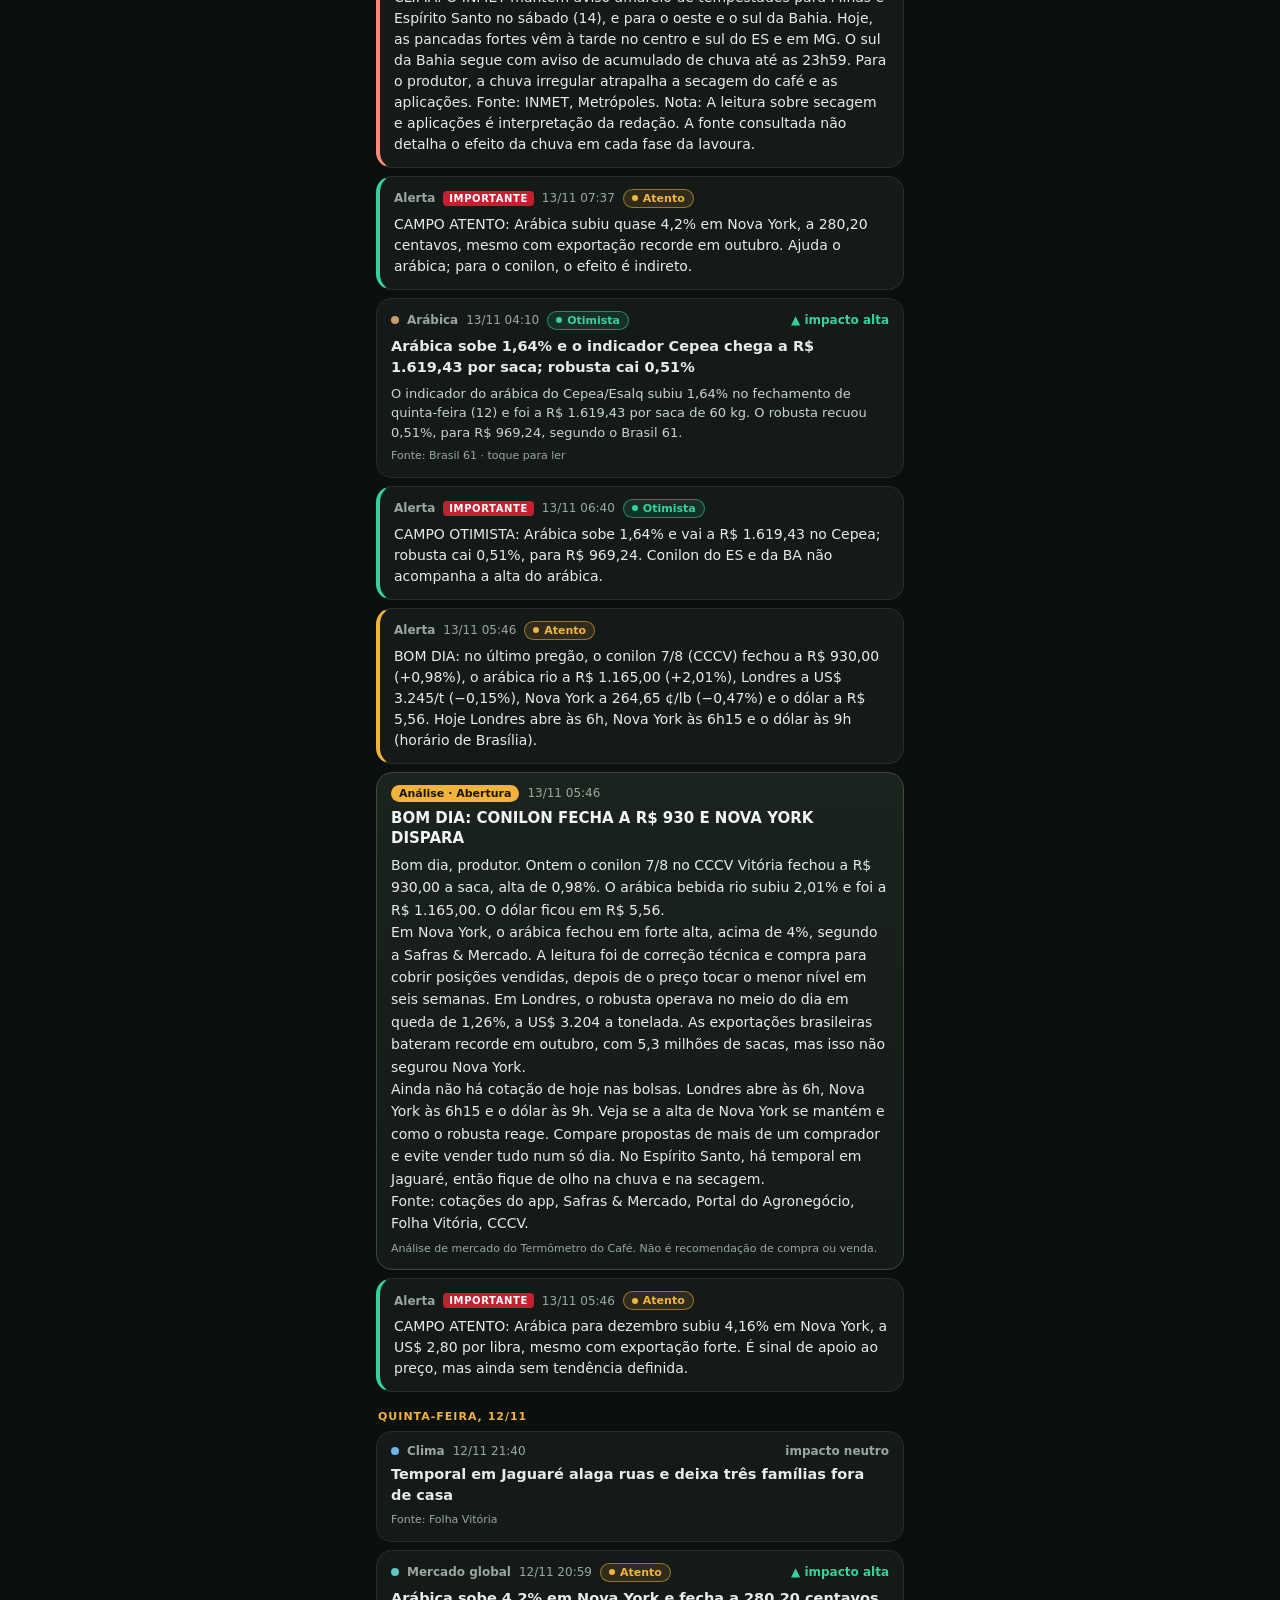
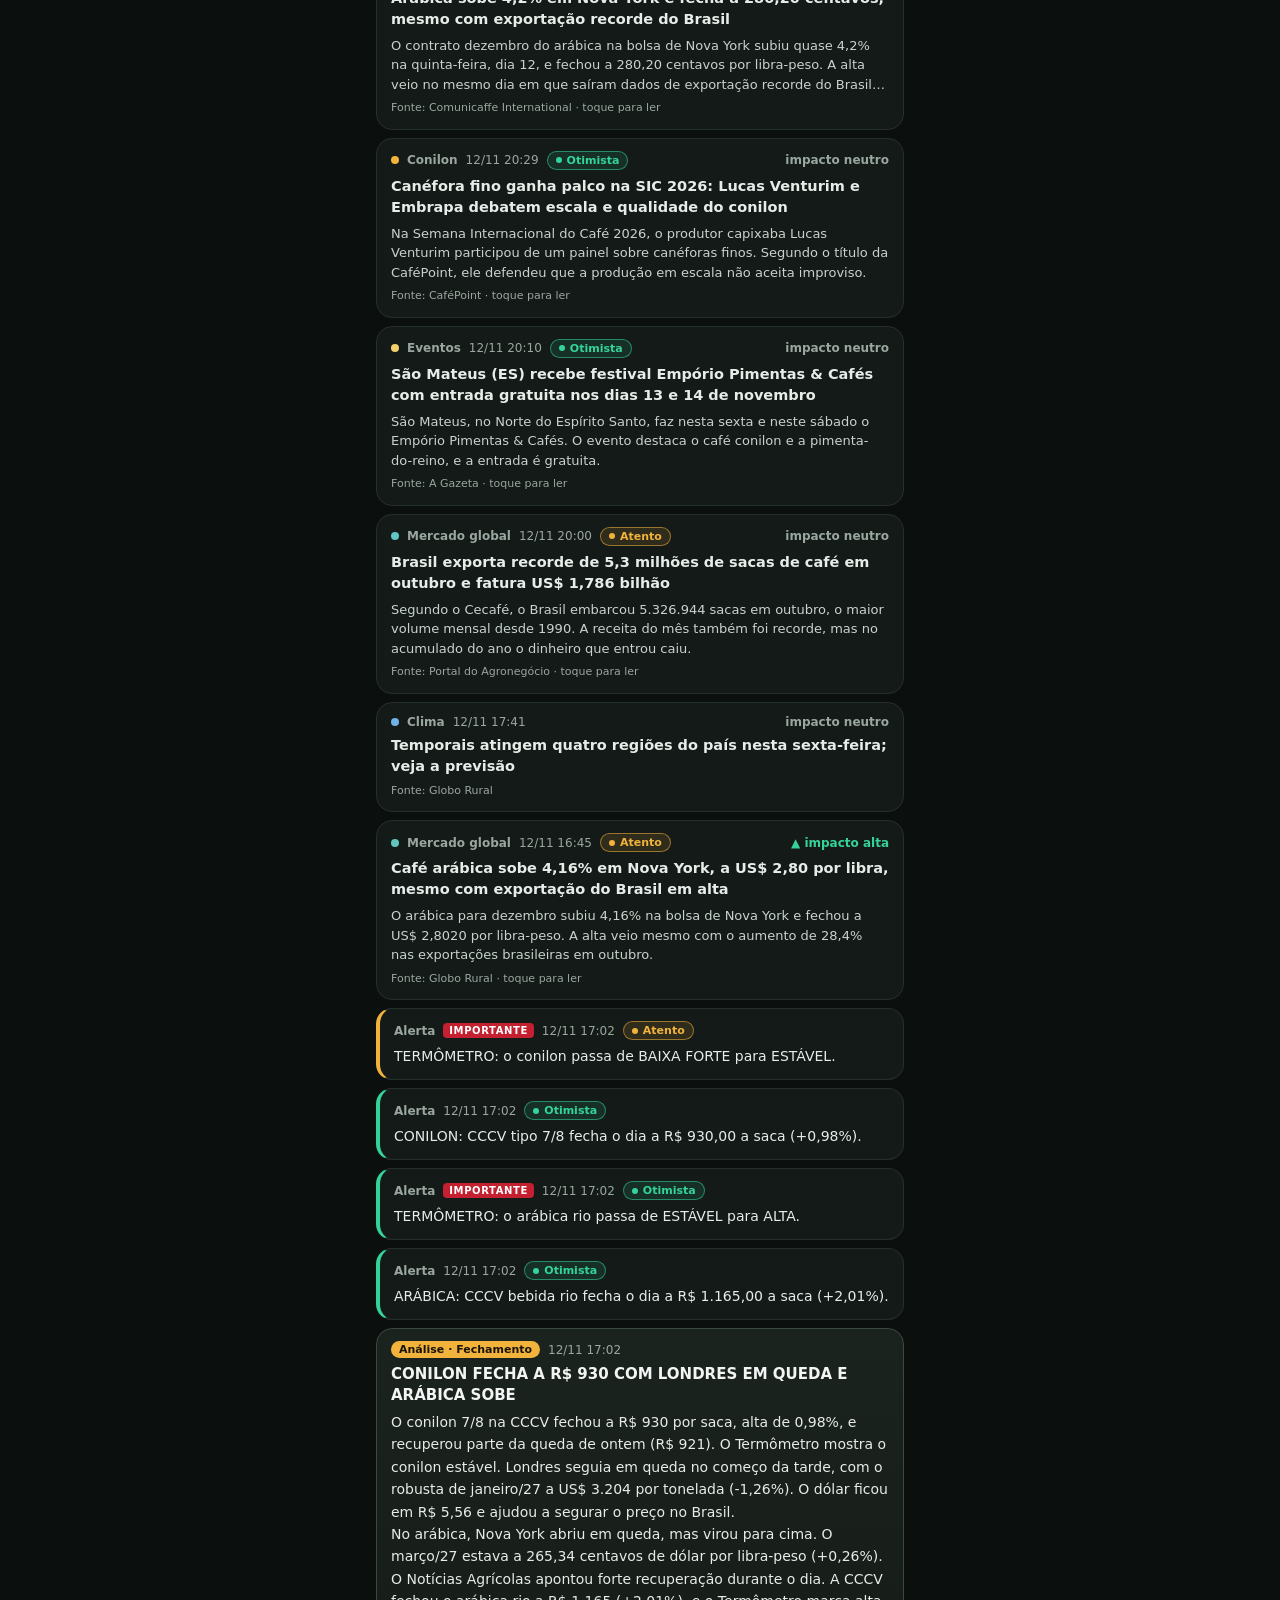
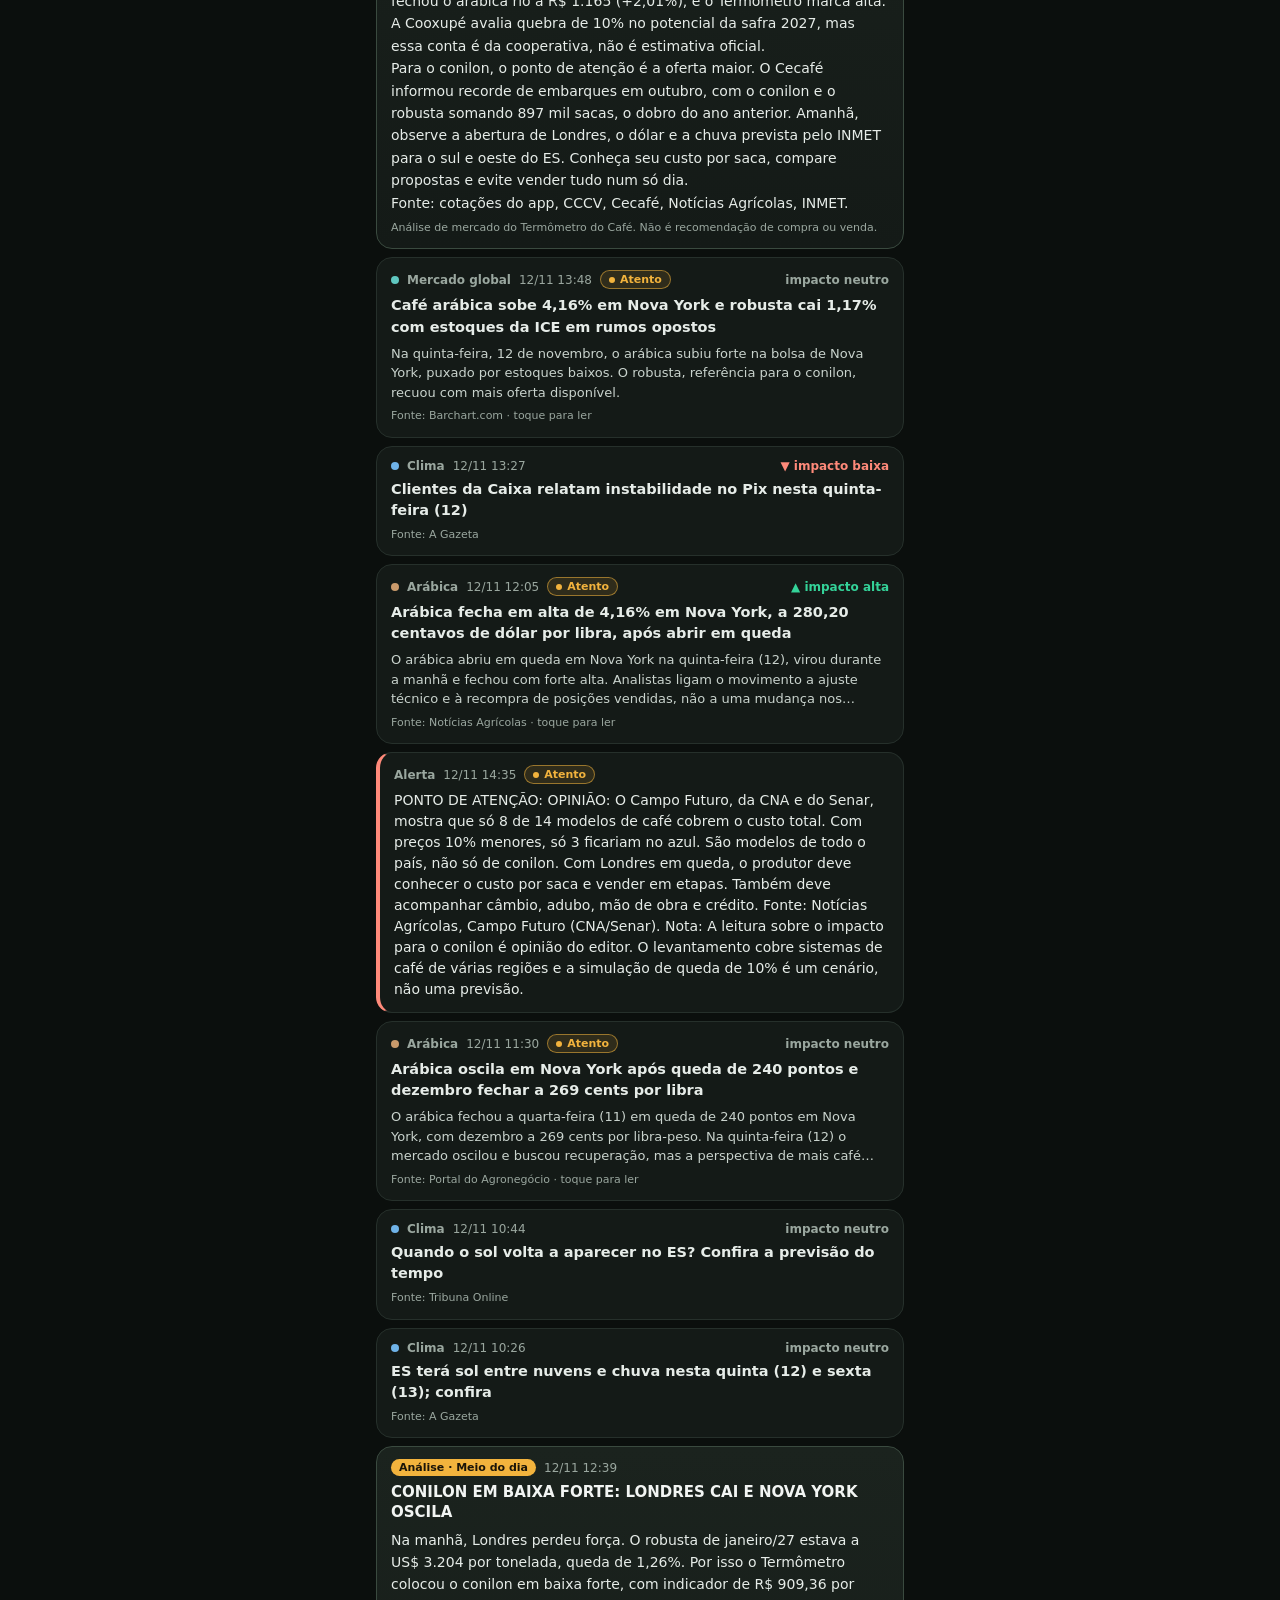
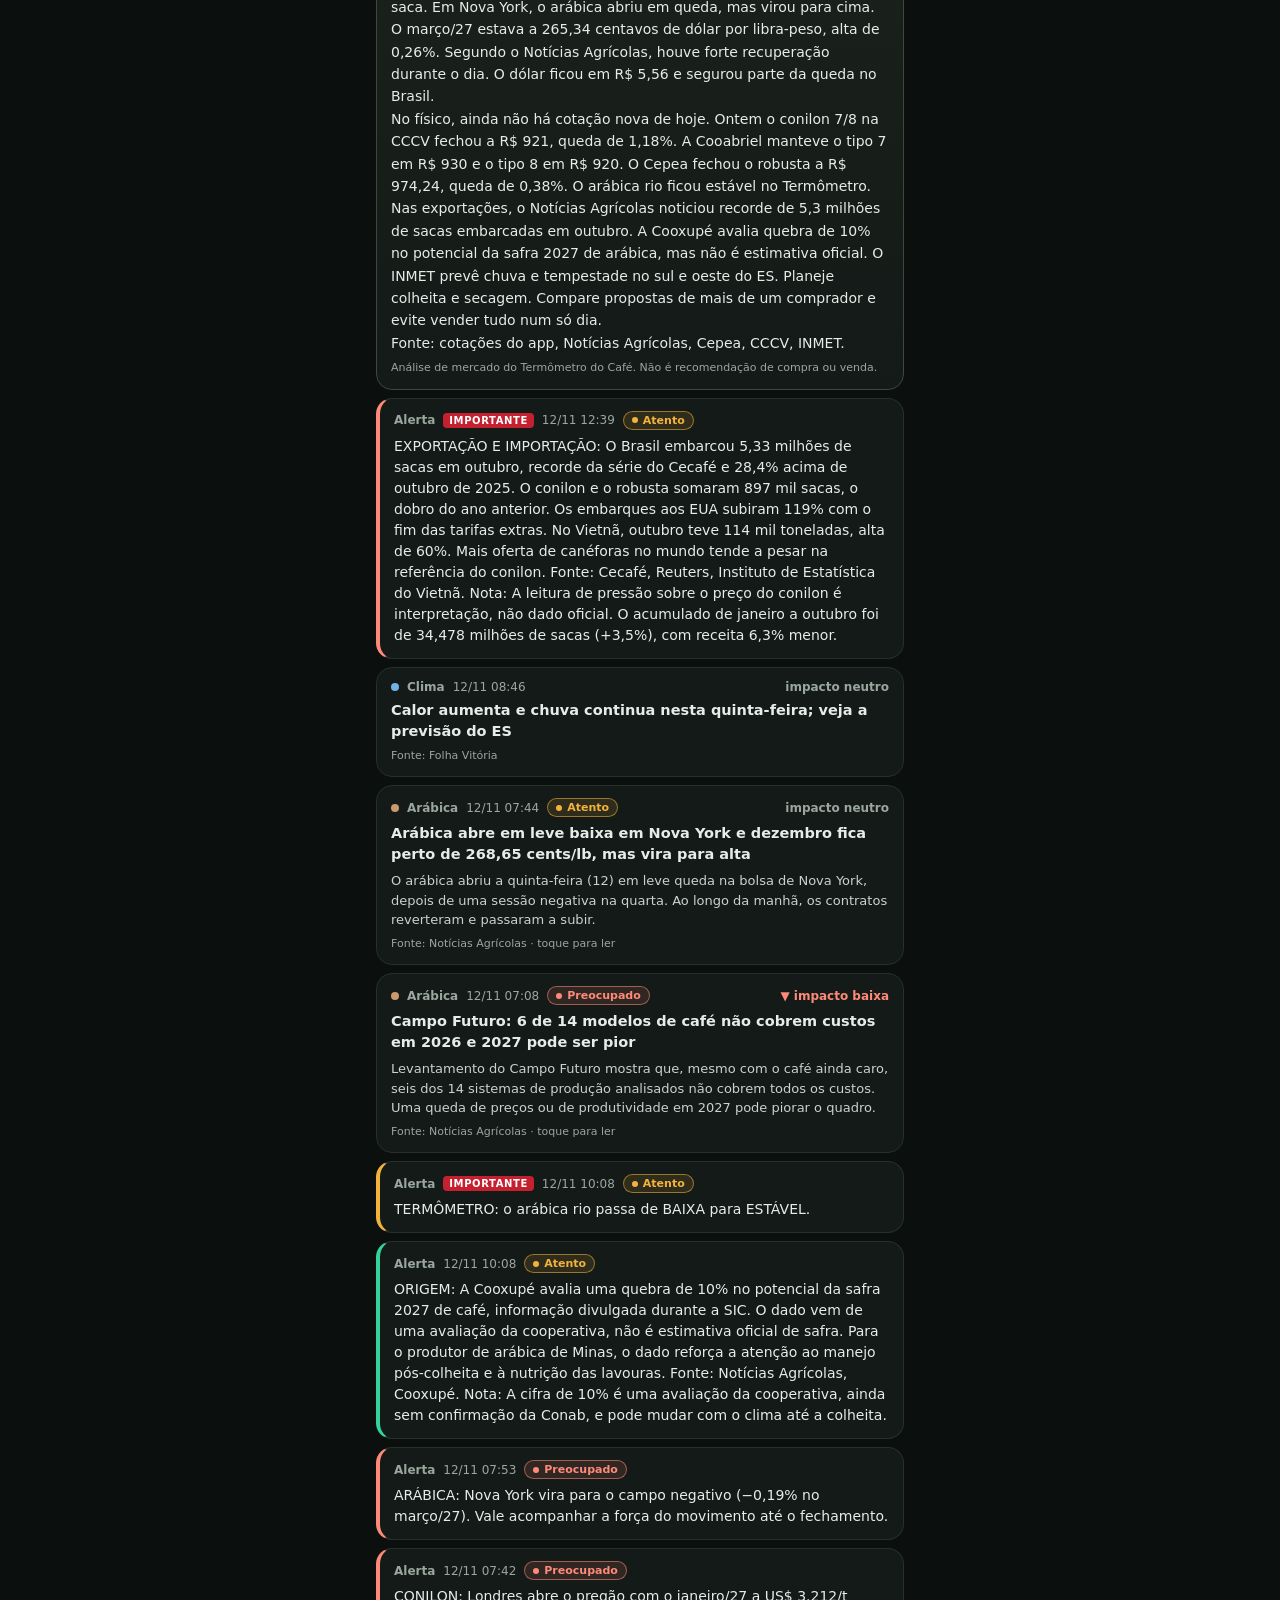
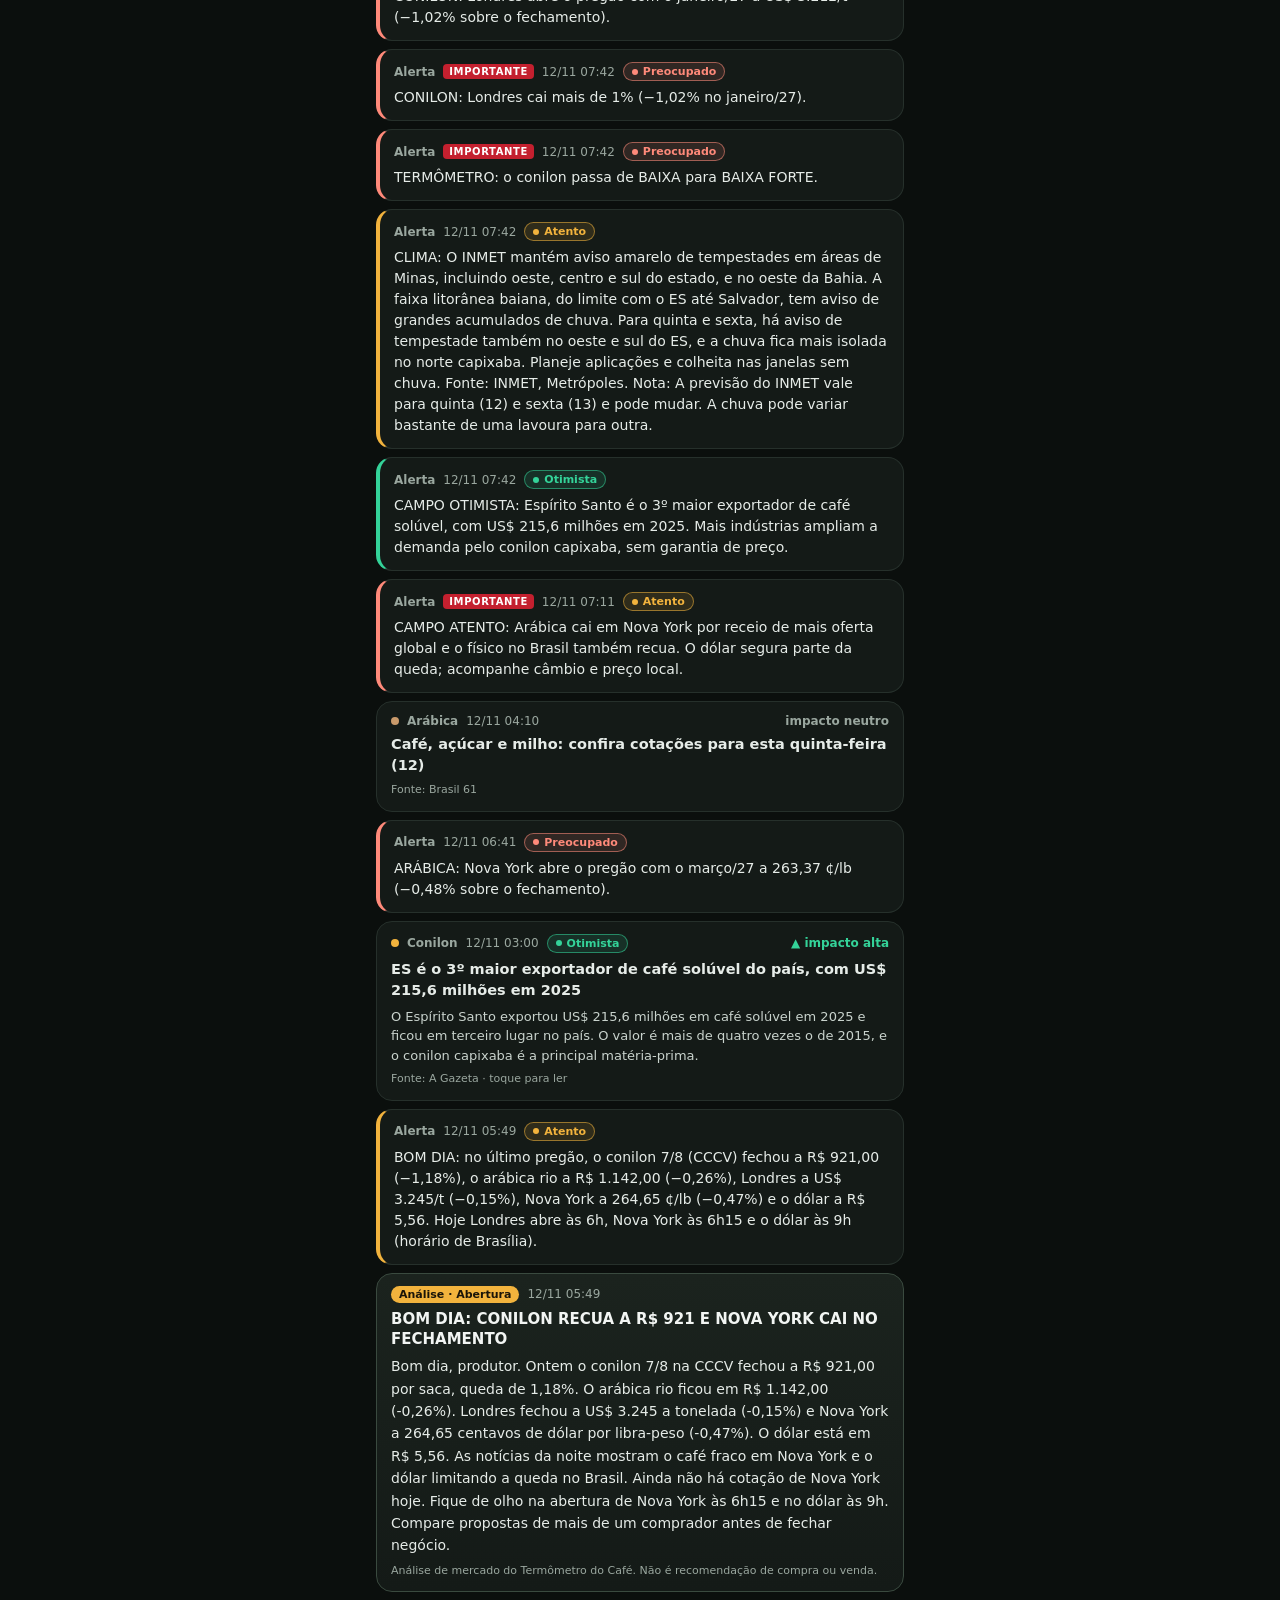
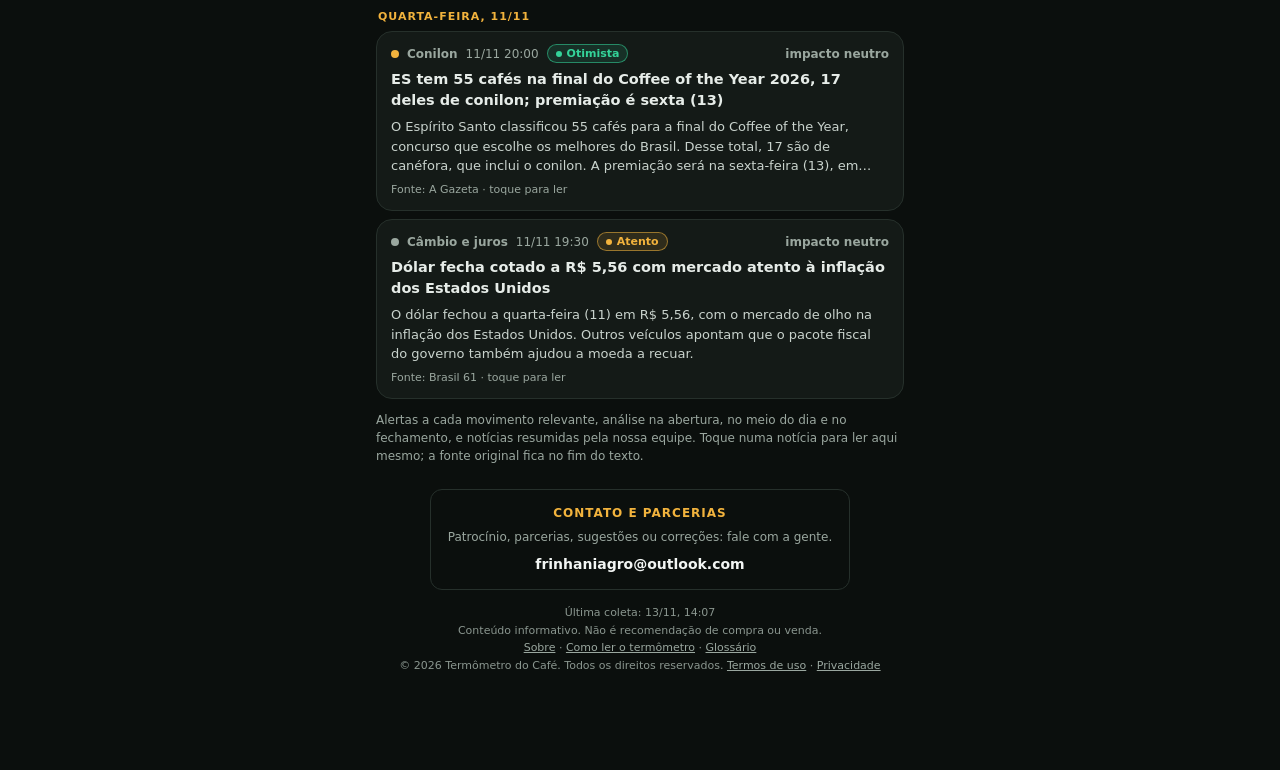
==== commit e8d58ed4: "site: 13/11 14:08" ====
--- a/index.html
+++ b/index.html
@@ -21,7 +21,7 @@
 <link rel="preconnect" href="https://fonts.googleapis.com">
 <link rel="preconnect" href="https://fonts.gstatic.com" crossorigin>
 <link href="https://fonts.googleapis.com/css2?family=Space+Grotesk:wght@500;600;700&family=Inter:wght@400;500;600;700&display=swap" rel="stylesheet">
-<link rel="stylesheet" href="styles.css">
+<link rel="stylesheet" href="styles.css?v=8ccbea4f2f">
 </head>
 <body>
 <div class="app">
@@ -309,7 +309,7 @@
     <button class="btn" id="m-ok" style="letter-spacing:1px">ENTENDI</button>
   </div>
 </div>
-<script src="app.js"></script>
-<script src="anuncios.js"></script>
+<script src="app.js?v=8ccbea4f2f"></script>
+<script src="anuncios.js?v=8ccbea4f2f"></script>
 </body>
 </html>
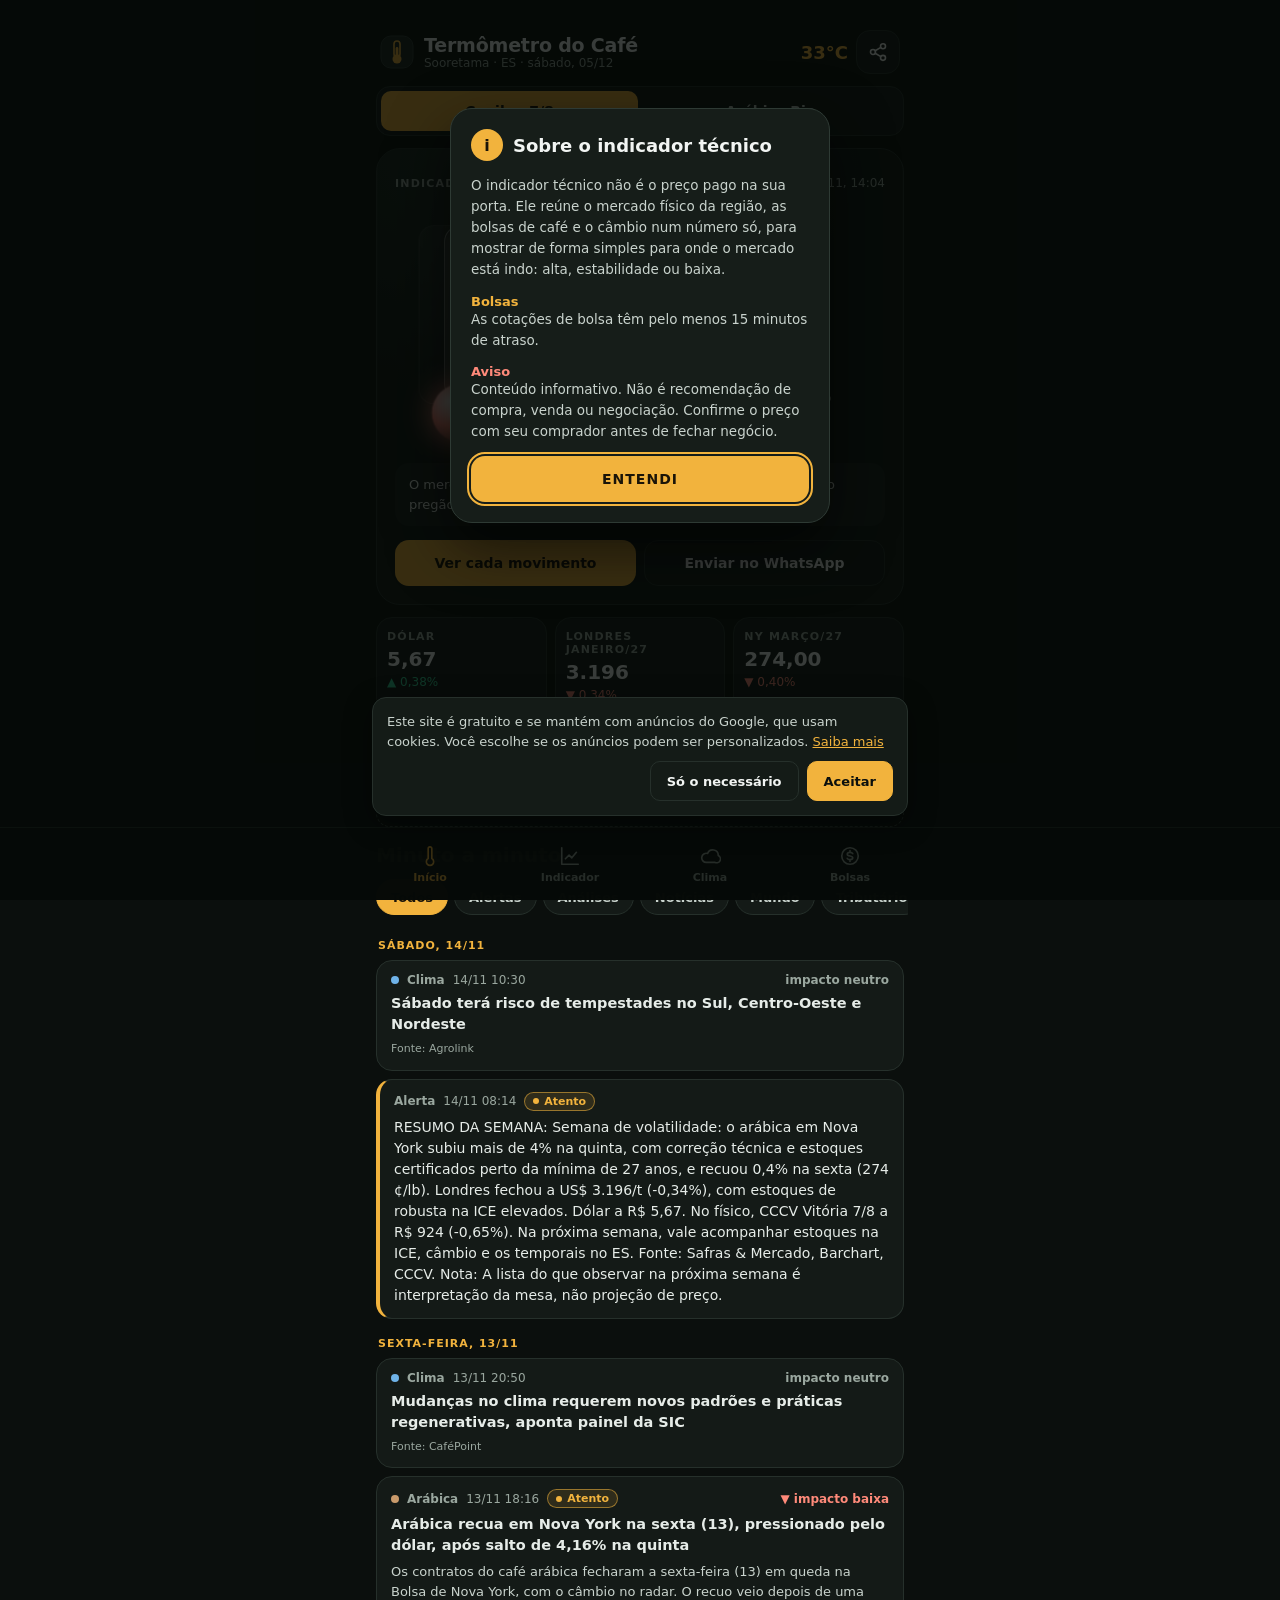
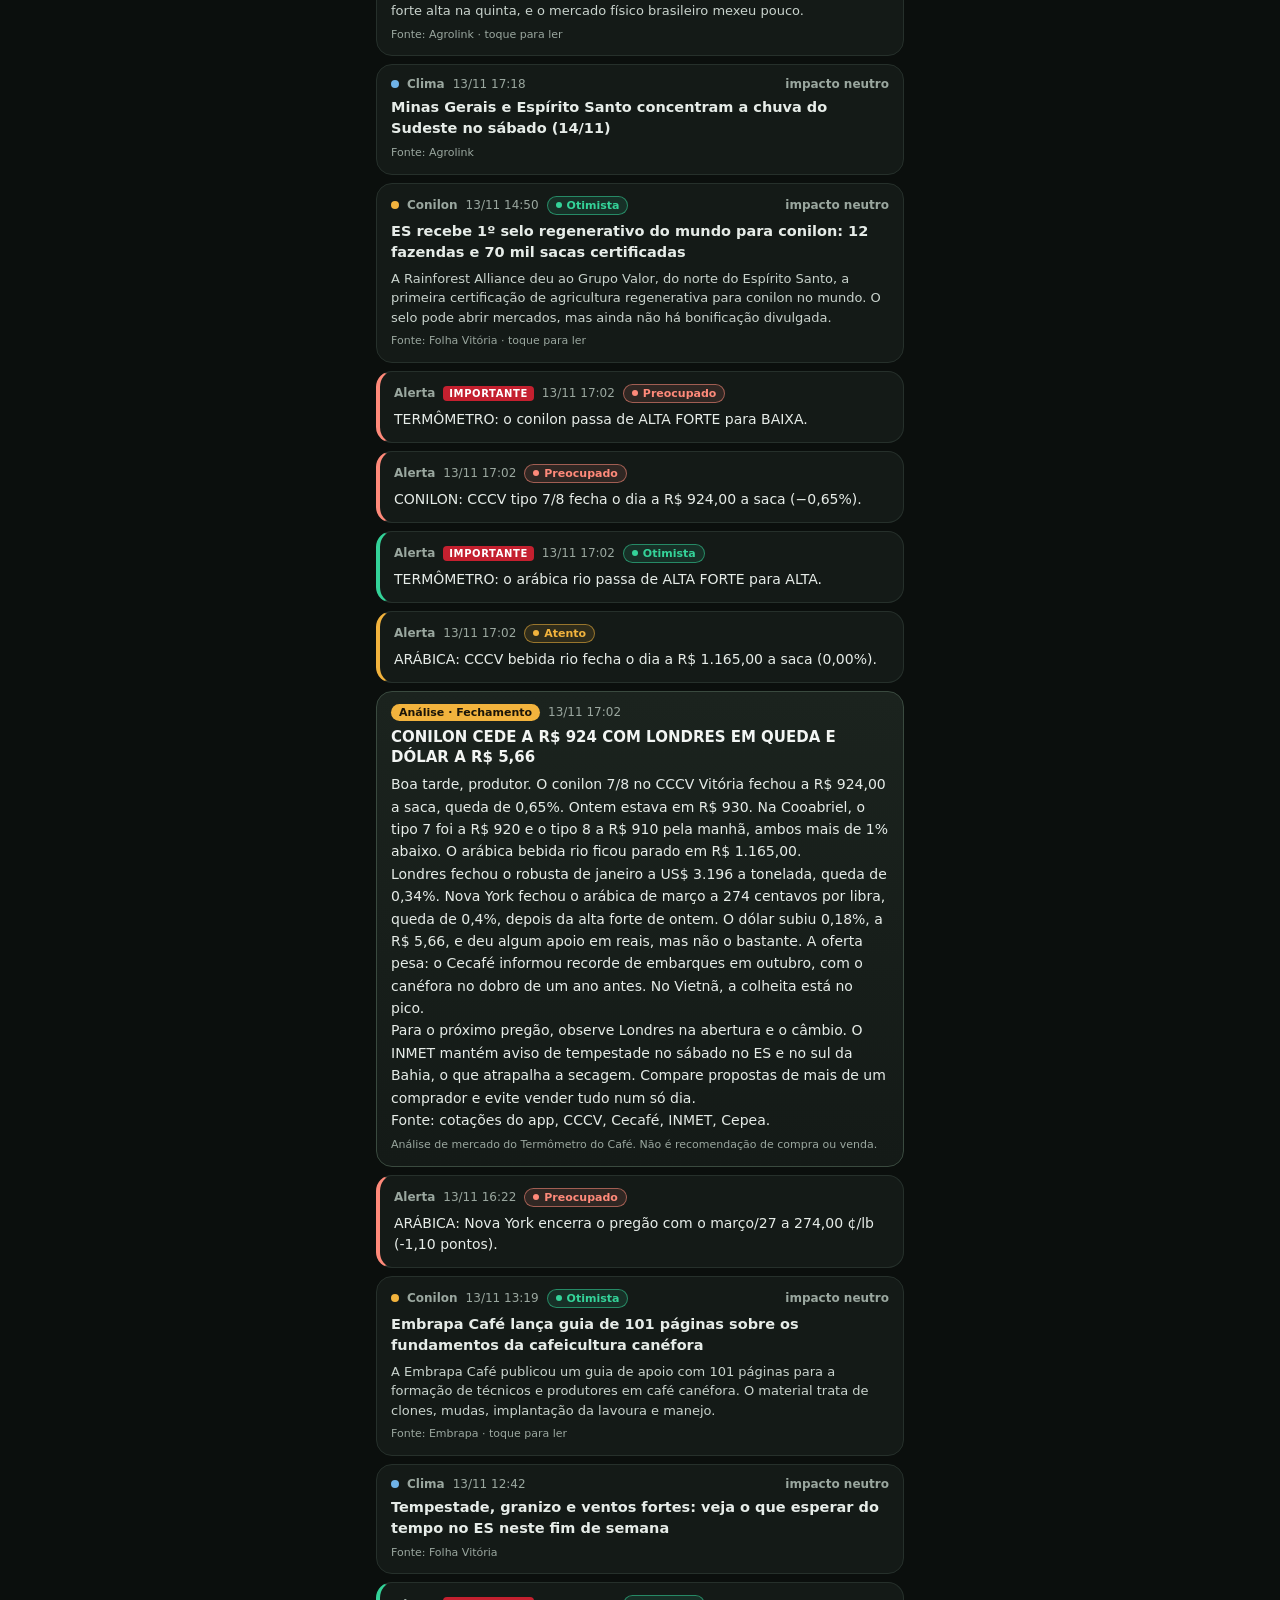
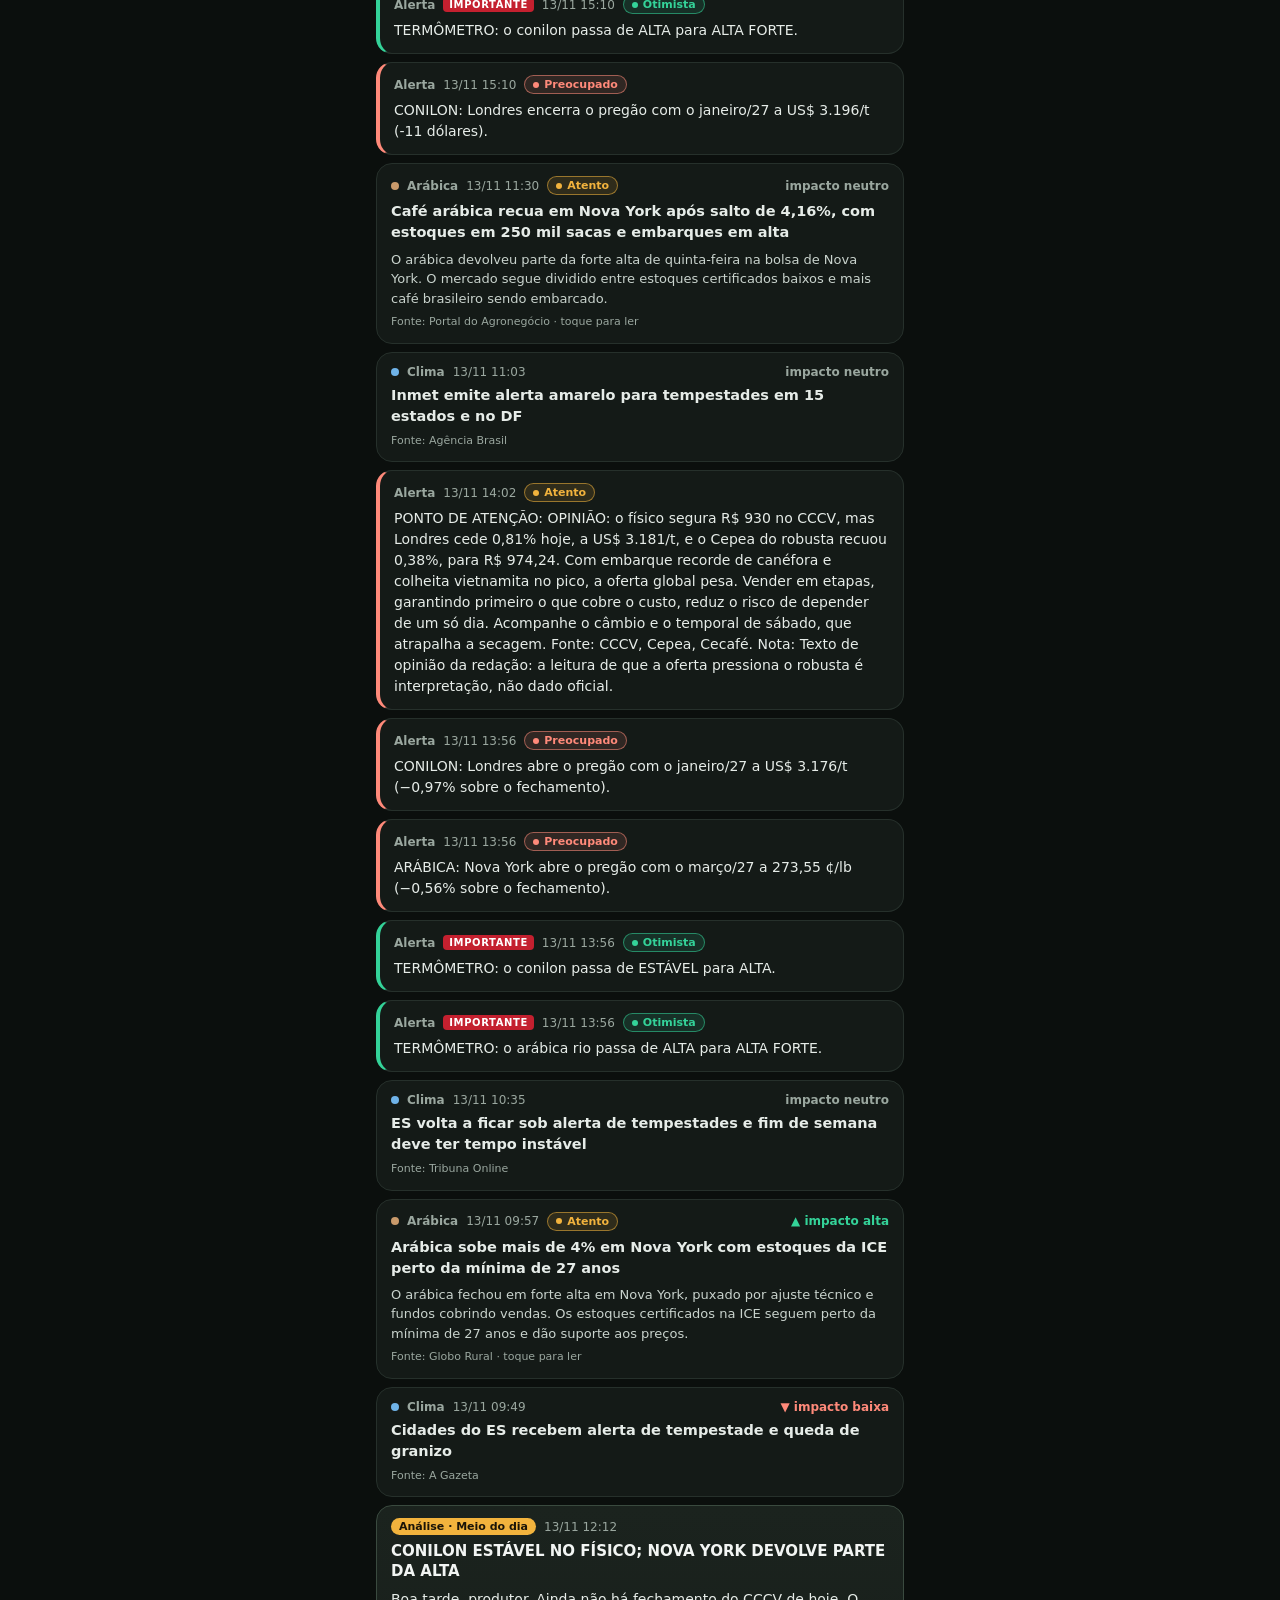
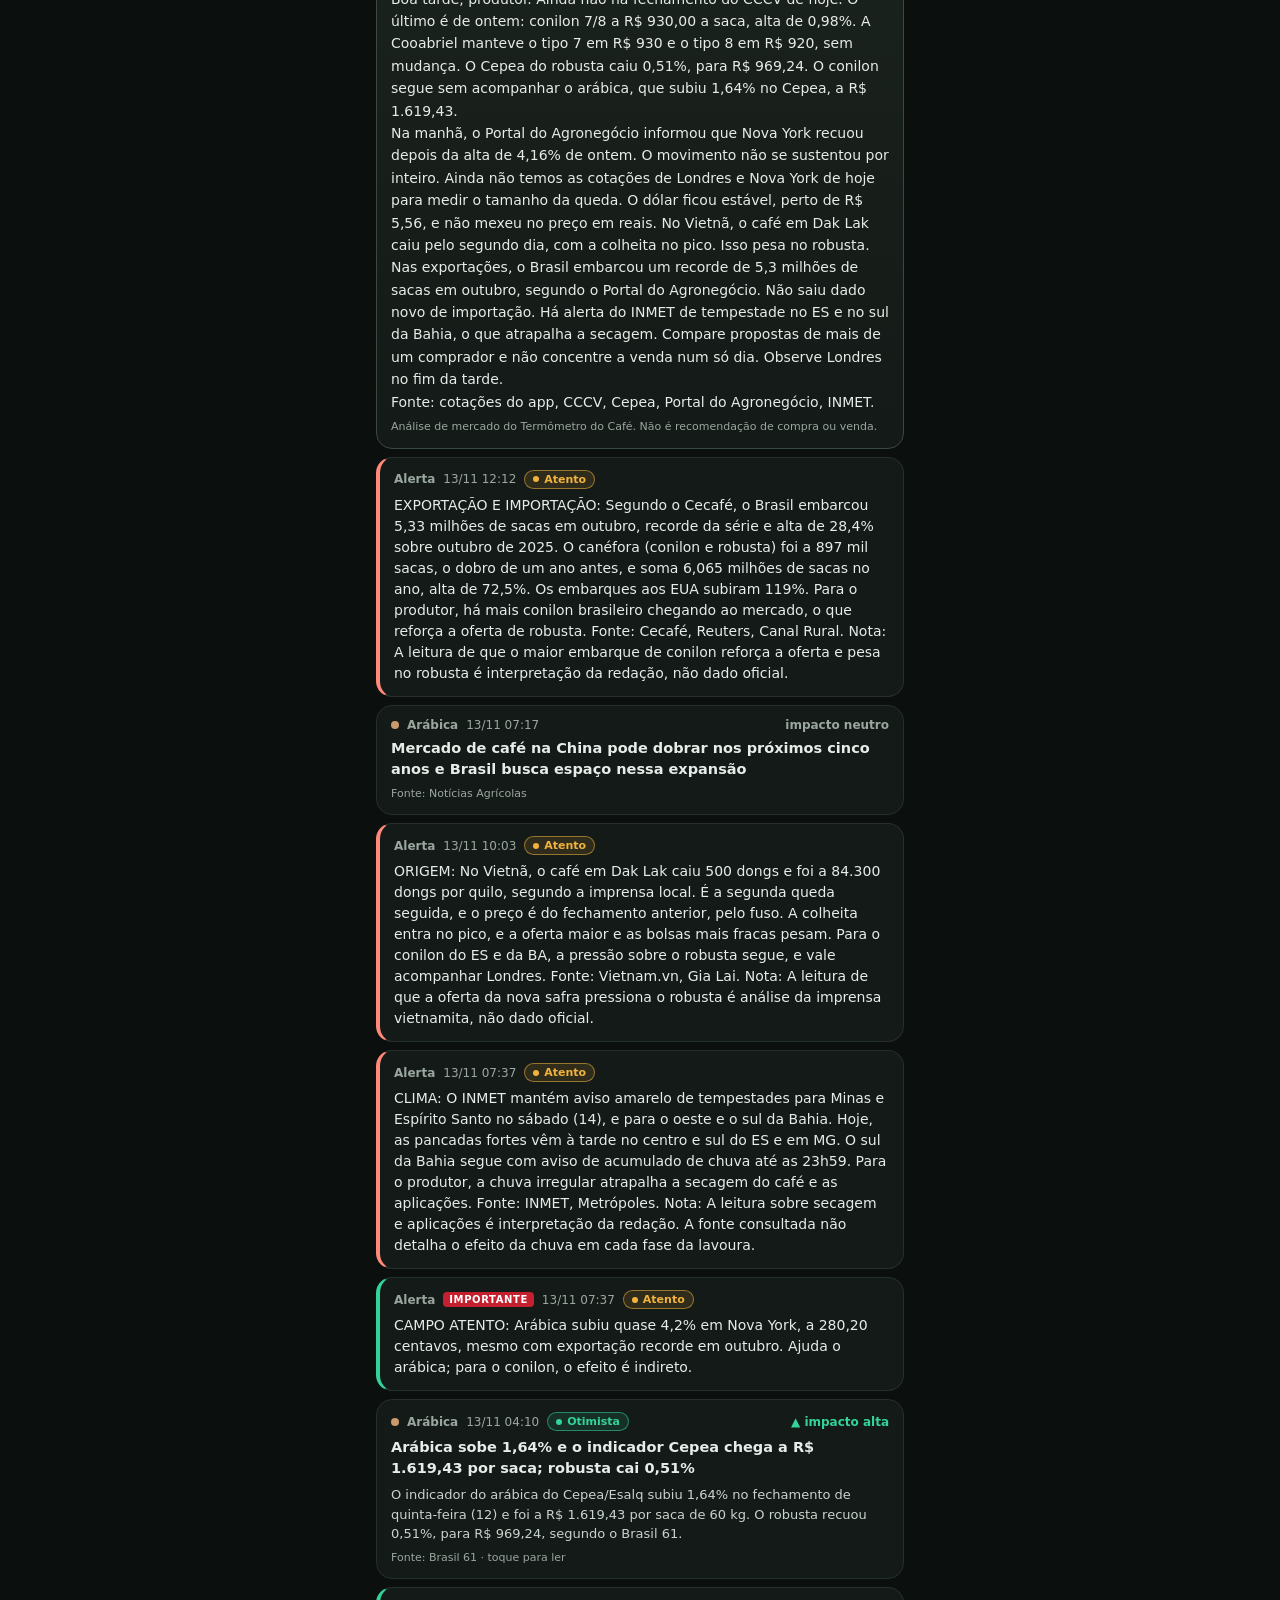
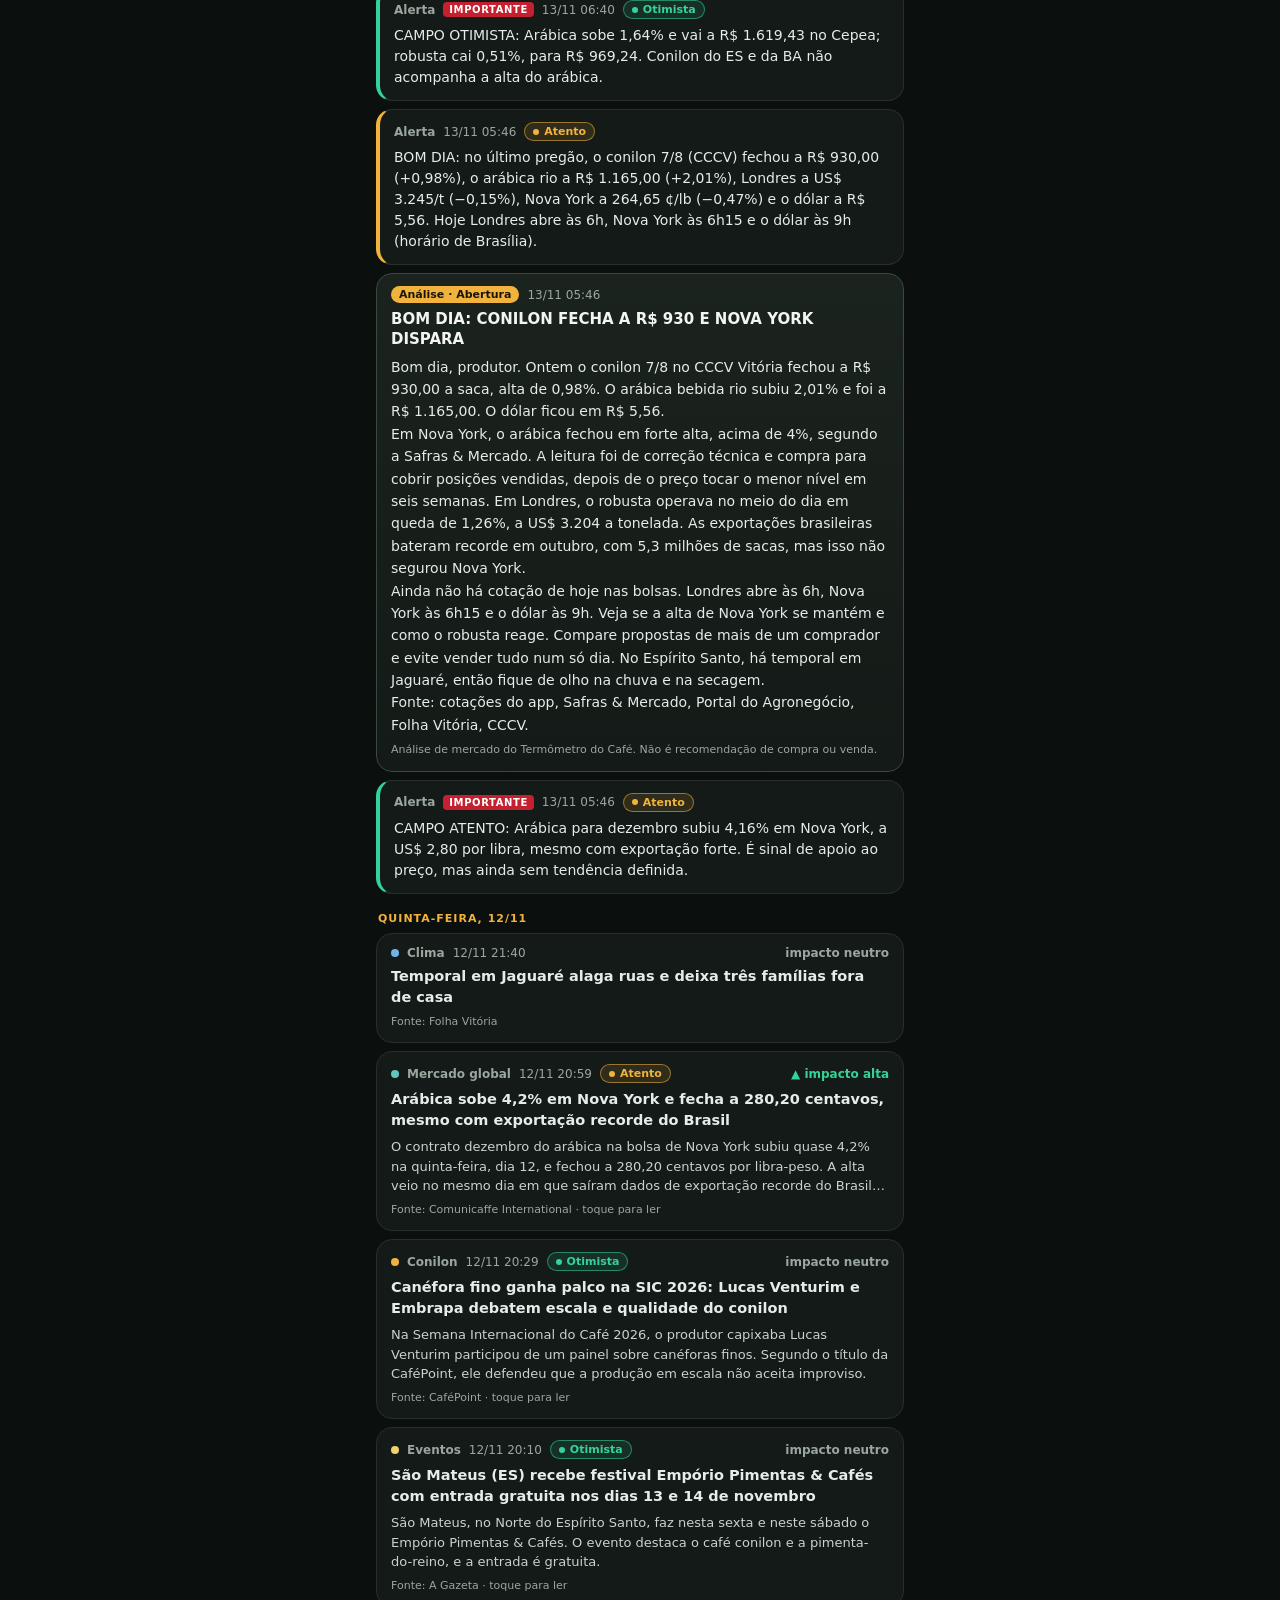
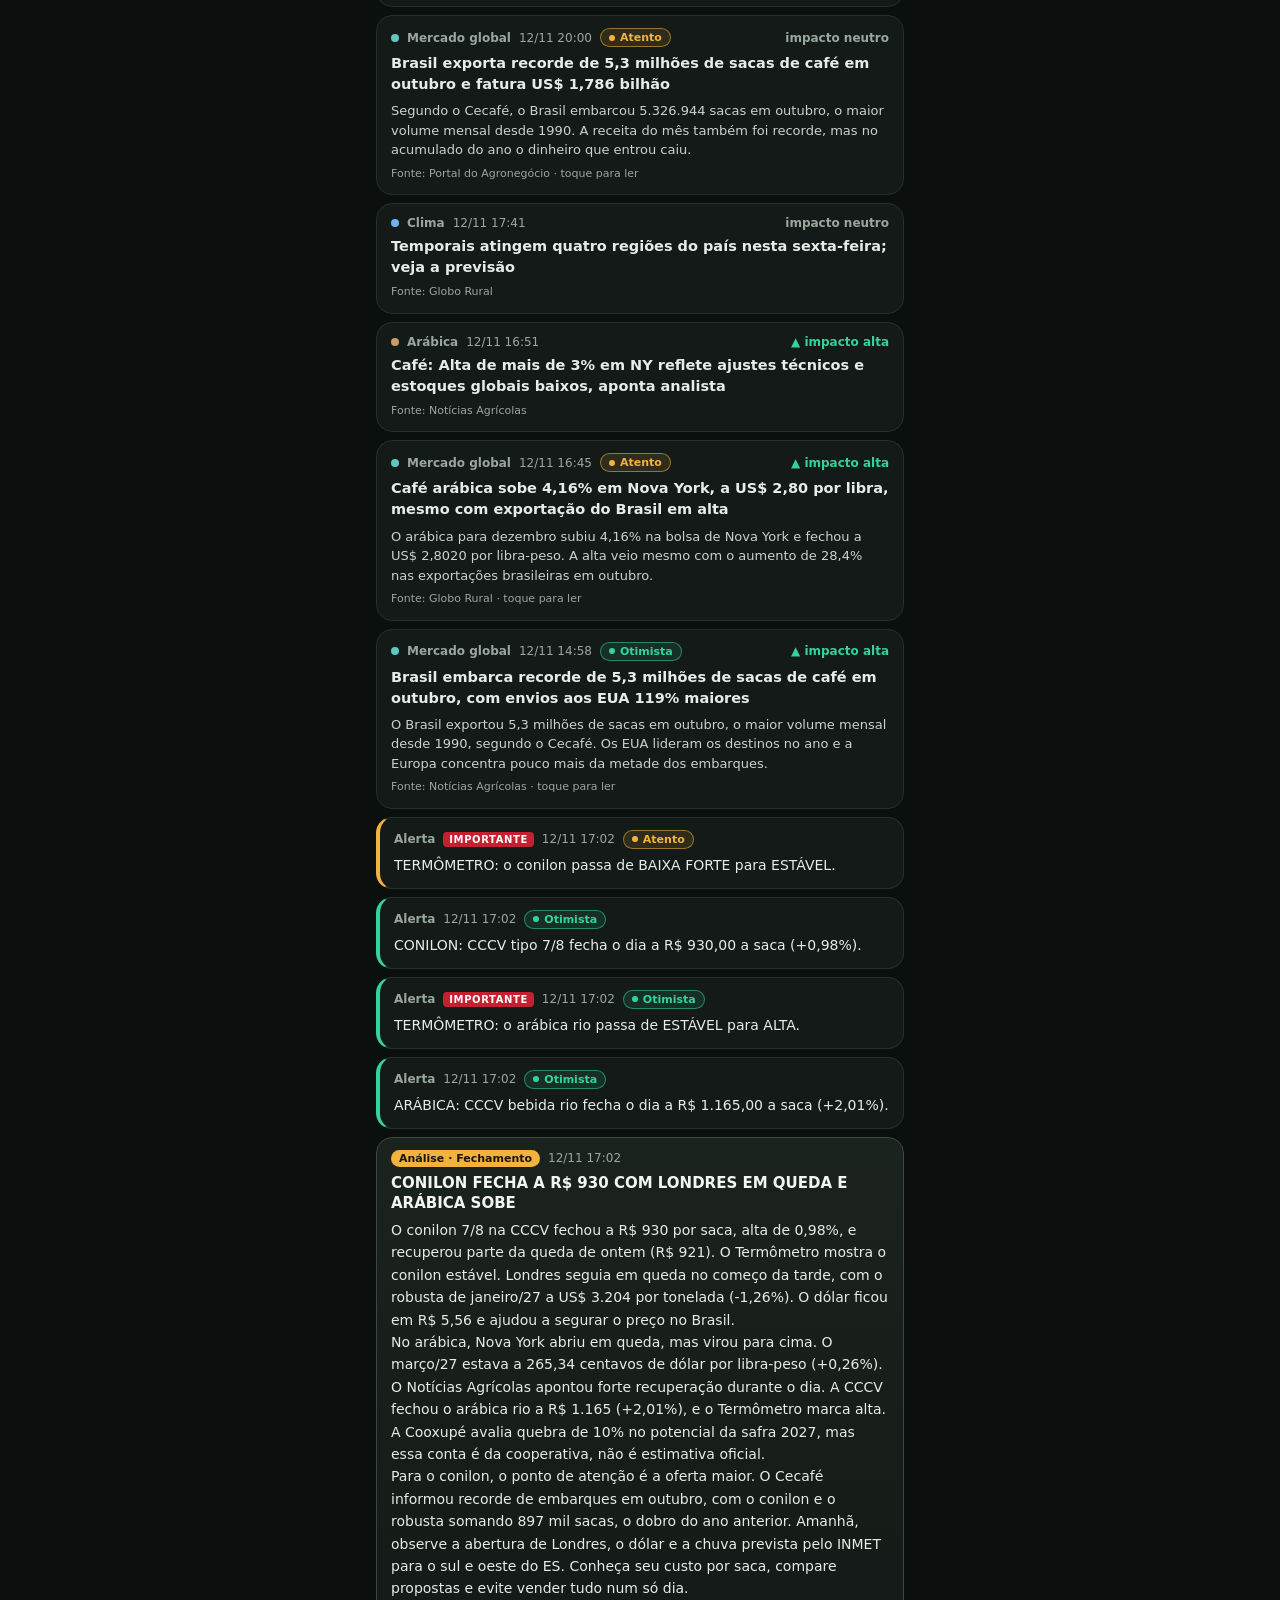
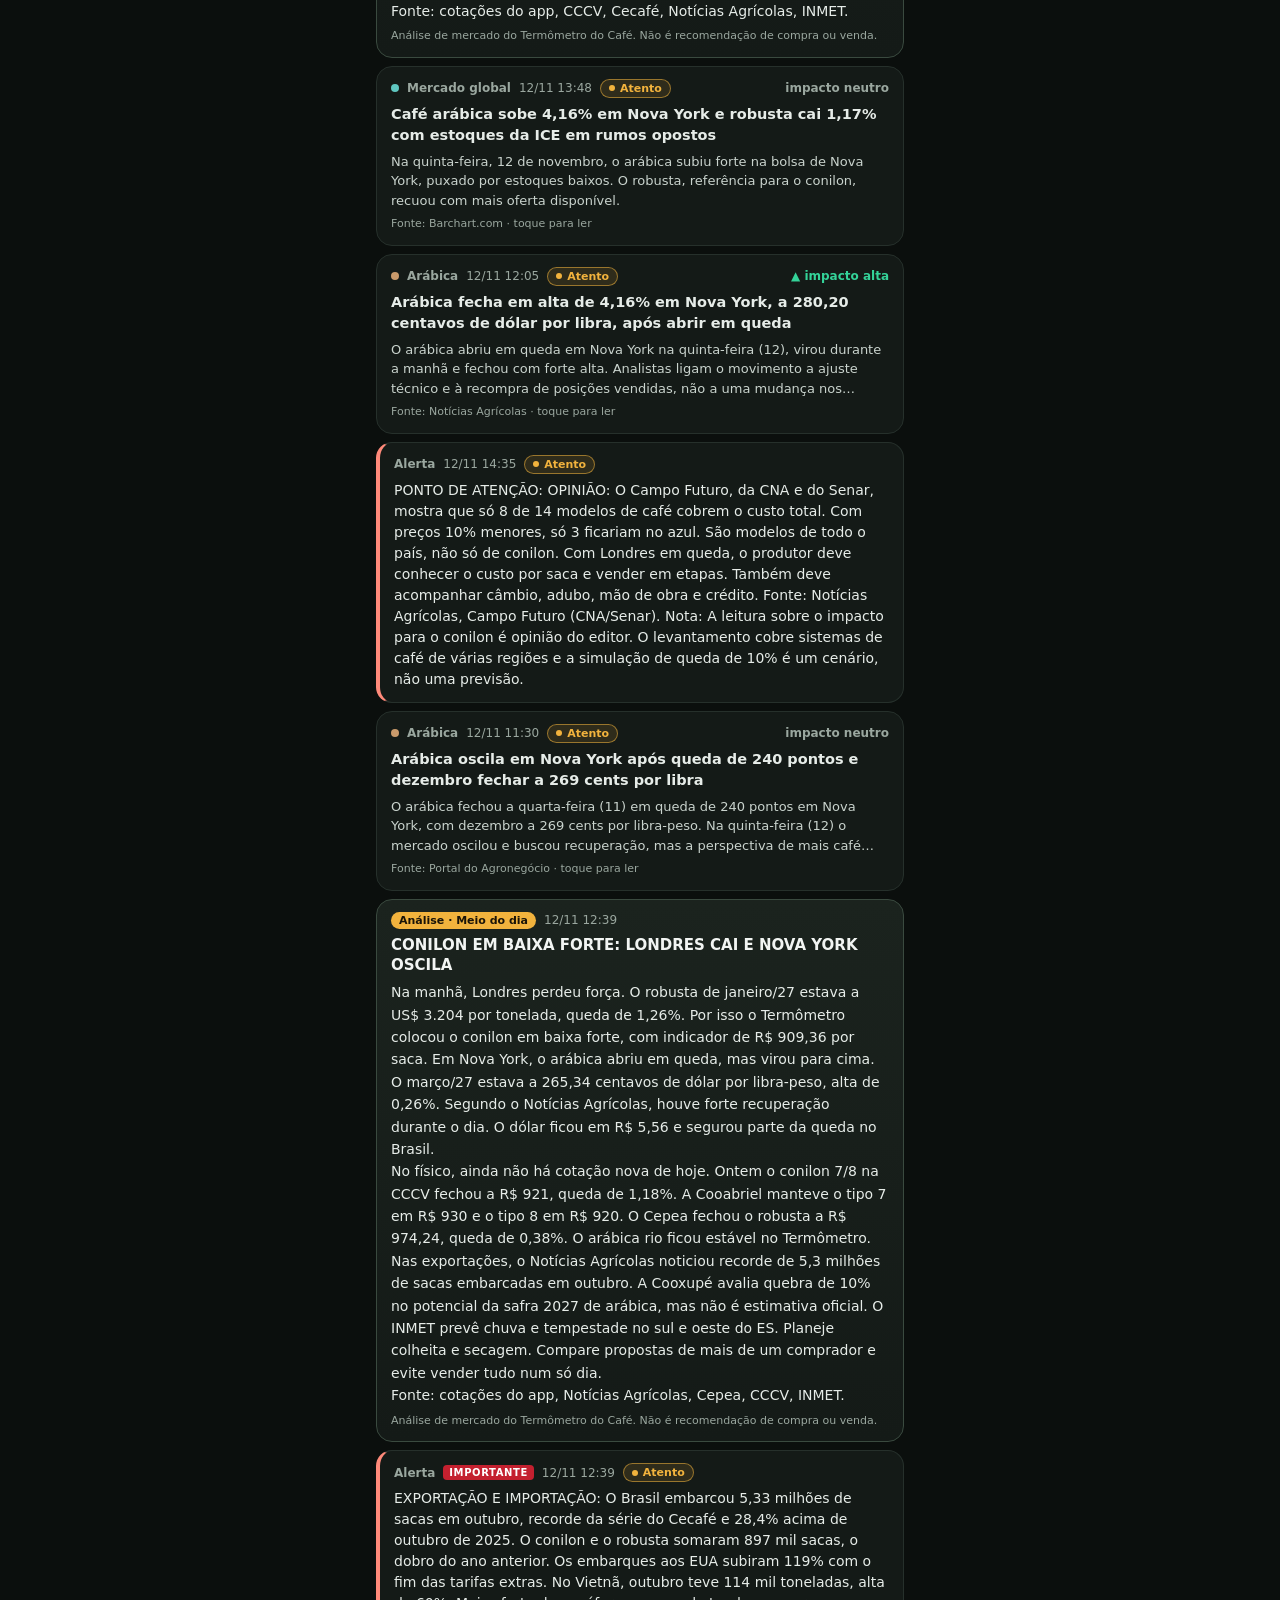
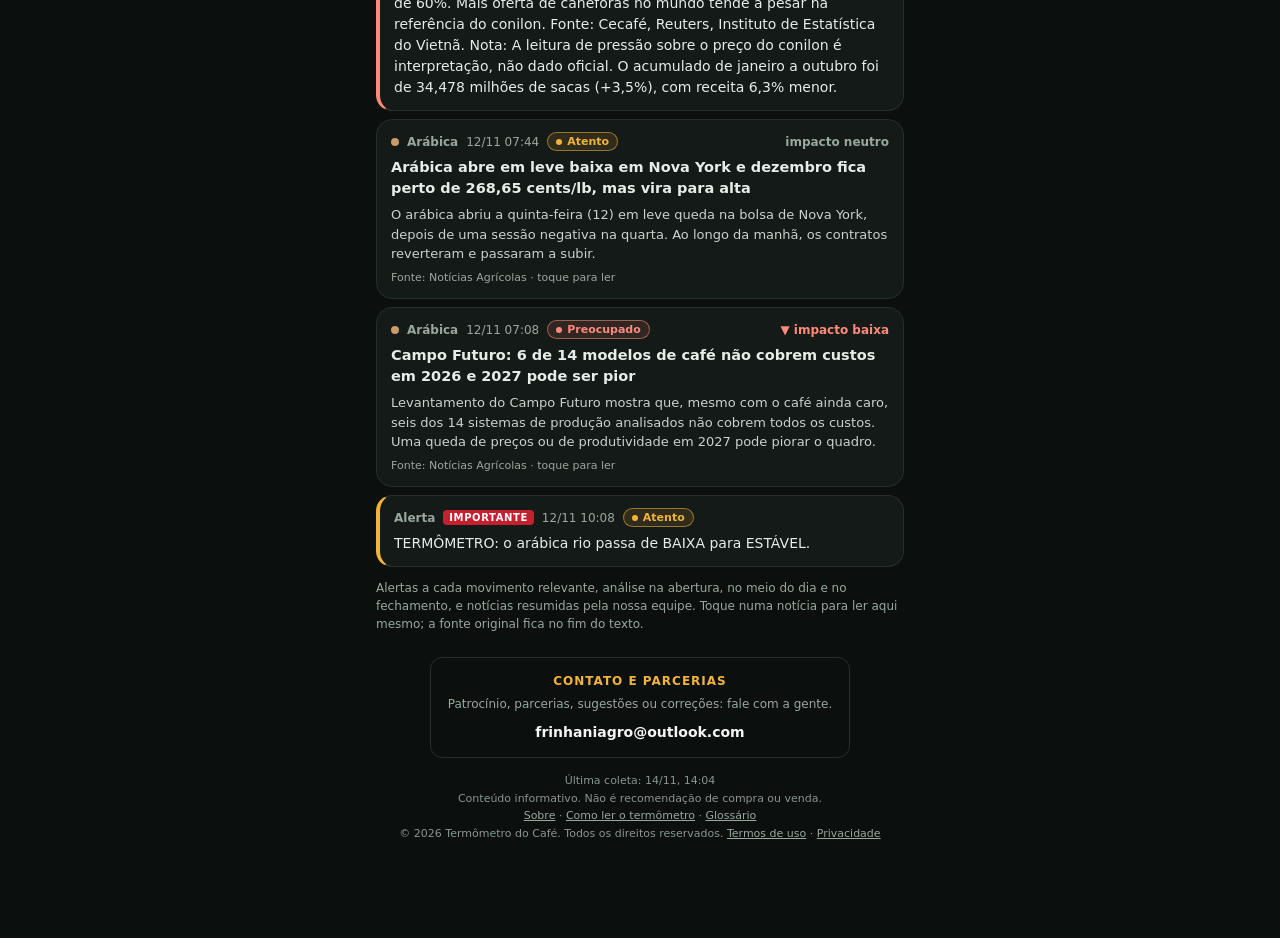
==== commit 8ae1cf4f: "site: 14/11 14:05" ====
--- a/index.html
+++ b/index.html
@@ -21,7 +21,7 @@
 <link rel="preconnect" href="https://fonts.googleapis.com">
 <link rel="preconnect" href="https://fonts.gstatic.com" crossorigin>
 <link href="https://fonts.googleapis.com/css2?family=Space+Grotesk:wght@500;600;700&family=Inter:wght@400;500;600;700&display=swap" rel="stylesheet">
-<link rel="stylesheet" href="styles.css?v=8ccbea4f2f">
+<link rel="stylesheet" href="styles.css?v=f0387befd6">
 </head>
 <body>
 <div class="app">
@@ -309,7 +309,7 @@
     <button class="btn" id="m-ok" style="letter-spacing:1px">ENTENDI</button>
   </div>
 </div>
-<script src="app.js?v=8ccbea4f2f"></script>
-<script src="anuncios.js?v=8ccbea4f2f"></script>
+<script src="app.js?v=f0387befd6"></script>
+<script src="anuncios.js?v=f0387befd6"></script>
 </body>
 </html>
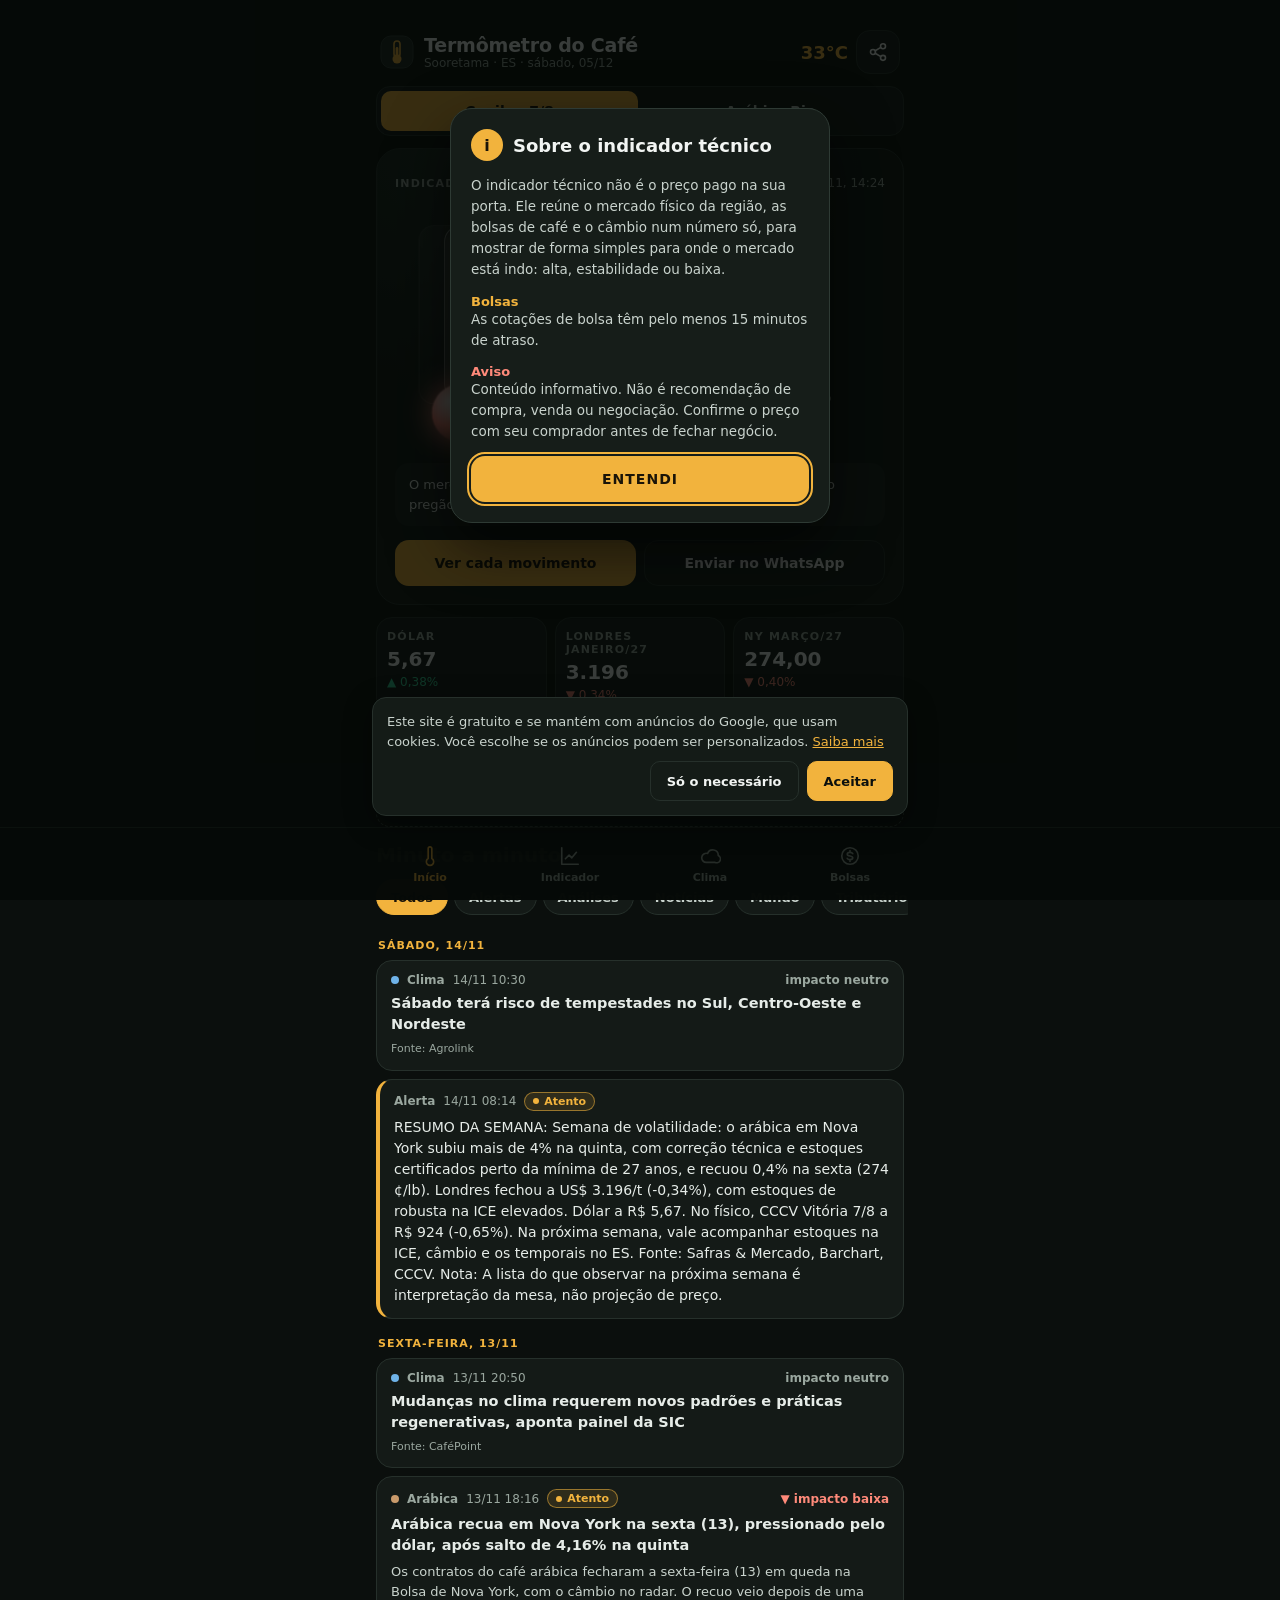
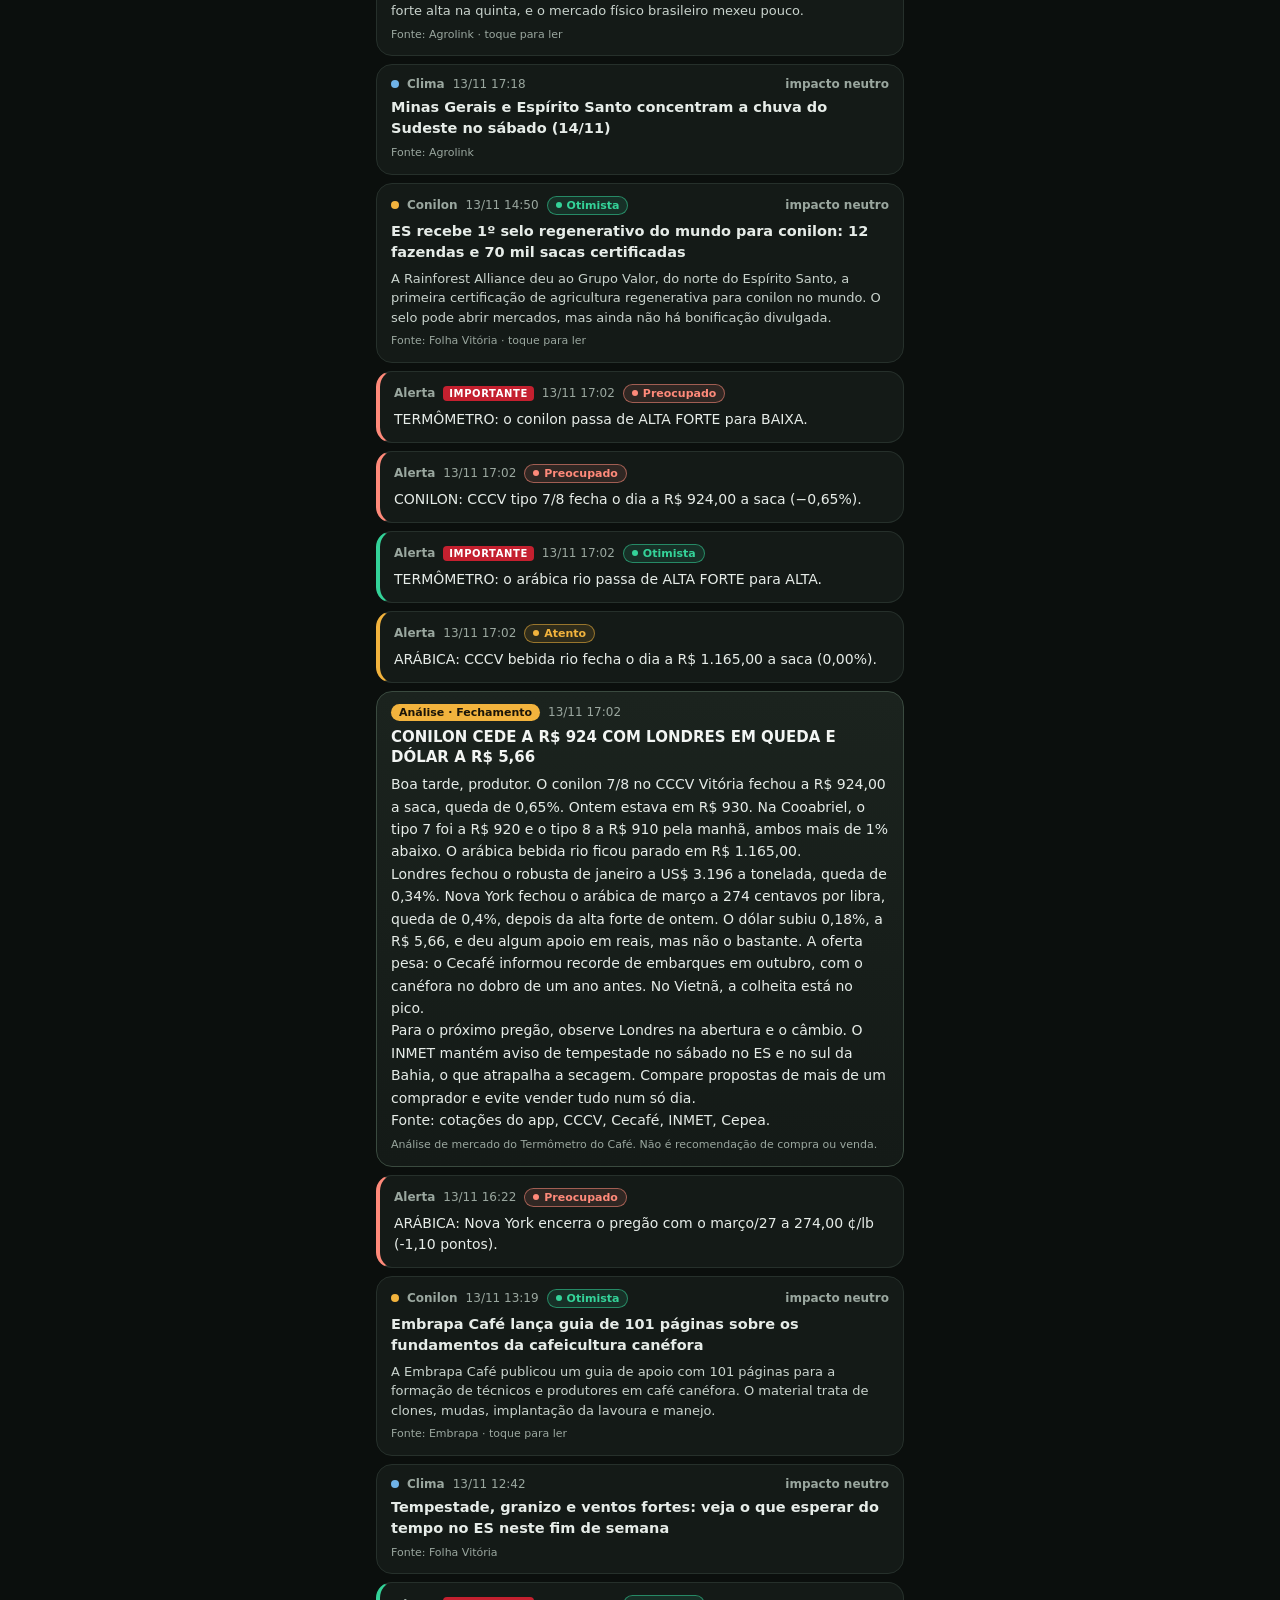
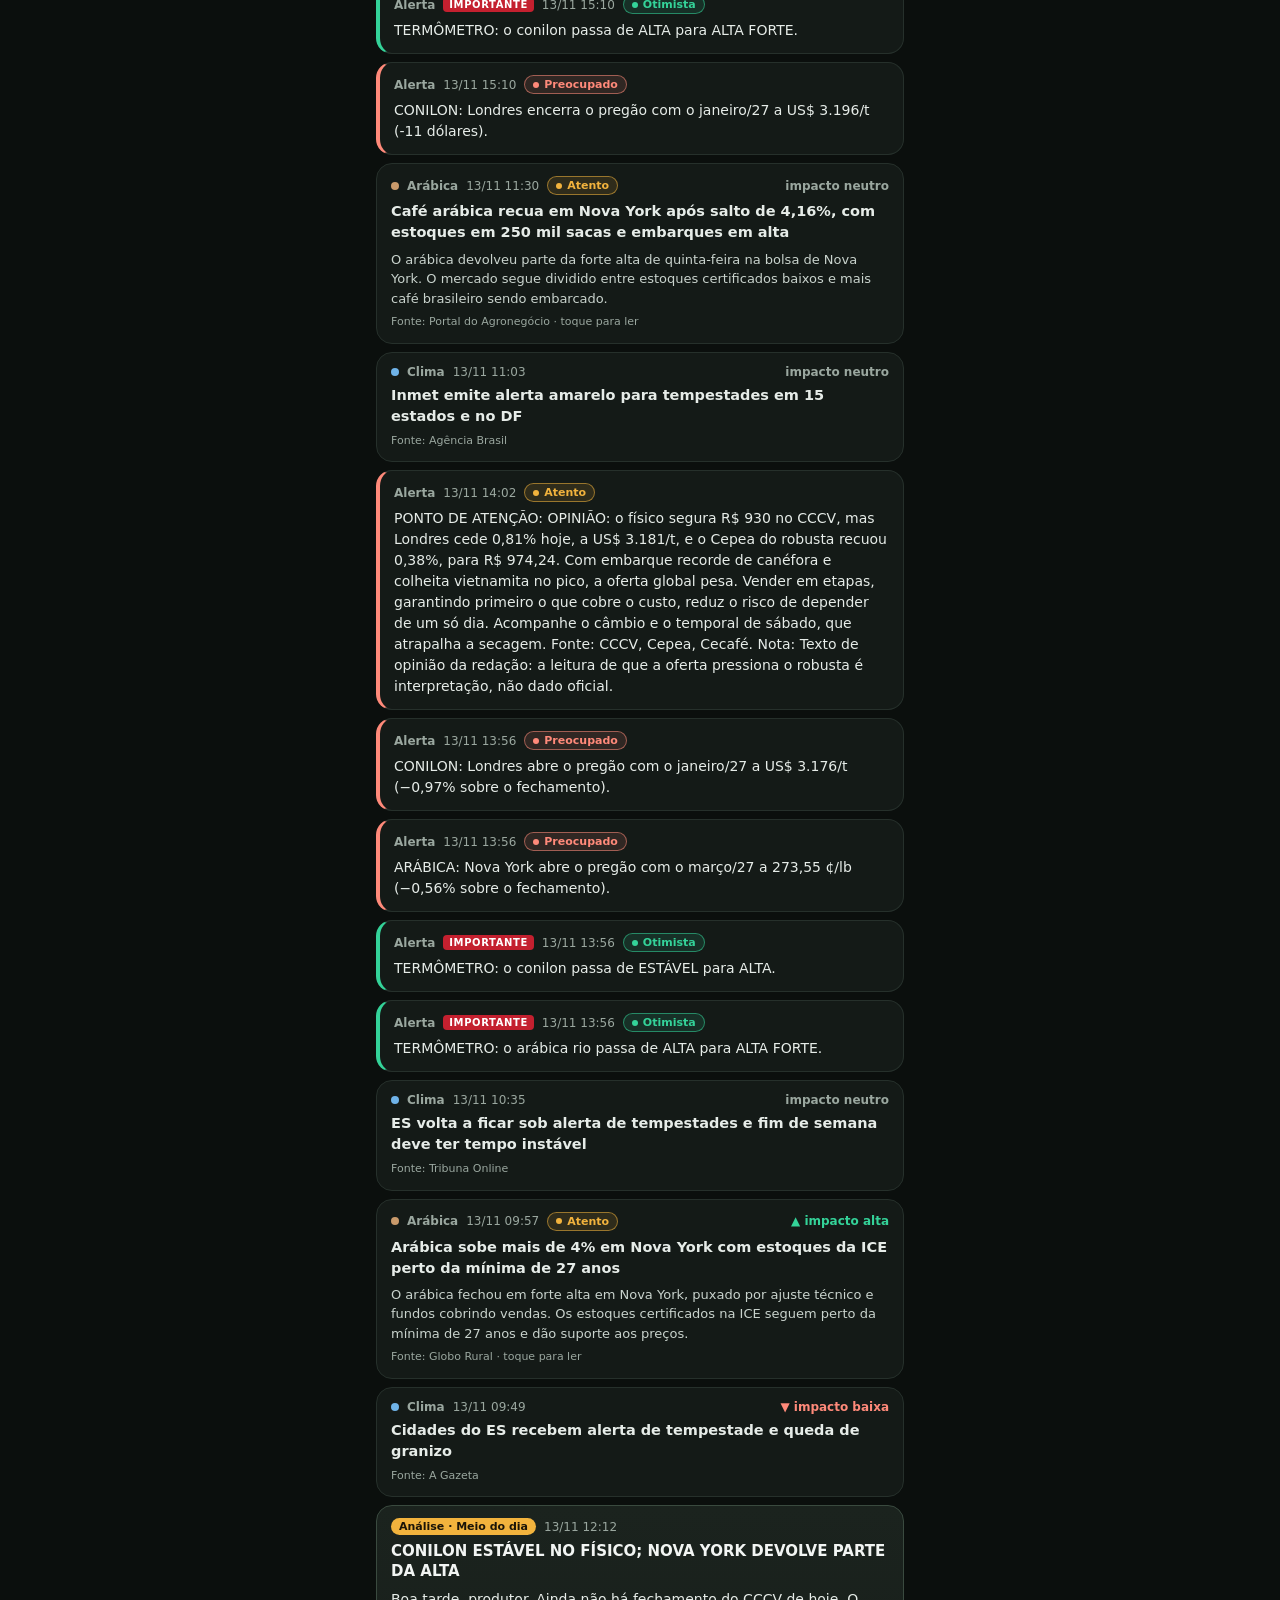
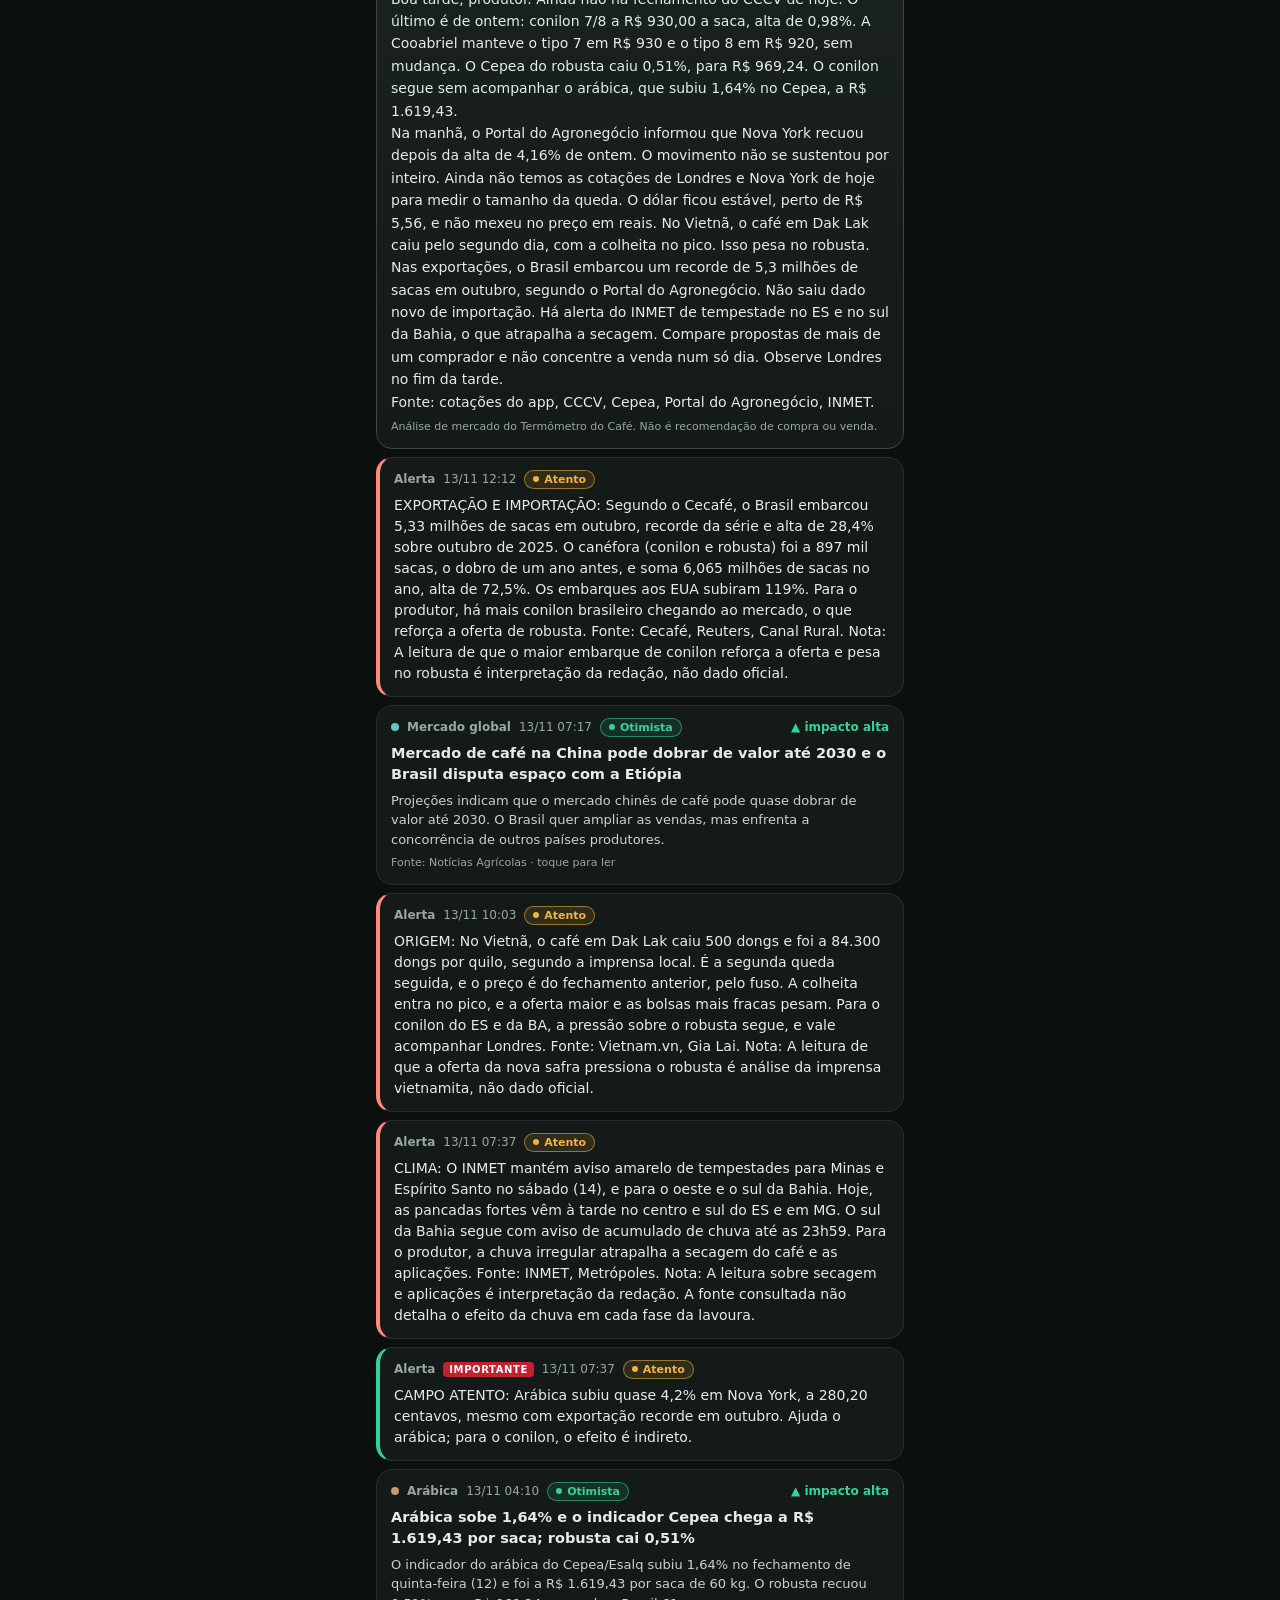
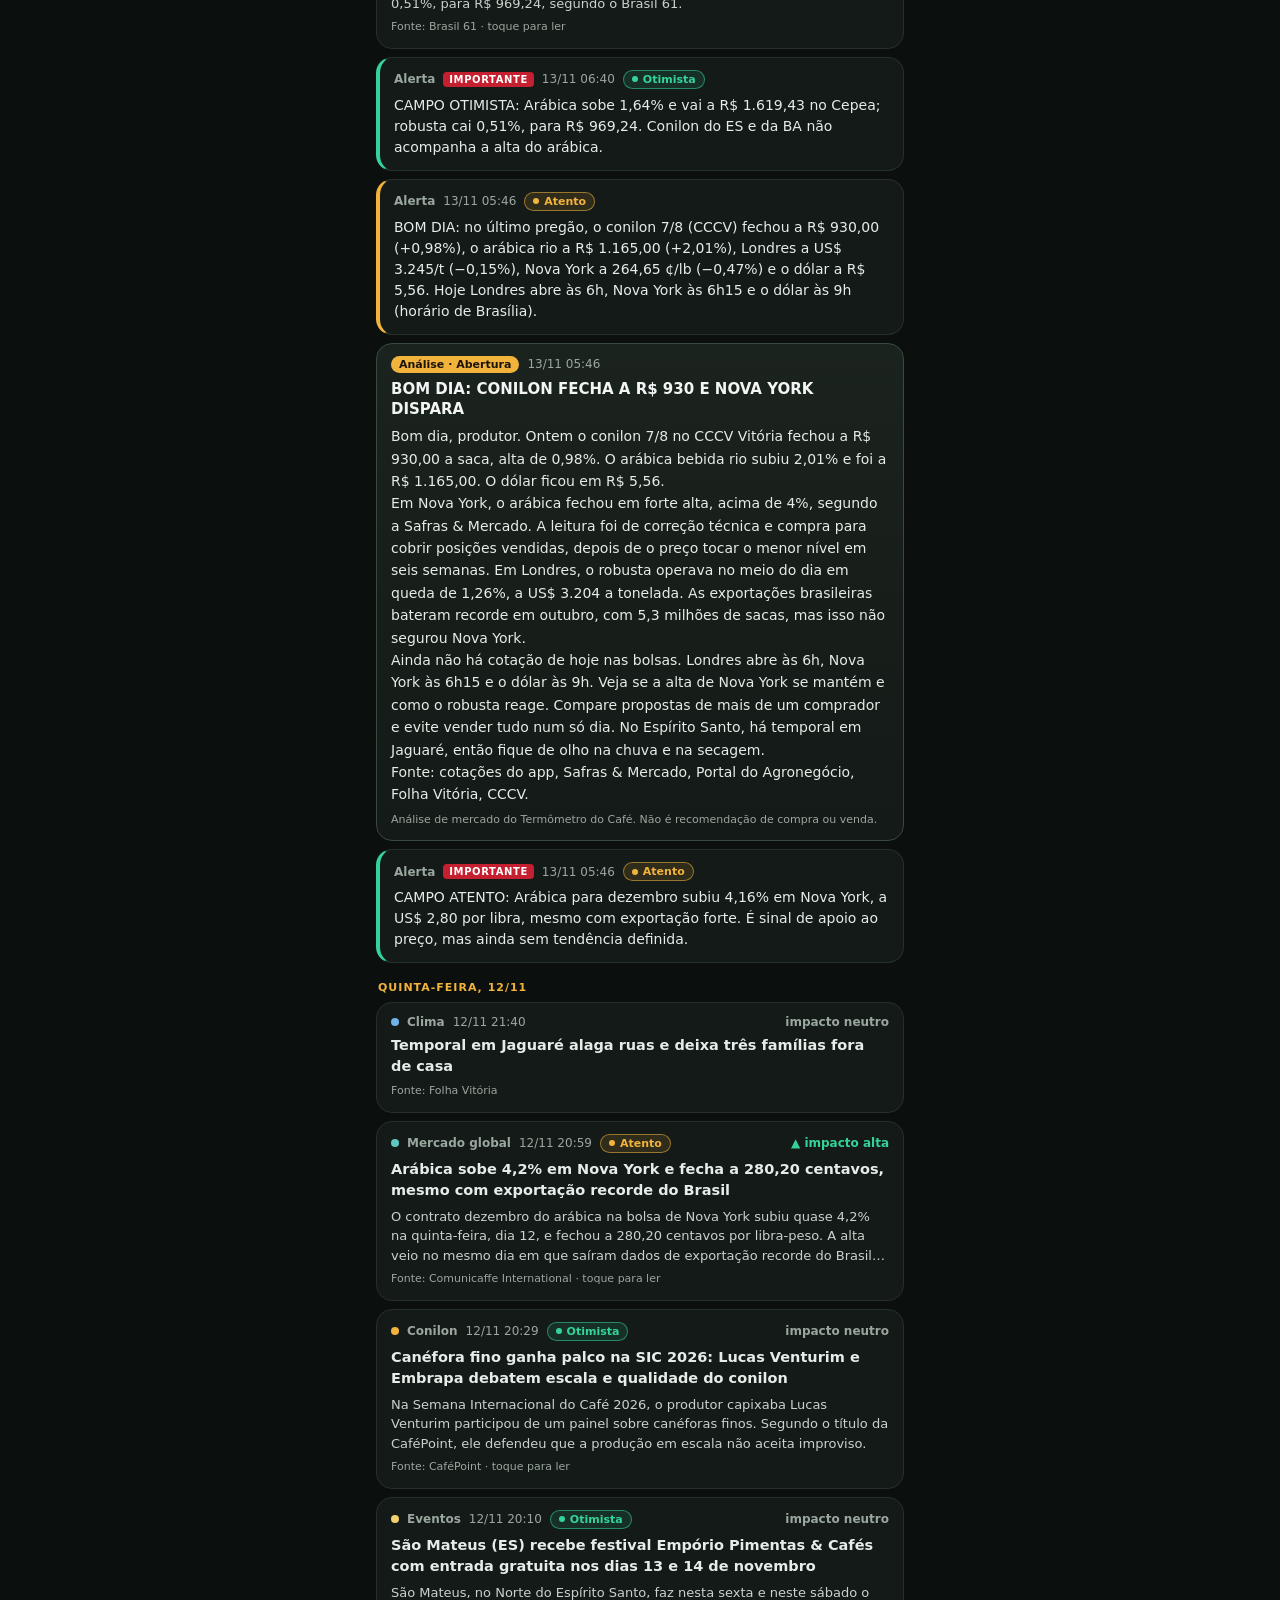
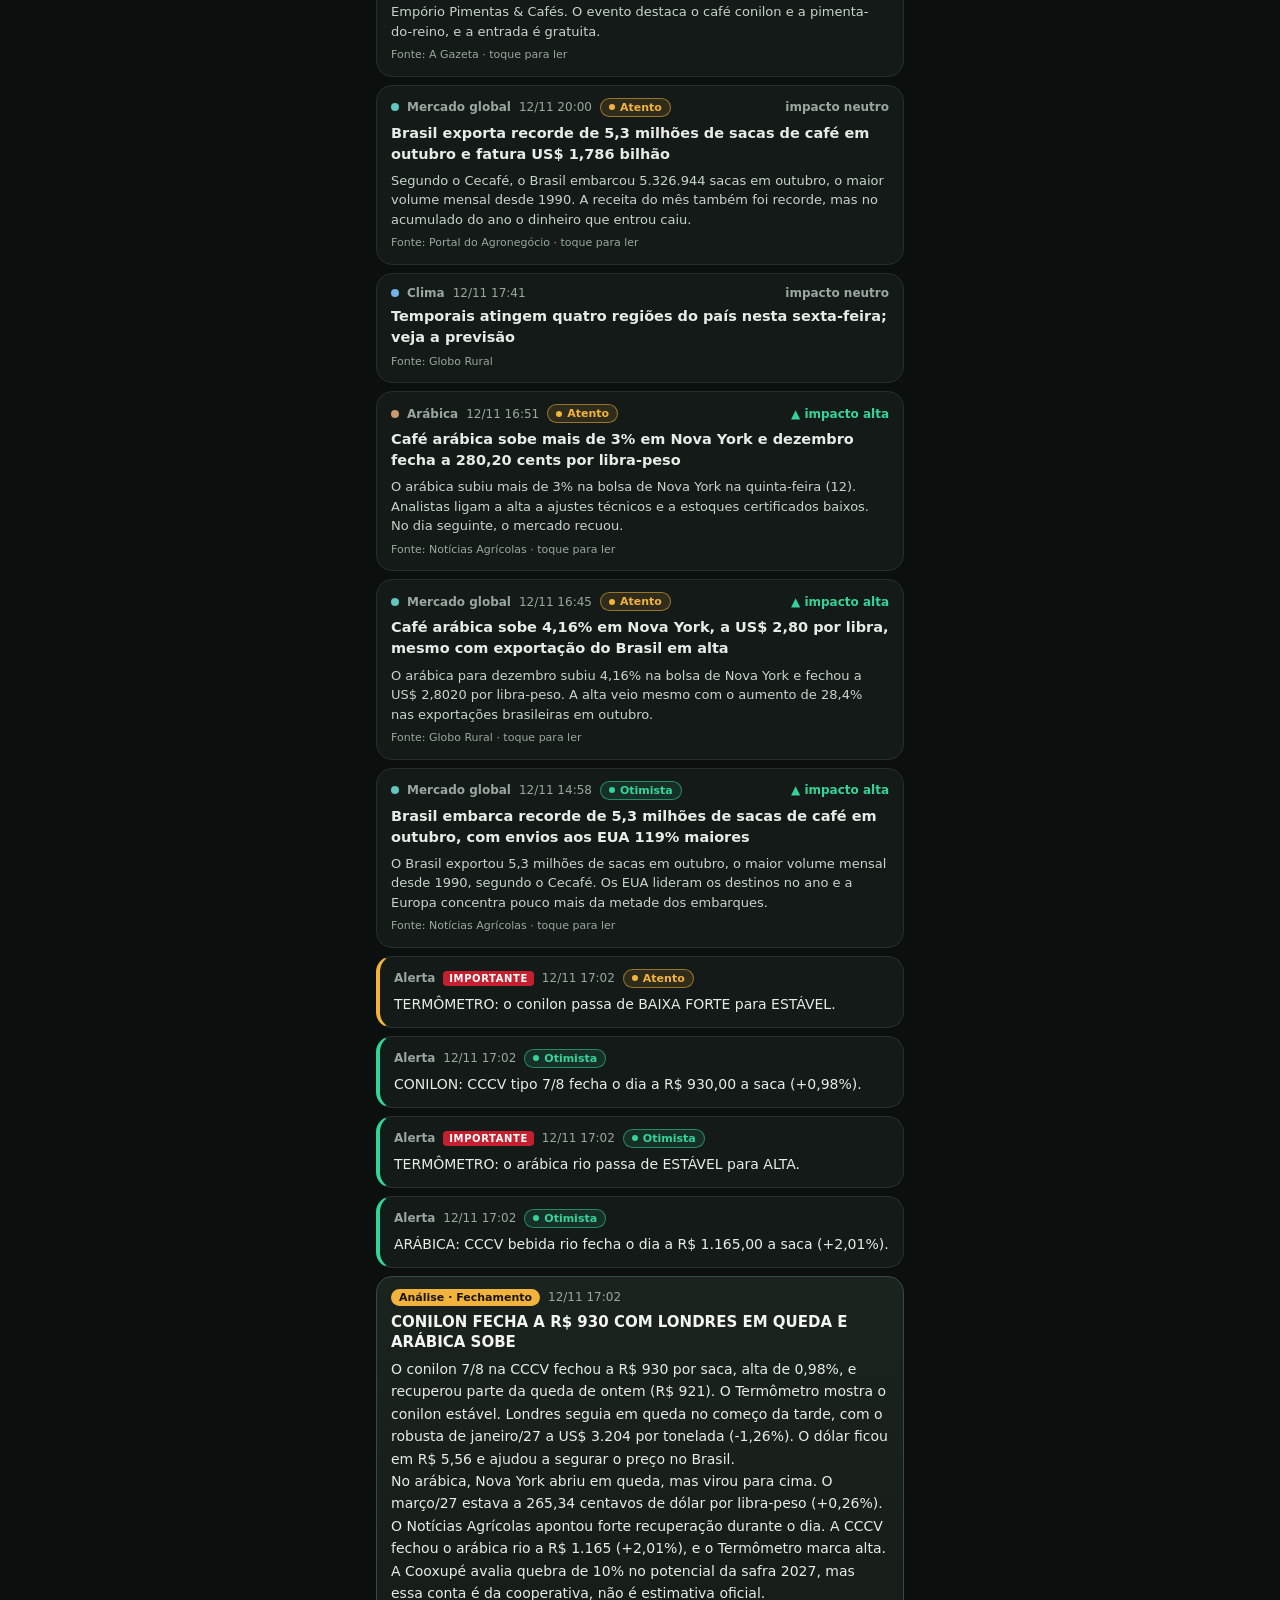
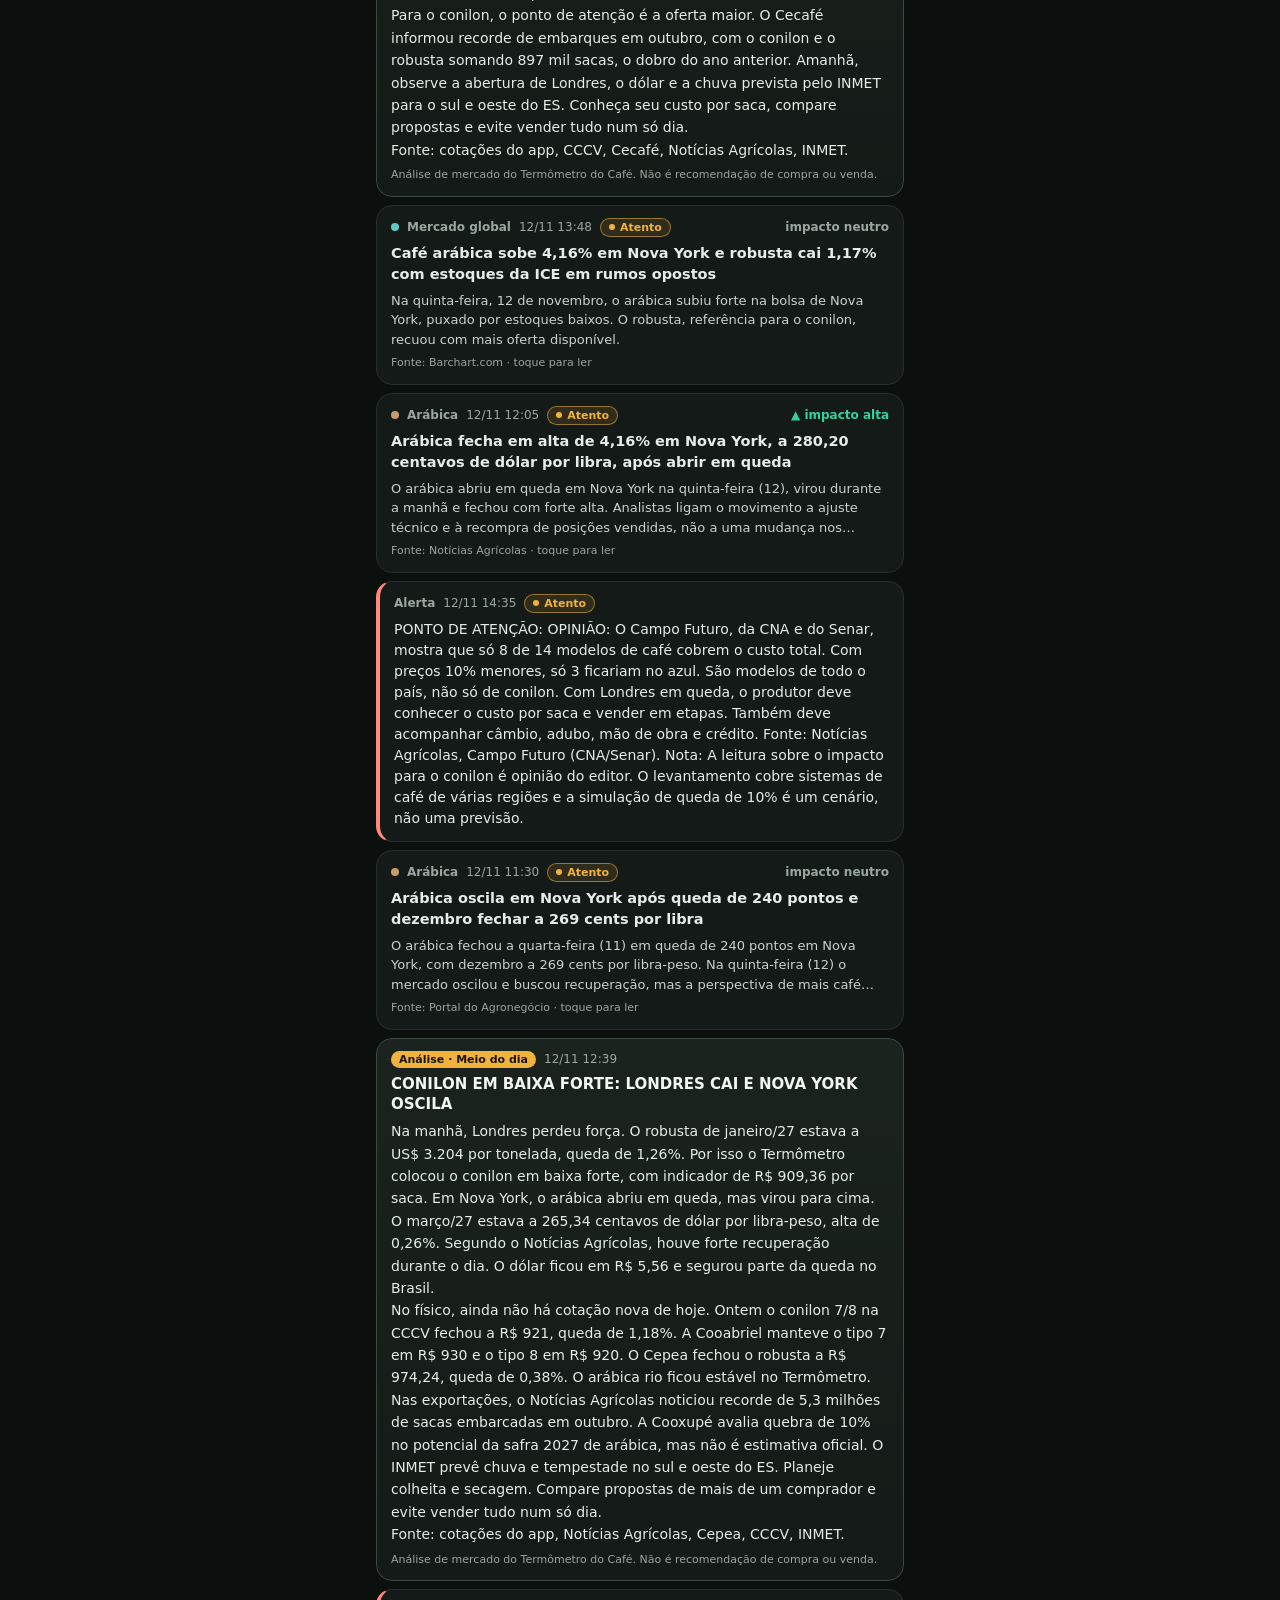
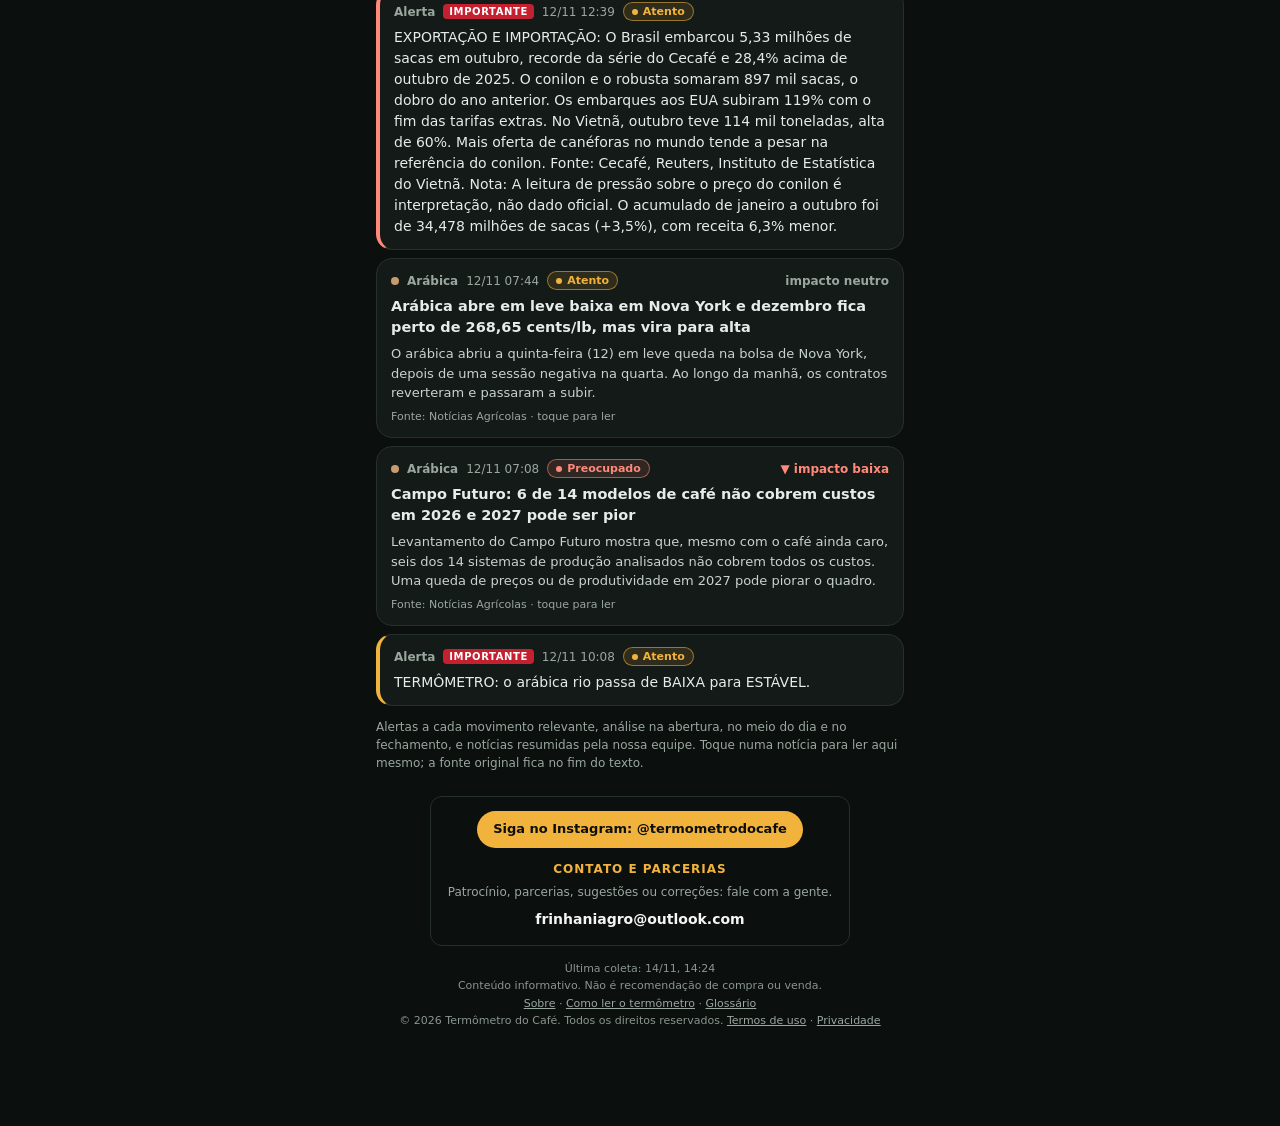
==== commit 12402d49: "site: 14/11 14:25" ====
--- a/index.html
+++ b/index.html
@@ -21,7 +21,7 @@
 <link rel="preconnect" href="https://fonts.googleapis.com">
 <link rel="preconnect" href="https://fonts.gstatic.com" crossorigin>
 <link href="https://fonts.googleapis.com/css2?family=Space+Grotesk:wght@500;600;700&family=Inter:wght@400;500;600;700&display=swap" rel="stylesheet">
-<link rel="stylesheet" href="styles.css?v=f0387befd6">
+<link rel="stylesheet" href="styles.css?v=da5391f34a">
 </head>
 <body>
 <div class="app">
@@ -279,6 +279,7 @@
   </main>
   <footer class="foot">
     <section class="contato" aria-label="Contato e parcerias">
+      <a class="insta" href="https://www.instagram.com/termometrodocafe/" target="_blank" rel="noopener noreferrer">Siga no Instagram: @termometrodocafe</a>
       <b>Contato e parcerias</b>
       <p>Patrocínio, parcerias, sugestões ou correções: fale com a gente.</p>
       <a href="&#109;&#97;&#105;&#108;&#116;&#111;&#58;&#102;&#114;&#105;&#110;&#104;&#97;&#110;&#105;&#97;&#103;&#114;&#111;&#64;&#111;&#117;&#116;&#108;&#111;&#111;&#107;&#46;&#99;&#111;&#109;?subject=Term%C3%B4metro%20do%20Caf%C3%A9">&#102;&#114;&#105;&#110;&#104;&#97;&#110;&#105;&#97;&#103;&#114;&#111;&#64;&#111;&#117;&#116;&#108;&#111;&#111;&#107;&#46;&#99;&#111;&#109;</a>
@@ -309,7 +310,7 @@
     <button class="btn" id="m-ok" style="letter-spacing:1px">ENTENDI</button>
   </div>
 </div>
-<script src="app.js?v=f0387befd6"></script>
-<script src="anuncios.js?v=f0387befd6"></script>
+<script src="app.js?v=da5391f34a"></script>
+<script src="anuncios.js?v=da5391f34a"></script>
 </body>
 </html>
--- a/styles.css
+++ b/styles.css
@@ -1 +1 @@
-/*! © 2026 Termômetro do Café. Todos os direitos reservados. Cópia, reprodução ou uso deste código e dos dados sem autorização são proibidos (Leis 9.609/98 e 9.610/98). */:root{--bg:#0B0F0D;--panel:#141A17;--panel-2:#1C2420;--line:#26302B;--fg:#F2F5F3;--fg-2:#C9D3CD;--muted:#9AA79F;--faint:#8A968F;--accent:#F2B33D;--accent-ink:#1A1408;--up:#34D399;--down:#FF8A7A;--flat:#F2B33D;--rain:#6FB3E8;--hot:#FFB48A;--dt-ok:#3FA34D;--dt-mar:#E8C33A;--dt-grossa:#E8913A;--dt-bad:#C9472F;--font-num:"Space Grotesk",ui-sans-serif,system-ui,sans-serif;--font-body:"Inter",ui-sans-serif,system-ui,-apple-system,"Segoe UI",sans-serif;--r-lg:24px;--r-md:16px;--r-sm:12px;color-scheme:dark}*{box-sizing:border-box}html,body{margin:0;background:var(--bg);color:var(--fg);font-family:var(--font-body);-webkit-text-size-adjust:100%}body{min-height:100vh}a{color:var(--accent)}button{font:inherit;color:inherit}:focus-visible{outline:2px solid var(--accent);outline-offset:2px}.num{font-family:var(--font-num);font-variant-numeric:tabular-nums}.up{color:var(--up)}.down{color:var(--down)}.flat{color:var(--flat)}.muted{color:var(--muted)}.faint{color:var(--faint)}.app{max-width:560px;margin:0 auto;padding:env(safe-area-inset-top,0px) max(16px,env(safe-area-inset-right,0px)) calc(96px + env(safe-area-inset-bottom,0px)) max(16px,env(safe-area-inset-left,0px))}.top{display:flex;align-items:center;justify-content:space-between;gap:12px;padding:18px 4px 12px}.brand{display:flex;align-items:center;gap:10px;min-width:0}.brand-name{font-family:var(--font-num);font-weight:700;font-size:19px;letter-spacing:-0.2px}.brand-sub{font-size:12px;color:var(--muted);white-space:nowrap;overflow:hidden;text-overflow:ellipsis}.top-temp{font-family:var(--font-num);font-weight:600;font-size:18px;color:var(--accent);white-space:nowrap}.icon-btn{width:44px;height:44px;border-radius:14px;border:1px solid var(--line);background:var(--panel);display:inline-flex;align-items:center;justify-content:center;cursor:pointer;flex-shrink:0}.card{background:var(--panel);border:1px solid var(--line);border-radius:var(--r-lg);padding:16px;display:flex;flex-direction:column;gap:12px}.stack{display:flex;flex-direction:column;gap:12px}.section{margin-top:16px}.h2{margin:0;font-family:var(--font-num);font-weight:700;font-size:18px}.label{font-size:11px;font-weight:600;letter-spacing:1.2px;color:var(--muted);text-transform:uppercase}.note{margin:0;font-size:12px;line-height:1.5;color:var(--muted)}.seg{padding:4px;border-radius:14px;background:var(--panel);border:1px solid var(--line);display:grid;grid-template-columns:repeat(2,minmax(0,1fr));gap:4px}.seg button{min-height:40px;border:0;border-radius:10px;background:transparent;color:var(--fg-2);font-weight:600;font-size:14px;cursor:pointer}.seg button[aria-selected="true"]{background:var(--accent);color:var(--accent-ink)}.pills{display:flex;flex-wrap:wrap;gap:6px}.pill{min-height:36px;padding:0 14px;border-radius:999px;border:1px solid var(--line);background:var(--panel);color:var(--fg-2);font-size:13px;font-weight:600;cursor:pointer}.pill[aria-pressed="true"]{background:var(--accent);border-color:var(--accent);color:var(--accent-ink)}.hero{margin-top:12px;padding:18px;border-radius:var(--r-lg);background:radial-gradient(120% 90% at 20% 0%,#1E2B24 0%,#121815 60%);border:1px solid var(--line);display:flex;flex-direction:column;gap:14px}.hero-top{display:flex;align-items:center;justify-content:space-between;gap:8px}.info-btn{width:32px;height:32px;border-radius:50%;border:1px solid var(--accent);background:rgba(242,179,61,.12);color:var(--accent);font-family:var(--font-num);font-weight:700;cursor:pointer}.live{display:inline-flex;align-items:center;gap:6px;font-size:12px;color:var(--muted)}.live i{width:8px;height:8px;border-radius:50%;background:var(--up);animation:pulse 1.8s ease-out infinite}.live.stale i{background:var(--down);animation:none}@keyframes pulse{0%{box-shadow:0 0 0 0 rgba(52,211,153,.55)}70%{box-shadow:0 0 0 10px rgba(52,211,153,0)}100%{box-shadow:0 0 0 0 rgba(52,211,153,0)}}.hero-body{display:flex;align-items:center;gap:16px}.thermo-btn{width:132px;height:236px;flex-shrink:0;perspective:700px;position:relative;padding:0;border:0;background:transparent;cursor:pointer}.thermo3d{position:absolute;inset:0;transform-style:preserve-3d;animation:turn 9s ease-in-out infinite}@keyframes turn{0%,100%{transform:rotateY(-22deg) rotateX(6deg)}50%{transform:rotateY(22deg) rotateX(2deg)}}.th-back{position:absolute;left:22px;top:8px;width:88px;height:186px;border-radius:16px;background:linear-gradient(180deg,rgba(255,255,255,.05),rgba(255,255,255,.01));border:1px solid rgba(255,255,255,.08);transform:translateZ(-26px)}.th-tube{position:absolute;left:49px;top:12px;width:34px;height:176px;border-radius:17px;background:linear-gradient(90deg,rgba(255,255,255,.22) 0%,rgba(255,255,255,.05) 38%,rgba(255,255,255,.02) 60%,rgba(255,255,255,.16) 100%);border:1px solid rgba(255,255,255,.28);box-shadow:inset 0 0 12px rgba(0,0,0,.6);overflow:hidden}.th-merc{position:absolute;left:7px;right:7px;bottom:0;height:50%;border-radius:10px 10px 0 0;background:linear-gradient(90deg,var(--tc) 0%,#fff 45%,var(--tc) 100%);transition:height 1s cubic-bezier(.2,.8,.2,1);animation:glow 2.4s ease-in-out infinite}@keyframes glow{0%,100%{filter:brightness(1)}50%{filter:brightness(1.25)}}.th-bulb{position:absolute;left:37px;top:170px;width:58px;height:58px;border-radius:50%;background:radial-gradient(circle at 35% 30%,#fff 0%,var(--tc) 45%,rgba(0,0,0,.35) 100%);box-shadow:0 0 28px var(--tc);transform:translateZ(8px)}.th-shine{position:absolute;left:56px;top:190px;width:10px;height:14px;border-radius:50%;background:rgba(255,255,255,.55);filter:blur(2px);transform:translateZ(30px)}.th-scale{position:absolute;left:88px;top:12px;height:176px;display:flex;flex-direction:column;justify-content:space-between;transform:translateZ(14px);font-size:9px;font-weight:600;white-space:nowrap;text-align:left}.hero-num{display:flex;flex-direction:column;gap:6px;min-width:0}.big{font-family:var(--font-num);font-weight:700;font-size:44px;line-height:1;letter-spacing:-1.2px;font-variant-numeric:tabular-nums}.chip{align-self:flex-start;padding:6px 12px;border-radius:999px;font-family:var(--font-num);font-weight:700;font-size:15px;border:1px solid currentColor;background:rgba(255,255,255,.04)}.kv{font-size:12px;color:var(--fg-2)}.kv b{color:var(--fg);font-weight:600}.why{margin:0;padding:12px 14px;border-radius:14px;background:rgba(255,255,255,.04);font-size:13px;line-height:1.5;color:#E6ECE8}.btn{display:flex;align-items:center;justify-content:center;gap:6px;min-height:46px;border-radius:14px;border:0;background:var(--accent);color:var(--accent-ink);font-weight:700;font-size:14px;text-decoration:none;cursor:pointer;padding:0 16px}.btn.ghost{background:var(--panel);color:var(--fg);border:1px solid var(--line)}.row2{display:grid;grid-template-columns:repeat(2,minmax(0,1fr));gap:8px}.tiles{margin-top:12px;display:grid;grid-template-columns:repeat(3,minmax(0,1fr));gap:8px}.tile{padding:12px 10px;border-radius:var(--r-md);background:var(--panel);border:1px solid var(--line);display:flex;flex-direction:column;gap:4px;min-width:0}.tile .v{font-family:var(--font-num);font-weight:700;font-size:20px;font-variant-numeric:tabular-nums}.tile .d{font-size:12px}.day{width:100%;display:flex;align-items:center;gap:8px;min-height:48px;padding:0 12px;border-radius:14px;background:var(--panel);border:1px solid var(--line);cursor:pointer;text-align:left}.day[aria-pressed="true"]{background:var(--panel-2);border-color:var(--accent)}.day .n{width:66px;font-size:14px;font-weight:600}.day .mi{width:40px;color:var(--rain);font-size:14px}.day .ma{width:40px;color:var(--hot);font-size:14px}.day .bar{flex:1;height:8px;border-radius:4px;background:var(--panel-2);position:relative;overflow:hidden}.day .bar i{position:absolute;left:0;top:0;bottom:0;background:var(--rain);border-radius:4px}.day .mm{width:66px;text-align:right;font-family:var(--font-num);font-weight:600;color:var(--rain);font-size:14px}.news{list-style:none;margin:0;padding:0;display:flex;flex-direction:column;gap:8px}.news li{padding:12px 14px;border-radius:var(--r-md);background:var(--panel);border:1px solid var(--line);display:flex;flex-direction:column;gap:6px}.news .meta{display:flex;align-items:center;gap:8px;font-size:12px;color:var(--muted);flex-wrap:wrap}.news .dot{width:8px;height:8px;border-radius:50%}.news .imp{margin-left:auto;font-weight:600}.news a{color:#E6ECE8;font-size:14px;line-height:1.45;text-decoration:none}.news a:hover{color:var(--accent)}.ad{margin-top:16px;min-height:72px;border-radius:14px;border:1px dashed #3A4740;display:flex;align-items:center;justify-content:center;font-size:12px;color:var(--faint);letter-spacing:.6px;text-align:center;padding:8px}.chart{width:100%;height:auto;display:block}.mov{display:flex;align-items:center;gap:12px;padding:10px 12px;border-radius:14px;background:var(--panel);border:1px solid var(--line)}.mov .b{width:34px;height:34px;flex-shrink:0;border-radius:10px;display:flex;align-items:center;justify-content:center;font-size:13px}.mov .b.up{background:rgba(52,211,153,.12)}.mov .b.down{background:rgba(255,138,122,.12)}.mov .b.flat{background:rgba(242,179,61,.12)}.mov .t{flex:1;min-width:0;display:flex;flex-direction:column;gap:2px}.mov .t b{font-size:13px}.mov .t span{font-size:12px;color:var(--muted)}.mov .p{font-family:var(--font-num);font-weight:600;font-size:14px;white-space:nowrap}.formula{padding:10px 12px;border-radius:12px;background:var(--bg);font-family:var(--font-num);font-size:12.5px;line-height:1.7;color:#E6ECE8;overflow-x:auto}.tbl-wrap{overflow-x:auto}.tbl{width:100%;border-collapse:collapse;font-size:13px;font-variant-numeric:tabular-nums}.tbl th{text-align:left;font-size:11px;letter-spacing:.8px;text-transform:uppercase;color:var(--muted);font-weight:600;padding:8px 6px;border-bottom:1px solid var(--line)}.tbl td{padding:10px 6px;border-bottom:1px solid var(--line);vertical-align:top}.tbl td.r,.tbl th.r{text-align:right}.tbl .sub{display:block;font-size:11px;color:var(--faint);margin-top:2px}.wx{padding:18px;border-radius:var(--r-lg);background:radial-gradient(110% 90% at 80% 0%,#2B2615 0%,#141A17 60%);border:1px solid var(--line);display:flex;align-items:center;gap:16px}.wx .t{font-family:var(--font-num);font-weight:700;font-size:48px;line-height:1}select{min-height:40px;border-radius:12px;border:1px solid var(--line);background:var(--panel);color:var(--fg);padding:0 10px;font:inherit;font-size:13px;max-width:100%}.dt-now{display:flex;align-items:center;gap:16px;padding:14px;border-radius:var(--r-md);border:1px solid var(--dtc);background:color-mix(in srgb,var(--dtc) 14%,transparent)}.dt-now .v{font-family:var(--font-num);font-weight:700;font-size:40px;line-height:1}.dt-now .z{font-family:var(--font-num);font-weight:700;font-size:16px;color:var(--dtc)}.rng label{display:flex;justify-content:space-between;font-size:13px;font-weight:600}input[type="range"]{width:100%;accent-color:var(--accent);height:32px}.dt-canvas{width:100%;height:auto;display:block;border-radius:8px}.legend{display:grid;grid-template-columns:repeat(2,minmax(0,1fr));gap:6px 10px;font-size:11px;color:var(--fg-2)}.legend span{display:flex;align-items:center;gap:6px}.legend i{width:12px;height:12px;border-radius:3px;flex-shrink:0}.hours{display:grid;grid-template-columns:repeat(7,minmax(0,1fr));gap:4px}.hours button{display:flex;flex-direction:column;align-items:center;gap:2px;padding:8px 0;min-height:52px;border-radius:12px;border:2px solid transparent;cursor:pointer;color:#0B0F0D}.hours button[aria-pressed="true"]{border-color:#fff}.hours .h{font-size:11px;font-weight:600}.hours .v{font-family:var(--font-num);font-weight:700;font-size:14px}.calda ol{margin:0;padding-left:22px;display:flex;flex-direction:column;gap:4px;font-size:13px;color:#E6ECE8}.badge{font-size:11px;font-weight:600;color:var(--accent);border:1px solid var(--accent);border-radius:999px;padding:3px 8px;white-space:nowrap}.nav{position:fixed;left:0;right:0;bottom:0;z-index:10;background:rgba(11,15,13,.97);border-top:1px solid var(--line);padding:0 max(0px,env(safe-area-inset-right,0px)) env(safe-area-inset-bottom,0px) max(0px,env(safe-area-inset-left,0px))}.nav-in{max-width:560px;margin:0 auto;display:grid;grid-template-columns:repeat(4,minmax(0,1fr));height:72px}.nav a{display:flex;flex-direction:column;align-items:center;justify-content:center;gap:4px;color:var(--muted);font-size:11px;font-weight:600;text-decoration:none}.nav a[aria-current="page"]{color:var(--accent)}.modal{position:fixed;inset:0;z-index:20;background:rgba(5,8,6,.78);display:flex;justify-content:center;align-items:flex-start;padding:12vh 18px 0}.modal[hidden]{display:none}.modal-box{width:100%;max-width:380px;padding:20px;border-radius:22px;background:#161D19;border:1px solid #2E3A34;box-shadow:0 24px 60px rgba(0,0,0,.6);display:flex;flex-direction:column;gap:14px}.modal-box h2{margin:0;font-family:var(--font-num);font-size:18px}.modal-box p{margin:0;font-size:13.5px;line-height:1.55;color:var(--fg-2)}.modal-box .k{font-size:13px;font-weight:600}.foot{margin-top:24px;font-size:11px;color:var(--faint);line-height:1.6;text-align:center}.foot a{color:var(--muted)}.skeleton{color:transparent !important;background:var(--panel-2);border-radius:8px}@media (prefers-reduced-motion:reduce){.thermo3d,.th-merc,.live i{animation:none}.th-merc{transition:none}}@media (min-width:720px){.app{padding-top:12px}}.tbl tr.linha{cursor:pointer}.tbl tr.linha:hover td,.tbl tr.linha[aria-expanded="true"] td{background:var(--panel-2)}.tbl tr.linha td:first-child::before{content:"▸ ";color:var(--faint)}.tbl tr.linha[aria-expanded="true"] td:first-child::before{content:"▾ ";color:var(--accent)}.tbl tr.det td{background:var(--panel-2);padding:12px 10px 14px}.det-box{display:flex;flex-direction:column;gap:10px}.det-stats{display:grid;grid-template-columns:repeat(3,minmax(0,1fr));gap:6px;font-size:12px}.det-stats div{background:var(--panel);border:1px solid var(--line);border-radius:10px;padding:8px;display:flex;flex-direction:column;gap:2px}.det-stats b{font-family:var(--font-num);font-size:14px}.periodos{display:flex;gap:6px}.periodos .pill{min-height:32px;padding:0 12px;font-size:12px}.tip{position:absolute;pointer-events:none;background:#0B0F0D;border:1px solid var(--line);border-radius:8px;padding:4px 8px;font-size:12px;white-space:nowrap;transform:translate(-50%,-120%)}.leitura{display:flex;align-items:baseline;gap:10px;flex-wrap:wrap}.news li.sep{background:transparent;border:0;padding:10px 2px 0;font-size:11px;font-weight:700;letter-spacing:1px;text-transform:uppercase;color:var(--accent)}.tl-analise{background:linear-gradient(180deg,#1B231E,#141A17) !important;border-color:#3A4A3F !important}.tag-an{font-weight:700;color:var(--accent-ink);background:var(--accent);border-radius:999px;padding:2px 8px;font-size:11px}.an-tit{font-family:var(--font-num);font-size:15px;line-height:1.35}.an-txt{margin:0;font-size:14px;line-height:1.6;color:#E6ECE8;white-space:pre-line}.contato{margin:0 auto 14px;max-width:420px;padding:14px 16px;border:1px solid var(--line,#2E3A34);border-radius:12px;text-align:center}.contato b{display:block;font-size:12px;letter-spacing:1px;text-transform:uppercase;color:var(--accent);margin-bottom:4px}.contato p{margin:0 0 6px;font-size:12px;color:var(--muted)}.contato a{font-size:14px;font-weight:600;color:var(--fg,#E6ECE8);text-decoration:none;word-break:break-all}.tl-alerta{border-left:4px solid var(--muted) !important}.tl-alerta.al-up{border-left-color:var(--up) !important}.tl-alerta.al-down{border-left-color:var(--down) !important}.tl-alerta.al-flat{border-left-color:var(--flat) !important}.al-txt{font-size:14px;line-height:1.5;color:#E6ECE8}.pills.scroll{flex-wrap:nowrap;overflow-x:auto;scrollbar-width:none;margin:0 -4px;padding:0 4px 2px}.pills.scroll::-webkit-scrollbar{display:none}.pills.scroll .pill{flex-shrink:0}.humor{display:inline-flex;align-items:center;gap:5px;font-size:11px;font-weight:700;color:var(--hc);border:1px solid color-mix(in srgb,var(--hc) 55%,transparent);background:color-mix(in srgb,var(--hc) 12%,transparent);border-radius:999px;padding:2px 8px}.humor::before{content:"";width:6px;height:6px;border-radius:50%;background:var(--hc)}.news li.nw{cursor:default}.news .nw-tit{font-weight:600;font-size:14.5px}.nw-res{font-size:13px;line-height:1.5;color:var(--fg-2);display:-webkit-box;-webkit-line-clamp:3;-webkit-box-orient:vertical;overflow:hidden}.voltar{display:inline-flex;align-items:center;min-height:44px;font-weight:600;font-size:14px;text-decoration:none;margin:0 4px}.leitor{background:var(--panel);border:1px solid var(--line);border-radius:var(--r-lg);padding:18px 16px;display:flex;flex-direction:column;gap:12px}.leitor .meta{display:flex;align-items:center;gap:8px;font-size:12px;color:var(--muted);flex-wrap:wrap}.leitor .dot{width:8px;height:8px;border-radius:50%}.lt-tit{margin:0;font-family:var(--font-num);font-size:22px;line-height:1.25;letter-spacing:-0.3px}.lt-imp{font-size:13px;color:var(--fg-2);padding:10px 12px;border-radius:12px;border-left:4px solid var(--ic);background:rgba(255,255,255,.03)}.lt-imp b{color:var(--ic)}.lt-lead{margin:0;font-size:15.5px;line-height:1.55;font-weight:600;color:var(--fg)}.lt-p{margin:0;font-size:15px;line-height:1.7;color:#E6ECE8}.lt-fonte{margin-top:6px;padding-top:14px;border-top:1px solid var(--line);display:flex;flex-direction:column;gap:6px}.lt-fonte b{font-size:15px}.seg.seg3{grid-template-columns:repeat(3,minmax(0,1fr))}.mapa-box{position:relative;width:100%;aspect-ratio:3 / 4;max-height:70vh;border-radius:14px;overflow:hidden;background:var(--panel-2);border:1px solid var(--line)}.mapa-box iframe{position:absolute;inset:0;width:100%;height:100%;border:0}@media (min-width:520px){.mapa-box{aspect-ratio:4 / 3}}.dias-h{display:flex;gap:8px;overflow-x:auto;padding:2px 2px 6px;margin:0 -2px;scroll-snap-type:x proximity}.dia-c{flex:0 0 84px;scroll-snap-align:start;display:flex;flex-direction:column;align-items:center;gap:3px;padding:10px 6px;border-radius:14px;background:var(--panel);border:1px solid var(--line);cursor:pointer}.dia-c[aria-pressed="true"]{background:var(--panel-2);border-color:var(--accent)}.dia-c b{font-size:13px}.dia-c .dt{font-size:11px;color:var(--muted)}.dia-c .ma{color:var(--hot);font-weight:700;font-size:16px}.dia-c .mi{color:var(--rain);font-weight:700;font-size:15px}.dia-c .mm{color:var(--rain);font-size:12px;white-space:nowrap}.hd-top{display:flex;align-items:baseline;justify-content:space-between;gap:8px;flex-wrap:wrap}.hd-top b{font-family:var(--font-num);font-size:16px}.hd-wrap{max-height:420px;overflow:auto}.tbl.hd{font-size:12.5px}.tbl.hd th{position:sticky;top:0;background:var(--panel);font-size:10px;padding:6px 4px}.tbl.hd td{padding:8px 4px;white-space:nowrap}.seta{display:inline-block;color:var(--fg-2)}.mapa-cv{width:100%;height:auto;display:block;border-radius:14px;border:1px solid var(--line);cursor:crosshair}.mapa-leg{display:flex;align-items:center;gap:8px;font-size:11px;color:var(--fg-2)}.mapa-leg i{flex:1;height:10px;border-radius:5px;border:1px solid var(--line)}.leitura-ind{padding:10px 12px;border-radius:12px;background:var(--bg);border:1px solid var(--line);font-size:12.5px;line-height:1.5;color:var(--fg-2);display:flex;flex-direction:column;gap:2px;min-height:64px}.li-top{display:flex;align-items:baseline;gap:10px;flex-wrap:wrap}.li-top b{font-size:20px;color:var(--fg)}.li-top .muted{font-size:12px}button.mov{width:100%;text-align:left;cursor:pointer}.mov[aria-pressed="true"]{border-color:var(--accent);background:var(--panel-2)}.imp-tag{font-size:10px;font-weight:800;letter-spacing:.6px;color:#fff;background:#C4202F;border-radius:4px;padding:2px 6px}.lt-sub{margin:6px 0 0;font-family:var(--font-num);font-size:15px;color:var(--accent)}.cookies{position:fixed;left:12px;right:12px;bottom:calc(84px + env(safe-area-inset-bottom,0px));z-index:20;max-width:536px;margin:0 auto;background:#141B17;border:1px solid var(--line);border-radius:14px;padding:14px;box-shadow:0 8px 28px rgba(0,0,0,.45)}.pagina .cookies{bottom:12px}.cookies p{margin:0 0 10px;font-size:13px;line-height:1.5;color:var(--fg-2,#C9D2CC)}.cookies a{color:var(--accent)}.cookies-bt{display:flex;gap:8px;justify-content:flex-end;flex-wrap:wrap}.cookies button{min-height:40px;padding:0 16px;border-radius:10px;border:1px solid var(--line);background:transparent;color:var(--fg,#E6ECE8);font:inherit;font-size:13px;font-weight:600;cursor:pointer}.cookies button.sim{background:var(--accent);border-color:var(--accent);color:#0B0F0D}.doc h2{margin-top:8px}.doc dt{font-weight:700;margin-top:10px;color:var(--fg,#E6ECE8)}.doc dd{margin:2px 0 0;color:var(--fg-2,#C9D2CC)}.doc table{width:100%;border-collapse:collapse;font-size:13px}.doc td,.doc th{border-bottom:1px solid var(--line);padding:6px 4px;text-align:left;vertical-align:top}.doc nav.docnav{display:flex;gap:12px;flex-wrap:wrap;font-size:13px}.ad{text-decoration:none;color:var(--muted)}.atrasado{color:#FF8A7A;font-weight:600}+/*! © 2026 Termômetro do Café. Todos os direitos reservados. Cópia, reprodução ou uso deste código e dos dados sem autorização são proibidos (Leis 9.609/98 e 9.610/98). */:root{--bg:#0B0F0D;--panel:#141A17;--panel-2:#1C2420;--line:#26302B;--fg:#F2F5F3;--fg-2:#C9D3CD;--muted:#9AA79F;--faint:#8A968F;--accent:#F2B33D;--accent-ink:#1A1408;--up:#34D399;--down:#FF8A7A;--flat:#F2B33D;--rain:#6FB3E8;--hot:#FFB48A;--dt-ok:#3FA34D;--dt-mar:#E8C33A;--dt-grossa:#E8913A;--dt-bad:#C9472F;--font-num:"Space Grotesk",ui-sans-serif,system-ui,sans-serif;--font-body:"Inter",ui-sans-serif,system-ui,-apple-system,"Segoe UI",sans-serif;--r-lg:24px;--r-md:16px;--r-sm:12px;color-scheme:dark}*{box-sizing:border-box}html,body{margin:0;background:var(--bg);color:var(--fg);font-family:var(--font-body);-webkit-text-size-adjust:100%}body{min-height:100vh}a{color:var(--accent)}button{font:inherit;color:inherit}:focus-visible{outline:2px solid var(--accent);outline-offset:2px}.num{font-family:var(--font-num);font-variant-numeric:tabular-nums}.up{color:var(--up)}.down{color:var(--down)}.flat{color:var(--flat)}.muted{color:var(--muted)}.faint{color:var(--faint)}.app{max-width:560px;margin:0 auto;padding:env(safe-area-inset-top,0px) max(16px,env(safe-area-inset-right,0px)) calc(96px + env(safe-area-inset-bottom,0px)) max(16px,env(safe-area-inset-left,0px))}.top{display:flex;align-items:center;justify-content:space-between;gap:12px;padding:18px 4px 12px}.brand{display:flex;align-items:center;gap:10px;min-width:0}.brand-name{font-family:var(--font-num);font-weight:700;font-size:19px;letter-spacing:-0.2px}.brand-sub{font-size:12px;color:var(--muted);white-space:nowrap;overflow:hidden;text-overflow:ellipsis}.top-temp{font-family:var(--font-num);font-weight:600;font-size:18px;color:var(--accent);white-space:nowrap}.icon-btn{width:44px;height:44px;border-radius:14px;border:1px solid var(--line);background:var(--panel);display:inline-flex;align-items:center;justify-content:center;cursor:pointer;flex-shrink:0}.card{background:var(--panel);border:1px solid var(--line);border-radius:var(--r-lg);padding:16px;display:flex;flex-direction:column;gap:12px}.stack{display:flex;flex-direction:column;gap:12px}.section{margin-top:16px}.h2{margin:0;font-family:var(--font-num);font-weight:700;font-size:18px}.label{font-size:11px;font-weight:600;letter-spacing:1.2px;color:var(--muted);text-transform:uppercase}.note{margin:0;font-size:12px;line-height:1.5;color:var(--muted)}.seg{padding:4px;border-radius:14px;background:var(--panel);border:1px solid var(--line);display:grid;grid-template-columns:repeat(2,minmax(0,1fr));gap:4px}.seg button{min-height:40px;border:0;border-radius:10px;background:transparent;color:var(--fg-2);font-weight:600;font-size:14px;cursor:pointer}.seg button[aria-selected="true"]{background:var(--accent);color:var(--accent-ink)}.pills{display:flex;flex-wrap:wrap;gap:6px}.pill{min-height:36px;padding:0 14px;border-radius:999px;border:1px solid var(--line);background:var(--panel);color:var(--fg-2);font-size:13px;font-weight:600;cursor:pointer}.pill[aria-pressed="true"]{background:var(--accent);border-color:var(--accent);color:var(--accent-ink)}.hero{margin-top:12px;padding:18px;border-radius:var(--r-lg);background:radial-gradient(120% 90% at 20% 0%,#1E2B24 0%,#121815 60%);border:1px solid var(--line);display:flex;flex-direction:column;gap:14px}.hero-top{display:flex;align-items:center;justify-content:space-between;gap:8px}.info-btn{width:32px;height:32px;border-radius:50%;border:1px solid var(--accent);background:rgba(242,179,61,.12);color:var(--accent);font-family:var(--font-num);font-weight:700;cursor:pointer}.live{display:inline-flex;align-items:center;gap:6px;font-size:12px;color:var(--muted)}.live i{width:8px;height:8px;border-radius:50%;background:var(--up);animation:pulse 1.8s ease-out infinite}.live.stale i{background:var(--down);animation:none}@keyframes pulse{0%{box-shadow:0 0 0 0 rgba(52,211,153,.55)}70%{box-shadow:0 0 0 10px rgba(52,211,153,0)}100%{box-shadow:0 0 0 0 rgba(52,211,153,0)}}.hero-body{display:flex;align-items:center;gap:16px}.thermo-btn{width:132px;height:236px;flex-shrink:0;perspective:700px;position:relative;padding:0;border:0;background:transparent;cursor:pointer}.thermo3d{position:absolute;inset:0;transform-style:preserve-3d;animation:turn 9s ease-in-out infinite}@keyframes turn{0%,100%{transform:rotateY(-22deg) rotateX(6deg)}50%{transform:rotateY(22deg) rotateX(2deg)}}.th-back{position:absolute;left:22px;top:8px;width:88px;height:186px;border-radius:16px;background:linear-gradient(180deg,rgba(255,255,255,.05),rgba(255,255,255,.01));border:1px solid rgba(255,255,255,.08);transform:translateZ(-26px)}.th-tube{position:absolute;left:49px;top:12px;width:34px;height:176px;border-radius:17px;background:linear-gradient(90deg,rgba(255,255,255,.22) 0%,rgba(255,255,255,.05) 38%,rgba(255,255,255,.02) 60%,rgba(255,255,255,.16) 100%);border:1px solid rgba(255,255,255,.28);box-shadow:inset 0 0 12px rgba(0,0,0,.6);overflow:hidden}.th-merc{position:absolute;left:7px;right:7px;bottom:0;height:50%;border-radius:10px 10px 0 0;background:linear-gradient(90deg,var(--tc) 0%,#fff 45%,var(--tc) 100%);transition:height 1s cubic-bezier(.2,.8,.2,1);animation:glow 2.4s ease-in-out infinite}@keyframes glow{0%,100%{filter:brightness(1)}50%{filter:brightness(1.25)}}.th-bulb{position:absolute;left:37px;top:170px;width:58px;height:58px;border-radius:50%;background:radial-gradient(circle at 35% 30%,#fff 0%,var(--tc) 45%,rgba(0,0,0,.35) 100%);box-shadow:0 0 28px var(--tc);transform:translateZ(8px)}.th-shine{position:absolute;left:56px;top:190px;width:10px;height:14px;border-radius:50%;background:rgba(255,255,255,.55);filter:blur(2px);transform:translateZ(30px)}.th-scale{position:absolute;left:88px;top:12px;height:176px;display:flex;flex-direction:column;justify-content:space-between;transform:translateZ(14px);font-size:9px;font-weight:600;white-space:nowrap;text-align:left}.hero-num{display:flex;flex-direction:column;gap:6px;min-width:0}.big{font-family:var(--font-num);font-weight:700;font-size:44px;line-height:1;letter-spacing:-1.2px;font-variant-numeric:tabular-nums}.chip{align-self:flex-start;padding:6px 12px;border-radius:999px;font-family:var(--font-num);font-weight:700;font-size:15px;border:1px solid currentColor;background:rgba(255,255,255,.04)}.kv{font-size:12px;color:var(--fg-2)}.kv b{color:var(--fg);font-weight:600}.why{margin:0;padding:12px 14px;border-radius:14px;background:rgba(255,255,255,.04);font-size:13px;line-height:1.5;color:#E6ECE8}.btn{display:flex;align-items:center;justify-content:center;gap:6px;min-height:46px;border-radius:14px;border:0;background:var(--accent);color:var(--accent-ink);font-weight:700;font-size:14px;text-decoration:none;cursor:pointer;padding:0 16px}.btn.ghost{background:var(--panel);color:var(--fg);border:1px solid var(--line)}.row2{display:grid;grid-template-columns:repeat(2,minmax(0,1fr));gap:8px}.tiles{margin-top:12px;display:grid;grid-template-columns:repeat(3,minmax(0,1fr));gap:8px}.tile{padding:12px 10px;border-radius:var(--r-md);background:var(--panel);border:1px solid var(--line);display:flex;flex-direction:column;gap:4px;min-width:0}.tile .v{font-family:var(--font-num);font-weight:700;font-size:20px;font-variant-numeric:tabular-nums}.tile .d{font-size:12px}.day{width:100%;display:flex;align-items:center;gap:8px;min-height:48px;padding:0 12px;border-radius:14px;background:var(--panel);border:1px solid var(--line);cursor:pointer;text-align:left}.day[aria-pressed="true"]{background:var(--panel-2);border-color:var(--accent)}.day .n{width:66px;font-size:14px;font-weight:600}.day .mi{width:40px;color:var(--rain);font-size:14px}.day .ma{width:40px;color:var(--hot);font-size:14px}.day .bar{flex:1;height:8px;border-radius:4px;background:var(--panel-2);position:relative;overflow:hidden}.day .bar i{position:absolute;left:0;top:0;bottom:0;background:var(--rain);border-radius:4px}.day .mm{width:66px;text-align:right;font-family:var(--font-num);font-weight:600;color:var(--rain);font-size:14px}.news{list-style:none;margin:0;padding:0;display:flex;flex-direction:column;gap:8px}.news li{padding:12px 14px;border-radius:var(--r-md);background:var(--panel);border:1px solid var(--line);display:flex;flex-direction:column;gap:6px}.news .meta{display:flex;align-items:center;gap:8px;font-size:12px;color:var(--muted);flex-wrap:wrap}.news .dot{width:8px;height:8px;border-radius:50%}.news .imp{margin-left:auto;font-weight:600}.news a{color:#E6ECE8;font-size:14px;line-height:1.45;text-decoration:none}.news a:hover{color:var(--accent)}.ad{margin-top:16px;min-height:72px;border-radius:14px;border:1px dashed #3A4740;display:flex;align-items:center;justify-content:center;font-size:12px;color:var(--faint);letter-spacing:.6px;text-align:center;padding:8px}.chart{width:100%;height:auto;display:block}.mov{display:flex;align-items:center;gap:12px;padding:10px 12px;border-radius:14px;background:var(--panel);border:1px solid var(--line)}.mov .b{width:34px;height:34px;flex-shrink:0;border-radius:10px;display:flex;align-items:center;justify-content:center;font-size:13px}.mov .b.up{background:rgba(52,211,153,.12)}.mov .b.down{background:rgba(255,138,122,.12)}.mov .b.flat{background:rgba(242,179,61,.12)}.mov .t{flex:1;min-width:0;display:flex;flex-direction:column;gap:2px}.mov .t b{font-size:13px}.mov .t span{font-size:12px;color:var(--muted)}.mov .p{font-family:var(--font-num);font-weight:600;font-size:14px;white-space:nowrap}.formula{padding:10px 12px;border-radius:12px;background:var(--bg);font-family:var(--font-num);font-size:12.5px;line-height:1.7;color:#E6ECE8;overflow-x:auto}.tbl-wrap{overflow-x:auto}.tbl{width:100%;border-collapse:collapse;font-size:13px;font-variant-numeric:tabular-nums}.tbl th{text-align:left;font-size:11px;letter-spacing:.8px;text-transform:uppercase;color:var(--muted);font-weight:600;padding:8px 6px;border-bottom:1px solid var(--line)}.tbl td{padding:10px 6px;border-bottom:1px solid var(--line);vertical-align:top}.tbl td.r,.tbl th.r{text-align:right}.tbl .sub{display:block;font-size:11px;color:var(--faint);margin-top:2px}.wx{padding:18px;border-radius:var(--r-lg);background:radial-gradient(110% 90% at 80% 0%,#2B2615 0%,#141A17 60%);border:1px solid var(--line);display:flex;align-items:center;gap:16px}.wx .t{font-family:var(--font-num);font-weight:700;font-size:48px;line-height:1}select{min-height:40px;border-radius:12px;border:1px solid var(--line);background:var(--panel);color:var(--fg);padding:0 10px;font:inherit;font-size:13px;max-width:100%}.dt-now{display:flex;align-items:center;gap:16px;padding:14px;border-radius:var(--r-md);border:1px solid var(--dtc);background:color-mix(in srgb,var(--dtc) 14%,transparent)}.dt-now .v{font-family:var(--font-num);font-weight:700;font-size:40px;line-height:1}.dt-now .z{font-family:var(--font-num);font-weight:700;font-size:16px;color:var(--dtc)}.rng label{display:flex;justify-content:space-between;font-size:13px;font-weight:600}input[type="range"]{width:100%;accent-color:var(--accent);height:32px}.dt-canvas{width:100%;height:auto;display:block;border-radius:8px}.legend{display:grid;grid-template-columns:repeat(2,minmax(0,1fr));gap:6px 10px;font-size:11px;color:var(--fg-2)}.legend span{display:flex;align-items:center;gap:6px}.legend i{width:12px;height:12px;border-radius:3px;flex-shrink:0}.hours{display:grid;grid-template-columns:repeat(7,minmax(0,1fr));gap:4px}.hours button{display:flex;flex-direction:column;align-items:center;gap:2px;padding:8px 0;min-height:52px;border-radius:12px;border:2px solid transparent;cursor:pointer;color:#0B0F0D}.hours button[aria-pressed="true"]{border-color:#fff}.hours .h{font-size:11px;font-weight:600}.hours .v{font-family:var(--font-num);font-weight:700;font-size:14px}.calda ol{margin:0;padding-left:22px;display:flex;flex-direction:column;gap:4px;font-size:13px;color:#E6ECE8}.badge{font-size:11px;font-weight:600;color:var(--accent);border:1px solid var(--accent);border-radius:999px;padding:3px 8px;white-space:nowrap}.nav{position:fixed;left:0;right:0;bottom:0;z-index:10;background:rgba(11,15,13,.97);border-top:1px solid var(--line);padding:0 max(0px,env(safe-area-inset-right,0px)) env(safe-area-inset-bottom,0px) max(0px,env(safe-area-inset-left,0px))}.nav-in{max-width:560px;margin:0 auto;display:grid;grid-template-columns:repeat(4,minmax(0,1fr));height:72px}.nav a{display:flex;flex-direction:column;align-items:center;justify-content:center;gap:4px;color:var(--muted);font-size:11px;font-weight:600;text-decoration:none}.nav a[aria-current="page"]{color:var(--accent)}.modal{position:fixed;inset:0;z-index:20;background:rgba(5,8,6,.78);display:flex;justify-content:center;align-items:flex-start;padding:12vh 18px 0}.modal[hidden]{display:none}.modal-box{width:100%;max-width:380px;padding:20px;border-radius:22px;background:#161D19;border:1px solid #2E3A34;box-shadow:0 24px 60px rgba(0,0,0,.6);display:flex;flex-direction:column;gap:14px}.modal-box h2{margin:0;font-family:var(--font-num);font-size:18px}.modal-box p{margin:0;font-size:13.5px;line-height:1.55;color:var(--fg-2)}.modal-box .k{font-size:13px;font-weight:600}.foot{margin-top:24px;font-size:11px;color:var(--faint);line-height:1.6;text-align:center}.foot a{color:var(--muted)}.skeleton{color:transparent !important;background:var(--panel-2);border-radius:8px}@media (prefers-reduced-motion:reduce){.thermo3d,.th-merc,.live i{animation:none}.th-merc{transition:none}}@media (min-width:720px){.app{padding-top:12px}}.tbl tr.linha{cursor:pointer}.tbl tr.linha:hover td,.tbl tr.linha[aria-expanded="true"] td{background:var(--panel-2)}.tbl tr.linha td:first-child::before{content:"▸ ";color:var(--faint)}.tbl tr.linha[aria-expanded="true"] td:first-child::before{content:"▾ ";color:var(--accent)}.tbl tr.det td{background:var(--panel-2);padding:12px 10px 14px}.det-box{display:flex;flex-direction:column;gap:10px}.det-stats{display:grid;grid-template-columns:repeat(3,minmax(0,1fr));gap:6px;font-size:12px}.det-stats div{background:var(--panel);border:1px solid var(--line);border-radius:10px;padding:8px;display:flex;flex-direction:column;gap:2px}.det-stats b{font-family:var(--font-num);font-size:14px}.periodos{display:flex;gap:6px}.periodos .pill{min-height:32px;padding:0 12px;font-size:12px}.tip{position:absolute;pointer-events:none;background:#0B0F0D;border:1px solid var(--line);border-radius:8px;padding:4px 8px;font-size:12px;white-space:nowrap;transform:translate(-50%,-120%)}.leitura{display:flex;align-items:baseline;gap:10px;flex-wrap:wrap}.news li.sep{background:transparent;border:0;padding:10px 2px 0;font-size:11px;font-weight:700;letter-spacing:1px;text-transform:uppercase;color:var(--accent)}.tl-analise{background:linear-gradient(180deg,#1B231E,#141A17) !important;border-color:#3A4A3F !important}.tag-an{font-weight:700;color:var(--accent-ink);background:var(--accent);border-radius:999px;padding:2px 8px;font-size:11px}.an-tit{font-family:var(--font-num);font-size:15px;line-height:1.35}.an-txt{margin:0;font-size:14px;line-height:1.6;color:#E6ECE8;white-space:pre-line}.contato{margin:0 auto 14px;max-width:420px;padding:14px 16px;border:1px solid var(--line,#2E3A34);border-radius:12px;text-align:center}.contato b{display:block;font-size:12px;letter-spacing:1px;text-transform:uppercase;color:var(--accent);margin-bottom:4px}.contato p{margin:0 0 6px;font-size:12px;color:var(--muted)}.contato a{font-size:14px;font-weight:600;color:var(--fg,#E6ECE8);text-decoration:none;word-break:break-all}.tl-alerta{border-left:4px solid var(--muted) !important}.tl-alerta.al-up{border-left-color:var(--up) !important}.tl-alerta.al-down{border-left-color:var(--down) !important}.tl-alerta.al-flat{border-left-color:var(--flat) !important}.al-txt{font-size:14px;line-height:1.5;color:#E6ECE8}.pills.scroll{flex-wrap:nowrap;overflow-x:auto;scrollbar-width:none;margin:0 -4px;padding:0 4px 2px}.pills.scroll::-webkit-scrollbar{display:none}.pills.scroll .pill{flex-shrink:0}.humor{display:inline-flex;align-items:center;gap:5px;font-size:11px;font-weight:700;color:var(--hc);border:1px solid color-mix(in srgb,var(--hc) 55%,transparent);background:color-mix(in srgb,var(--hc) 12%,transparent);border-radius:999px;padding:2px 8px}.humor::before{content:"";width:6px;height:6px;border-radius:50%;background:var(--hc)}.news li.nw{cursor:default}.news .nw-tit{font-weight:600;font-size:14.5px}.nw-res{font-size:13px;line-height:1.5;color:var(--fg-2);display:-webkit-box;-webkit-line-clamp:3;-webkit-box-orient:vertical;overflow:hidden}.voltar{display:inline-flex;align-items:center;min-height:44px;font-weight:600;font-size:14px;text-decoration:none;margin:0 4px}.leitor{background:var(--panel);border:1px solid var(--line);border-radius:var(--r-lg);padding:18px 16px;display:flex;flex-direction:column;gap:12px}.leitor .meta{display:flex;align-items:center;gap:8px;font-size:12px;color:var(--muted);flex-wrap:wrap}.leitor .dot{width:8px;height:8px;border-radius:50%}.lt-tit{margin:0;font-family:var(--font-num);font-size:22px;line-height:1.25;letter-spacing:-0.3px}.lt-imp{font-size:13px;color:var(--fg-2);padding:10px 12px;border-radius:12px;border-left:4px solid var(--ic);background:rgba(255,255,255,.03)}.lt-imp b{color:var(--ic)}.lt-lead{margin:0;font-size:15.5px;line-height:1.55;font-weight:600;color:var(--fg)}.lt-p{margin:0;font-size:15px;line-height:1.7;color:#E6ECE8}.lt-fonte{margin-top:6px;padding-top:14px;border-top:1px solid var(--line);display:flex;flex-direction:column;gap:6px}.lt-fonte b{font-size:15px}.seg.seg3{grid-template-columns:repeat(3,minmax(0,1fr))}.mapa-box{position:relative;width:100%;aspect-ratio:3 / 4;max-height:70vh;border-radius:14px;overflow:hidden;background:var(--panel-2);border:1px solid var(--line)}.mapa-box iframe{position:absolute;inset:0;width:100%;height:100%;border:0}@media (min-width:520px){.mapa-box{aspect-ratio:4 / 3}}.dias-h{display:flex;gap:8px;overflow-x:auto;padding:2px 2px 6px;margin:0 -2px;scroll-snap-type:x proximity}.dia-c{flex:0 0 84px;scroll-snap-align:start;display:flex;flex-direction:column;align-items:center;gap:3px;padding:10px 6px;border-radius:14px;background:var(--panel);border:1px solid var(--line);cursor:pointer}.dia-c[aria-pressed="true"]{background:var(--panel-2);border-color:var(--accent)}.dia-c b{font-size:13px}.dia-c .dt{font-size:11px;color:var(--muted)}.dia-c .ma{color:var(--hot);font-weight:700;font-size:16px}.dia-c .mi{color:var(--rain);font-weight:700;font-size:15px}.dia-c .mm{color:var(--rain);font-size:12px;white-space:nowrap}.hd-top{display:flex;align-items:baseline;justify-content:space-between;gap:8px;flex-wrap:wrap}.hd-top b{font-family:var(--font-num);font-size:16px}.hd-wrap{max-height:420px;overflow:auto}.tbl.hd{font-size:12.5px}.tbl.hd th{position:sticky;top:0;background:var(--panel);font-size:10px;padding:6px 4px}.tbl.hd td{padding:8px 4px;white-space:nowrap}.seta{display:inline-block;color:var(--fg-2)}.mapa-cv{width:100%;height:auto;display:block;border-radius:14px;border:1px solid var(--line);cursor:crosshair}.mapa-leg{display:flex;align-items:center;gap:8px;font-size:11px;color:var(--fg-2)}.mapa-leg i{flex:1;height:10px;border-radius:5px;border:1px solid var(--line)}.leitura-ind{padding:10px 12px;border-radius:12px;background:var(--bg);border:1px solid var(--line);font-size:12.5px;line-height:1.5;color:var(--fg-2);display:flex;flex-direction:column;gap:2px;min-height:64px}.li-top{display:flex;align-items:baseline;gap:10px;flex-wrap:wrap}.li-top b{font-size:20px;color:var(--fg)}.li-top .muted{font-size:12px}button.mov{width:100%;text-align:left;cursor:pointer}.mov[aria-pressed="true"]{border-color:var(--accent);background:var(--panel-2)}.imp-tag{font-size:10px;font-weight:800;letter-spacing:.6px;color:#fff;background:#C4202F;border-radius:4px;padding:2px 6px}.lt-sub{margin:6px 0 0;font-family:var(--font-num);font-size:15px;color:var(--accent)}.cookies{position:fixed;left:12px;right:12px;bottom:calc(84px + env(safe-area-inset-bottom,0px));z-index:20;max-width:536px;margin:0 auto;background:#141B17;border:1px solid var(--line);border-radius:14px;padding:14px;box-shadow:0 8px 28px rgba(0,0,0,.45)}.pagina .cookies{bottom:12px}.cookies p{margin:0 0 10px;font-size:13px;line-height:1.5;color:var(--fg-2,#C9D2CC)}.cookies a{color:var(--accent)}.cookies-bt{display:flex;gap:8px;justify-content:flex-end;flex-wrap:wrap}.cookies button{min-height:40px;padding:0 16px;border-radius:10px;border:1px solid var(--line);background:transparent;color:var(--fg,#E6ECE8);font:inherit;font-size:13px;font-weight:600;cursor:pointer}.cookies button.sim{background:var(--accent);border-color:var(--accent);color:#0B0F0D}.doc h2{margin-top:8px}.doc dt{font-weight:700;margin-top:10px;color:var(--fg,#E6ECE8)}.doc dd{margin:2px 0 0;color:var(--fg-2,#C9D2CC)}.doc table{width:100%;border-collapse:collapse;font-size:13px}.doc td,.doc th{border-bottom:1px solid var(--line);padding:6px 4px;text-align:left;vertical-align:top}.doc nav.docnav{display:flex;gap:12px;flex-wrap:wrap;font-size:13px}.ad{text-decoration:none;color:var(--muted)}.atrasado{color:#FF8A7A;font-weight:600}.contato .insta{display:inline-block;margin-bottom:12px;padding:8px 16px;border-radius:999px;background:var(--accent);color:#0B0F0D;font-size:13px;font-weight:700}
